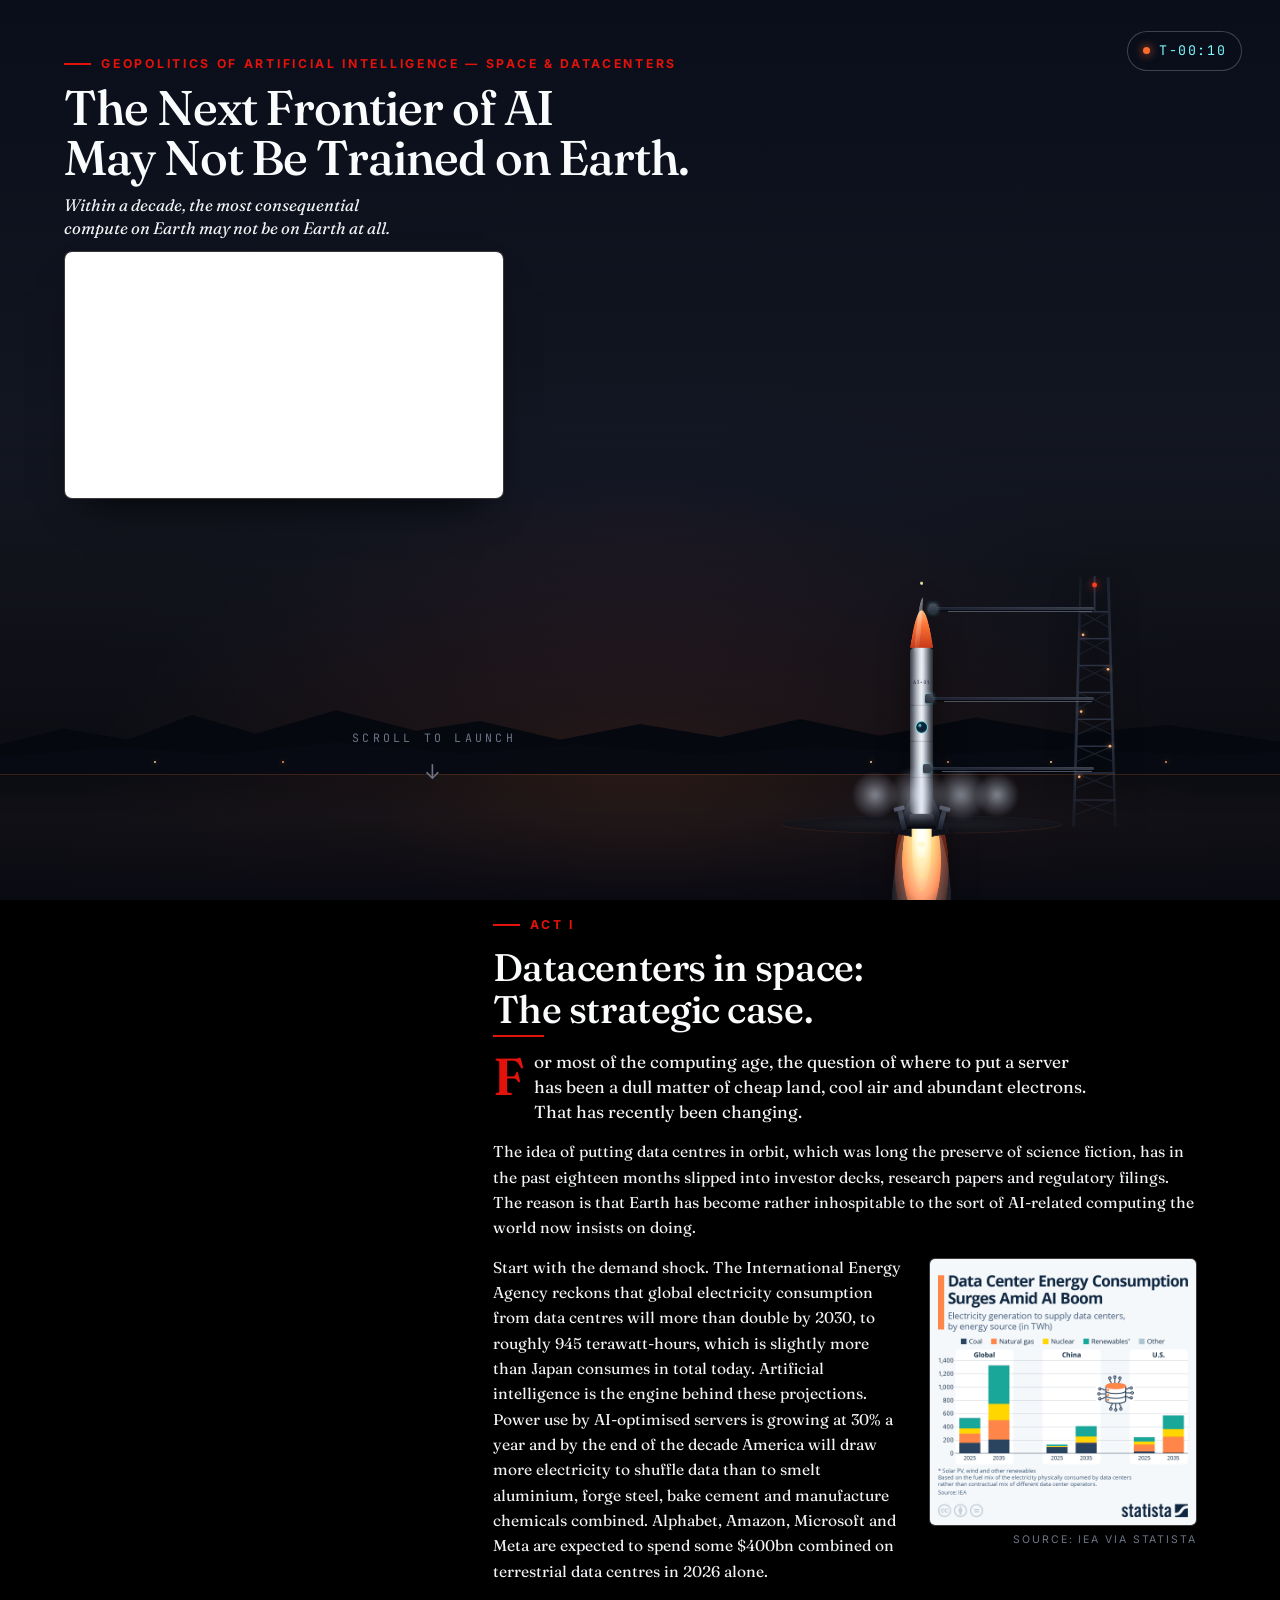
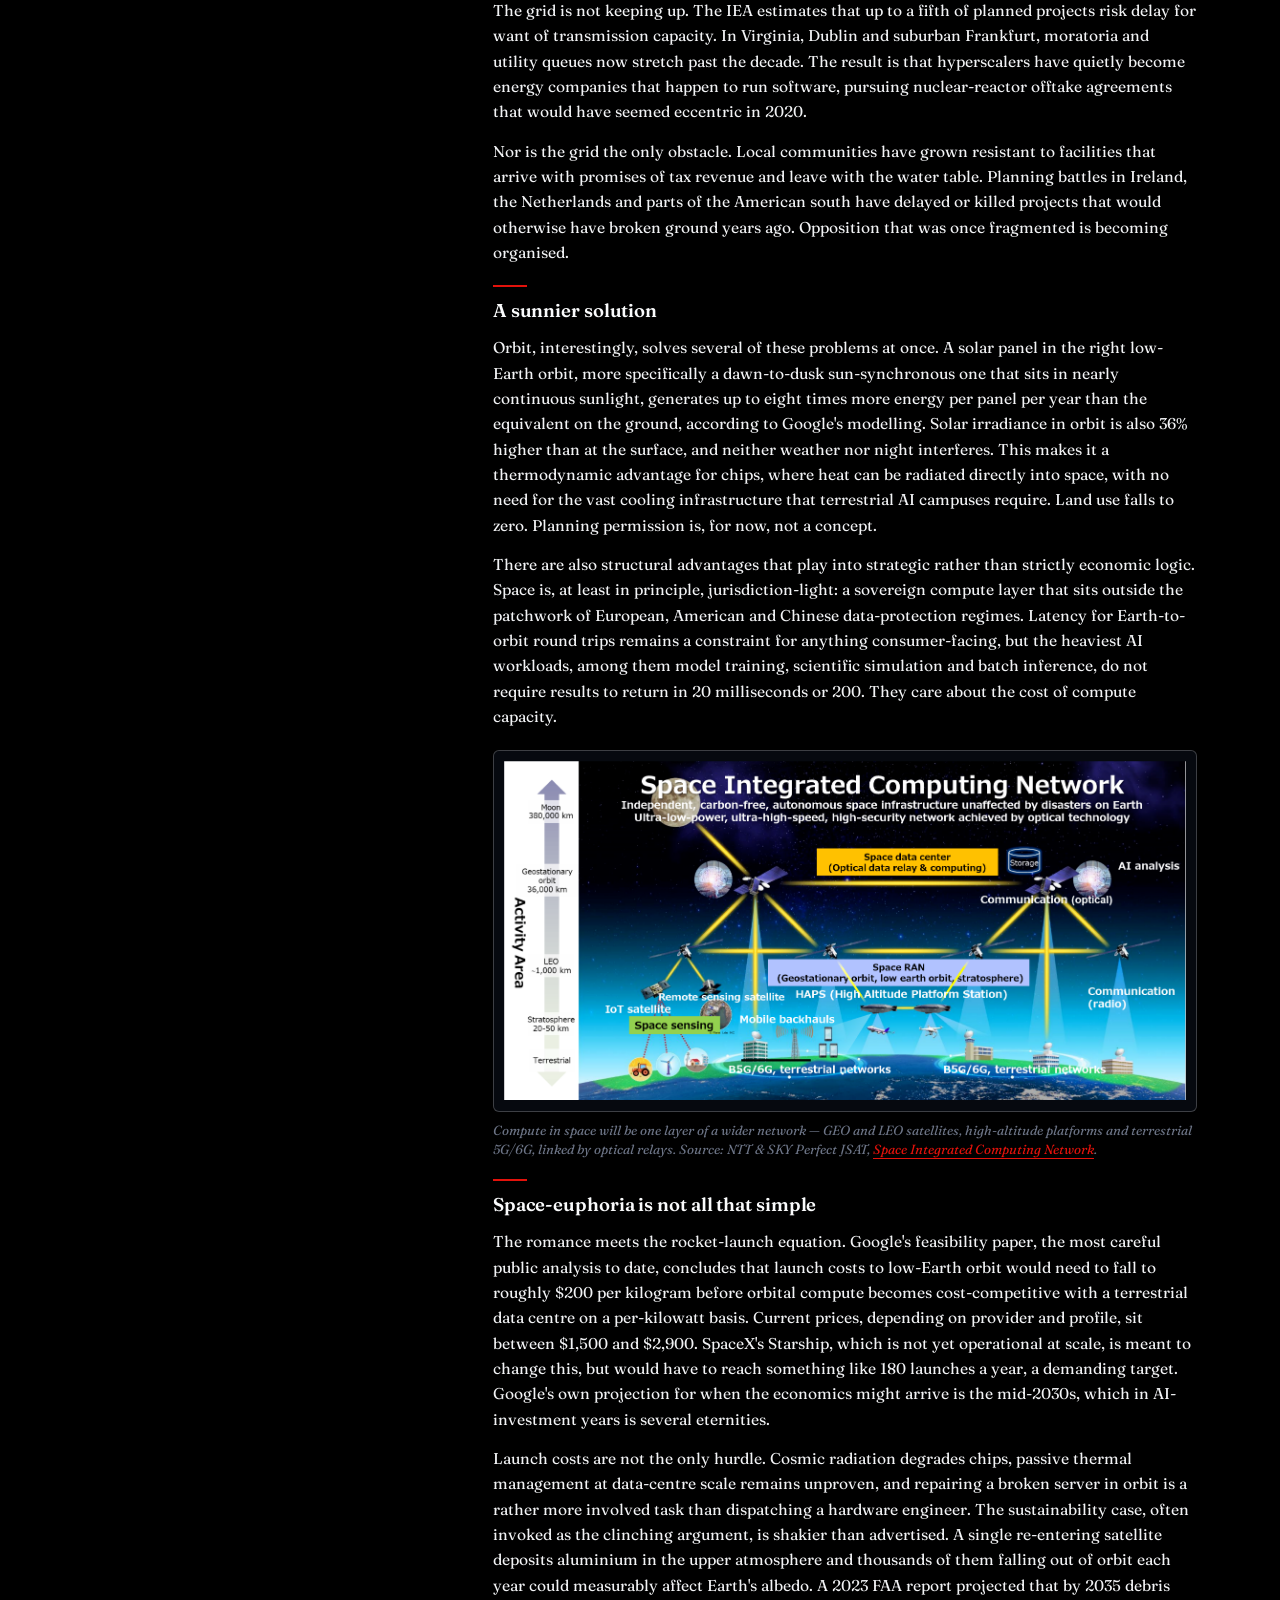
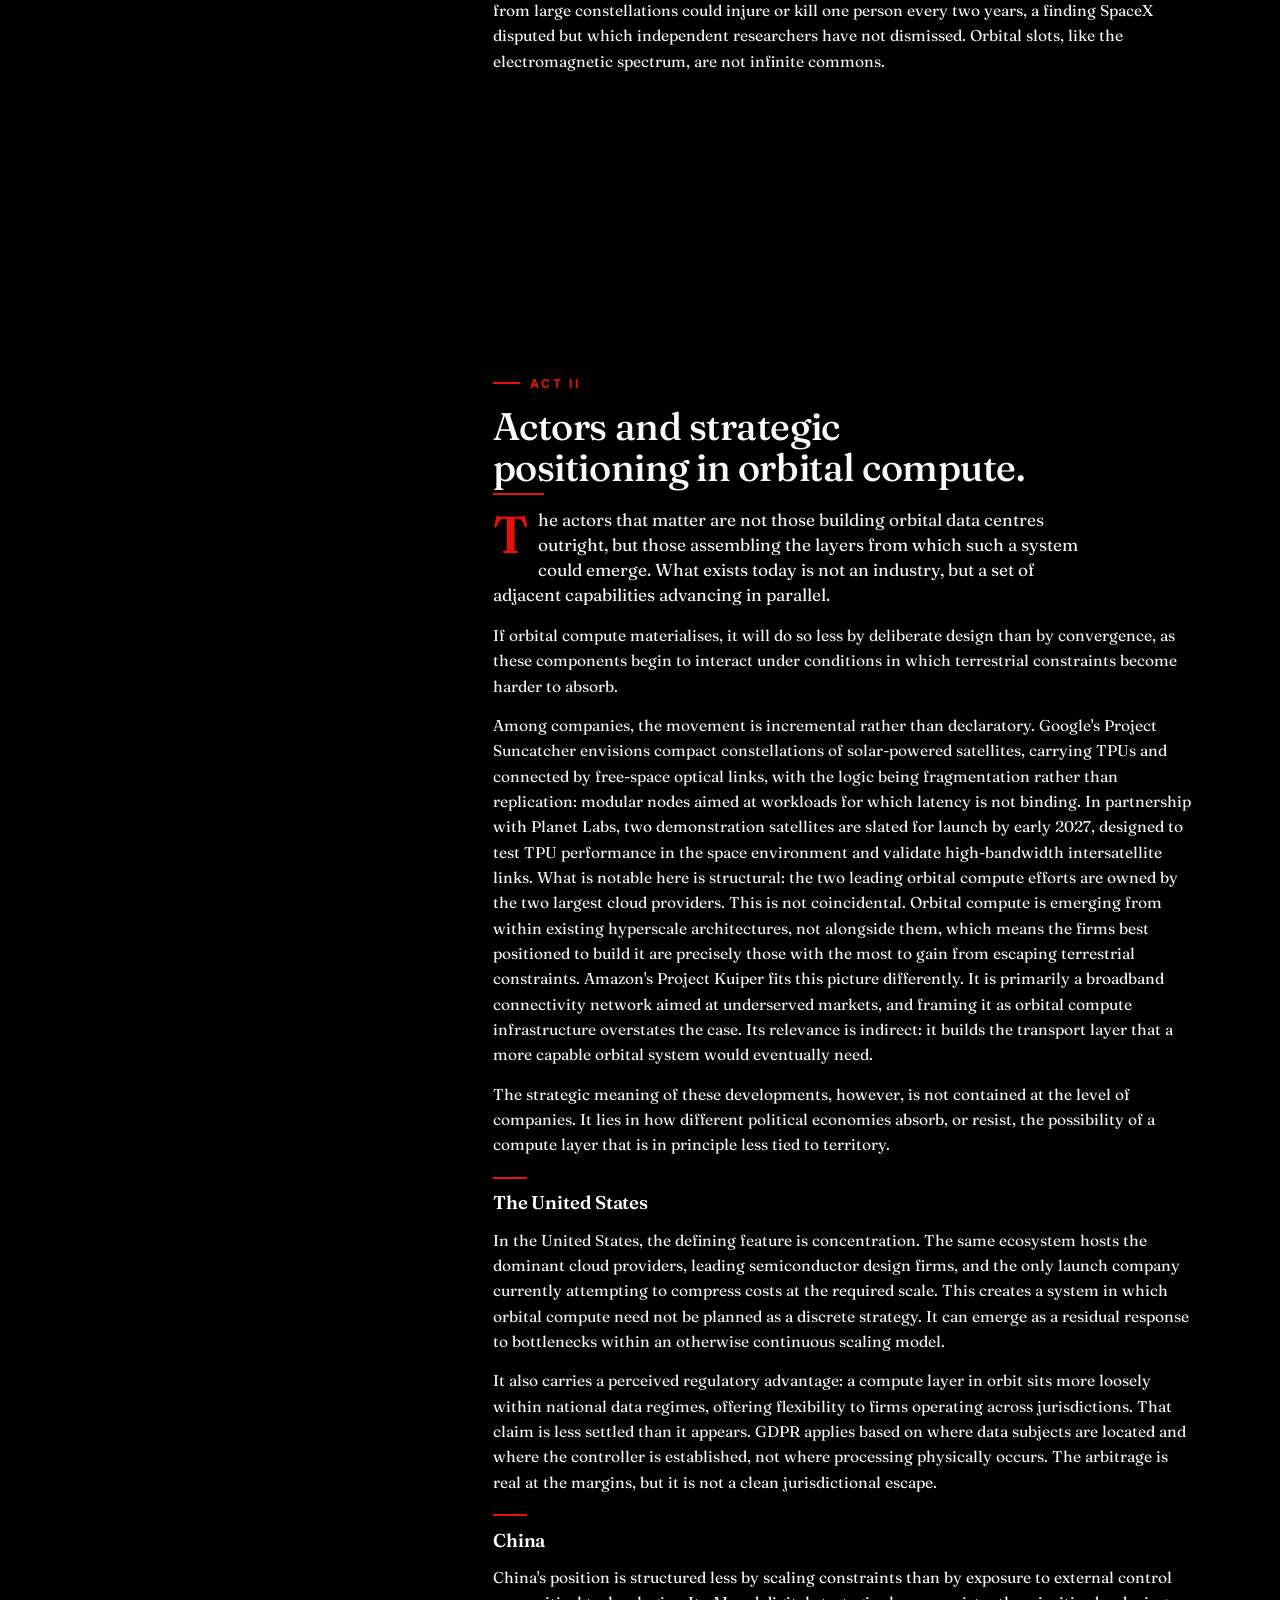
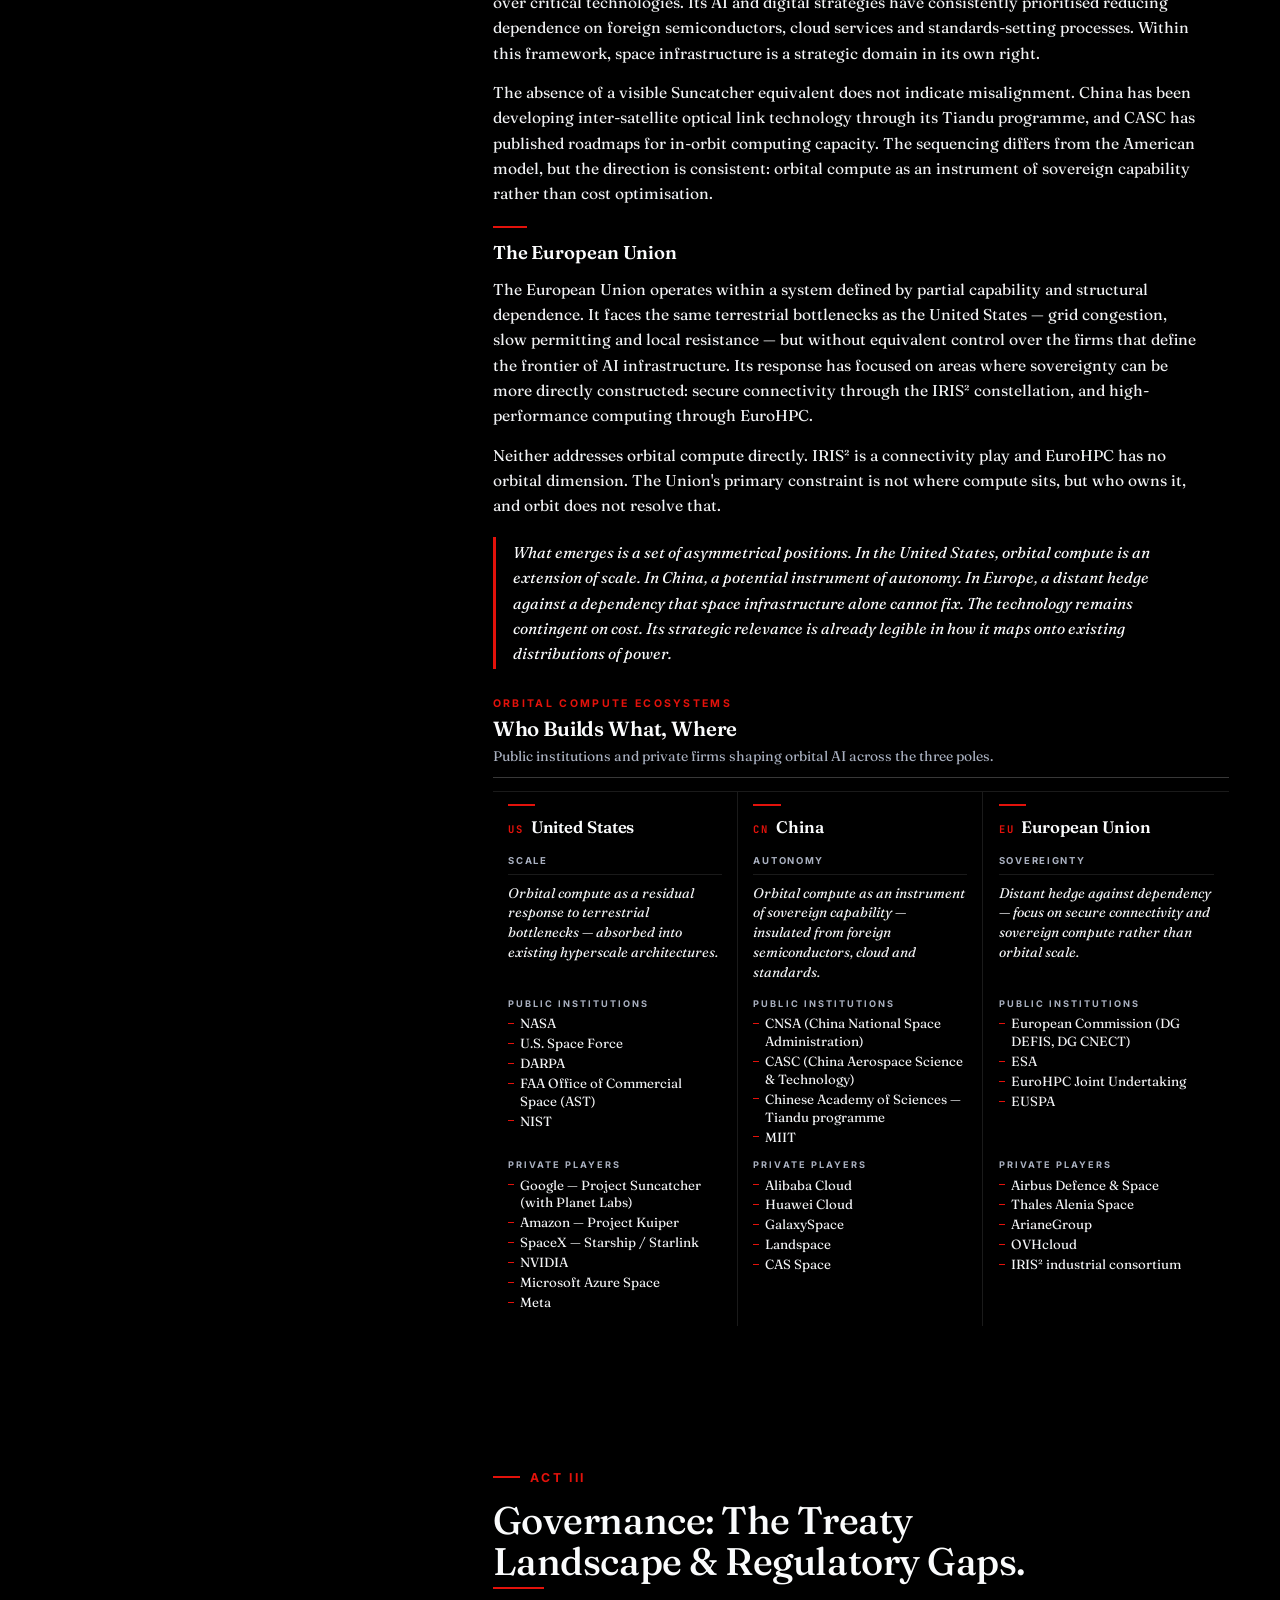
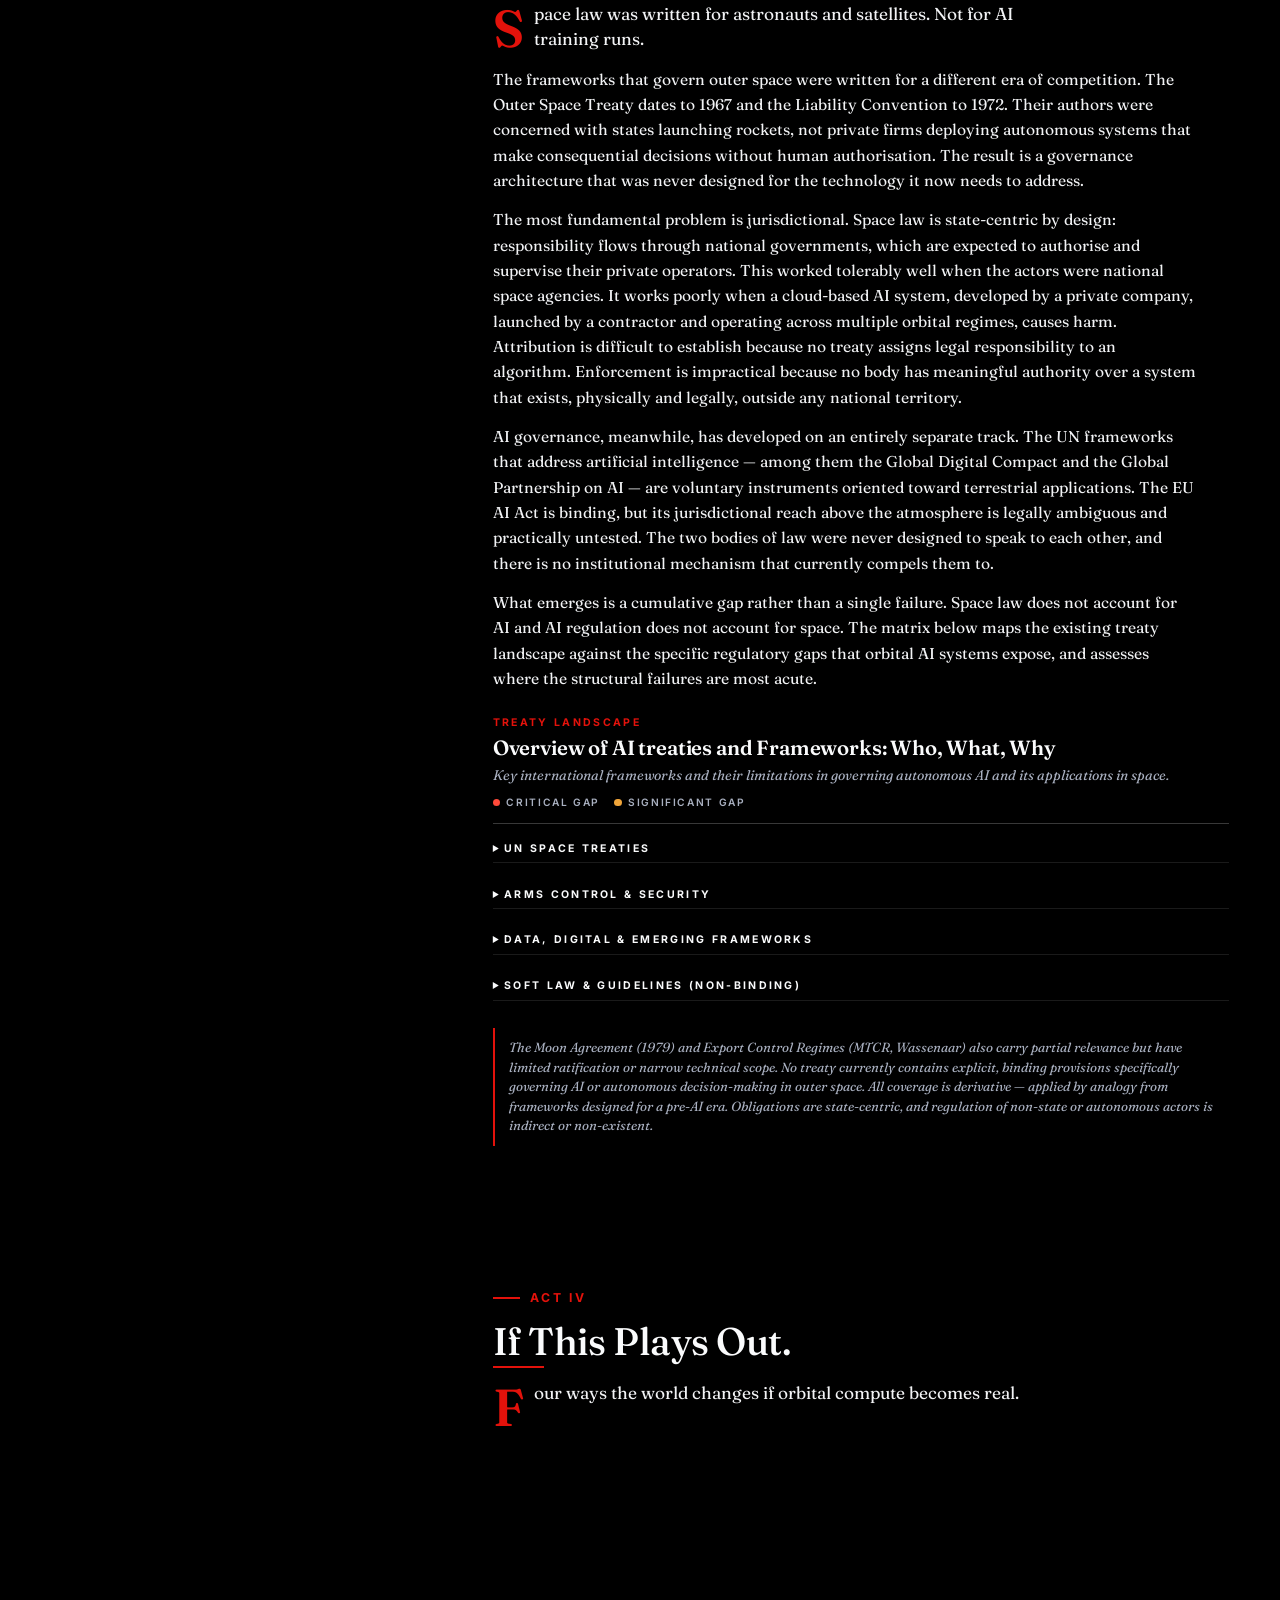
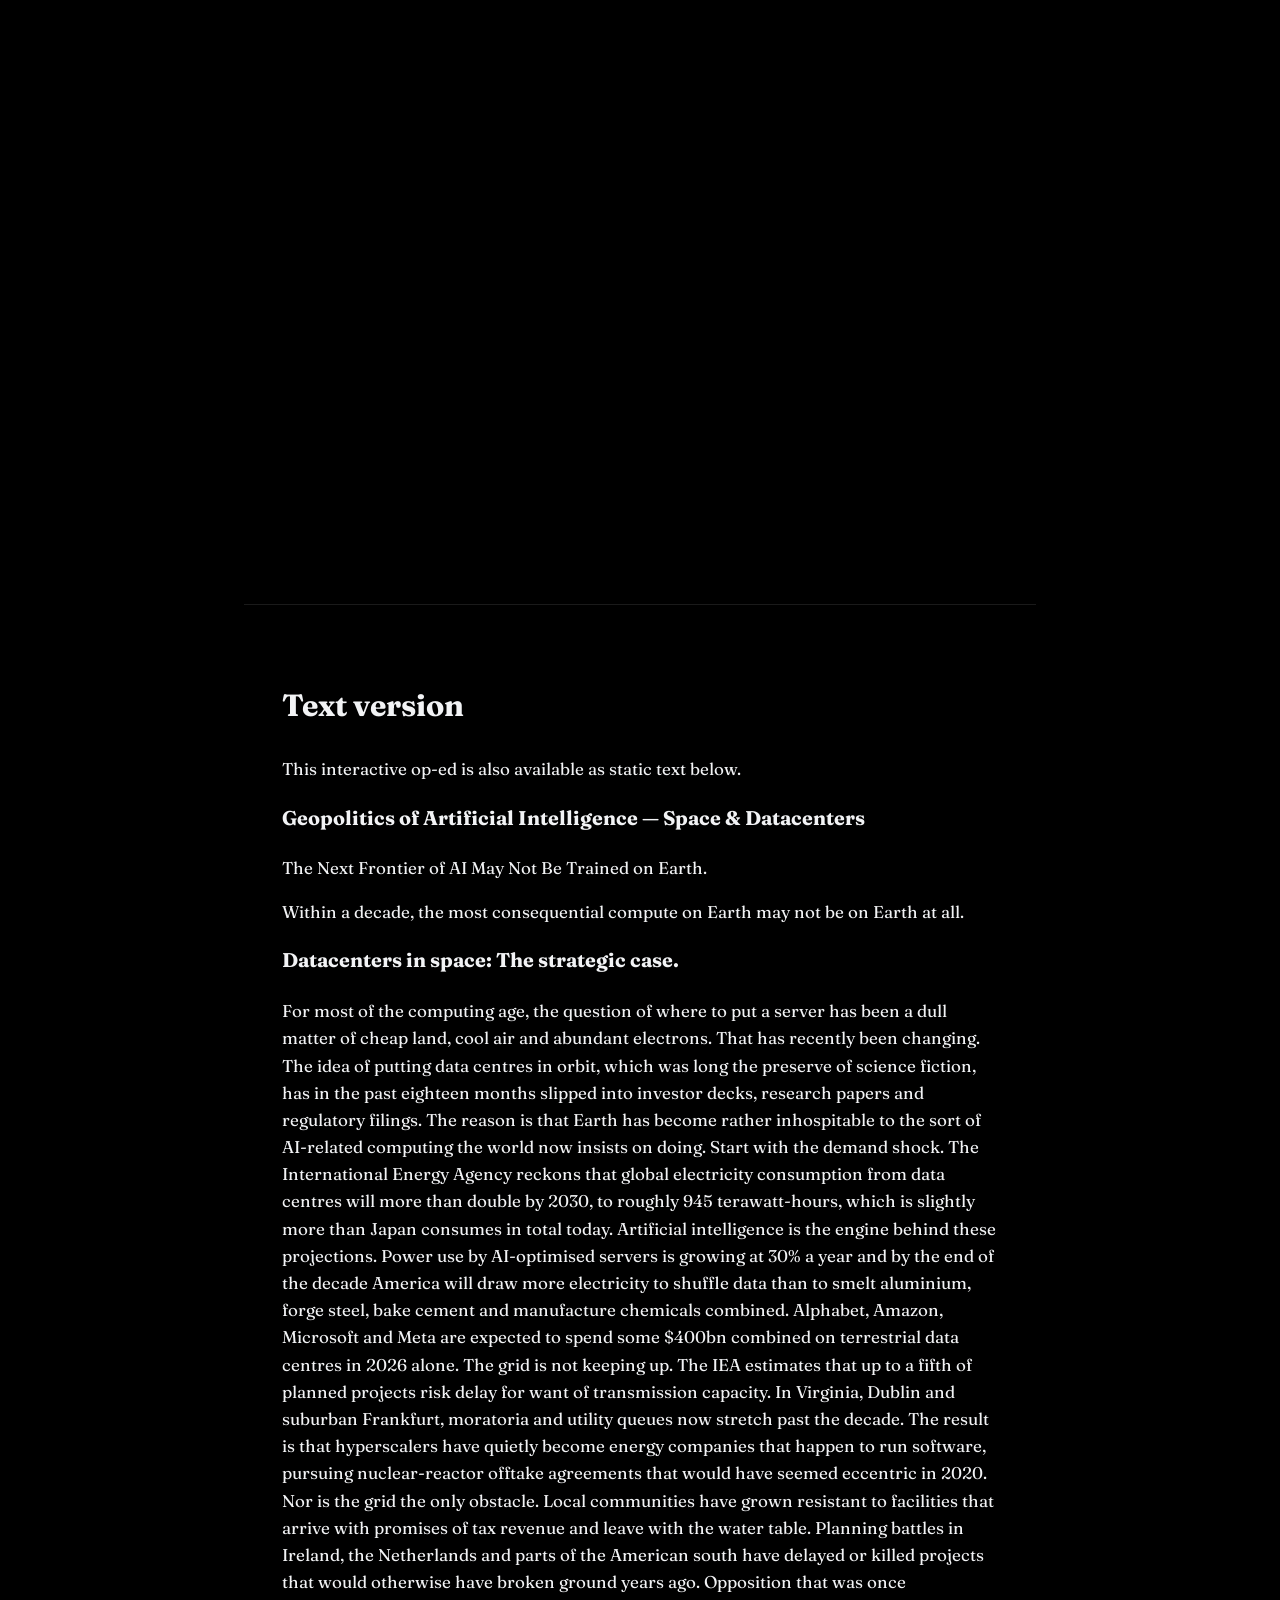
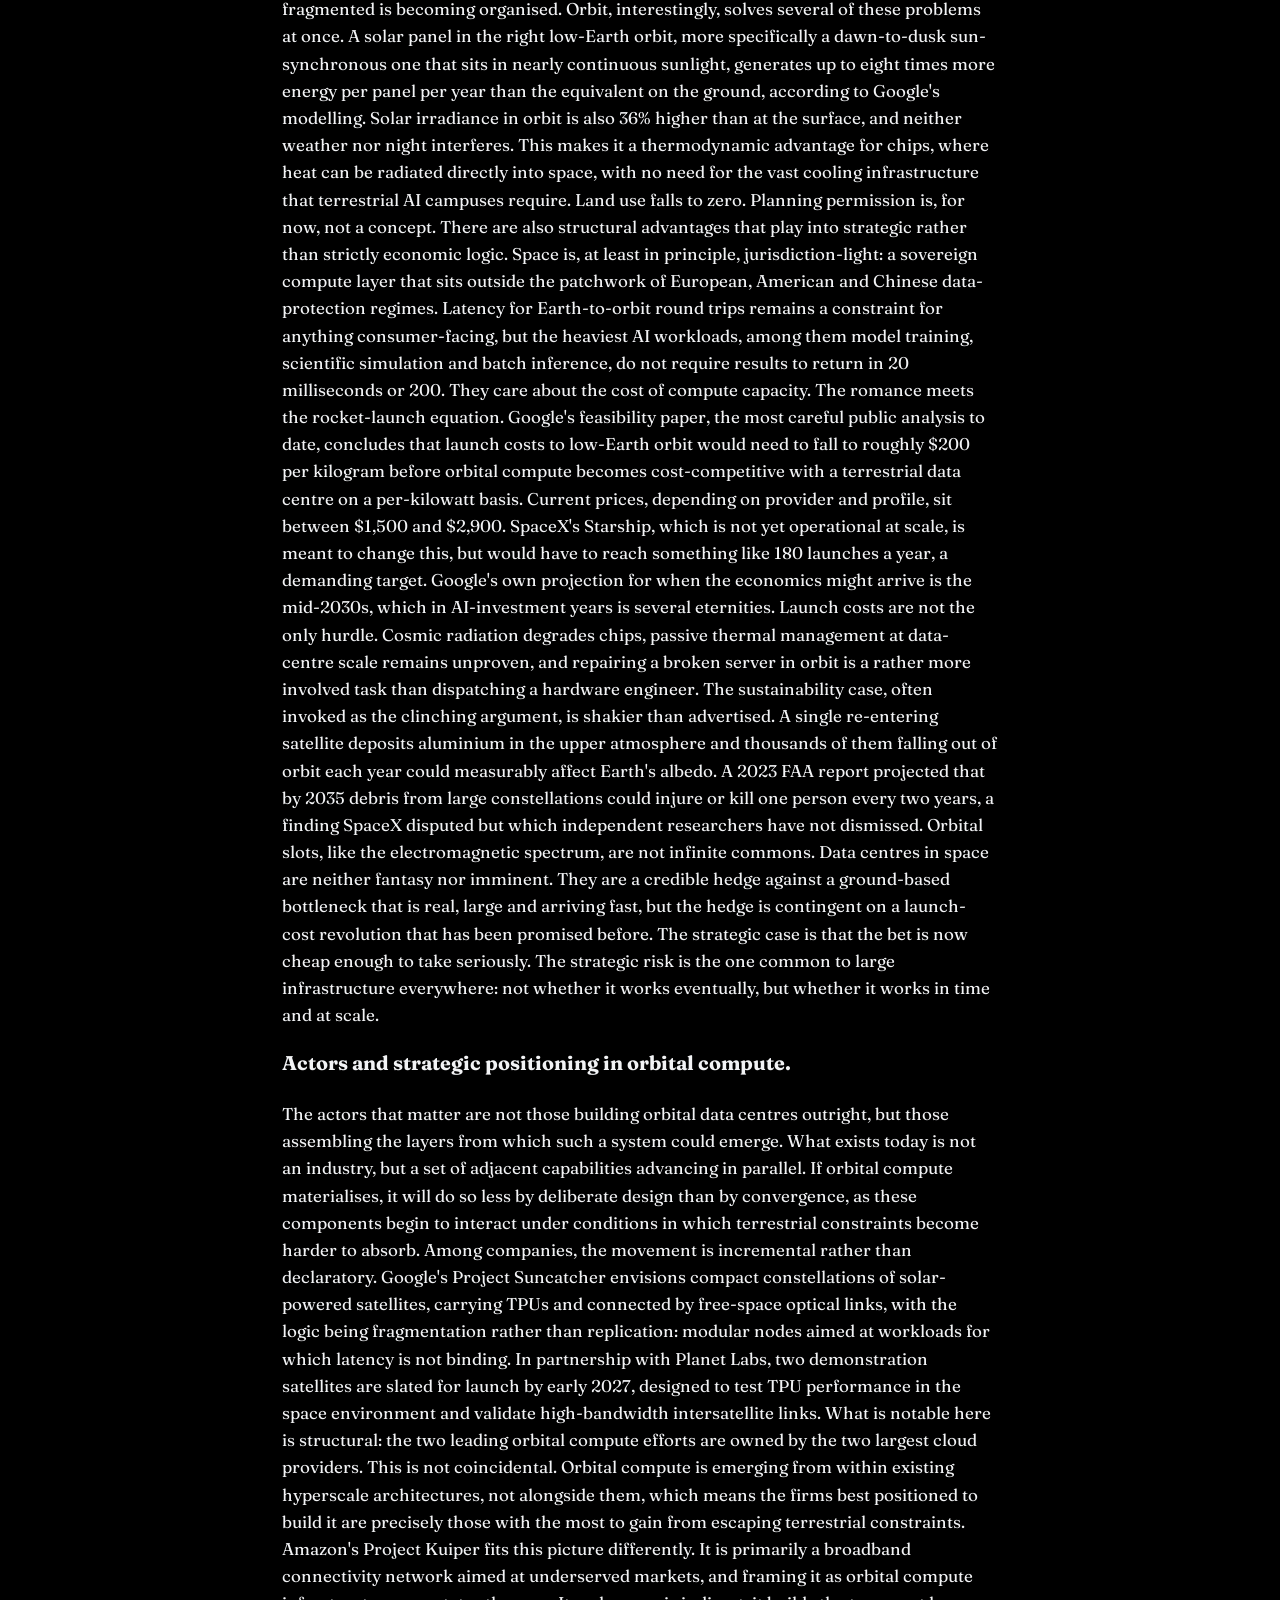
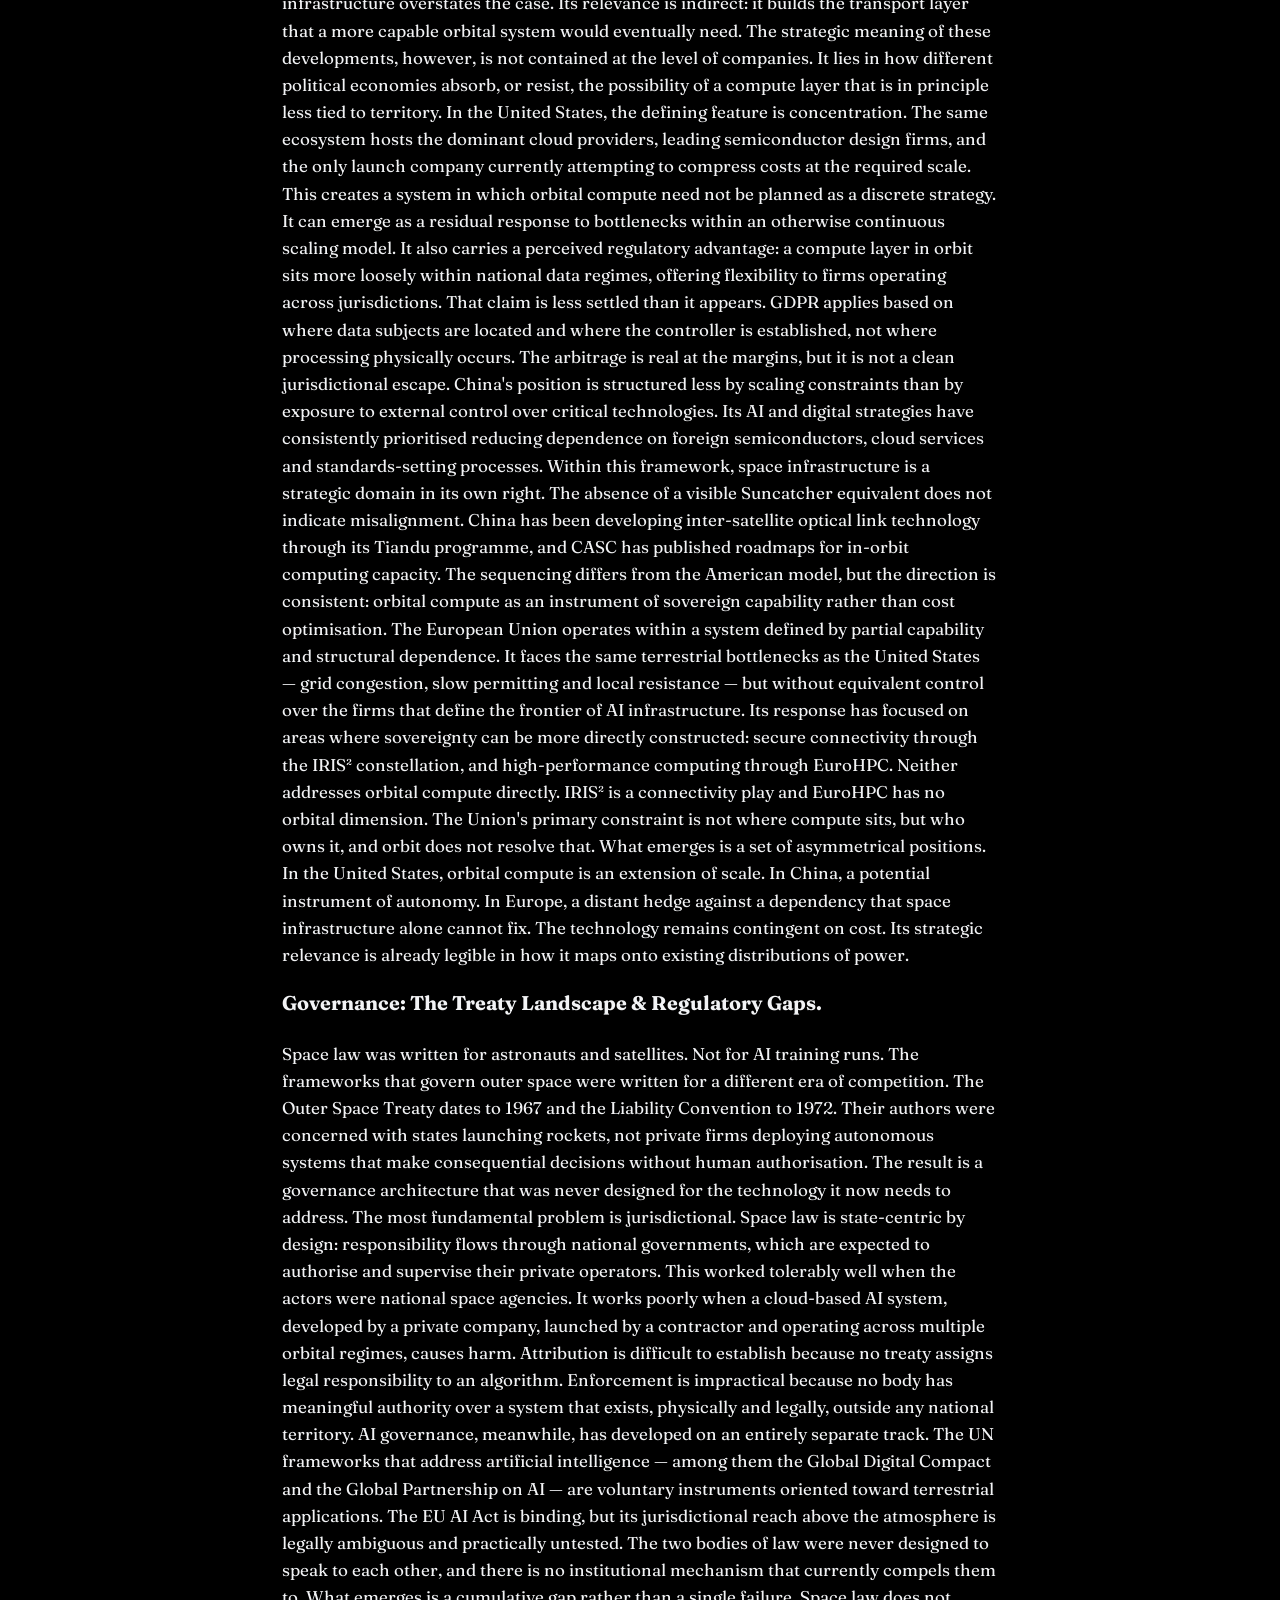
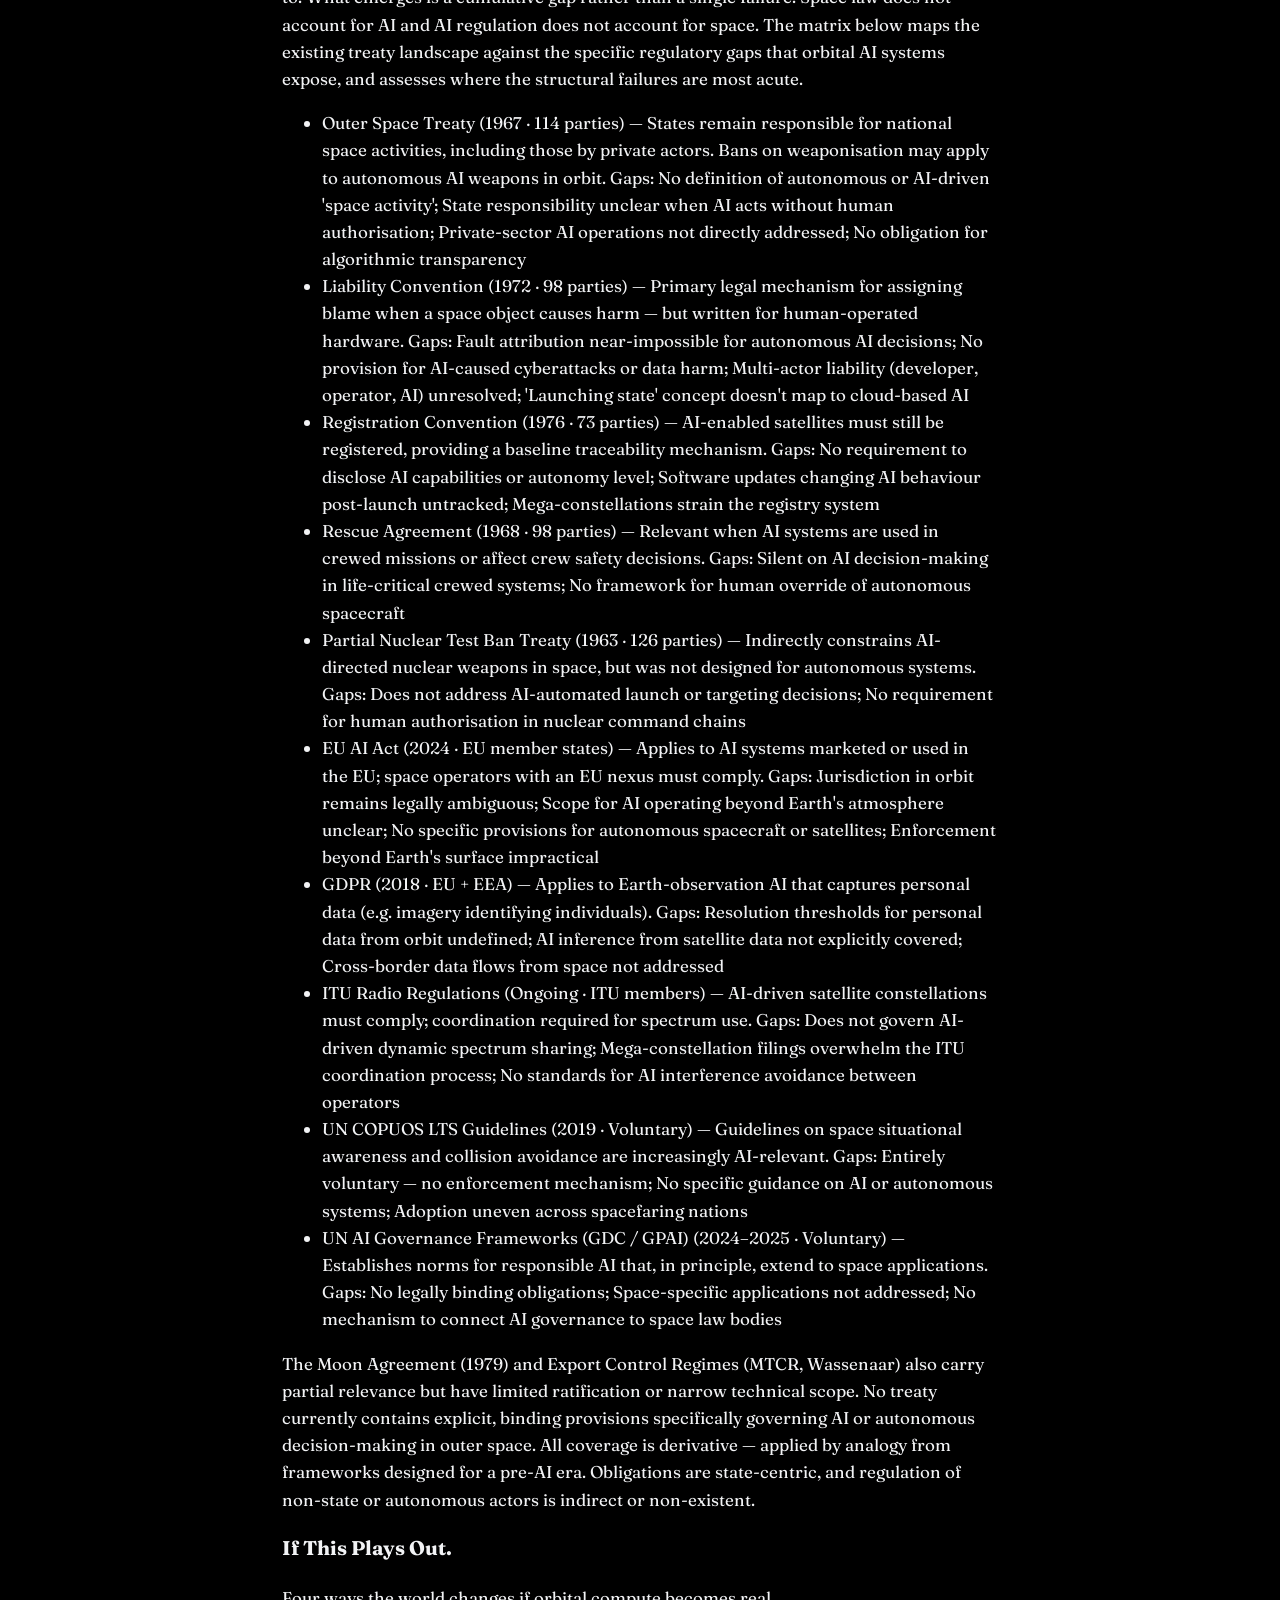
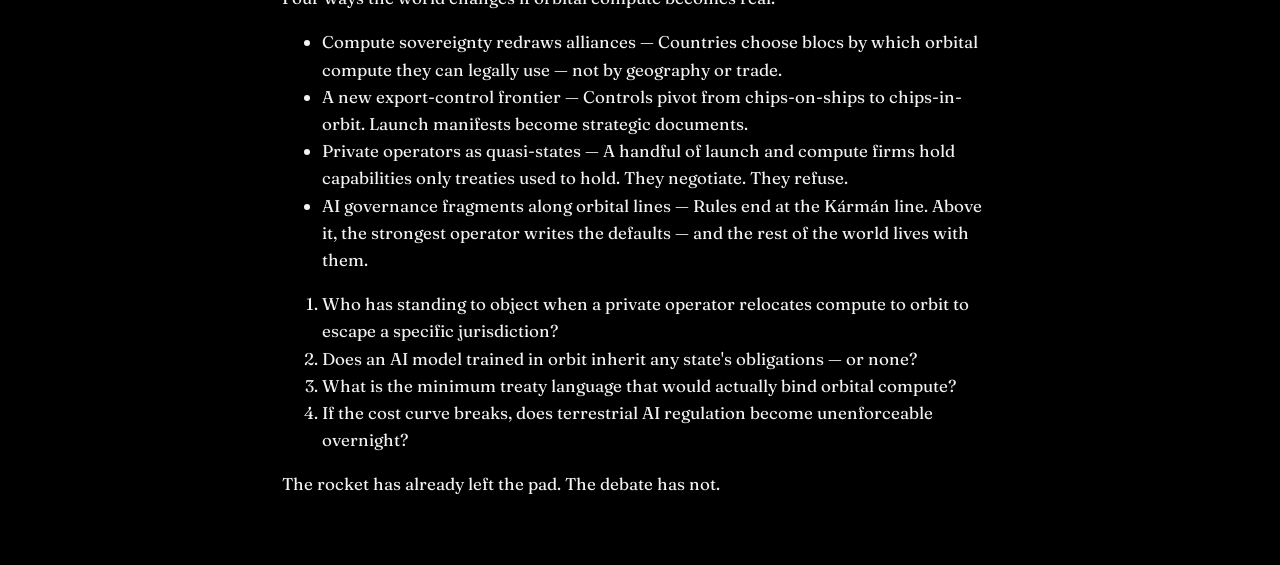
==== space-op-ed/index.html @ 5861773b "Remove obsolete PDF and update op-ed content structure: Deleted the "Act 1" PDF file and added new n" ====
<!doctype html>
<html lang="en">
  <head>
    <meta charset="utf-8" />
    <meta name="viewport" content="width=device-width, initial-scale=1" />
    <title>The Next Frontier of AI Isn't a Model. It's an Orbit.</title>
    <meta
      name="description"
      content="An interactive op-ed on the geopolitics of AI data centers in space."
    />
    <meta name="color-scheme" content="dark" />
    <meta name="theme-color" content="#05070f" />

    <link rel="preconnect" href="https://fonts.googleapis.com" />
    <link rel="preconnect" href="https://fonts.gstatic.com" crossorigin />
    <link
      href="https://fonts.googleapis.com/css2?family=Fraunces:ital,opsz,wght@0,9..144,400;0,9..144,500;0,9..144,600;0,9..144,700;1,9..144,400;1,9..144,500&family=Inter:wght@400;500;600;700&family=JetBrains+Mono:wght@400;500&display=swap"
      rel="stylesheet"
    />

    <link rel="stylesheet" href="styles/main.css" />
    <link rel="stylesheet" href="styles/stage.css" />
    <link rel="stylesheet" href="styles/scenes.css" />
  </head>
  <body>
    <a class="skip-link" href="#text-version">Skip to plain-text version</a>

    <!-- Persistent cosmic stage: pinned to viewport, driven by scroll progress -->
    <div class="stage" aria-hidden="true">
      <div class="sky" data-layer="sky"></div>
      <canvas class="starfield" data-layer="stars"></canvas>

      <svg
        class="earth"
        data-layer="earth"
        viewBox="-1000 -1000 2000 2000"
        preserveAspectRatio="xMidYMid meet"
      >
        <defs>
          <radialGradient id="earthCore" cx="40%" cy="40%" r="70%">
            <stop offset="0%" stop-color="#3c6fb0" />
            <stop offset="55%" stop-color="#17335f" />
            <stop offset="100%" stop-color="#050a1a" />
          </radialGradient>
          <radialGradient id="earthGlow" cx="50%" cy="50%" r="60%">
            <stop offset="70%" stop-color="rgba(125, 249, 255, 0)" />
            <stop offset="92%" stop-color="rgba(125, 249, 255, 0.18)" />
            <stop offset="100%" stop-color="rgba(125, 249, 255, 0)" />
          </radialGradient>
        </defs>
        <circle r="1000" fill="url(#earthGlow)" />
        <circle r="960" fill="url(#earthCore)" />
        <!-- Stylised land masses -->
        <g class="earth-land" opacity="0.55">
          <path
            d="M -500 -200 Q -380 -260 -220 -220 Q -120 -180 -90 -100 Q -150 -40 -280 -30 Q -420 -60 -500 -200 Z"
            fill="#1f4f3a"
          />
          <path
            d="M 80 -340 Q 260 -380 420 -300 Q 520 -200 460 -100 Q 320 -60 180 -140 Q 60 -240 80 -340 Z"
            fill="#204a38"
          />
          <path
            d="M -140 140 Q 20 120 180 200 Q 260 340 160 460 Q 20 520 -80 420 Q -200 300 -140 140 Z"
            fill="#1d4430"
          />
        </g>
      </svg>

      <!-- Orbital rings that fade in at LEO and beyond -->
      <svg class="orbits" data-layer="orbits" viewBox="-1000 -1000 2000 2000">
        <g fill="none" stroke-linecap="round">
          <ellipse class="orbit orbit-1" cx="0" cy="0" rx="1060" ry="1060" />
          <ellipse class="orbit orbit-2" cx="0" cy="0" rx="1180" ry="1180" />
          <ellipse class="orbit orbit-3" cx="0" cy="0" rx="1320" ry="1320" />
          <ellipse class="orbit orbit-4" cx="0" cy="0" rx="1480" ry="1480" />
        </g>
        <g class="sats" data-layer="sats"></g>
      </svg>

      <!-- Launchpad BACKGROUND: horizon + ground + pad + tower (paints behind rocket) -->
      <div class="launchpad launchpad-bg" data-layer="launchpad-bg">

        <svg class="pad-mountains" viewBox="0 0 1600 220" preserveAspectRatio="none" aria-hidden="true">
          <path
            d="M 0 220 L 0 160 L 80 128 L 160 150 L 240 100 L 320 138 L 420 90 L 520 132 L 600 112 L 700 150 L 800 118 L 900 145 L 1000 108 L 1100 142 L 1220 105 L 1340 138 L 1460 120 L 1600 155 L 1600 220 Z"
            fill="#05080f"
          />
          <path
            d="M 0 220 L 0 185 L 140 165 L 280 180 L 420 155 L 580 178 L 720 160 L 880 182 L 1020 164 L 1180 180 L 1340 168 L 1500 182 L 1600 175 L 1600 220 Z"
            fill="#080b14"
            opacity="0.9"
          />
        </svg>

        <div class="pad-horizon-lights" aria-hidden="true">
          <span style="left: 12%"></span>
          <span style="left: 22%"></span>
          <span style="left: 68%"></span>
          <span style="left: 74%"></span>
          <span style="left: 82%"></span>
          <span style="left: 91%"></span>
        </div>

        <!-- Concrete pad disc (slim, sits below the rocket, no longer overlaps its body) -->
        <div class="pad-base" aria-hidden="true"></div>
        <!-- Glowing flame trench -->
        <div class="pad-trench" aria-hidden="true"></div>

        <!-- Service tower / gantry (behind rocket) -->
        <svg
          class="pad-tower"
          viewBox="-60 0 120 260"
          preserveAspectRatio="xMidYEnd meet"
          aria-hidden="true"
        >
          <defs>
            <linearGradient id="steel" x1="0" y1="0" x2="1" y2="0">
              <stop offset="0%"  stop-color="#1c222f" />
              <stop offset="50%" stop-color="#2a3142" />
              <stop offset="100%" stop-color="#12161f" />
            </linearGradient>
          </defs>

          <line x1="-22" y1="260" x2="-14" y2="0" stroke="url(#steel)" stroke-width="3" />
          <line x1="22"  y1="260" x2="14"  y2="0" stroke="url(#steel)" stroke-width="3" />

          <g stroke="#1a1f2b" stroke-width="1.2">
            <line x1="-21" y1="248" x2="21"  y2="232" />
            <line x1="21"  y1="248" x2="-21" y2="232" />
            <line x1="-20" y1="220" x2="20"  y2="204" />
            <line x1="20"  y1="220" x2="-20" y2="204" />
            <line x1="-19" y1="192" x2="19"  y2="176" />
            <line x1="19"  y1="192" x2="-19" y2="176" />
            <line x1="-18" y1="164" x2="18"  y2="148" />
            <line x1="18"  y1="164" x2="-18" y2="148" />
            <line x1="-17" y1="136" x2="17"  y2="120" />
            <line x1="17"  y1="136" x2="-17" y2="120" />
            <line x1="-16" y1="108" x2="16"  y2="92"  />
            <line x1="16"  y1="108" x2="-16" y2="92"  />
            <line x1="-15" y1="80"  x2="15"  y2="64"  />
            <line x1="15"  y1="80"  x2="-15" y2="64"  />
            <line x1="-14.5" y1="52" x2="14.5" y2="36" />
            <line x1="14.5"  y1="52" x2="-14.5" y2="36" />
          </g>

          <g stroke="#2a3142" stroke-width="1.6">
            <line x1="-22" y1="232" x2="22"  y2="232" />
            <line x1="-21" y1="204" x2="21"  y2="204" />
            <line x1="-20" y1="176" x2="20"  y2="176" />
            <line x1="-19" y1="148" x2="19"  y2="148" />
            <line x1="-18" y1="120" x2="18"  y2="120" />
            <line x1="-17" y1="92"  x2="17"  y2="92"  />
            <line x1="-16" y1="64"  x2="16"  y2="64"  />
            <line x1="-15" y1="36"  x2="15"  y2="36"  />
          </g>

          <line x1="0" y1="36" x2="0" y2="-14" stroke="#2a3142" stroke-width="2" />
          <circle cx="0" cy="-16" r="1.8" fill="#9ba2b3" />
          <circle class="tower-beacon" cx="0" cy="8" r="2.6" fill="#ff3b20" />
          <circle class="tower-lamp lamp-a" cx="-16" cy="208" r="1.4" fill="#ffb37a" />
          <circle class="tower-lamp lamp-b" cx="16"  cy="176" r="1.4" fill="#ffb37a" />
          <circle class="tower-lamp lamp-c" cx="-14" cy="140" r="1.4" fill="#ffb37a" />
          <circle class="tower-lamp lamp-d" cx="14"  cy="96"  r="1.4" fill="#ffb37a" />
          <circle class="tower-lamp lamp-e" cx="-12" cy="60"  r="1.4" fill="#ffb37a" />
        </svg>
      </div>

      <!-- Rocket: scales with viewport, rises with scroll progress -->
      <svg
        class="rocket"
        data-layer="rocket"
        viewBox="-80 -220 160 500"
        preserveAspectRatio="xMidYMid meet"
        aria-hidden="true"
      >
        <defs>
          <!-- Brushed-metal hull with a soft specular highlight -->
          <linearGradient id="hull" x1="0" y1="0" x2="1" y2="0">
            <stop offset="0%"   stop-color="#5a6270" />
            <stop offset="25%"  stop-color="#b7bdc9" />
            <stop offset="50%"  stop-color="#eef1f6" />
            <stop offset="72%"  stop-color="#aab0bc" />
            <stop offset="100%" stop-color="#3d424d" />
          </linearGradient>
          <linearGradient id="hullShadow" x1="0" y1="0" x2="1" y2="0">
            <stop offset="0%"   stop-color="rgba(0,0,0,0.45)" />
            <stop offset="40%"  stop-color="rgba(0,0,0,0)" />
            <stop offset="60%"  stop-color="rgba(0,0,0,0)" />
            <stop offset="100%" stop-color="rgba(0,0,0,0.55)" />
          </linearGradient>
          <linearGradient id="nose" x1="0" y1="0" x2="0" y2="1">
            <stop offset="0%"   stop-color="#ffb578" />
            <stop offset="35%"  stop-color="#ff7a3a" />
            <stop offset="100%" stop-color="#c93819" />
          </linearGradient>
          <linearGradient id="noseShine" x1="0.25" y1="0" x2="0.55" y2="1">
            <stop offset="0%" stop-color="rgba(255,255,255,0.55)" />
            <stop offset="100%" stop-color="rgba(255,255,255,0)" />
          </linearGradient>
          <linearGradient id="fin" x1="0" y1="0" x2="0" y2="1">
            <stop offset="0%" stop-color="#2a2f3a" />
            <stop offset="100%" stop-color="#0d1018" />
          </linearGradient>
          <linearGradient id="engineBell" x1="0" y1="0" x2="0" y2="1">
            <stop offset="0%"   stop-color="#3a3f4b" />
            <stop offset="60%"  stop-color="#1b1e26" />
            <stop offset="100%" stop-color="#0a0c12" />
          </linearGradient>

          <!-- Flame gradients: hot core → yellow → orange → smoke -->
          <radialGradient id="flameCore" cx="50%" cy="15%" r="85%">
            <stop offset="0%"   stop-color="#ffffff" />
            <stop offset="30%"  stop-color="#fff4b0" />
            <stop offset="60%"  stop-color="rgba(255,220,120,0.4)" />
            <stop offset="100%" stop-color="rgba(255,180,60,0)" />
          </radialGradient>
          <radialGradient id="flameMid" cx="50%" cy="10%" r="90%">
            <stop offset="0%"   stop-color="#fff1a0" />
            <stop offset="35%"  stop-color="#ffb347" />
            <stop offset="70%"  stop-color="#ff5a1f" />
            <stop offset="100%" stop-color="rgba(255,90,31,0)" />
          </radialGradient>
          <radialGradient id="flameOuter" cx="50%" cy="5%" r="95%">
            <stop offset="0%"   stop-color="rgba(255,140,60,0.55)" />
            <stop offset="50%"  stop-color="rgba(255,80,30,0.35)" />
            <stop offset="100%" stop-color="rgba(200,50,20,0)" />
          </radialGradient>
          <radialGradient id="smoke" cx="50%" cy="30%" r="80%">
            <stop offset="0%"   stop-color="rgba(240,230,220,0.55)" />
            <stop offset="60%"  stop-color="rgba(180,170,170,0.15)" />
            <stop offset="100%" stop-color="rgba(140,135,140,0)" />
          </radialGradient>

          <!-- Bell-mouth heat glow -->
          <radialGradient id="bellGlow" cx="50%" cy="100%" r="60%">
            <stop offset="0%"   stop-color="rgba(255,160,80,0.9)" />
            <stop offset="100%" stop-color="rgba(255,120,40,0)" />
          </radialGradient>
        </defs>

        <!-- Exhaust plume: stacked gradient layers with shock diamonds -->
        <g class="rocket-flame" style="transform-origin: 0 135px;">
          <!-- Diffuse smoke/haze that trails far below -->
          <ellipse class="plume-smoke" cx="0" cy="240" rx="38" ry="120" fill="url(#smoke)" />
          <!-- Outer flame envelope -->
          <path
            class="plume-outer"
            d="M -28 140 Q -44 200 -18 260 Q 0 290 18 260 Q 44 200 28 140 Z"
            fill="url(#flameOuter)"
          />
          <!-- Mid flame -->
          <path
            class="plume-mid"
            d="M -20 138 Q -32 190 -12 240 Q 0 262 12 240 Q 32 190 20 138 Z"
            fill="url(#flameMid)"
          />
          <!-- Hot inner core -->
          <path
            class="plume-core"
            d="M -10 135 Q -16 170 -6 205 Q 0 220 6 205 Q 16 170 10 135 Z"
            fill="url(#flameCore)"
          />
          <!-- Mach/shock diamonds: small bright nodes stacked down the plume -->
          <g class="plume-diamonds" opacity="0.85">
            <ellipse cx="0" cy="158" rx="5" ry="3" fill="#fff7d0" />
            <ellipse cx="0" cy="176" rx="4" ry="2.4" fill="#fff2b0" opacity="0.85" />
            <ellipse cx="0" cy="194" rx="3.2" ry="1.9" fill="#ffe890" opacity="0.75" />
            <ellipse cx="0" cy="210" rx="2.5" ry="1.5" fill="#ffd270" opacity="0.6" />
          </g>
        </g>

        <!-- Engine-bell heat halo (sits just below the nozzle) -->
        <ellipse class="bell-halo" cx="0" cy="138" rx="24" ry="8" fill="url(#bellGlow)" />

        <!-- Fins: swept, sleek -->
        <path class="fin fin-left"  d="M -14 95 L -38 148 L -14 152 Z" fill="url(#fin)" />
        <path class="fin fin-right" d="M  14 95 L  38 148 L  14 152 Z" fill="url(#fin)" />
        <!-- Fin rim highlights -->
        <path d="M -14 95 L -38 148" stroke="rgba(255,255,255,0.08)" stroke-width="0.6" fill="none" />
        <path d="M  14 95 L  38 148" stroke="rgba(255,255,255,0.08)" stroke-width="0.6" fill="none" />

        <!-- Engine bell/nozzle -->
        <path d="M -16 120 L -20 140 L 20 140 L 16 120 Z" fill="url(#engineBell)" />
        <rect x="-20" y="138" width="40" height="3" fill="#050810" />

        <!-- Main body (slim, tall, refined) -->
        <rect x="-16" y="-110" width="32" height="230" rx="5" fill="url(#hull)" />
        <!-- Subtle vertical shadow to give the hull depth -->
        <rect x="-16" y="-110" width="32" height="230" rx="5" fill="url(#hullShadow)" opacity="0.7" />

        <!-- Panel / stage-separation lines -->
        <line x1="-16" y1="-30" x2="16" y2="-30" stroke="rgba(0,0,0,0.35)" stroke-width="0.7" />
        <line x1="-16" y1="20"  x2="16" y2="20"  stroke="rgba(0,0,0,0.35)" stroke-width="0.7" />
        <line x1="-16" y1="70"  x2="16" y2="70"  stroke="rgba(0,0,0,0.35)" stroke-width="0.7" />

        <!-- Subtle rivets (just dots) -->
        <g fill="rgba(0,0,0,0.3)">
          <circle cx="-12" cy="-30" r="0.8" /><circle cx="12" cy="-30" r="0.8" />
          <circle cx="-12" cy="20"  r="0.8" /><circle cx="12" cy="20"  r="0.8" />
          <circle cx="-12" cy="70"  r="0.8" /><circle cx="12" cy="70"  r="0.8" />
        </g>

        <!-- Agency marking -->
        <text x="0" y="-60" text-anchor="middle" font-family="JetBrains Mono, monospace"
              font-size="7" font-weight="700" fill="rgba(20,30,60,0.85)" letter-spacing="0.5">AI-01</text>

        <!-- Window with inner glow -->
        <circle cx="0" cy="0" r="8" fill="#061128" stroke="rgba(125,249,255,0.7)" stroke-width="1.4" />
        <circle cx="0" cy="0" r="7" fill="rgba(125,249,255,0.08)" />
        <circle cx="-2.4" cy="-2.4" r="2.2" fill="#7df9ff" opacity="0.65" />

        <!-- Nose cone -->
        <path d="M -16 -110 Q 0 -215 16 -110 Z" fill="url(#nose)" />
        <!-- Nose highlight -->
        <path d="M -10 -105 Q -4 -180 2 -180 Q 1 -150 -4 -105 Z" fill="url(#noseShine)" />
        <!-- Nose tip glint -->
        <circle cx="0" cy="-200" r="2" fill="#fff4b0" opacity="0.9" />
      </svg>

      <!-- Orbital satellite cluster: fades in above ~1000 km, replacing the rocket -->
      <svg
        class="cluster"
        data-layer="cluster"
        viewBox="-220 -180 440 360"
        preserveAspectRatio="xMidYMid meet"
        aria-hidden="true"
      >
        <defs>
          <linearGradient id="panel" x1="0" y1="0" x2="0" y2="1">
            <stop offset="0%"  stop-color="#1a3a7a" />
            <stop offset="50%" stop-color="#2558b8" />
            <stop offset="100%" stop-color="#0c1f50" />
          </linearGradient>
          <linearGradient id="chassis" x1="0" y1="0" x2="1" y2="0">
            <stop offset="0%"   stop-color="#4a5160" />
            <stop offset="50%"  stop-color="#c9ced8" />
            <stop offset="100%" stop-color="#32363f" />
          </linearGradient>
          <linearGradient id="rackGlow" x1="0" y1="0" x2="1" y2="0">
            <stop offset="0%"   stop-color="rgba(125,249,255,0)" />
            <stop offset="50%"  stop-color="rgba(125,249,255,0.6)" />
            <stop offset="100%" stop-color="rgba(125,249,255,0)" />
          </linearGradient>
          <radialGradient id="linkPulse" cx="50%" cy="50%" r="50%">
            <stop offset="0%"  stop-color="rgba(125,249,255,0.9)" />
            <stop offset="100%" stop-color="rgba(125,249,255,0)" />
          </radialGradient>
        </defs>

        <!-- Data-link lines between hub and satellites -->
        <g class="cluster-links" stroke="rgba(125,249,255,0.35)" stroke-width="0.7" stroke-dasharray="3 4" fill="none">
          <line class="link link-1" x1="0" y1="0" x2="-150" y2="-95" />
          <line class="link link-2" x1="0" y1="0" x2="155" y2="-70" />
          <line class="link link-3" x1="0" y1="0" x2="130" y2="105" />
          <line class="link link-4" x1="0" y1="0" x2="-135" y2="95" />
        </g>

        <!-- Hub: the orbital AI data center -->
        <g class="sat-hub">
          <!-- Solar panel wings -->
          <g class="sat-wings">
            <!-- Left wing -->
            <rect x="-120" y="-26" width="82" height="52" fill="url(#panel)" />
            <g stroke="rgba(255,255,255,0.18)" stroke-width="0.6">
              <line x1="-99"  y1="-26" x2="-99"  y2="26" />
              <line x1="-78"  y1="-26" x2="-78"  y2="26" />
              <line x1="-57"  y1="-26" x2="-57"  y2="26" />
              <line x1="-120" y1="0"   x2="-38"  y2="0" />
            </g>
            <rect x="-120" y="-26" width="82" height="52" fill="none" stroke="rgba(200,210,230,0.4)" stroke-width="0.8" />
            <!-- Boom -->
            <rect x="-38" y="-2" width="10" height="4" fill="#6a7180" />
            <!-- Right wing -->
            <rect x="38" y="-26" width="82" height="52" fill="url(#panel)" />
            <g stroke="rgba(255,255,255,0.18)" stroke-width="0.6">
              <line x1="57"  y1="-26" x2="57"  y2="26" />
              <line x1="78"  y1="-26" x2="78"  y2="26" />
              <line x1="99"  y1="-26" x2="99"  y2="26" />
              <line x1="38"  y1="0"   x2="120" y2="0" />
            </g>
            <rect x="38" y="-26" width="82" height="52" fill="none" stroke="rgba(200,210,230,0.4)" stroke-width="0.8" />
            <rect x="28" y="-2" width="10" height="4" fill="#6a7180" />
          </g>

          <!-- Chassis: GPU rack vibe -->
          <rect x="-28" y="-34" width="56" height="68" rx="3" fill="url(#chassis)" />
          <rect x="-28" y="-34" width="56" height="68" rx="3" fill="none" stroke="rgba(0,0,0,0.4)" stroke-width="0.6" />

          <!-- Rack slots with glowing data bar -->
          <g>
            <rect x="-24" y="-28" width="48" height="6" rx="1" fill="#0f1422" />
            <rect x="-24" y="-28" width="48" height="6" rx="1" fill="url(#rackGlow)" opacity="0.8" />
            <rect x="-24" y="-18" width="48" height="6" rx="1" fill="#0f1422" />
            <rect x="-24" y="-18" width="30" height="6" rx="1" fill="url(#rackGlow)" opacity="0.55" />
            <rect x="-24" y="-8"  width="48" height="6" rx="1" fill="#0f1422" />
            <rect x="-24" y="-8"  width="40" height="6" rx="1" fill="url(#rackGlow)" opacity="0.7" />
            <rect x="-24" y="2"   width="48" height="6" rx="1" fill="#0f1422" />
            <rect x="-24" y="2"   width="22" height="6" rx="1" fill="url(#rackGlow)" opacity="0.5" />
            <rect x="-24" y="12"  width="48" height="6" rx="1" fill="#0f1422" />
            <rect x="-24" y="12"  width="44" height="6" rx="1" fill="url(#rackGlow)" opacity="0.75" />
            <rect x="-24" y="22"  width="48" height="6" rx="1" fill="#0f1422" />
            <rect x="-24" y="22"  width="34" height="6" rx="1" fill="url(#rackGlow)" opacity="0.6" />
          </g>

          <!-- Status lights -->
          <circle class="led led-1" cx="-22" cy="-30" r="1.4" fill="#7df9ff" />
          <circle class="led led-2" cx="22"  cy="-30" r="1.4" fill="#ff6b2b" />

          <!-- Antenna dish on top -->
          <line x1="0" y1="-34" x2="0" y2="-44" stroke="#8a92a3" stroke-width="1.4" />
          <ellipse cx="0" cy="-46" rx="7" ry="3" fill="#cfd5e2" stroke="#5a6070" stroke-width="0.5" />
          <circle cx="0" cy="-46" r="1.3" fill="#ff6b2b" />

          <!-- Thruster nozzles (small) -->
          <rect x="-6" y="34" width="4" height="5" fill="#2a2f3a" />
          <rect x="2"  y="34" width="4" height="5" fill="#2a2f3a" />
        </g>

        <!-- Companion satellite: upper-left -->
        <g class="sat sat-a" transform="translate(-150, -95)">
          <rect x="-28" y="-6" width="24" height="12" fill="url(#panel)" stroke="rgba(200,210,230,0.35)" stroke-width="0.5" />
          <rect x="4"   y="-6" width="24" height="12" fill="url(#panel)" stroke="rgba(200,210,230,0.35)" stroke-width="0.5" />
          <rect x="-4" y="-5" width="8" height="10" fill="#c9ced8" />
          <circle cx="0" cy="0" r="1" fill="#7df9ff" />
        </g>

        <!-- Companion: upper-right -->
        <g class="sat sat-b" transform="translate(155, -70)">
          <rect x="-22" y="-5" width="18" height="10" fill="url(#panel)" stroke="rgba(200,210,230,0.35)" stroke-width="0.5" />
          <rect x="4"   y="-5" width="18" height="10" fill="url(#panel)" stroke="rgba(200,210,230,0.35)" stroke-width="0.5" />
          <rect x="-4" y="-4" width="8" height="8" fill="#c9ced8" />
          <circle cx="0" cy="0" r="1" fill="#ff6b2b" />
        </g>

        <!-- Companion: lower-right -->
        <g class="sat sat-c" transform="translate(130, 105)">
          <rect x="-26" y="-5" width="22" height="10" fill="url(#panel)" stroke="rgba(200,210,230,0.35)" stroke-width="0.5" />
          <rect x="4"   y="-5" width="22" height="10" fill="url(#panel)" stroke="rgba(200,210,230,0.35)" stroke-width="0.5" />
          <rect x="-4" y="-4" width="8" height="8" fill="#c9ced8" />
          <circle cx="0" cy="0" r="1" fill="#7df9ff" />
        </g>

        <!-- Companion: lower-left -->
        <g class="sat sat-d" transform="translate(-135, 95)">
          <rect x="-24" y="-5" width="20" height="10" fill="url(#panel)" stroke="rgba(200,210,230,0.35)" stroke-width="0.5" />
          <rect x="4"   y="-5" width="20" height="10" fill="url(#panel)" stroke="rgba(200,210,230,0.35)" stroke-width="0.5" />
          <rect x="-4" y="-4" width="8" height="8" fill="#c9ced8" />
          <circle cx="0" cy="0" r="1" fill="#ff6b2b" />
        </g>
      </svg>

      <!-- Launchpad FOREGROUND: umbilical arms + clamps + vapour, paints ON TOP
           of the rocket so they visibly latch onto it. -->
      <div class="launchpad launchpad-fg" data-layer="launchpad-fg">
        <!-- Umbilical arms: three steel pipes from the service tower that
             visibly attach to the rocket body and swing up/away at release. -->
        <div class="pad-umbilicals" aria-hidden="true">
          <span class="umbilical umbilical-top">
            <span class="umbilical-head"></span>
          </span>
          <span class="umbilical umbilical-mid">
            <span class="umbilical-head"></span>
          </span>
          <span class="umbilical umbilical-low">
            <span class="umbilical-head"></span>
          </span>
        </div>

        <!-- Hold-down clamps that release at T–0 -->
        <div class="pad-clamps" aria-hidden="true">
          <span class="clamp clamp-l"></span>
          <span class="clamp clamp-r"></span>
        </div>

        <!-- Cryogenic vapour venting -->
        <div class="pad-vapor" aria-hidden="true">
          <span class="vapor v1"></span>
          <span class="vapor v2"></span>
          <span class="vapor v3"></span>
          <span class="vapor v4"></span>
        </div>
      </div>

      <!-- (Old launchpad block moved above the rocket.) -->
      <div class="launchpad-legacy" hidden aria-hidden="true" style="display:none">

        <svg class="pad-mountains-legacy" viewBox="0 0 1600 220" preserveAspectRatio="none" aria-hidden="true">
          <path
            d="M 0 220 L 0 160 L 80 128 L 160 150 L 240 100 L 320 138 L 420 90 L 520 132 L 600 112 L 700 150 L 800 118 L 900 145 L 1000 108 L 1100 142 L 1220 105 L 1340 138 L 1460 120 L 1600 155 L 1600 220 Z"
            fill="#05080f"
          />
          <path
            d="M 0 220 L 0 185 L 140 165 L 280 180 L 420 155 L 580 178 L 720 160 L 880 182 L 1020 164 L 1180 180 L 1340 168 L 1500 182 L 1600 175 L 1600 220 Z"
            fill="#080b14"
            opacity="0.9"
          />
        </svg>

        <!-- Distant landing-pad / infrastructure lights, right horizon -->
        <div class="pad-horizon-lights" aria-hidden="true">
          <span style="left: 12%"></span>
          <span style="left: 22%"></span>
          <span style="left: 68%"></span>
          <span style="left: 74%"></span>
          <span style="left: 82%"></span>
          <span style="left: 91%"></span>
        </div>

        <!-- Concrete pad + flame trench (a wide base ellipse with a dark trench) -->
        <div class="pad-base" aria-hidden="true"></div>
        <div class="pad-trench" aria-hidden="true"></div>

        <!-- Service tower / gantry (SVG lattice) -->
        <svg
          class="pad-tower"
          viewBox="-60 0 120 260"
          preserveAspectRatio="xMidYEnd meet"
          aria-hidden="true"
        >
          <defs>
            <linearGradient id="steel" x1="0" y1="0" x2="1" y2="0">
              <stop offset="0%"  stop-color="#1c222f" />
              <stop offset="50%" stop-color="#2a3142" />
              <stop offset="100%" stop-color="#12161f" />
            </linearGradient>
          </defs>

          <!-- Legs -->
          <line x1="-22" y1="260" x2="-14" y2="0" stroke="url(#steel)" stroke-width="3" />
          <line x1="22"  y1="260" x2="14"  y2="0" stroke="url(#steel)" stroke-width="3" />

          <!-- Cross-bracing (X pattern up the tower) -->
          <g stroke="#1a1f2b" stroke-width="1.2">
            <line x1="-21" y1="248" x2="21"  y2="232" />
            <line x1="21"  y1="248" x2="-21" y2="232" />
            <line x1="-20" y1="220" x2="20"  y2="204" />
            <line x1="20"  y1="220" x2="-20" y2="204" />
            <line x1="-19" y1="192" x2="19"  y2="176" />
            <line x1="19"  y1="192" x2="-19" y2="176" />
            <line x1="-18" y1="164" x2="18"  y2="148" />
            <line x1="18"  y1="164" x2="-18" y2="148" />
            <line x1="-17" y1="136" x2="17"  y2="120" />
            <line x1="17"  y1="136" x2="-17" y2="120" />
            <line x1="-16" y1="108" x2="16"  y2="92"  />
            <line x1="16"  y1="108" x2="-16" y2="92"  />
            <line x1="-15" y1="80"  x2="15"  y2="64"  />
            <line x1="15"  y1="80"  x2="-15" y2="64"  />
            <line x1="-14.5" y1="52" x2="14.5" y2="36" />
            <line x1="14.5"  y1="52" x2="-14.5" y2="36" />
          </g>

          <!-- Horizontal deck platforms -->
          <g stroke="#2a3142" stroke-width="1.6">
            <line x1="-22" y1="232" x2="22"  y2="232" />
            <line x1="-21" y1="204" x2="21"  y2="204" />
            <line x1="-20" y1="176" x2="20"  y2="176" />
            <line x1="-19" y1="148" x2="19"  y2="148" />
            <line x1="-18" y1="120" x2="18"  y2="120" />
            <line x1="-17" y1="92"  x2="17"  y2="92"  />
            <line x1="-16" y1="64"  x2="16"  y2="64"  />
            <line x1="-15" y1="36"  x2="15"  y2="36"  />
          </g>

          <!-- Service / crew access arms reaching toward rocket (to the left) -->
          <g stroke="#2a3142" stroke-width="2" fill="none">
            <path d="M -22 80  L -60 82  L -60 88" />
            <path d="M -21 150 L -58 152 L -58 158" />
            <path d="M -20 210 L -56 212 L -56 220" />
          </g>
          <!-- Umbilical fuel lines (thin, white-ish) -->
          <g stroke="#4a5060" stroke-width="0.8" fill="none" opacity="0.85">
            <path d="M -22 82  L -56 82" />
            <path d="M -21 152 L -54 152" />
          </g>

          <!-- Top mast + antenna -->
          <line x1="0" y1="36" x2="0" y2="-14" stroke="#2a3142" stroke-width="2" />
          <circle cx="0" cy="-16" r="1.8" fill="#9ba2b3" />
          <!-- Red aviation warning light on top (blinks) -->
          <circle class="tower-beacon" cx="0" cy="8" r="2.6" fill="#ff3b20" />
          <!-- Orange work lights along the gantry -->
          <circle class="tower-lamp lamp-a" cx="-16" cy="208" r="1.4" fill="#ffb37a" />
          <circle class="tower-lamp lamp-b" cx="16"  cy="176" r="1.4" fill="#ffb37a" />
          <circle class="tower-lamp lamp-c" cx="-14" cy="140" r="1.4" fill="#ffb37a" />
          <circle class="tower-lamp lamp-d" cx="14"  cy="96"  r="1.4" fill="#ffb37a" />
          <circle class="tower-lamp lamp-e" cx="-12" cy="60"  r="1.4" fill="#ffb37a" />
        </svg>

        <!-- Hold-down clamps around rocket base (just below it) -->
        <div class="pad-clamps" aria-hidden="true">
          <span class="clamp clamp-l"></span>
          <span class="clamp clamp-r"></span>
        </div>

        <!-- Pre-launch cryogenic vapor venting from the rocket base -->
        <div class="pad-vapor" aria-hidden="true">
          <span class="vapor v1"></span>
          <span class="vapor v2"></span>
          <span class="vapor v3"></span>
          <span class="vapor v4"></span>
        </div>
      </div>

    </div>

    <!-- Altitude HUD (top-level so it always floats above scene content) -->
    <div class="hud" data-layer="hud">
      <span class="hud-dot" aria-hidden="true"></span>
      <span class="hud-altitude">T-00:00</span>
    </div>

    <!-- Scroll hint is now embedded in the liftoff scene below -->

    <!-- The scroll track: its height drives the journey -->
    <main class="track" id="track">
      <!-- Scene 0: Liftoff -->
      <section
        class="scene scene-liftoff"
        data-scene="liftoff"
        data-range="0,0.10"
        aria-labelledby="sc-liftoff-h"
      >
        <div class="scene-inner scene-inner--centered">
          <p class="kicker" data-bind="liftoff.kicker"></p>
          <h1 class="display" id="sc-liftoff-h" data-bind="liftoff.title"></h1>
          <p class="subtitle" data-bind="liftoff.subtitle"></p>
          <figure class="hero-video" aria-label="Intro video">
            <div class="hero-video-frame">
              <iframe
                src="https://www.youtube-nocookie.com/embed/ichlfqHF6XM?rel=0&amp;modestbranding=1"
                title="The Next Frontier of AI Isn't a Model. It's an Orbit."
                loading="lazy"
                referrerpolicy="strict-origin-when-cross-origin"
                allow="accelerometer; autoplay; clipboard-write; encrypted-media; gyroscope; picture-in-picture; web-share"
                allowfullscreen
              ></iframe>
            </div>
          </figure>
          <div class="scroll-hint" data-layer="hint" aria-hidden="true">
            <span class="scroll-hint-label">Scroll to launch</span>
            <span class="scroll-hint-arrow">↓</span>
          </div>
        </div>
      </section>

      <!-- Scene 1: The strategic case for datacenters in space -->
      <section
        class="scene scene-whyNow"
        data-scene="whyNow"
        data-range="0.10,0.50"
        aria-labelledby="sc-whyNow-h"
      >
        <div class="scene-inner">
          <header class="scene-head">
            <p class="kicker" data-bind="whyNow.kicker"></p>
            <h2 class="scene-heading" id="sc-whyNow-h" data-bind="whyNow.heading"></h2>
            <hr class="scene-rule" aria-hidden="true" />
            <p class="scene-lede has-dropcap" data-bind="whyNow.lede"></p>
          </header>

          <article class="act-article">
            <!-- Section 1: the demand shock — chart floats inline here so the
                 second paragraph (IEA figures) wraps around it, as in the PDF. -->
            <p class="act-para" data-bind="whyNow.sections.0.body.0"></p>

            <figure class="act-figure">
              <img
                src="assets/energy-chart.jpeg"
                alt="Bar chart showing data centre electricity generation by energy source — Global, China, U.S. — 2025 vs 2035. Source: IEA / Statista."
                loading="lazy"
              />
              <figcaption data-bind="whyNow.figure.caption"></figcaption>
            </figure>

            <p class="act-para" data-bind="whyNow.sections.0.body.1"></p>
            <p class="act-para" data-bind="whyNow.sections.0.body.2"></p>
            <p class="act-para" data-bind="whyNow.sections.0.body.3"></p>

            <!-- Section 2: A sunnier solution -->
            <h3 class="act-subhead" data-bind="whyNow.sections.1.subhead"></h3>
            <p class="act-para" data-bind="whyNow.sections.1.body.0"></p>
            <p class="act-para" data-bind="whyNow.sections.1.body.1"></p>

            <!-- Wide diagram that caps the "sunnier solution" section. It's
                 full-width (not floated) because it is essentially a chart
                 panel; floating it would squeeze the labels. -->
            <figure class="act-figure act-figure--wide">
              <img
                src="assets/space-network.png"
                alt="Diagram of NTT and SKY Perfect JSAT's Space Integrated Computing Network — GEO and LEO satellites, high-altitude platforms, and terrestrial 5G/6G networks connected by optical links."
                loading="lazy"
              />
              <figcaption>
                Compute in space will be one layer of a wider network —
                GEO and LEO satellites, high-altitude platforms and
                terrestrial 5G/6G, linked by optical relays.
                Source: NTT &amp; SKY Perfect JSAT,
                <a
                  href="https://group.ntt/en/newsrelease/2022/04/26/220426a.html"
                  target="_blank"
                  rel="noopener"
                  >Space Integrated Computing Network</a
                >.
              </figcaption>
            </figure>

            <!-- Section 3: Space-euphoria is not all that simple -->
            <h3 class="act-subhead" data-bind="whyNow.sections.2.subhead"></h3>
            <p class="act-para" data-bind="whyNow.sections.2.body.0"></p>
            <p class="act-para" data-bind="whyNow.sections.2.body.1"></p>
            <p class="act-para act-para--closer" data-bind="whyNow.sections.2.body.2"></p>
          </article>
        </div>
      </section>

      <!-- Scene 2: Actors -->
      <section
        class="scene scene-actors"
        data-scene="actors"
        data-range="0.50,0.66"
        aria-labelledby="sc-actors-h"
      >
        <div class="scene-inner">
          <header class="scene-head">
            <p class="kicker" data-bind="actors.kicker"></p>
            <h2 class="scene-heading" id="sc-actors-h" data-bind="actors.heading"></h2>
            <hr class="scene-rule" aria-hidden="true" />
            <p class="scene-lede has-dropcap" data-bind="actors.lede"></p>
          </header>

          <article class="act-article">
            <p class="act-para" data-bind="actors.sections.0.body.0"></p>
            <p class="act-para" data-bind="actors.sections.0.body.1"></p>
            <p class="act-para" data-bind="actors.sections.0.body.2"></p>

            <h3 class="act-subhead" data-bind="actors.sections.1.subhead"></h3>
            <p class="act-para" data-bind="actors.sections.1.body.0"></p>
            <p class="act-para" data-bind="actors.sections.1.body.1"></p>

            <h3 class="act-subhead" data-bind="actors.sections.2.subhead"></h3>
            <p class="act-para" data-bind="actors.sections.2.body.0"></p>
            <p class="act-para" data-bind="actors.sections.2.body.1"></p>

            <h3 class="act-subhead" data-bind="actors.sections.3.subhead"></h3>
            <p class="act-para" data-bind="actors.sections.3.body.0"></p>
            <p class="act-para" data-bind="actors.sections.3.body.1"></p>
            <p class="act-para act-para--closer" data-bind="actors.sections.3.body.2"></p>
          </article>

          <!-- Regional infomedia: US / China / EU ecosystems -->
          <section class="orbital-map" aria-label="Regional orbital-compute ecosystems">
            <header class="map-head">
              <p class="map-kicker" data-bind="actors.map.kicker"></p>
              <h3 class="map-heading" data-bind="actors.map.heading"></h3>
              <p class="map-sub" data-bind="actors.map.sub"></p>
            </header>
            <div class="map-grid" data-bind-list="actors.regions" data-template="region">
              <template data-template-id="region">
                <article class="region-card">
                  <header class="region-head">
                    <span class="region-code" data-field="code"></span>
                    <h4 class="region-name" data-field="name"></h4>
                  </header>
                  <p class="region-stance" data-field="stance"></p>
                  <p class="region-approach" data-field="approach"></p>
                  <div class="region-block">
                    <h5 class="region-label">Public institutions</h5>
                    <ul class="region-list" data-field-list="publicPlayers"></ul>
                  </div>
                  <div class="region-block">
                    <h5 class="region-label">Private players</h5>
                    <ul class="region-list" data-field-list="privatePlayers"></ul>
                  </div>
                </article>
              </template>
            </div>
          </section>
        </div>
      </section>

      <!-- Scene 3: Governance -->
      <section
        class="scene scene-governance"
        data-scene="governance"
        data-range="0.66,0.82"
        aria-labelledby="sc-gov-h"
      >
        <div class="scene-inner">
          <header class="scene-head">
            <p class="kicker" data-bind="governance.kicker"></p>
            <h2 class="scene-heading" id="sc-gov-h" data-bind="governance.heading"></h2>
            <hr class="scene-rule" aria-hidden="true" />
            <p class="scene-lede has-dropcap" data-bind="governance.lede"></p>
          </header>

          <article class="act-article">
            <p class="act-para" data-bind="governance.intro.0"></p>
            <p class="act-para" data-bind="governance.intro.1"></p>
            <p class="act-para" data-bind="governance.intro.2"></p>
            <p class="act-para" data-bind="governance.intro.3"></p>
          </article>

          <!-- Treaty matrix: grouped cards, each with severity badge -->
          <section class="gov-matrix" aria-label="Treaty and framework matrix">
            <header class="matrix-head">
              <p class="matrix-kicker">Treaty landscape</p>
              <h3 class="matrix-heading" data-bind="governance.tableHeading"></h3>
              <p class="matrix-sub" data-bind="governance.tableSubhead"></p>
              <ul class="matrix-legend" aria-label="Severity legend">
                <li><span class="sev-dot sev-dot--critical" aria-hidden="true"></span>Critical gap</li>
                <li><span class="sev-dot sev-dot--significant" aria-hidden="true"></span>Significant gap</li>
              </ul>
            </header>

            <details class="gov-group">
              <summary class="gov-group-label">
                <span class="gg-chevron" aria-hidden="true"></span>
                <span class="gg-label" data-bind="governance.groups.0.label"></span>
                <span class="gg-count" data-bind="governance.groups.0.count"></span>
              </summary>
              <div class="gov-grid" data-bind-list="governance.groups.0.treaties" data-template="tcard">
                <template data-template-id="tcard">
                  <article class="treaty-card" data-field-attr="severity|data-severity">
                    <header class="tc-head">
                      <h5 class="tc-name" data-field="name"></h5>
                      <span class="tc-meta" data-field="meta"></span>
                      <span class="tc-severity"></span>
                    </header>
                    <dl class="tc-body">
                      <dt>Original scope</dt>
                      <dd data-field="scope"></dd>
                      <dt>Relevance to AI in space</dt>
                      <dd data-field="relevance"></dd>
                    </dl>
                    <div class="tc-gaps">
                      <h6 class="tc-gaps-label">Regulatory gaps</h6>
                      <ul class="tc-gaps-list" data-field-list="gaps"></ul>
                    </div>
                  </article>
                </template>
              </div>
            </details>

            <details class="gov-group">
              <summary class="gov-group-label">
                <span class="gg-chevron" aria-hidden="true"></span>
                <span class="gg-label" data-bind="governance.groups.1.label"></span>
                <span class="gg-count" data-bind="governance.groups.1.count"></span>
              </summary>
              <div class="gov-grid" data-bind-list="governance.groups.1.treaties" data-template="tcard2">
                <template data-template-id="tcard2">
                  <article class="treaty-card" data-field-attr="severity|data-severity">
                    <header class="tc-head">
                      <h5 class="tc-name" data-field="name"></h5>
                      <span class="tc-meta" data-field="meta"></span>
                      <span class="tc-severity"></span>
                    </header>
                    <dl class="tc-body">
                      <dt>Original scope</dt>
                      <dd data-field="scope"></dd>
                      <dt>Relevance to AI in space</dt>
                      <dd data-field="relevance"></dd>
                    </dl>
                    <div class="tc-gaps">
                      <h6 class="tc-gaps-label">Regulatory gaps</h6>
                      <ul class="tc-gaps-list" data-field-list="gaps"></ul>
                    </div>
                  </article>
                </template>
              </div>
            </details>

            <details class="gov-group">
              <summary class="gov-group-label">
                <span class="gg-chevron" aria-hidden="true"></span>
                <span class="gg-label" data-bind="governance.groups.2.label"></span>
                <span class="gg-count" data-bind="governance.groups.2.count"></span>
              </summary>
              <div class="gov-grid" data-bind-list="governance.groups.2.treaties" data-template="tcard3">
                <template data-template-id="tcard3">
                  <article class="treaty-card" data-field-attr="severity|data-severity">
                    <header class="tc-head">
                      <h5 class="tc-name" data-field="name"></h5>
                      <span class="tc-meta" data-field="meta"></span>
                      <span class="tc-severity"></span>
                    </header>
                    <dl class="tc-body">
                      <dt>Original scope</dt>
                      <dd data-field="scope"></dd>
                      <dt>Relevance to AI in space</dt>
                      <dd data-field="relevance"></dd>
                    </dl>
                    <div class="tc-gaps">
                      <h6 class="tc-gaps-label">Regulatory gaps</h6>
                      <ul class="tc-gaps-list" data-field-list="gaps"></ul>
                    </div>
                  </article>
                </template>
              </div>
            </details>

            <details class="gov-group">
              <summary class="gov-group-label">
                <span class="gg-chevron" aria-hidden="true"></span>
                <span class="gg-label" data-bind="governance.groups.3.label"></span>
                <span class="gg-count" data-bind="governance.groups.3.count"></span>
              </summary>
              <div class="gov-grid" data-bind-list="governance.groups.3.treaties" data-template="tcard4">
                <template data-template-id="tcard4">
                  <article class="treaty-card" data-field-attr="severity|data-severity">
                    <header class="tc-head">
                      <h5 class="tc-name" data-field="name"></h5>
                      <span class="tc-meta" data-field="meta"></span>
                      <span class="tc-severity"></span>
                    </header>
                    <dl class="tc-body">
                      <dt>Original scope</dt>
                      <dd data-field="scope"></dd>
                      <dt>Relevance to AI in space</dt>
                      <dd data-field="relevance"></dd>
                    </dl>
                    <div class="tc-gaps">
                      <h6 class="tc-gaps-label">Regulatory gaps</h6>
                      <ul class="tc-gaps-list" data-field-list="gaps"></ul>
                    </div>
                  </article>
                </template>
              </div>
            </details>

            <p class="matrix-note" data-bind="governance.note"></p>
          </section>
        </div>
      </section>

      <!-- Scene 4: Futures -->
      <section
        class="scene scene-futures"
        data-scene="futures"
        data-range="0.82,1.0"
        aria-labelledby="sc-futures-h"
      >
        <div class="scene-inner">
          <header class="scene-head">
            <p class="kicker" data-bind="futures.kicker"></p>
            <h2 class="scene-heading" id="sc-futures-h" data-bind="futures.heading"></h2>
            <hr class="scene-rule" aria-hidden="true" />
            <p class="scene-lede has-dropcap" data-bind="futures.lede"></p>
          </header>

          <div class="scenarios" data-bind-list="futures.scenarios" data-template="scenario">
            <template data-template-id="scenario">
              <article class="scenario">
                <span class="scenario-n" data-field="n"></span>
                <h3 class="scenario-title" data-field="title"></h3>
                <p class="scenario-body" data-field="body"></p>
              </article>
            </template>
          </div>

          <section class="open-questions">
            <h3 class="oq-heading" data-bind="futures.openQuestions.heading"></h3>
            <ol class="oq-list" data-bind-list="futures.openQuestions.items" data-template="oq">
              <template data-template-id="oq">
                <li class="oq-item" data-field="self"></li>
              </template>
            </ol>
          </section>

          <footer class="closer">
            <p class="closer-line" data-bind="futures.closer.line"></p>
            <p class="closer-cta" data-bind="futures.closer.cta"></p>
            <p class="colophon">
              <span data-bind="meta.author"></span> ·
              <span data-bind="meta.dateline"></span>
            </p>
          </footer>
        </div>
      </section>
    </main>

    <!-- Plain-text fallback for reduced-motion users and screen readers -->
    <section id="text-version" class="text-fallback" hidden>
      <h2>Text version</h2>
      <p>This interactive op-ed is also available as static text below.</p>
      <div data-text-fallback></div>
    </section>

    <script type="module" src="scripts/main.js"></script>
  </body>
</html>
---- space-op-ed/styles/main.css ----
/* ============================================================
   Design tokens, reset, typography, shared UI
   ============================================================ */

:root {
  /* Colour tokens */
  --ink: #f2f3f5;
  --ink-muted: #a9b0c0;
  --ink-dim: #6c7486;
  /* Signature red — a nod to the masthead red of weekly newspapers */
  --economist-red: #e3120b;
  --ignition: #ff6b2b;
  --ignition-hot: #ff9a4d;
  --cyan: #7df9ff;
  --bg-0: #000000;
  --bg-1: #05070f;
  --rule: rgba(255, 255, 255, 0.1);
  --rule-strong: rgba(255, 255, 255, 0.22);
  --panel: rgba(10, 14, 26, 0.58);
  --panel-strong: rgba(8, 12, 22, 0.82);

  /* Type scale — primarily serif (editorial).
     Fraunces is a modern transitional serif close in feel to the paper's
     own book-weight serif. System stack as fallback. */
  --serif: "Fraunces", "Iowan Old Style", "Georgia", "Times New Roman", serif;
  --sans: "Inter", system-ui, -apple-system, "Segoe UI", Helvetica, Arial,
    sans-serif;
  --mono: "JetBrains Mono", ui-monospace, SFMono-Regular, Menlo, Consolas,
    monospace;

  /* Layout — a narrow stage-illustration column on the left and a wider
     reading column on the right. Values echo newspaper column grids. */
  --content-max: 1240px;
  --gutter: clamp(1.25rem, 3vw, 2.5rem);
  --lane: 36vw;

  /* Motion */
  --ease-out: cubic-bezier(0.16, 1, 0.3, 1);
  --ease-in-out: cubic-bezier(0.37, 0, 0.63, 1);
  --ease-spring: cubic-bezier(0.34, 1.38, 0.64, 1);

  /* Track geometry (consumed by JS). Total scroll length in vh.
     Each scene's height = (its range width) × this value.
     Must be high enough that the shortest scene (liftoff, 0.12) is ≥ 100vh. */
  --track-vh: 900;

  /* Live values written by the scroll engine */
  --progress: 0;
  --rocket-y: 0;
  --rocket-x: 0;
  --rocket-scale: 1;
  --rocket-rot: 0deg;
  --rocket-shake: 0;
  --stars-opacity: 0;
  --earth-y: 80vh;
  --earth-scale: 1.9;
  --orbits-opacity: 0;
  --launchpad-opacity: 1;
  --hint-opacity: 1;
}

* {
  box-sizing: border-box;
}

html,
body {
  margin: 0;
  padding: 0;
  background: var(--bg-0);
  color: var(--ink);
  /* Body copy is serif by default — newspaper feel. Sans is reserved for
     technical readouts (altitude HUD, data labels). */
  font-family: var(--serif);
  font-weight: 400;
  font-size: 17px;
  line-height: 1.6;
  -webkit-font-smoothing: antialiased;
  -moz-osx-font-smoothing: grayscale;
  text-rendering: optimizeLegibility;
  font-feature-settings: "kern", "liga", "onum", "ss01";
}

html {
  scroll-behavior: auto;
  background: var(--bg-0);
}

body {
  overflow-x: hidden;
  min-height: 100vh;
}

::selection {
  background: var(--ignition);
  color: #0a0a0a;
}

a {
  color: var(--cyan);
  text-decoration: none;
  border-bottom: 1px solid rgba(125, 249, 255, 0.4);
  transition: color 160ms var(--ease-out), border-color 160ms var(--ease-out);
}
a:hover,
a:focus-visible {
  color: #fff;
  border-bottom-color: #fff;
}

:focus-visible {
  outline: 2px solid var(--cyan);
  outline-offset: 3px;
  border-radius: 2px;
}

.skip-link {
  position: fixed;
  top: 0.5rem;
  left: 0.5rem;
  padding: 0.6rem 0.9rem;
  background: var(--ink);
  color: var(--bg-1);
  border: 0;
  border-radius: 4px;
  font: 500 0.85rem/1 var(--sans);
  transform: translateY(-200%);
  transition: transform 200ms var(--ease-out);
  z-index: 100;
}
.skip-link:focus {
  transform: translateY(0);
}

/* ============================================================
   Typography — editorial / broadsheet treatment
   ============================================================ */

/* Hero display — op-ed front-page headline. Tight tracking, generous size,
   lowercase-friendly (no balance for long lines; allow pre-line line
   breaks provided in copy). */
.display {
  font-family: var(--serif);
  font-weight: 500;
  font-size: clamp(2.4rem, 6.4vw, 5.6rem);
  line-height: 1.02;
  letter-spacing: -0.018em;
  margin: 0;
  white-space: pre-line;
  text-wrap: balance;
  font-feature-settings: "kern", "liga", "lnum";
  color: #fafbfc;
}

/* Section / scene headline — like an article head inside a feature spread. */
.scene-heading {
  font-family: var(--serif);
  font-weight: 500;
  font-size: clamp(1.7rem, 3vw, 2.6rem);
  line-height: 1.08;
  letter-spacing: -0.012em;
  margin: 0.4rem 0 0.25rem;
  text-wrap: balance;
  color: #fafbfc;
}

/* Deck / standfirst under the main headline — italic lead line. */
.subtitle {
  font-family: var(--serif);
  font-style: italic;
  font-weight: 400;
  font-size: clamp(1.15rem, 1.9vw, 1.55rem);
  line-height: 1.35;
  color: var(--ink);
  margin: 1rem 0 0;
  text-wrap: balance;
  max-width: 40ch;
}

/* Lede — first paragraph under a section heading. Upright serif, slightly
   larger than body, measured column width. NOT italic — italic is reserved
   for standfirsts and pull quotes, per classic editorial practice. */
.scene-lede {
  font-family: var(--serif);
  font-weight: 400;
  font-style: normal;
  font-size: clamp(1.02rem, 1.35vw, 1.2rem);
  line-height: 1.45;
  color: var(--ink);
  margin: 0.4rem 0 0;
  max-width: 54ch;
  text-wrap: pretty;
}

/* Drop cap on the lede paragraph — a classic newspaper flourish. The first
   letter drops three lines and picks up the signature red accent. */
.scene-lede.has-dropcap::first-letter {
  font-family: var(--serif);
  font-weight: 600;
  font-size: 3em;
  line-height: 0.88;
  float: left;
  padding: 0.08em 0.12em 0 0;
  margin: 0.02em 0.08em 0 0;
  color: var(--economist-red);
  font-feature-settings: "lnum";
}

/* Kicker / section label (ACT I, ACT II …). Small-cap sans, subtle red
   leading rule to the left — feels like a newspaper rubric. */
.kicker {
  font-family: var(--sans);
  font-weight: 700;
  font-size: 0.72rem;
  letter-spacing: 0.22em;
  text-transform: uppercase;
  color: var(--economist-red);
  margin: 0 0 0.35rem;
  display: inline-flex;
  align-items: center;
  gap: 0.6rem;
}
.kicker::before {
  content: "";
  width: 1.6rem;
  height: 2px;
  background: var(--economist-red);
  flex: 0 0 auto;
}

/* Byline — "By AUTHOR · LOCATION" in small-cap sans, restrained. */
.byline {
  font-family: var(--sans);
  font-weight: 600;
  font-size: 0.72rem;
  letter-spacing: 0.18em;
  color: var(--ink-muted);
  margin: 1.6rem 0 0;
  text-transform: uppercase;
}

/* Altitude chip — kept technical (mono) since it represents an instrument
   readout rather than editorial copy. */
.altitude-chip {
  display: inline-block;
  padding: 0.25rem 0.6rem;
  border: 1px solid var(--rule-strong);
  border-radius: 999px;
  font-family: var(--mono);
  font-size: 0.68rem;
  letter-spacing: 0.14em;
  color: var(--cyan);
  text-transform: uppercase;
  margin: 0 0 0.4rem;
  background: rgba(125, 249, 255, 0.04);
}

/* Thin section rule under the scene heading — echoes the hairline dividers
   in broadsheet layouts. */
.scene-rule {
  width: 3rem;
  height: 2px;
  background: var(--economist-red);
  margin: 0.1rem 0 0.7rem;
  border: 0;
}

/* --- Reduced motion: deliver a readable static version --- */

.reduced-motion .stage {
  position: relative;
  height: 62vh;
  min-height: 420px;
}
.reduced-motion .track {
  --track-vh: 0;
}
.reduced-motion .scene {
  height: auto !important;
  min-height: unset !important;
  padding-block: 4rem;
}
.reduced-motion .scene-inner {
  position: static !important;
  transform: none !important;
  opacity: 1 !important;
}
.reduced-motion .rocket,
.reduced-motion .launchpad,
.reduced-motion .hud,
.reduced-motion .scroll-hint {
  display: none;
}

/* --- Text fallback (always available via skip link) --- */

.text-fallback {
  padding: 3rem var(--gutter);
  max-width: 72ch;
  margin: 0 auto;
  border-top: 1px solid var(--rule);
}
.text-fallback h2 {
  font-family: var(--serif);
  font-size: 1.8rem;
}
---- space-op-ed/styles/stage.css ----
/* ============================================================
   Cosmic stage: sticky, pinned, driven by --progress
   ============================================================ */

.stage {
  position: sticky;
  top: 0;
  width: 100vw;
  height: 100vh;
  overflow: hidden;
  z-index: 1;
  isolation: isolate;
  pointer-events: none;
  background: #000;
}

/* Sky: full-bleed gradient, colour set live via JS */
.sky {
  position: absolute;
  inset: 0;
  background: linear-gradient(
    to bottom,
    var(--sky-top, #05070f) 0%,
    var(--sky-mid, #0a0f1f) 55%,
    var(--sky-bottom, #1a1a24) 100%
  );
  transition: background 200ms linear;
  will-change: background;
}

/* Warm horizon glow — strongest at launchpad, fades as we climb.
   Two stacked layers:
     1) A hot orange/magenta rim right at ground level (pre-dawn ignition glow)
     2) A cool violet/indigo atmospheric-scattering band just above it */
.sky::after {
  content: "";
  position: absolute;
  inset: auto 0 -10% 0;
  height: 70%;
  background:
    radial-gradient(
      ellipse at 50% 100%,
      rgba(255, 110, 35, calc(0.55 * var(--launchpad-opacity, 1))) 0%,
      rgba(235, 60, 30, calc(0.22 * var(--launchpad-opacity, 1))) 18%,
      rgba(150, 40, 60, calc(0.10 * var(--launchpad-opacity, 1))) 34%,
      transparent 58%
    ),
    radial-gradient(
      ellipse at 50% 92%,
      rgba(85, 80, 180, calc(0.18 * var(--launchpad-opacity, 1))) 20%,
      rgba(40, 50, 120, calc(0.10 * var(--launchpad-opacity, 1))) 40%,
      transparent 70%
    );
  pointer-events: none;
}

/* Starfield canvas (stars drawn by stage.js) */
.starfield {
  position: absolute;
  inset: 0;
  width: 100%;
  height: 100%;
  opacity: var(--stars-opacity, 0);
  transition: opacity 260ms linear;
  mix-blend-mode: screen;
}

/* Earth: a giant circle placed below the viewport. As progress increases, it
   rises (the reader climbs) and then recedes (the reader leaves orbit). */
.earth {
  position: absolute;
  left: 50%;
  top: 50%;
  width: 240vh;
  height: 240vh;
  transform: translate(-50%, -50%) translateY(var(--earth-y, 280vh))
    scale(var(--earth-scale, 1.2));
  transform-origin: 50% 50%;
  will-change: transform;
  filter: drop-shadow(0 -30px 80px rgba(58, 140, 255, 0.12));
}

.earth-land {
  transform-origin: 0 0;
  animation: earthSpin 420s linear infinite;
}
@keyframes earthSpin {
  to {
    transform: rotate(360deg);
  }
}

/* Orbital rings — share Earth's transform so they always hug the planet */
.orbits {
  position: absolute;
  left: 50%;
  top: 50%;
  width: 240vh;
  height: 240vh;
  transform: translate(-50%, -50%) translateY(var(--earth-y, 280vh))
    scale(var(--earth-scale, 1.2));
  transform-origin: 50% 50%;
  opacity: var(--orbits-opacity, 0);
  transition: opacity 300ms linear;
  pointer-events: none;
}
.orbit {
  stroke: rgba(125, 249, 255, 0.32);
  stroke-width: 2.2;
  stroke-dasharray: 6 10;
  fill: none;
}
.orbit-1 {
  stroke-dasharray: 4 8;
  stroke: rgba(125, 249, 255, 0.45);
}
.orbit-2 {
  stroke-dasharray: 6 10;
}
.orbit-3 {
  stroke-dasharray: 2 14;
  stroke: rgba(255, 255, 255, 0.22);
}
.orbit-4 {
  stroke-dasharray: 1 16;
  stroke: rgba(255, 107, 43, 0.32);
}

/* Satellites injected by the actors scene */
.sats circle {
  transition: opacity 200ms linear;
}

/* Rocket: scales up, translates up, sways subtly */
.rocket {
  /* Size the rocket and anchor it by its *engine nozzle* so it never floats.
     viewBox is `-80 -220 160 500`; the nozzle exit sits at y=140. That
     puts the nozzle 140 units from the viewBox bottom (y=280), i.e. 28%
     up from the SVG element's bottom edge (140/500 = 0.28) and 72% down
     from its top (360/500 = 0.72). The SVG's intrinsic aspect ratio is
     500/160 = 3.125, so the nozzle-to-SVG-bottom distance in pixels is
     0.28 × 3.125 × width ≈ 0.875 × width. To park the nozzle exactly on
     the pad (`bottom: 8vh`), the SVG element's bottom must sit at
     `bottom: 8vh − 0.875 × width`. The flame then naturally hangs just
     below pad level — straight into the flame trench. */
  --rocket-width: clamp(170px, 20vw, 290px);
  position: absolute;
  left: 50%;
  bottom: calc(8vh - 0.875 * var(--rocket-width));
  width: var(--rocket-width);
  height: auto;
  transform: translate3d(
      calc(-50% + var(--rocket-x, 0px)),
      var(--rocket-y, 0px),
      0
    )
    scale(var(--rocket-scale, 1)) rotate(var(--rocket-rot, 0deg));
  /* Scale around the nozzle (72% down from the top of the SVG element)
     so shrinking/growing the rocket doesn't lift it off the pad. */
  transform-origin: 50% 72%;
  filter:
    drop-shadow(0 0 60px rgba(255, 107, 43, calc(0.8 * var(--thrust, 0))))
    drop-shadow(0 0 16px rgba(255, 180, 80, calc(0.4 * var(--thrust, 0))))
    drop-shadow(0 14px 36px rgba(0, 0, 0, 0.45));
  will-change: transform;
  opacity: calc(var(--rocket-opacity, 1) * (1 - var(--cluster-mix, 0)));
  transition: opacity 320ms var(--ease-out);
}

/* Subtle hull shake tied to --rocket-shake (0..1) */
.rocket {
  animation: rocketShake 100ms linear infinite;
  animation-play-state: paused;
}
.rocket[data-shaking="1"] {
  animation-play-state: running;
}
@keyframes rocketShake {
  0% {
    filter: drop-shadow(0 12px 30px rgba(255, 107, 43, 0.35))
      translate3d(0, 0, 0);
  }
  50% {
    filter: drop-shadow(0 12px 34px rgba(255, 107, 43, 0.5))
      translate3d(0.6px, -0.6px, 0);
  }
  100% {
    filter: drop-shadow(0 12px 30px rgba(255, 107, 43, 0.35))
      translate3d(-0.6px, 0.6px, 0);
  }
}

/* -------------------- Rocket exhaust plume -------------------- */
/* The flame is a multi-layered SVG group. Each layer flickers on its own
   rhythm; the whole group scales with --thrust so it surges on ignition. */
.rocket-flame {
  transform-origin: 0px 135px;
  transform: scaleY(calc(var(--thrust, 0) * 1.2)) scaleX(calc(0.6 + 0.5 * var(--thrust, 0)));
  opacity: var(--thrust, 0);
  transition: opacity 120ms linear;
}
.plume-smoke {
  animation: plumeDrift 2.2s ease-in-out infinite;
  transform-origin: 0 140px;
}
.plume-outer {
  animation: flicker 140ms steps(2) infinite, plumePulse 900ms ease-in-out infinite;
  transform-origin: 0 135px;
  mix-blend-mode: screen;
}
.plume-mid {
  animation: flicker 110ms steps(2) infinite reverse, plumePulse 700ms ease-in-out infinite;
  transform-origin: 0 135px;
  mix-blend-mode: screen;
}
.plume-core {
  animation: flickerFast 90ms steps(2) infinite, plumePulse 500ms ease-in-out infinite;
  transform-origin: 0 135px;
  mix-blend-mode: screen;
}
.plume-diamonds {
  animation: diamondsPulse 260ms ease-in-out infinite;
  transform-origin: 0 135px;
}
.bell-halo {
  opacity: calc(var(--thrust, 0) * 0.9);
  animation: bellPulse 380ms ease-in-out infinite;
  transform-origin: 0 138px;
}
@keyframes flicker {
  0%, 100% { transform: scaleX(1) scaleY(1); }
  50%      { transform: scaleX(1.06) scaleY(0.97); }
}
@keyframes flickerFast {
  0%, 100% { transform: scaleX(1) scaleY(1); }
  50%      { transform: scaleX(0.94) scaleY(1.05); }
}
@keyframes plumePulse {
  0%, 100% { opacity: 0.92; }
  50%      { opacity: 1; }
}
@keyframes diamondsPulse {
  0%, 100% { opacity: 0.7; transform: translateY(0); }
  50%      { opacity: 1;   transform: translateY(-2px); }
}
@keyframes plumeDrift {
  0%, 100% { transform: translateY(0) scaleY(1);   opacity: 0.85; }
  50%      { transform: translateY(6px) scaleY(1.08); opacity: 0.55; }
}
@keyframes bellPulse {
  0%, 100% { transform: scale(1); }
  50%      { transform: scale(1.15); }
}

/* -------------------- Satellite cluster (> 1000 km) -------------------- */
.cluster {
  position: absolute;
  left: 50%;
  top: 50%;
  width: clamp(260px, 34vw, 520px);
  height: auto;
  transform: translate3d(
      calc(-50% + var(--rocket-x, 0px)),
      calc(-50% + var(--cluster-y, 0px)),
      0
    )
    scale(var(--cluster-scale, 1)) rotate(var(--cluster-rot, 0deg));
  transform-origin: 50% 50%;
  opacity: var(--cluster-mix, 0);
  filter:
    drop-shadow(0 0 40px rgba(125, 249, 255, calc(0.25 * var(--cluster-mix, 0))))
    drop-shadow(0 10px 40px rgba(0, 0, 0, 0.5));
  pointer-events: none;
  transition: opacity 600ms var(--ease-out);
  will-change: transform, opacity;
}
/* Slow hub breathing rotation so the cluster feels alive */
.sat-hub {
  animation: hubSpin 60s linear infinite;
  transform-origin: 0 0;
}
.sat-wings {
  animation: wingsFlex 8s ease-in-out infinite;
  transform-origin: 0 0;
}
@keyframes hubSpin {
  from { transform: rotate(0deg); }
  to   { transform: rotate(360deg); }
}
@keyframes wingsFlex {
  0%, 100% { transform: scaleX(1); }
  50%      { transform: scaleX(0.995); }
}

/* Companion satellites drift gently on their own orbits */
.sat-a { animation: satDriftA 14s ease-in-out infinite; }
.sat-b { animation: satDriftB 17s ease-in-out infinite; }
.sat-c { animation: satDriftC 15s ease-in-out infinite; }
.sat-d { animation: satDriftD 18s ease-in-out infinite; }
@keyframes satDriftA {
  0%, 100% { transform: translate(-150px, -95px) rotate(0deg); }
  50%      { transform: translate(-160px, -105px) rotate(4deg); }
}
@keyframes satDriftB {
  0%, 100% { transform: translate(155px, -70px) rotate(0deg); }
  50%      { transform: translate(165px, -60px) rotate(-3deg); }
}
@keyframes satDriftC {
  0%, 100% { transform: translate(130px, 105px) rotate(0deg); }
  50%      { transform: translate(120px, 115px) rotate(3deg); }
}
@keyframes satDriftD {
  0%, 100% { transform: translate(-135px, 95px) rotate(0deg); }
  50%      { transform: translate(-145px, 85px) rotate(-4deg); }
}

/* Data-link pulses: dashes flow along each link */
.cluster-links line {
  stroke-dashoffset: 0;
  animation: linkFlow 2s linear infinite;
}
.cluster-links .link-2 { animation-duration: 2.6s; }
.cluster-links .link-3 { animation-duration: 2.3s; }
.cluster-links .link-4 { animation-duration: 3.1s; }
@keyframes linkFlow {
  to { stroke-dashoffset: -14; }
}

/* Rack data bars shimmer */
.sat-hub rect[fill="url(#rackGlow)"] {
  animation: rackShimmer 3s ease-in-out infinite;
}
.sat-hub rect[fill="url(#rackGlow)"]:nth-of-type(2n) { animation-delay: 0.4s; }
.sat-hub rect[fill="url(#rackGlow)"]:nth-of-type(3n) { animation-delay: 0.9s; }
@keyframes rackShimmer {
  0%, 100% { opacity: 0.5; }
  50%      { opacity: 0.95; }
}

/* LED blinks */
.led-1 { animation: ledBlink 1.8s ease-in-out infinite; }
.led-2 { animation: ledBlink 1.4s ease-in-out infinite 0.6s; }
@keyframes ledBlink {
  0%, 40%, 100% { opacity: 0.4; }
  45%, 60%      { opacity: 1; }
}

/* -------------------- Launchpad scene -------------------- */
/* The pad is split in two layers that both fade together via --launchpad-opacity:
     .launchpad-bg  – horizon, mountains, ground, pad disc, service tower.
                      Painted BEFORE the rocket so the body shows cleanly.
     .launchpad-fg  – umbilical arms, hold-down clamps, vapour.
                      Painted AFTER the rocket so the arms visibly latch onto it
                      and swing away at release (--pad-release drives retraction).
*/
.launchpad {
  position: absolute;
  inset: auto 0 0 0;
  height: 52vh;
  opacity: var(--launchpad-opacity, 1);
  transition: opacity 500ms var(--ease-out);
  pointer-events: none;
  will-change: opacity, transform;
}
.launchpad-bg {
  /* Subtle sink as it fades so the ground feels like it's falling behind */
  transform: translateY(calc((1 - var(--launchpad-opacity, 1)) * 22px));
}
.launchpad-fg {
  /* The foreground does NOT sink — it stays with the rocket until release */
  transform: none;
}

/* Warm pre-dawn glow layered over the pad (adds atmosphere) */
.launchpad-bg::before {
  content: "";
  position: absolute;
  inset: auto 0 0 0;
  height: 100%;
  background:
    radial-gradient(
      ellipse at 50% 100%,
      rgba(255, 120, 40, 0.18) 0%,
      rgba(180, 80, 30, 0.08) 30%,
      transparent 65%
    ),
    linear-gradient(
      to bottom,
      rgba(8, 10, 18, 0) 0%,
      rgba(12, 14, 22, 0.55) 35%,
      rgba(10, 12, 18, 0.92) 70%,
      #05070c 100%
    );
  pointer-events: none;
}

/* Ground plane: subtle concrete texture + horizon rim light */
.launchpad-bg::after {
  content: "";
  position: absolute;
  left: 0; right: 0;
  bottom: 0;
  height: 14vh;
  background:
    linear-gradient(
      to bottom,
      rgba(22, 20, 24, 0) 0%,
      rgba(24, 22, 28, 0.55) 35%,
      #0a0a12 100%
    );
  box-shadow: inset 0 1px 0 rgba(255, 120, 40, 0.18);
}

/* Distant mountain silhouettes along the horizon */
.pad-mountains {
  position: absolute;
  left: 0;
  right: 0;
  bottom: 14vh;
  width: 100%;
  height: 12vh;
  opacity: 0.95;
  pointer-events: none;
}

/* Tiny distant lights on the horizon (beacons / airfields / other infrastructure) */
.pad-horizon-lights {
  position: absolute;
  left: 0; right: 0;
  bottom: 15vh;
  height: 4px;
  pointer-events: none;
}
.pad-horizon-lights span {
  position: absolute;
  top: 0;
  width: 2px;
  height: 2px;
  border-radius: 50%;
  background: #ffc89a;
  box-shadow: 0 0 6px rgba(255, 180, 100, 0.8);
  animation: horizonBlink 3.2s ease-in-out infinite;
}
.pad-horizon-lights span:nth-child(2n) { animation-delay: 1s; background: #ff9058; }
.pad-horizon-lights span:nth-child(3n) { animation-delay: 2s; }
@keyframes horizonBlink {
  0%, 100% { opacity: 0.45; }
  50%      { opacity: 1; }
}

/* Concrete pad disc under the rocket.
   Intentionally short and thin so it never covers the rocket body — think
   "the rocket is STANDING on this disc" rather than "the disc is wrapped
   around the rocket". Sits at pad level (8vh) with a thin rim light. */
.pad-base {
  position: absolute;
  left: calc(50% + var(--pad-tower-x, 0px));
  bottom: calc(8vh - 6px);
  width: clamp(180px, 22vw, 340px);
  height: clamp(12px, 1.5vw, 22px);
  transform: translateX(-50%);
  background:
    radial-gradient(
      ellipse at 50% 50%,
      #2a2d36 0%,
      #15171e 50%,
      #0a0c12 80%,
      transparent 100%
    );
  border-radius: 50%;
  box-shadow:
    inset 0 1px 0 rgba(255, 255, 255, 0.05),
    inset 0 -1px 0 rgba(255, 120, 40, 0.25),
    0 0 40px rgba(255, 120, 40, calc(0.3 * var(--thrust, 0)));
}

/* Flame trench: a dark glowing slot in the pad disc that lights up on ignition */
.pad-trench {
  position: absolute;
  left: calc(50% + var(--pad-tower-x, 0px));
  bottom: calc(8vh - 10px);
  width: clamp(40px, 5vw, 70px);
  height: 10px;
  transform: translateX(-50%);
  background:
    radial-gradient(
      ellipse at 50% 50%,
      rgba(255, 200, 120, calc(0.95 * var(--thrust, 0))) 0%,
      rgba(255, 110, 40, calc(0.7 * var(--thrust, 0))) 40%,
      rgba(12, 10, 16, 0.9) 80%
    );
  border-radius: 50%;
  filter: blur(0.5px);
  box-shadow: 0 0 30px rgba(255, 120, 40, calc(0.8 * var(--thrust, 0)));
}

/* Service tower / gantry (SVG) */
.pad-tower {
  position: absolute;
  left: calc(50% + var(--pad-tower-x, 0px) + clamp(80px, 9vw, 140px));
  bottom: 8vh;
  width: clamp(80px, 9vw, 140px);
  height: clamp(180px, 28vh, 320px);
  filter: drop-shadow(0 6px 12px rgba(0, 0, 0, 0.55));
}

/* Red aviation warning beacon on top of the tower */
.tower-beacon {
  animation: beacon 1.8s ease-in-out infinite;
  filter: drop-shadow(0 0 4px #ff3b20);
}
@keyframes beacon {
  0%, 30%, 100% { opacity: 0.25; }
  40%, 55%      { opacity: 1; }
}

/* Amber work lights along the gantry — slow pulse, staggered */
.tower-lamp {
  filter: drop-shadow(0 0 3px #ffb37a);
  animation: lampPulse 4s ease-in-out infinite;
}
.lamp-a { animation-delay: 0s; }
.lamp-b { animation-delay: 0.6s; }
.lamp-c { animation-delay: 1.2s; }
.lamp-d { animation-delay: 1.8s; }
.lamp-e { animation-delay: 2.4s; }
@keyframes lampPulse {
  0%, 100% { opacity: 0.65; }
  50%      { opacity: 1; }
}

/* -------------------- Umbilical service arms -------------------- */
/* Three steel pipes reach from the service tower and visibly latch onto the
   rocket body. At release (--pad-release 0 → 1) they swing upward around
   their tower-side pivot and detach — a cinematic "T‑0" moment.

   Geometry: the tower's inner edge sits at approximately
     `50% + pad-tower-x + clamp(70px, 8vw, 105px)`
   (inner edge = tower center − half its width). The arms' anchor lives at
   that x, and each arm extends leftward to reach the rocket body. */
.pad-umbilicals {
  position: absolute;
  /* Anchor at the tower CENTER (= tower-left + half tower-width). Because
     the tower's internal SVG uses preserveAspectRatio and may have padding
     on the sides, anchoring at the centre guarantees each arm *passes
     through* the lattice and visually emerges from it. */
  left: calc(
    50% + var(--pad-tower-x, 0px)
      + clamp(80px, 9vw, 140px)           /* tower left edge offset from rocket */
      + clamp(40px, 4.5vw, 70px)          /* half the tower width → centre */
  );
  bottom: 0;
  width: 0;
  height: 0;
  pointer-events: none;
}

/* Each arm is a thin horizontal bar. It grows leftward from its
   right-edge pivot, so transform: rotate() swings the free (rocket) end
   upward on release. */
.umbilical {
  position: absolute;
  right: 0;
  display: block;
  height: 3px;
  background: linear-gradient(
    to left,
    #353b48 0%,
    #2a3040 40%,
    #1b2030 100%
  );
  border-radius: 2px;
  box-shadow:
    0 1px 2px rgba(0, 0, 0, 0.6),
    inset 0 0.5px 0 rgba(255, 255, 255, 0.08);
  transform-origin: 100% 50%;
  transform: rotate(calc(var(--pad-release, 0) * -62deg));
  transition: transform 700ms var(--ease-spring);
  /* Arms live at heights where they can convincingly touch the hull */
  width: calc(var(--arm-reach, 100px));
}
.umbilical::before {
  /* a faint second line below each pipe = bundled fuel/fluid lines */
  content: "";
  position: absolute;
  right: 2px;
  left: 10%;
  top: 4px;
  height: 1px;
  background: rgba(130, 140, 160, 0.55);
}
.umbilical-head {
  /* The "latch plate" that actually touches the rocket hull */
  position: absolute;
  left: -3px;
  top: -3px;
  width: 8px;
  height: 9px;
  background: linear-gradient(to bottom, #4a5060, #2a2f3a);
  border-radius: 1.5px;
  box-shadow:
    0 0 4px rgba(125, 249, 255, calc(0.55 * (1 - var(--pad-release, 0)))),
    0 1px 2px rgba(0, 0, 0, 0.5);
}

/* Three arms at varying heights and reaches. Heights are chosen so
   each arm intersects the rocket HULL (not the nose or engine bell)
   when the rocket is at its initial scaled size. */
/* Arm length spans from the tower centre all the way to the rocket hull.
   Rocket-to-tower-centre distance = clamp(80,9vw,140) + clamp(40,4.5vw,70)
   ≈ 1.5× the tower-offset clamp. Subtract a few px so the latch head lands
   just ON the hull (fg layer draws it on top of the rocket). */
.umbilical-top {
  bottom: calc(8vh + clamp(140px, 17vw, 230px));
  --arm-reach: calc(
    clamp(80px, 9vw, 140px) + clamp(40px, 4.5vw, 70px) - 10px
  );
}
.umbilical-mid {
  bottom: calc(8vh + clamp(85px, 10vw, 145px));
  --arm-reach: calc(
    clamp(80px, 9vw, 140px) + clamp(40px, 4.5vw, 70px) - 6px
  );
}
.umbilical-low {
  bottom: calc(8vh + clamp(38px, 4.5vw, 70px));
  --arm-reach: calc(
    clamp(80px, 9vw, 140px) + clamp(40px, 4.5vw, 70px) - 4px
  );
}

/* Slightly different retract angles per arm for a staggered, organic feel */
.umbilical-top { transition-delay: 60ms; transform: rotate(calc(var(--pad-release, 0) * -72deg)); }
.umbilical-mid { transition-delay: 0ms;  transform: rotate(calc(var(--pad-release, 0) * -58deg)); }
.umbilical-low { transition-delay: 120ms;transform: rotate(calc(var(--pad-release, 0) * -82deg)); }

/* -------------------- Hold-down clamps -------------------- */
/* Two heavier struts gripping the lower hull. They retract (drop) on release. */
.pad-clamps {
  position: absolute;
  left: calc(50% + var(--rocket-x, 0px));
  bottom: calc(8vh - 2px);
  width: 52px;
  height: 26px;
  transform: translateX(-50%);
  pointer-events: none;
}
.clamp {
  position: absolute;
  bottom: 0;
  width: 5px;
  height: 22px;
  background:
    linear-gradient(to top, #1a1e28 0%, #3a4050 60%, #2a2f3a 100%);
  border-radius: 1px;
  box-shadow:
    0 1px 2px rgba(0, 0, 0, 0.7),
    inset 0 1px 0 rgba(255, 255, 255, 0.08);
  transform-origin: 50% 100%;
  transition: transform 500ms var(--ease-spring);
}
.clamp::after {
  /* a small "pad" at the top where the clamp meets the rocket */
  content: "";
  position: absolute;
  top: -2px;
  left: -3px;
  width: 11px;
  height: 4px;
  background: #4a5060;
  border-radius: 1px;
}
.clamp-l {
  left: 6px;
  transform:
    rotate(calc(-14deg + var(--pad-release, 0) * -32deg))
    translateY(calc(var(--pad-release, 0) * 6px));
}
.clamp-r {
  right: 6px;
  transform:
    rotate(calc(14deg + var(--pad-release, 0) * 32deg))
    translateY(calc(var(--pad-release, 0) * 6px));
}

/* -------------------- Cryogenic vapour -------------------- */
/* Pre-ignition venting from the rocket flanks. Fades out once
   engines light up (thrust > 0) AND once release begins. */
.pad-vapor {
  position: absolute;
  left: calc(50% + var(--rocket-x, 0px));
  bottom: calc(8vh + 8px);
  width: 180px;
  height: 80px;
  transform: translateX(-50%);
  pointer-events: none;
  opacity: calc(max(0, 1 - var(--thrust, 0) - var(--pad-release, 0) * 0.6));
  transition: opacity 400ms linear;
}
.vapor {
  position: absolute;
  bottom: 0;
  width: 50px;
  height: 50px;
  border-radius: 50%;
  background: radial-gradient(
    circle,
    rgba(220, 230, 245, 0.55) 0%,
    rgba(200, 210, 230, 0.25) 40%,
    rgba(180, 195, 220, 0) 75%
  );
  filter: blur(2px);
  animation: vaporRise 4.5s ease-out infinite;
}
.vapor.v1 { left: 10%;  animation-delay: 0s;    transform: scale(0.9); }
.vapor.v2 { left: 34%;  animation-delay: 1.1s;  transform: scale(1.1); }
.vapor.v3 { left: 58%;  animation-delay: 2.2s;  transform: scale(1);   }
.vapor.v4 { left: 78%;  animation-delay: 3.3s;  transform: scale(0.85);}
@keyframes vaporRise {
  0%   { transform: translateY(0)     scale(0.8); opacity: 0; }
  20%  { opacity: 0.7; }
  100% { transform: translateY(-60px) scale(1.6); opacity: 0; }
}

/* Altitude HUD — top-right, floats above all scene content */
.hud {
  position: fixed;
  z-index: 20;
  top: clamp(1rem, 2.4vw, 2rem);
  right: clamp(1rem, 3vw, 2.4rem);
  display: flex;
  align-items: center;
  gap: 0.55rem;
  padding: 0.5rem 0.85rem;
  border: 1px solid var(--rule-strong);
  border-radius: 999px;
  background: var(--panel);
  backdrop-filter: blur(8px);
  -webkit-backdrop-filter: blur(8px);
  font-family: var(--mono);
  font-size: 0.78rem;
  letter-spacing: 0.12em;
  color: var(--cyan);
  text-transform: uppercase;
  pointer-events: auto;
}
.hud-dot {
  width: 7px;
  height: 7px;
  border-radius: 999px;
  background: var(--ignition);
  box-shadow: 0 0 10px var(--ignition);
  animation: pulse 1.4s ease-in-out infinite;
}
@keyframes pulse {
  0%, 100% { opacity: 1; transform: scale(1); }
  50% { opacity: 0.55; transform: scale(0.75); }
}

/* Scroll hint (visible only during liftoff) */
.scroll-hint {
  position: relative;
  z-index: 10;
  display: flex;
  flex-direction: column;
  align-items: center;
  gap: 0.5rem;
  margin-top: clamp(7rem, 23vh, 16rem);
  padding-top: 1.4rem;
  font-family: var(--mono);
  font-size: 0.68rem;
  letter-spacing: 0.28em;
  text-transform: uppercase;
  color: var(--ink-dim);
  opacity: var(--hint-opacity, 1);
  transition: opacity 600ms var(--ease-out);
  pointer-events: none;
  align-self: center; /* center in the flex column even on left-aligned wide layout */
}
.scroll-hint-arrow {
  font-family: var(--sans);
  font-size: 1.2rem;
  animation: bob 1.6s ease-in-out infinite;
}
@keyframes bob {
  0%, 100% { transform: translateY(0); opacity: 0.6; }
  50% { transform: translateY(4px); opacity: 1; }
}

@media (max-width: 720px) {
  .rocket {
    --rocket-width: 90px;
  }
  .hud {
    font-size: 0.7rem;
    padding: 0.4rem 0.7rem;
  }
}
---- space-op-ed/styles/scenes.css ----
/* ============================================================
   Scenes: layered over the sticky stage via the scroll track
   Each scene gets its computed height from JS (based on data-range).
   ============================================================ */

.track {
  position: relative;
  width: 100%;
  z-index: 2;
  margin-top: -100vh;
  pointer-events: none;
}

.scene {
  position: relative;
  width: 100%;
  padding: 0;
}

/* Scene inner is the pinned reading column that follows the viewport
   while the scroll range of the scene is active. Headline anchors near
   the top (flex-start) so it stays visually rock-steady while the body
   content reveals beneath it. */
.scene-inner {
  position: static;
  min-height: 0;
  display: block;
  padding: clamp(1.2rem, 3vw, 2.2rem) var(--gutter);
  pointer-events: auto;
}

.scene-inner--centered {
  align-items: center;
  text-align: center;
}

.scene-head {
  max-width: 58ch;
  /* Tight margin below the head block — the scene rule and lede are part
     of the header and sit close to the body. */
  margin-bottom: clamp(0.8rem, 1.6vh, 1.4rem);
  flex: 0 0 auto;
}

/* Lane offset — reserve the left third for the stage illustration and
   give the right-hand reading column a proper newspaper measure.
   Reading column width lands around 45–55ch on typical desktops. */
@media (min-width: 520px) {
  .scene:not(.scene-liftoff) .scene-inner {
    padding-left: calc(var(--lane) + 2.5vw);
    padding-right: clamp(2rem, 4vw, 5rem);
    padding-top: clamp(3rem, 9vh, 6rem);
    padding-bottom: clamp(2rem, 5vh, 4rem);
    max-width: none;
  }
  .scene:not(.scene-liftoff) .scene-inner > * {
    max-width: 58ch;
  }
  /* Cards/grids can go a bit wider than running text */
  .scene:not(.scene-liftoff) .scene-inner > .pillars,
  .scene:not(.scene-liftoff) .scene-inner > .actors,
  .scene:not(.scene-liftoff) .scene-inner > .gaps,
  .scene:not(.scene-liftoff) .scene-inner > .scenarios,
  .scene:not(.scene-liftoff) .scene-inner > .open-questions,
  .scene:not(.scene-liftoff) .scene-inner > .treaties,
  .scene:not(.scene-liftoff) .scene-inner > .act-article,
  .scene:not(.scene-liftoff) .scene-inner > .counter-panel {
    max-width: 64ch;
  }
  /* Infomedia + governance matrix break slightly past the reading column
     but stay anchored to it — they should feel like sidebars of the same
     article, not a different layout. */
  .scene:not(.scene-liftoff) .scene-inner > .orbital-map,
  .scene:not(.scene-liftoff) .scene-inner > .gov-matrix {
    max-width: 78ch;
  }
}

/* Scene fade mechanics: only opacity, driven directly by JS via
   --scene-active (0..1). No transform, no CSS transition — JS writes
   the value every scroll frame, and fighting it with a transition just
   creates lag and jitter. */
.scene-inner {
  opacity: var(--scene-active, 1);
  will-change: opacity;
}

.scene-whyNow .scene-inner {
  padding-top: clamp(3rem, 7vh, 5rem);
  padding-bottom: clamp(6rem, 12vh, 10rem);
}

/* ---------- Scene 0: Liftoff (masthead / front-page treatment) ---------- */

.scene-liftoff .scene-inner {
  justify-content: flex-start;
  align-items: center;
  text-align: center;
  padding-top: clamp(1.5rem, 4vh, 3rem);
  padding-bottom: clamp(2rem, 5vh, 4rem);
  gap: 0.8rem;
}
.scene-liftoff .display {
  max-width: 22ch;
  font-size: clamp(1.7rem, 5vw, 3.2rem);
  letter-spacing: -0.022em;
  margin: 0.2rem 0 0;
}
.scene-liftoff .subtitle {
  margin-top: 0.7rem;
  max-width: 36ch;
  font-size: clamp(0.98rem, 1.7vw, 1.15rem);
  color: var(--ink);
  line-height: 1.35;
}
.scene-liftoff .byline {
  margin-top: 1rem;
  max-width: 50ch;
  font-size: 0.7rem;
  letter-spacing: 0.22em;
}
.scene-liftoff .kicker {
  justify-content: center;
}

/* Video embed right under the headline — hero-style preview of the op-ed.
   Max height is capped so the frame never reaches the mountain/horizon layer. */
.hero-video {
  margin: 0.7rem 0 0;
  padding: 0;
  width: 100%;
  /* Horizontal cap so it doesn't crowd the right-side rocket */
  max-width: clamp(260px, 44vw, 440px);
}
.hero-video-frame {
  position: relative;
  width: 100%;
  aspect-ratio: 16 / 9;
  border-radius: 8px;
  overflow: hidden;
  background: #000;
  border: 1px solid var(--rule-strong);
  box-shadow: 0 20px 40px -20px rgba(0, 0, 0, 0.9),
    0 0 0 1px rgba(255, 255, 255, 0.04) inset;
}
.hero-video-frame iframe {
  position: absolute;
  inset: 0;
  width: 100%;
  height: 100%;
  border: 0;
  display: block;
}

/* Two-column layout: masthead text on the left, rocket claiming the right */
@media (min-width: 520px) {
  .scene-liftoff .scene-inner {
    align-items: flex-start;
    text-align: left;
    padding-left: clamp(1.5rem, 5vw, 4rem);
    padding-right: clamp(10rem, 40vw, 28rem);
    padding-bottom: clamp(2rem, 4vh, 3.5rem);
    justify-content: flex-start;
    padding-top: clamp(2rem, 5vh, 4rem);
  }
  .scene-liftoff .display {
    max-width: none;
    font-size: clamp(1.9rem, 3.8vw, 3.2rem);
    line-height: 1.02;
  }
  .scene-liftoff .subtitle {
    max-width: 40ch;
    font-size: clamp(0.95rem, 1.3vw, 1.1rem);
  }
  .scene-liftoff .byline {
    max-width: 44ch;
    font-size: 0.68rem;
  }
  .hero-video {
    max-width: clamp(260px, 44vw, 440px);
  }
  /* Thin red rule under the byline — front-page masthead accent */
  .scene-liftoff .byline::before {
    content: "";
    display: block;
    width: 2.4rem;
    height: 2px;
    background: var(--economist-red);
    margin-bottom: 0.7rem;
  }
}

/* ---------- Scene 1: Why Now (pillars) ---------- */

.pillars {
  list-style: none;
  margin: 0.8rem 0 0;
  padding: 0;
  display: grid;
  grid-template-columns: repeat(2, minmax(0, 1fr));
  column-gap: 1.8rem;
  row-gap: 1rem;
  counter-reset: pillar;
}
/* Each pillar reads like a miniature sub-article divided by a hairline. */
.pillar {
  position: relative;
  padding: 0.7rem 0 0.2rem;
  border-top: 1px solid var(--rule-strong);
  background: transparent;
  opacity: 0;
  transform: translateY(14px);
  transition:
    opacity 520ms var(--ease-out),
    transform 580ms var(--ease-out);
  transition-delay: calc(var(--pillar-delay, 0) * 70ms);
}
.pillar.is-visible {
  opacity: 1;
  transform: translateY(0);
}
.pillar-big {
  display: block;
  font-family: var(--serif);
  font-weight: 500;
  font-size: clamp(2rem, 3.2vw, 2.8rem);
  line-height: 1;
  color: var(--economist-red);
  margin: 0 0 0.25rem;
  letter-spacing: -0.02em;
  font-feature-settings: "lnum";
}
.pillar-title {
  font-family: var(--serif);
  font-weight: 600;
  font-size: 1.08rem;
  letter-spacing: -0.005em;
  color: #fafbfc;
  margin: 0 0 0.35rem;
}
.pillar-body {
  margin: 0;
  font-family: var(--serif);
  font-size: 0.95rem;
  line-height: 1.45;
  color: var(--ink);
}

/* Counter / pull-quote treatment for the "None of this is free" aside.
   A classic indented pull quote with italic serif and a red rule. */
.counter-panel {
  position: relative;
  margin-top: 1.1rem;
  padding: 0.9rem 0 0.6rem 1.4rem;
  border-left: 3px solid var(--economist-red);
  background: transparent;
  max-width: 60ch;
}
.counter-label {
  margin: 0 0 0.35rem;
  font-family: var(--sans);
  font-weight: 700;
  font-size: 0.66rem;
  letter-spacing: 0.22em;
  text-transform: uppercase;
  color: var(--economist-red);
}
.counter-body {
  margin: 0;
  font-family: var(--serif);
  font-style: italic;
  font-weight: 400;
  font-size: 1.05rem;
  line-height: 1.45;
  color: #fafbfc;
}

@media (max-width: 520px) {
  .pillars { grid-template-columns: 1fr; }
}

/* ---------- Act I editorial article ----------
   Long-form prose with an inline figure that the text wraps around,
   mirroring the PDF / newspaper layout. Stable — nothing animates
   per-paragraph. The whole block fades in/out at scene boundaries via
   --scene-active. */

.act-article {
  margin-top: 0.9rem;
  /* NOT flex: we need block-level children so the floated figure can
     interact with sibling paragraphs (float only wraps inline/block
     content, not flex items). */
}

.act-para {
  margin: 0 0 0.9em;
  font-family: var(--serif);
  font-size: clamp(0.92rem, 1.1vw, 1.02rem);
  line-height: 1.62;
  color: var(--ink);
}

.act-subhead {
  margin: 1.15rem 0 0.55rem;
  font-family: var(--serif);
  font-weight: 600;
  font-size: clamp(1.05rem, 1.45vw, 1.22rem);
  letter-spacing: -0.005em;
  color: #fafbfc;
}
.act-subhead::before {
  content: "";
  display: block;
  width: 2rem;
  height: 2px;
  background: var(--economist-red);
  margin-bottom: 0.55rem;
}

/* The closer paragraph — Act I's kicker sentence. A red left-rule gives
   it a final beat without changing the PDF's wording or structure. */
.act-para--closer {
  margin-top: 1.1rem;
  padding: 0.15rem 0 0.15rem 1rem;
  border-left: 3px solid var(--economist-red);
  font-style: italic;
  color: #fafbfc;
}

/* Figure floats right within the prose so text wraps around it,
   as it would in a newspaper column. On narrow screens it collapses
   back to a full-width block. */
.act-figure {
  float: right;
  width: clamp(220px, 38%, 340px);
  margin: 0.2rem 0 0.9rem 1.4rem;
  padding: 0;
  shape-outside: inset(0 round 6px);
}
.act-figure img {
  display: block;
  width: 100%;
  height: auto;
  border-radius: 6px;
  border: 1px solid var(--rule-strong);
  box-shadow: 0 18px 40px -20px rgba(0, 0, 0, 0.8);
}
.act-figure figcaption {
  margin-top: 0.4rem;
  font-family: var(--sans);
  font-size: 0.62rem;
  letter-spacing: 0.18em;
  text-transform: uppercase;
  color: var(--ink-dim);
  text-align: right;
}

/* Clear the float before a new section begins so subheads start on
   a fresh baseline if the figure is still floating. */
.act-subhead {
  clear: right;
}

/* Wide variant: a panel-width diagram that caps a section rather than
   floating alongside prose. It clears any prior floats and spans the
   full column width with its caption beneath. */
.act-figure--wide {
  float: none;
  clear: both;
  width: 100%;
  max-width: none;
  margin: 1.2rem 0 0.4rem;
  padding: 0;
  shape-outside: none;
}
.act-figure--wide img {
  width: 100%;
  max-height: 60vh;
  object-fit: contain;
  background: #06090f;
  padding: 0.6rem;
}
.act-figure--wide figcaption {
  text-align: left;
  margin-top: 0.55rem;
  font-family: var(--serif);
  font-size: 0.78rem;
  font-style: italic;
  line-height: 1.45;
  letter-spacing: 0;
  text-transform: none;
  color: var(--ink-dim);
}
.act-figure--wide figcaption a {
  color: var(--economist-red);
  border-bottom: 1px solid currentColor;
  padding-bottom: 1px;
}
.act-figure--wide figcaption a:hover {
  color: #ff7a5c;
}

@media (max-width: 640px) {
  .act-figure {
    float: none;
    width: 100%;
    margin: 0.9rem 0;
  }
  .act-figure figcaption {
    text-align: left;
  }
}

/* ---------- Scene 2: Actors (briefing-card format) ---------- */

.actors {
  margin-top: 0.8rem;
  display: grid;
  grid-template-columns: repeat(2, minmax(0, 1fr));
  column-gap: 1.8rem;
  row-gap: 1rem;
}
.actor-card {
  position: relative;
  padding: 0.7rem 0 0.3rem;
  border-top: 1px solid var(--rule-strong);
  background: transparent;
  opacity: 0;
  transform: translateY(14px);
  transition:
    opacity 520ms var(--ease-out),
    transform 580ms var(--ease-out);
  transition-delay: calc(var(--actor-delay, 0) * 80ms);
}
.actor-card.is-visible {
  opacity: 1;
  transform: translateY(0);
}
.actor-card-head {
  display: flex;
  align-items: baseline;
  gap: 0.7rem;
  margin-bottom: 0.25rem;
}
/* Actor code becomes a small-caps byline-style country tag */
.actor-code {
  font-family: var(--sans);
  font-weight: 700;
  font-size: 0.7rem;
  letter-spacing: 0.2em;
  text-transform: uppercase;
  color: var(--economist-red);
  padding: 0;
  border: 0;
  background: none;
}
.actor-name {
  font-family: var(--serif);
  font-weight: 500;
  font-size: 1.2rem;
  margin: 0;
  letter-spacing: -0.008em;
  color: #fafbfc;
}
.actor-stance {
  font-family: var(--serif);
  font-style: italic;
  font-weight: 400;
  font-size: 0.96rem;
  color: var(--ink);
  margin: 0.15rem 0 0.55rem;
  line-height: 1.3;
}
.actor-projects {
  list-style: none;
  margin: 0.35rem 0 0.55rem;
  padding: 0;
  display: flex;
  flex-direction: column;
  gap: 0.2rem;
}
.actor-projects li {
  font-family: var(--serif);
  font-size: 0.9rem;
  line-height: 1.35;
  color: var(--ink);
  padding-left: 1rem;
  position: relative;
}
.actor-projects li::before {
  content: "";
  position: absolute;
  left: 0;
  top: 0.7em;
  width: 0.55rem;
  height: 1px;
  background: var(--economist-red);
}
.actor-wants-label {
  margin: 0.45rem 0 0.2rem;
  font-family: var(--sans);
  font-weight: 700;
  font-size: 0.62rem;
  letter-spacing: 0.22em;
  text-transform: uppercase;
  color: var(--ink-muted);
}
.actor-wants {
  margin: 0;
  font-family: var(--serif);
  font-size: 0.92rem;
  line-height: 1.4;
  color: var(--ink);
}

@media (max-width: 720px) {
  .actors { grid-template-columns: 1fr; }
}

/* ---------- Scene 3: Governance ---------- */

/* Treaties form a timeline-like inline list with year in red. */
.treaties {
  list-style: none;
  margin: 0.8rem 0 1rem;
  padding: 0.7rem 0;
  display: flex;
  flex-wrap: wrap;
  gap: 0.3rem 1.4rem;
  border-top: 1px solid var(--rule-strong);
  border-bottom: 1px solid var(--rule-strong);
}
.treaty {
  display: inline-flex;
  align-items: baseline;
  gap: 0.45rem;
  font-family: var(--serif);
  font-size: 0.98rem;
  color: var(--ink);
}
.treaty-year {
  font-family: var(--sans);
  font-weight: 700;
  font-size: 0.72rem;
  letter-spacing: 0.12em;
  color: var(--economist-red);
}
.treaty-name {
  color: var(--ink);
}

.gaps {
  margin-top: 0.4rem;
  display: grid;
  grid-template-columns: repeat(2, minmax(0, 1fr));
  column-gap: 1.8rem;
  row-gap: 0.8rem;
}
.gap-card {
  position: relative;
  padding: 0.7rem 0 0.15rem;
  border-top: 1px solid var(--rule-strong);
  background: transparent;
  opacity: 0;
  transform: translateY(14px);
  transition: opacity 480ms var(--ease-out), transform 520ms var(--ease-out);
  transition-delay: calc(var(--gap-delay, 0) * 80ms);
}
.gap-card.is-visible {
  opacity: 1;
  transform: translateY(0);
}
.gap-crack { display: none; }
.gap-title {
  font-family: var(--serif);
  font-weight: 600;
  font-size: 1.05rem;
  letter-spacing: -0.005em;
  color: #fafbfc;
  margin: 0 0 0.3rem;
}
.gap-body {
  margin: 0;
  font-family: var(--serif);
  font-size: 0.92rem;
  line-height: 1.4;
  color: var(--ink);
}
/* Governance closer — the "kicker paragraph" of the section. Ranged right
   with a thin rule above, set italic. */
.governance-closer {
  margin: 1.1rem 0 0;
  font-family: var(--serif);
  font-style: italic;
  font-weight: 400;
  font-size: clamp(1.1rem, 1.6vw, 1.4rem);
  line-height: 1.35;
  color: #fafbfc;
  max-width: 52ch;
  text-wrap: balance;
  border-top: 1px solid var(--rule-strong);
  padding-top: 0.9rem;
  position: relative;
}
.governance-closer::before {
  content: "";
  position: absolute;
  left: 0;
  top: -1px;
  width: 3rem;
  height: 2px;
  background: var(--economist-red);
}

@media (max-width: 720px) {
  .gaps { grid-template-columns: 1fr; }
}

/* ---------- Scene 4: Futures ---------- */

.scenarios {
  margin-top: 0.8rem;
  display: grid;
  grid-template-columns: repeat(2, minmax(0, 1fr));
  column-gap: 1.8rem;
  row-gap: 1rem;
  background: transparent;
  border: 0;
  border-radius: 0;
}
.scenario {
  position: relative;
  padding: 0.7rem 0 0.15rem;
  border-top: 1px solid var(--rule-strong);
  background: transparent;
  opacity: 0;
  transform: translateY(14px);
  transition:
    opacity 520ms var(--ease-out),
    transform 580ms var(--ease-out);
  transition-delay: calc(var(--scenario-delay, 0) * 85ms);
}
.scenario.is-visible {
  opacity: 1;
  transform: translateY(0);
}
.scenario-n {
  font-family: var(--serif);
  font-weight: 500;
  font-size: 1.2rem;
  letter-spacing: -0.01em;
  color: var(--economist-red);
  font-feature-settings: "lnum";
}
.scenario-title {
  font-family: var(--serif);
  font-weight: 600;
  font-size: 1.08rem;
  margin: 0.15rem 0 0.35rem;
  line-height: 1.2;
  text-wrap: balance;
  letter-spacing: -0.005em;
  color: #fafbfc;
}
.scenario-body {
  margin: 0;
  font-family: var(--serif);
  font-size: 0.92rem;
  line-height: 1.4;
  color: var(--ink);
}

.open-questions {
  margin-top: 1.1rem;
  padding: 0.9rem 0 0;
  border-top: 2px solid var(--economist-red);
  background: transparent;
}
.oq-heading {
  font-family: var(--serif);
  font-weight: 600;
  font-size: 1.15rem;
  letter-spacing: -0.008em;
  color: #fafbfc;
  margin: 0 0 0.5rem;
}
.oq-list {
  margin: 0;
  padding: 0;
  list-style: none;
  counter-reset: oq;
}
.oq-item {
  counter-increment: oq;
  position: relative;
  padding: 0.4rem 0 0.5rem 2.4rem;
  border-top: 1px solid var(--rule);
  font-family: var(--serif);
  font-size: 0.94rem;
  line-height: 1.4;
  color: var(--ink);
}
.oq-item:first-child {
  border-top: 0;
}
.oq-item::before {
  content: counter(oq, decimal-leading-zero);
  position: absolute;
  left: 0;
  top: 0.5rem;
  font-family: var(--serif);
  font-weight: 500;
  font-size: 0.95rem;
  color: var(--economist-red);
  font-feature-settings: "lnum";
}

.closer {
  margin-top: 1.2rem;
  padding-top: 0.9rem;
  border-top: 1px solid var(--rule-strong);
  position: relative;
}
.closer::before {
  content: "";
  position: absolute;
  left: 0;
  top: -1px;
  width: 3rem;
  height: 2px;
  background: var(--economist-red);
}
.closer-line {
  font-family: var(--serif);
  font-weight: 500;
  font-size: clamp(1.3rem, 2.2vw, 1.9rem);
  line-height: 1.15;
  letter-spacing: -0.012em;
  margin: 0;
  text-wrap: balance;
  color: #fafbfc;
}
.closer-cta {
  font-family: var(--serif);
  font-style: italic;
  font-weight: 400;
  font-size: clamp(1rem, 1.5vw, 1.3rem);
  color: var(--economist-red);
  margin: 0.25rem 0 0.8rem;
}
.colophon {
  font-family: var(--sans);
  font-weight: 600;
  font-size: 0.7rem;
  letter-spacing: 0.22em;
  text-transform: uppercase;
  color: var(--ink-muted);
  margin: 0;
}

@media (max-width: 720px) {
  .scenarios { grid-template-columns: 1fr; }
}

/* ============================================================
   Act II — Orbital-compute ecosystems infomedia
   Lean 3-column briefing. No heavy backgrounds; hairline rules
   and compact type keep it reading as part of the article.
   ============================================================ */

.orbital-map {
  margin: 1.6rem 0 0.4rem;
  padding: 0;
  background: transparent;
}
.map-head {
  margin: 0 0 0.8rem;
  padding-bottom: 0.6rem;
  border-bottom: 1px solid var(--rule-strong);
}
.map-kicker {
  margin: 0 0 0.25rem;
  font-family: var(--sans);
  font-weight: 700;
  font-size: 0.62rem;
  letter-spacing: 0.22em;
  text-transform: uppercase;
  color: var(--economist-red);
}
.map-heading {
  margin: 0 0 0.3rem;
  font-family: var(--serif);
  font-weight: 600;
  font-size: clamp(1.1rem, 1.6vw, 1.35rem);
  letter-spacing: -0.008em;
  color: #fafbfc;
  line-height: 1.15;
}
.map-sub {
  margin: 0;
  font-family: var(--serif);
  font-size: 0.82rem;
  line-height: 1.45;
  color: var(--ink-muted);
}
.map-grid {
  margin-top: 0.2rem;
  display: grid;
  grid-template-columns: repeat(3, minmax(0, 1fr));
  /* 5 rows per card: accent bar · header · approach · public block · private block.
     row-gap is inherited by the subgrid children so all columns stay in sync. */
  grid-auto-rows: auto;
  row-gap: 0.5rem;
  column-gap: 0;
  border-top: 1px solid var(--rule);
}
.region-card {
  /* Span all 6 implicit rows: accent · header · stance · approach · public · private */
  grid-row: span 6;
  display: grid;
  grid-template-rows: subgrid;
  align-content: start;
  padding: 0.7rem 0.9rem 0.8rem;
  border-right: 1px solid var(--rule);
  background: transparent;
}
.region-card:last-child {
  border-right: 0;
}
.region-card::before {
  content: "";
  display: block;
  width: 1.6rem;
  height: 2px;
  background: var(--economist-red);
  align-self: end;
  margin-bottom: 0;
}
.region-head {
  display: flex;
  flex-wrap: nowrap;
  align-items: baseline;
  gap: 0.4rem;
  padding-bottom: 0.2rem;
  /* no border here — the stance row carries the separator */
  align-self: end;
}
.region-code {
  font-family: var(--mono);
  font-weight: 700;
  font-size: 0.62rem;
  letter-spacing: 0.18em;
  color: var(--economist-red);
}
.region-name {
  margin: 0;
  font-family: var(--serif);
  font-weight: 600;
  font-size: 0.98rem;
  letter-spacing: -0.006em;
  color: #fafbfc;
  flex: 1 0 auto;
}
.region-stance {
  margin: 0;
  padding-bottom: 0.35rem;
  border-bottom: 1px solid var(--rule);
  font-family: var(--sans);
  font-weight: 700;
  font-size: 0.56rem;
  letter-spacing: 0.18em;
  text-transform: uppercase;
  color: var(--ink-muted);
  align-self: start;
}
.region-approach {
  margin: 0 0 0.15rem;
  font-family: var(--serif);
  font-style: italic;
  font-size: 0.82rem;
  line-height: 1.42;
  color: var(--ink);
}
.region-block {
  padding-top: 0.2rem;
}
.region-label {
  margin: 0 0 0.2rem;
  font-family: var(--sans);
  font-weight: 700;
  font-size: 0.54rem;
  letter-spacing: 0.22em;
  text-transform: uppercase;
  color: var(--ink-muted);
}
.region-list {
  margin: 0;
  padding: 0;
  list-style: none;
  display: flex;
  flex-direction: column;
  gap: 0.12rem;
}
.region-list li {
  position: relative;
  padding-left: 0.7rem;
  font-family: var(--serif);
  font-size: 0.78rem;
  line-height: 1.35;
  color: var(--ink);
}
.region-list li::before {
  content: "";
  position: absolute;
  left: 0;
  top: 0.58em;
  width: 0.35rem;
  height: 1px;
  background: var(--economist-red);
}

@media (max-width: 720px) {
  .map-grid {
    grid-template-columns: 1fr;
    /* On mobile each card stacks vertically; drop the shared row tracks */
    grid-auto-rows: auto;
    row-gap: 0;
    border-top: 0;
  }
  .region-card {
    grid-row: auto;
    display: flex;
    flex-direction: column;
    gap: 0.4rem;
    border-right: 0;
    border-top: 1px solid var(--rule);
    padding-left: 0;
    padding-right: 0;
  }
  .region-card:first-child { border-top: 0; }
  .region-head { align-self: auto; }
}

/* ============================================================
   Act III — Governance matrix
   Flat briefing rows with a severity left-rule. No heavy cards.
   Reads as a structured table, not a grid of tiles.
   ============================================================ */

.gov-matrix {
  margin: 1.4rem 0 0.4rem;
}
.matrix-head {
  margin-bottom: 0.9rem;
  padding-bottom: 0.7rem;
  border-bottom: 1px solid var(--rule-strong);
}
.matrix-kicker {
  margin: 0 0 0.25rem;
  font-family: var(--sans);
  font-weight: 700;
  font-size: 0.62rem;
  letter-spacing: 0.22em;
  text-transform: uppercase;
  color: var(--economist-red);
}
.matrix-heading {
  margin: 0 0 0.3rem;
  font-family: var(--serif);
  font-weight: 600;
  font-size: clamp(1.1rem, 1.6vw, 1.35rem);
  letter-spacing: -0.008em;
  color: #fafbfc;
  line-height: 1.15;
  text-wrap: balance;
}
.matrix-sub {
  margin: 0 0 0.55rem;
  font-family: var(--serif);
  font-style: italic;
  font-size: 0.82rem;
  line-height: 1.45;
  color: var(--ink-muted);
}
.matrix-legend {
  margin: 0;
  padding: 0;
  list-style: none;
  display: flex;
  flex-wrap: wrap;
  gap: 0.85rem;
  font-family: var(--sans);
  font-weight: 600;
  font-size: 0.6rem;
  letter-spacing: 0.16em;
  text-transform: uppercase;
  color: var(--ink-muted);
}
.matrix-legend li {
  display: inline-flex;
  align-items: center;
  gap: 0.35rem;
}
.sev-dot {
  display: inline-block;
  width: 0.45rem;
  height: 0.45rem;
  border-radius: 50%;
}
.sev-dot--critical { background: #ff4a3a; }
.sev-dot--significant { background: #f0a53a; }

.gov-group {
  margin-top: 1rem;
}
.gov-group-label {
  margin: 0 0 0.4rem;
  padding-bottom: 0.25rem;
  font-family: var(--sans);
  font-weight: 700;
  font-size: 0.62rem;
  letter-spacing: 0.22em;
  text-transform: uppercase;
  color: #fafbfc;
  border-bottom: 1px solid var(--rule);
}
.gov-grid {
  display: flex;
  flex-direction: column;
  gap: 0;
}

.treaty-card {
  position: relative;
  padding: 0.65rem 0.8rem 0.7rem 0.9rem;
  border-top: 1px solid var(--rule);
  border-left: 3px solid var(--rule-strong);
  display: grid;
  grid-template-columns: minmax(0, 1fr) minmax(0, 1.3fr);
  column-gap: 1.2rem;
  row-gap: 0.35rem;
  background: transparent;
}
.treaty-card:first-child { border-top: 0; }
.treaty-card[data-severity="critical"] { border-left-color: #ff4a3a; }
.treaty-card[data-severity="significant"] { border-left-color: #f0a53a; }

.tc-head {
  grid-column: 1;
  grid-row: 1 / span 2;
  display: flex;
  flex-direction: column;
  align-items: flex-start;
  gap: 0.15rem;
  padding-right: 0.4rem;
  border-right: 1px solid var(--rule);
}
.tc-name {
  margin: 0;
  font-family: var(--serif);
  font-weight: 600;
  font-size: 0.92rem;
  letter-spacing: -0.004em;
  color: #fafbfc;
  line-height: 1.2;
}
.tc-meta {
  font-family: var(--sans);
  font-size: 0.6rem;
  letter-spacing: 0.14em;
  text-transform: uppercase;
  color: var(--ink-muted);
}
.tc-severity {
  margin-top: 0.15rem;
  font-family: var(--sans);
  font-weight: 700;
  font-size: 0.54rem;
  letter-spacing: 0.18em;
  text-transform: uppercase;
  padding: 0.12rem 0.4rem;
  border-radius: 2px;
  white-space: nowrap;
}
.treaty-card[data-severity="critical"] .tc-severity {
  background: rgba(255, 74, 58, 0.12);
  color: #ff6f61;
}
.treaty-card[data-severity="critical"] .tc-severity::before {
  content: "● Critical";
}
.treaty-card[data-severity="significant"] .tc-severity {
  background: rgba(240, 165, 58, 0.1);
  color: #f2b66a;
}
.treaty-card[data-severity="significant"] .tc-severity::before {
  content: "▲ Significant";
}

.tc-body {
  grid-column: 2;
  grid-row: 1;
  margin: 0;
  display: grid;
  grid-template-columns: max-content 1fr;
  column-gap: 0.6rem;
  row-gap: 0.2rem;
}
.tc-body dt {
  font-family: var(--sans);
  font-weight: 700;
  font-size: 0.5rem;
  letter-spacing: 0.2em;
  text-transform: uppercase;
  color: var(--ink-muted);
  padding-top: 0.15rem;
}
.tc-body dd {
  margin: 0;
  font-family: var(--serif);
  font-size: 0.8rem;
  line-height: 1.4;
  color: var(--ink);
}

.tc-gaps {
  grid-column: 2;
  grid-row: 2;
  padding-top: 0.35rem;
  border-top: 1px dashed var(--rule);
}
.tc-gaps-label {
  margin: 0 0 0.2rem;
  font-family: var(--sans);
  font-weight: 700;
  font-size: 0.5rem;
  letter-spacing: 0.2em;
  text-transform: uppercase;
  color: var(--economist-red);
}
.tc-gaps-list {
  margin: 0;
  padding: 0;
  list-style: none;
  display: flex;
  flex-direction: column;
  gap: 0.15rem;
}
.tc-gaps-list li {
  position: relative;
  padding-left: 0.85rem;
  font-family: var(--serif);
  font-size: 0.78rem;
  line-height: 1.38;
  color: var(--ink);
}
.tc-gaps-list li::before {
  content: "→";
  position: absolute;
  left: 0;
  top: -0.04em;
  color: var(--economist-red);
  font-weight: 700;
  font-size: 0.78rem;
}

.matrix-note {
  margin: 1.2rem 0 0.2rem;
  padding: 0.6rem 0.85rem;
  border-left: 2px solid var(--economist-red);
  font-family: var(--serif);
  font-size: 0.78rem;
  font-style: italic;
  line-height: 1.48;
  color: var(--ink-muted);
}

@media (max-width: 720px) {
  .treaty-card {
    grid-template-columns: 1fr;
  }
  .tc-head {
    grid-row: auto;
    border-right: 0;
    padding-right: 0;
    padding-bottom: 0.3rem;
    border-bottom: 1px solid var(--rule);
    flex-direction: row;
    flex-wrap: wrap;
    align-items: baseline;
    gap: 0.5rem;
  }
  .tc-body, .tc-gaps { grid-column: 1; }
  .tc-body { grid-template-columns: 1fr; }
  .tc-body dt { padding-top: 0.35rem; }
}
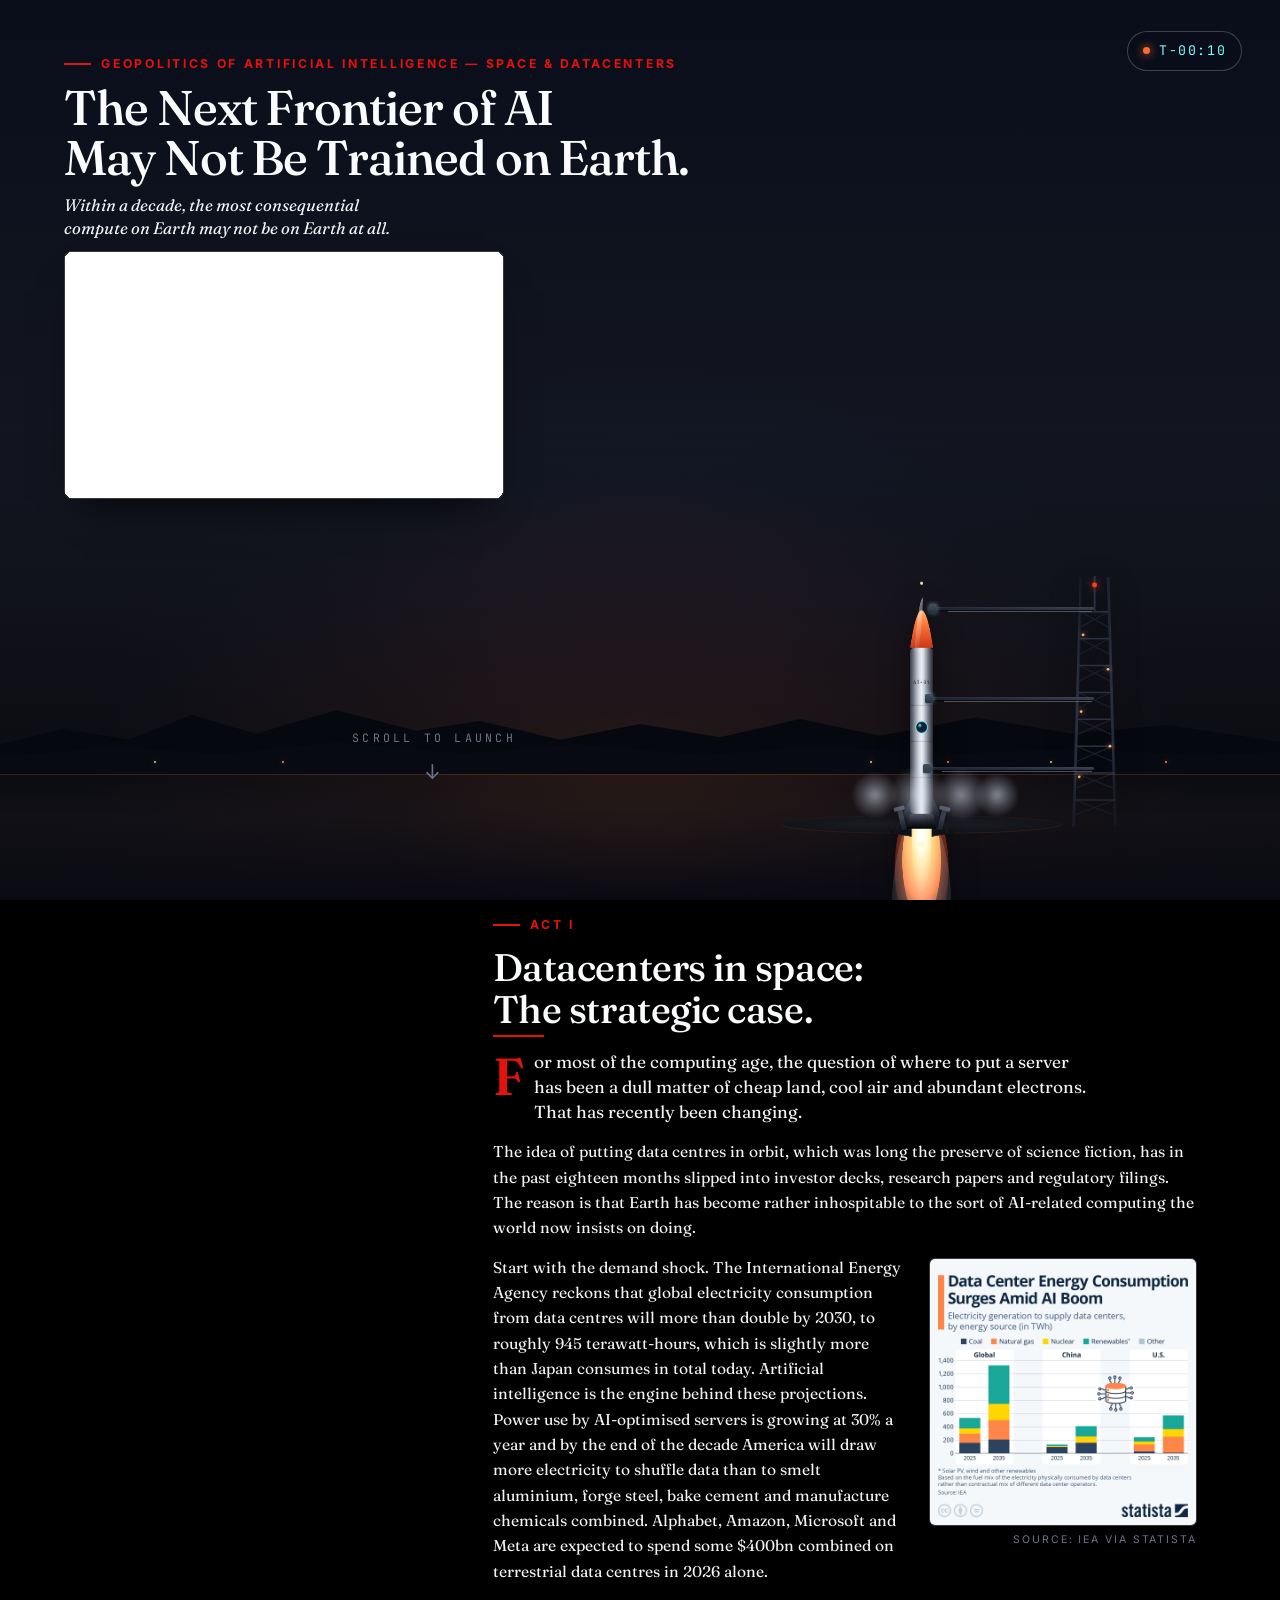
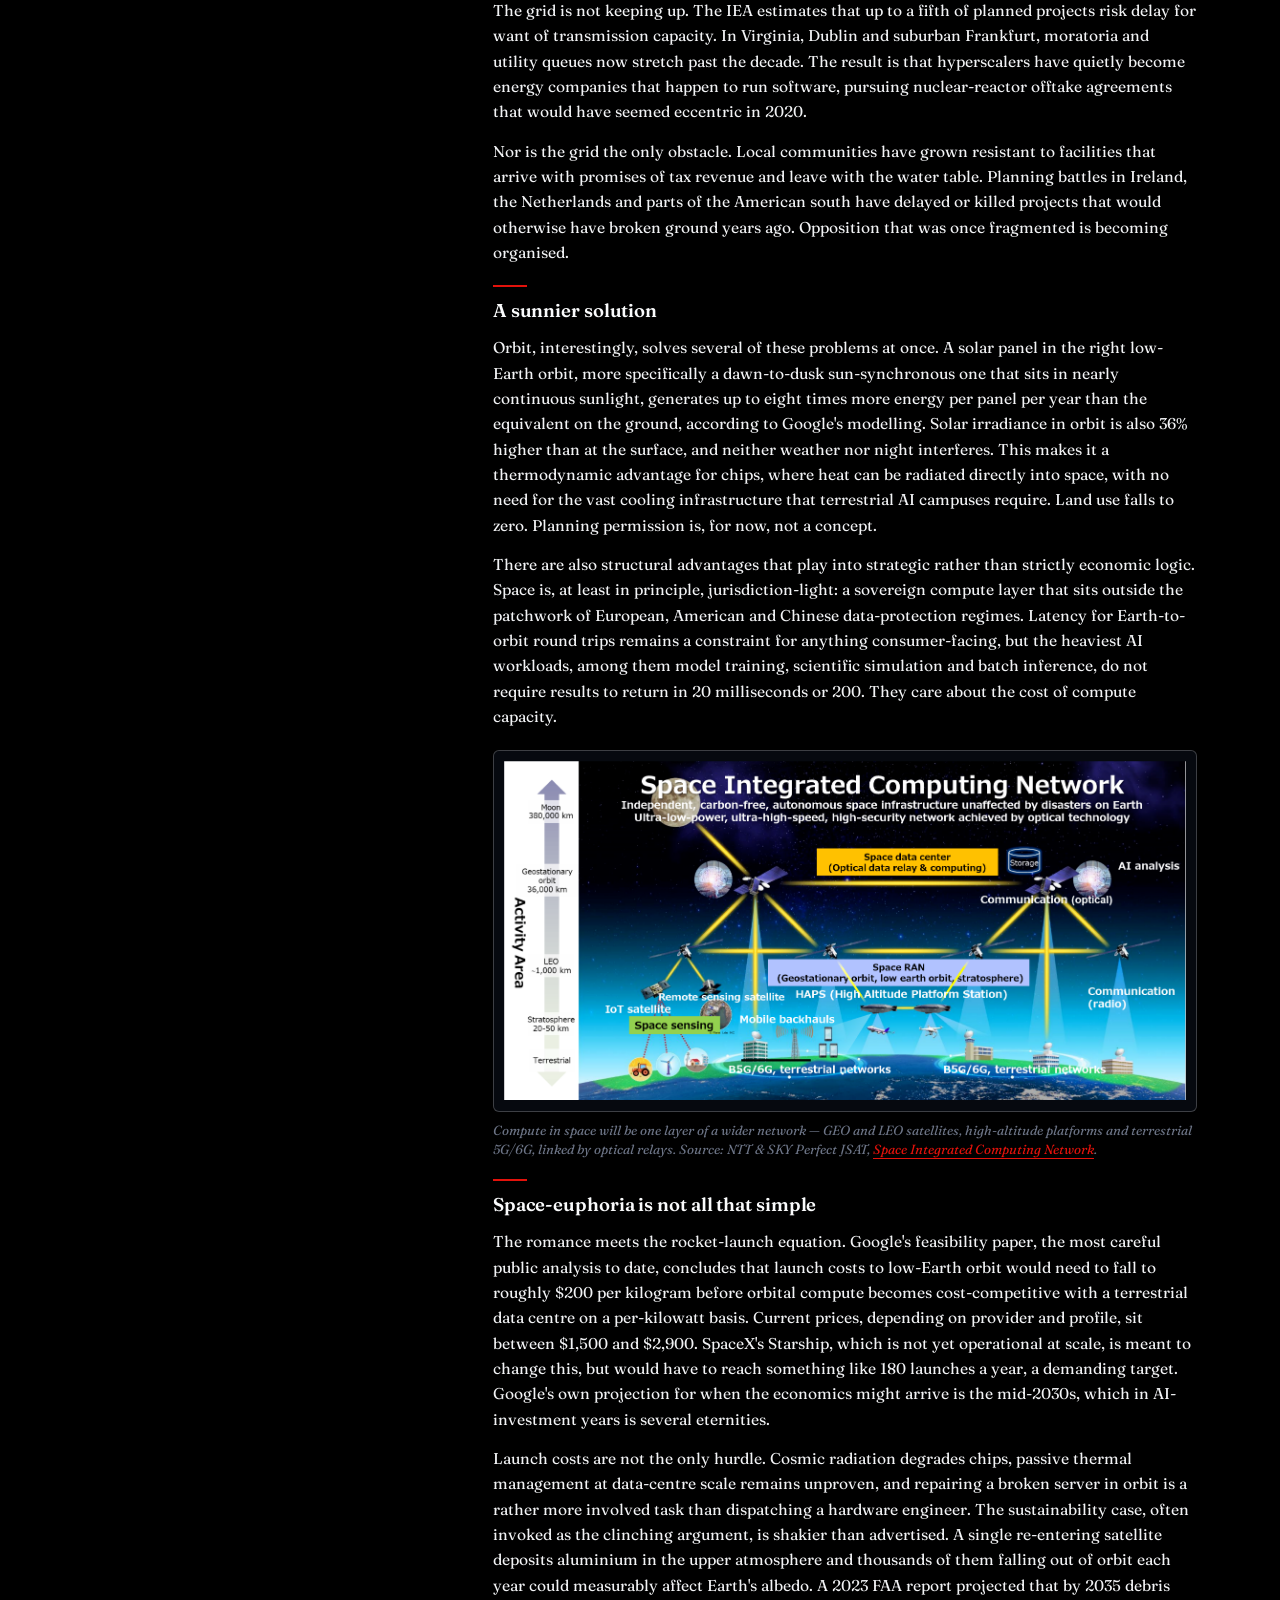
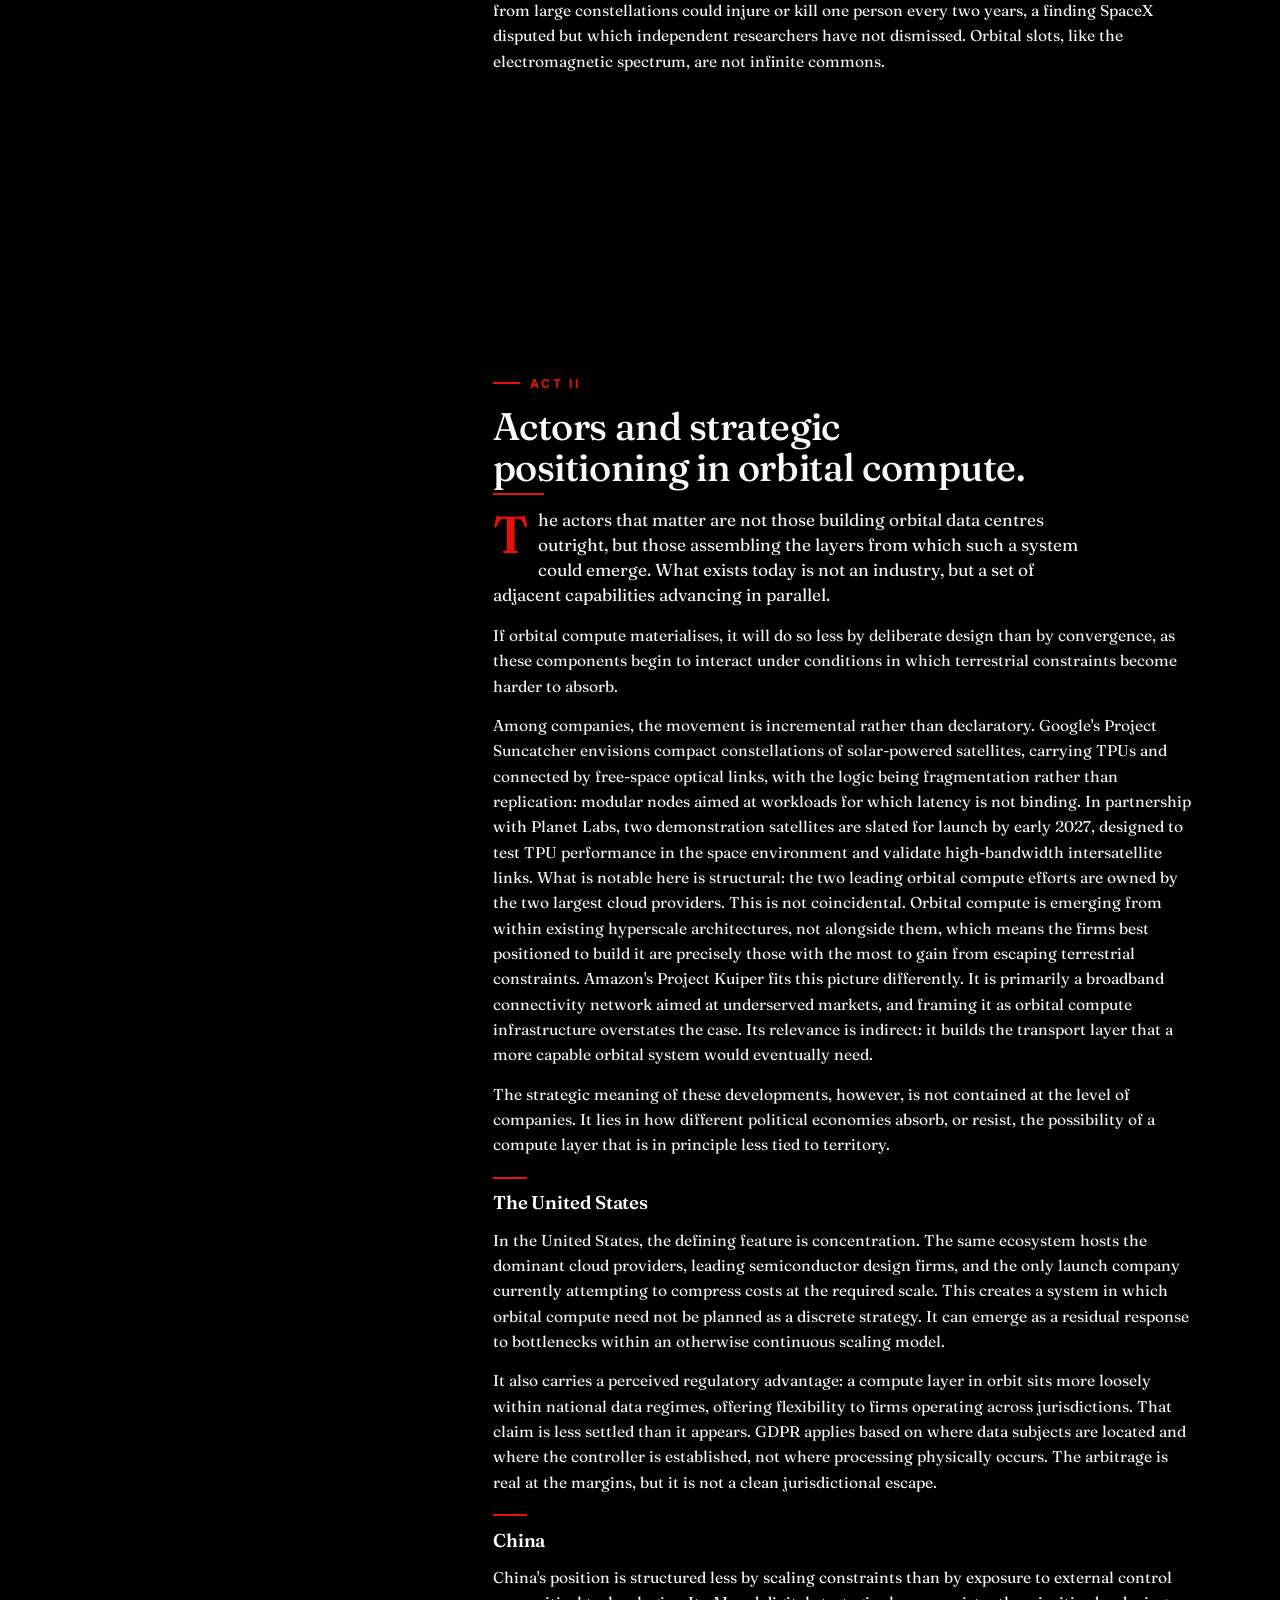
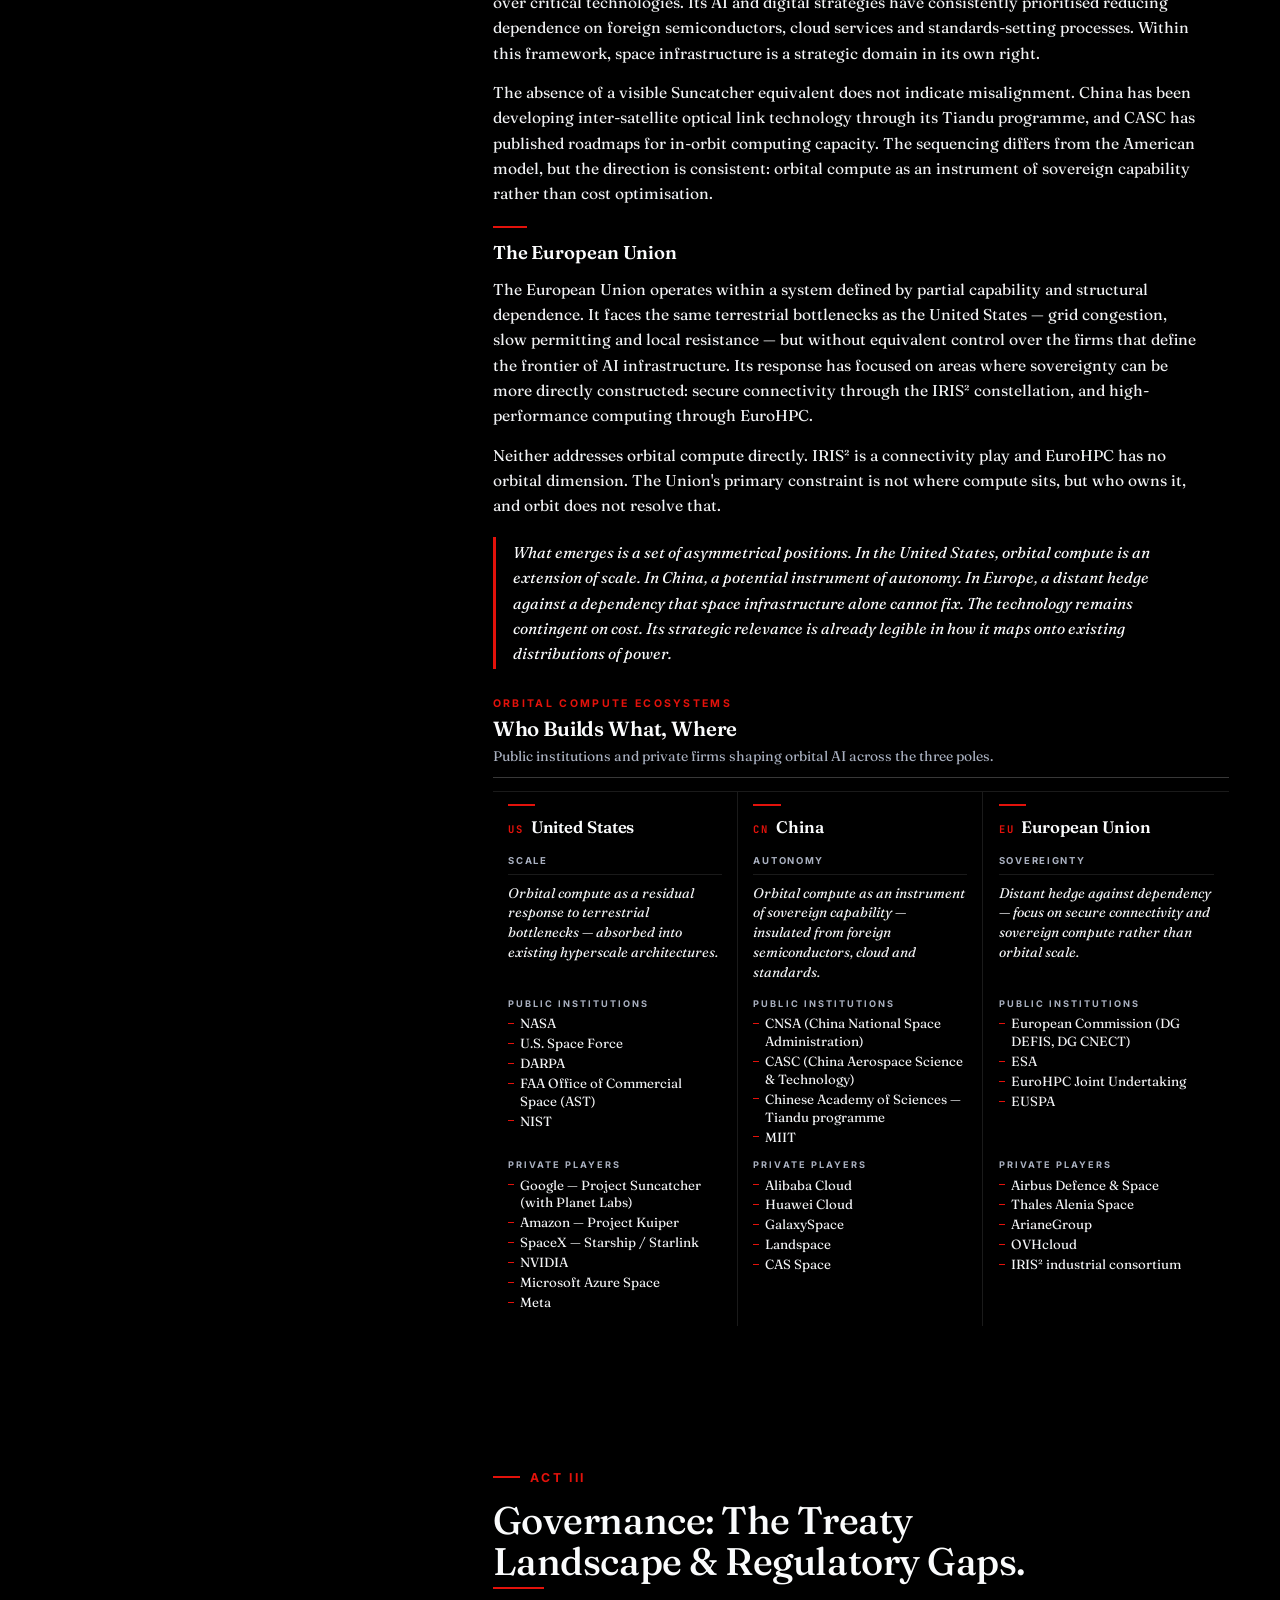
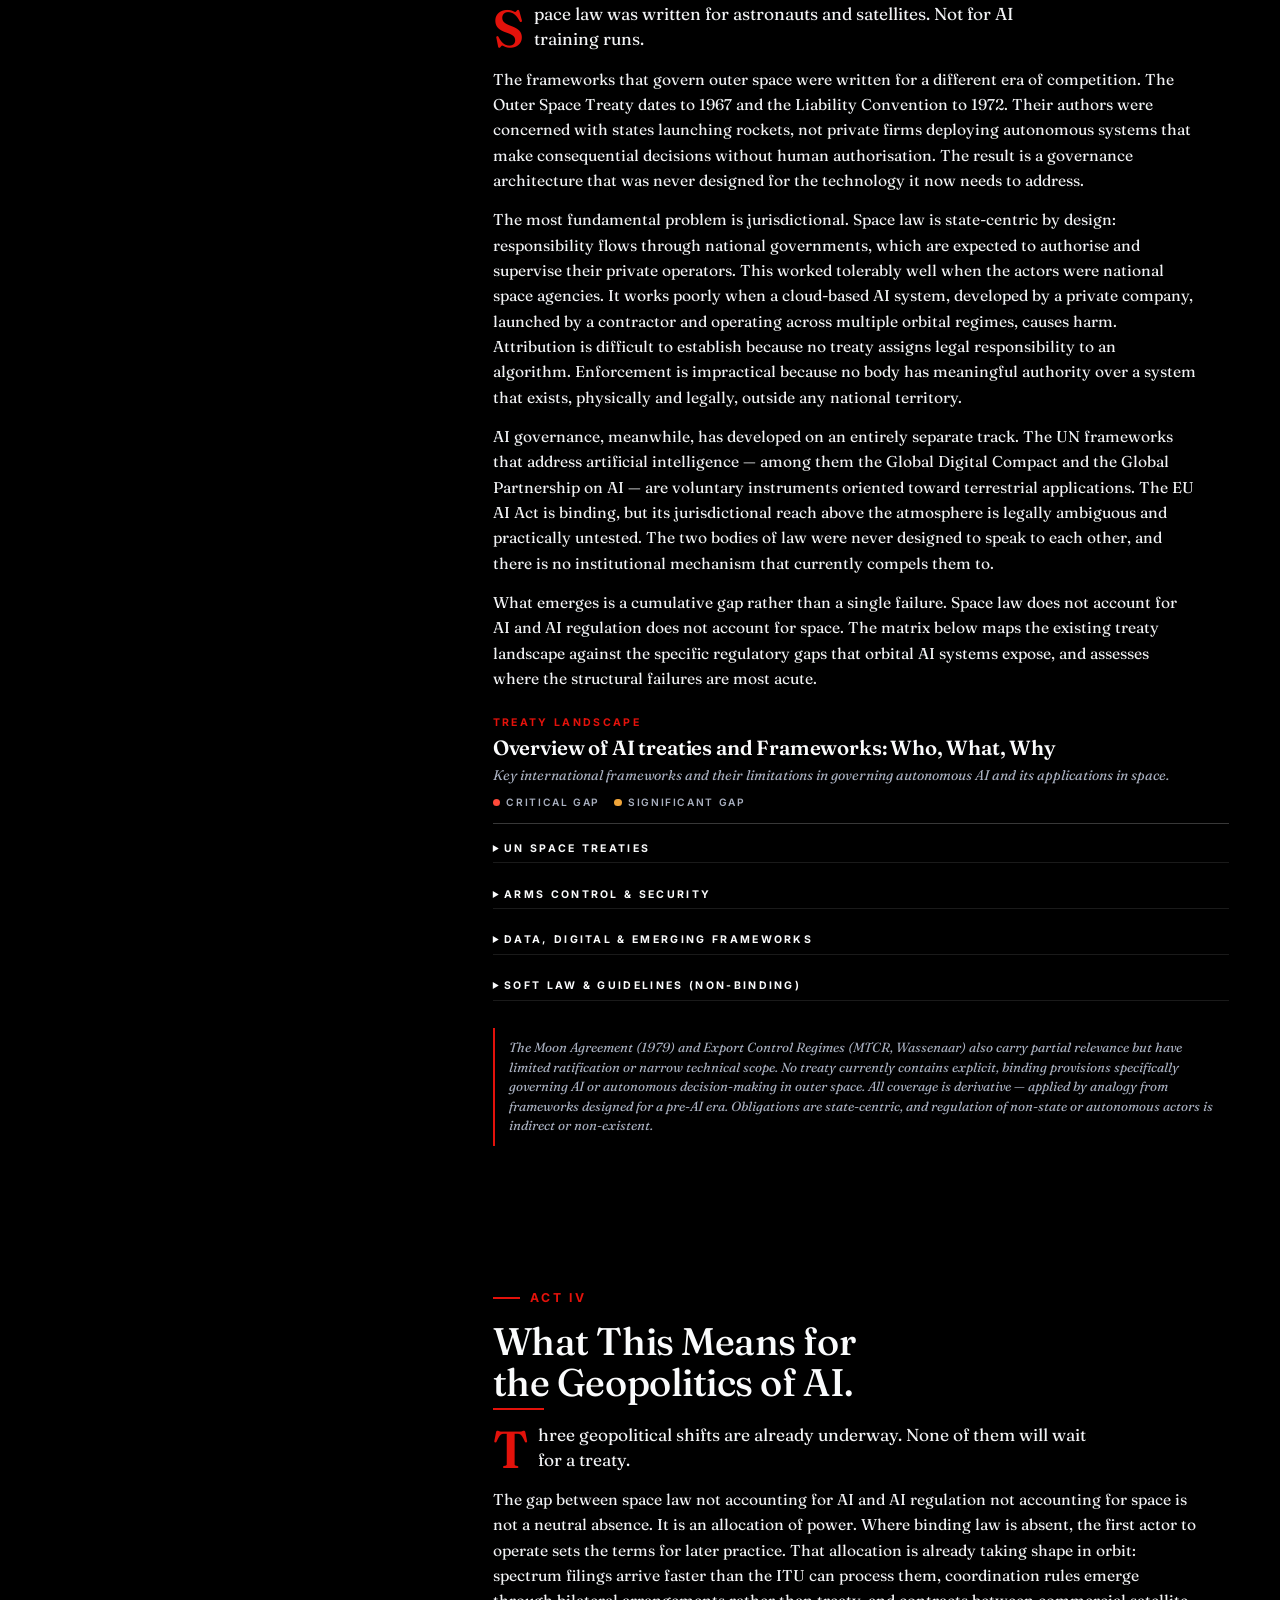
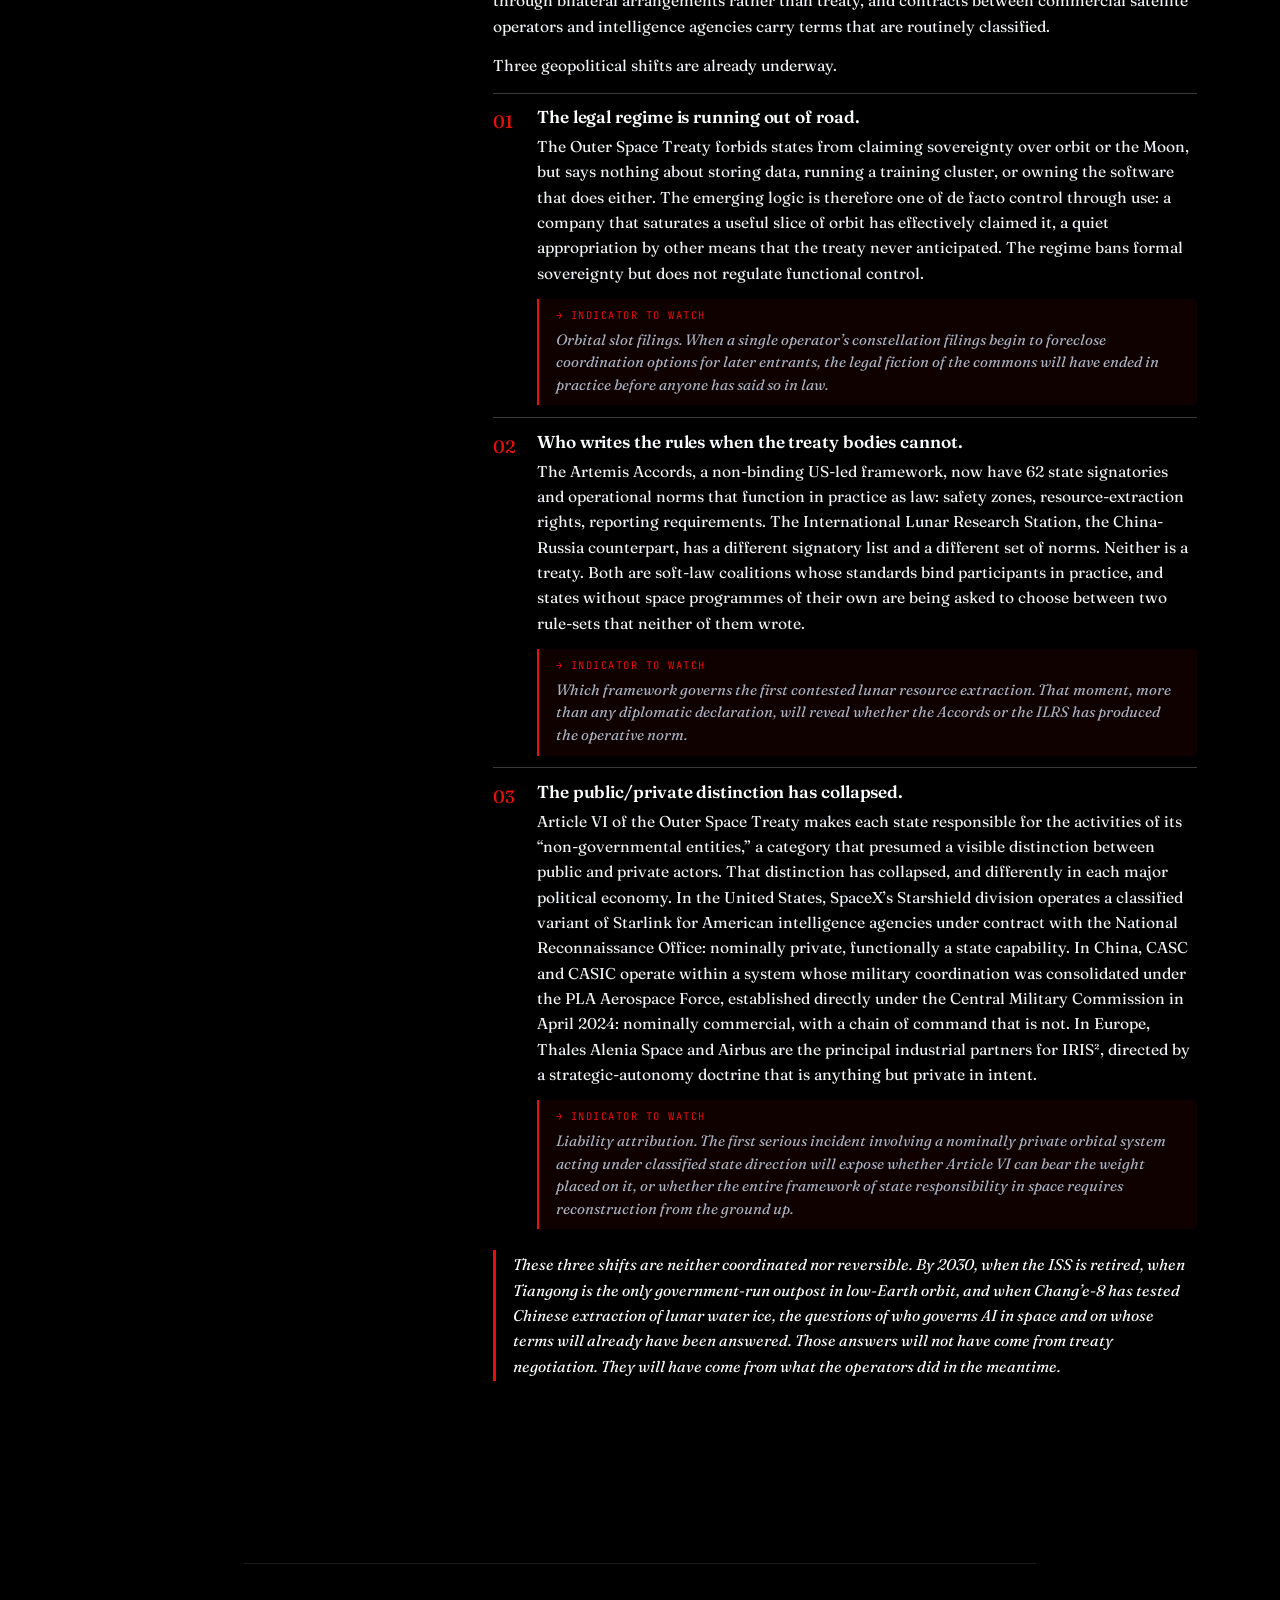
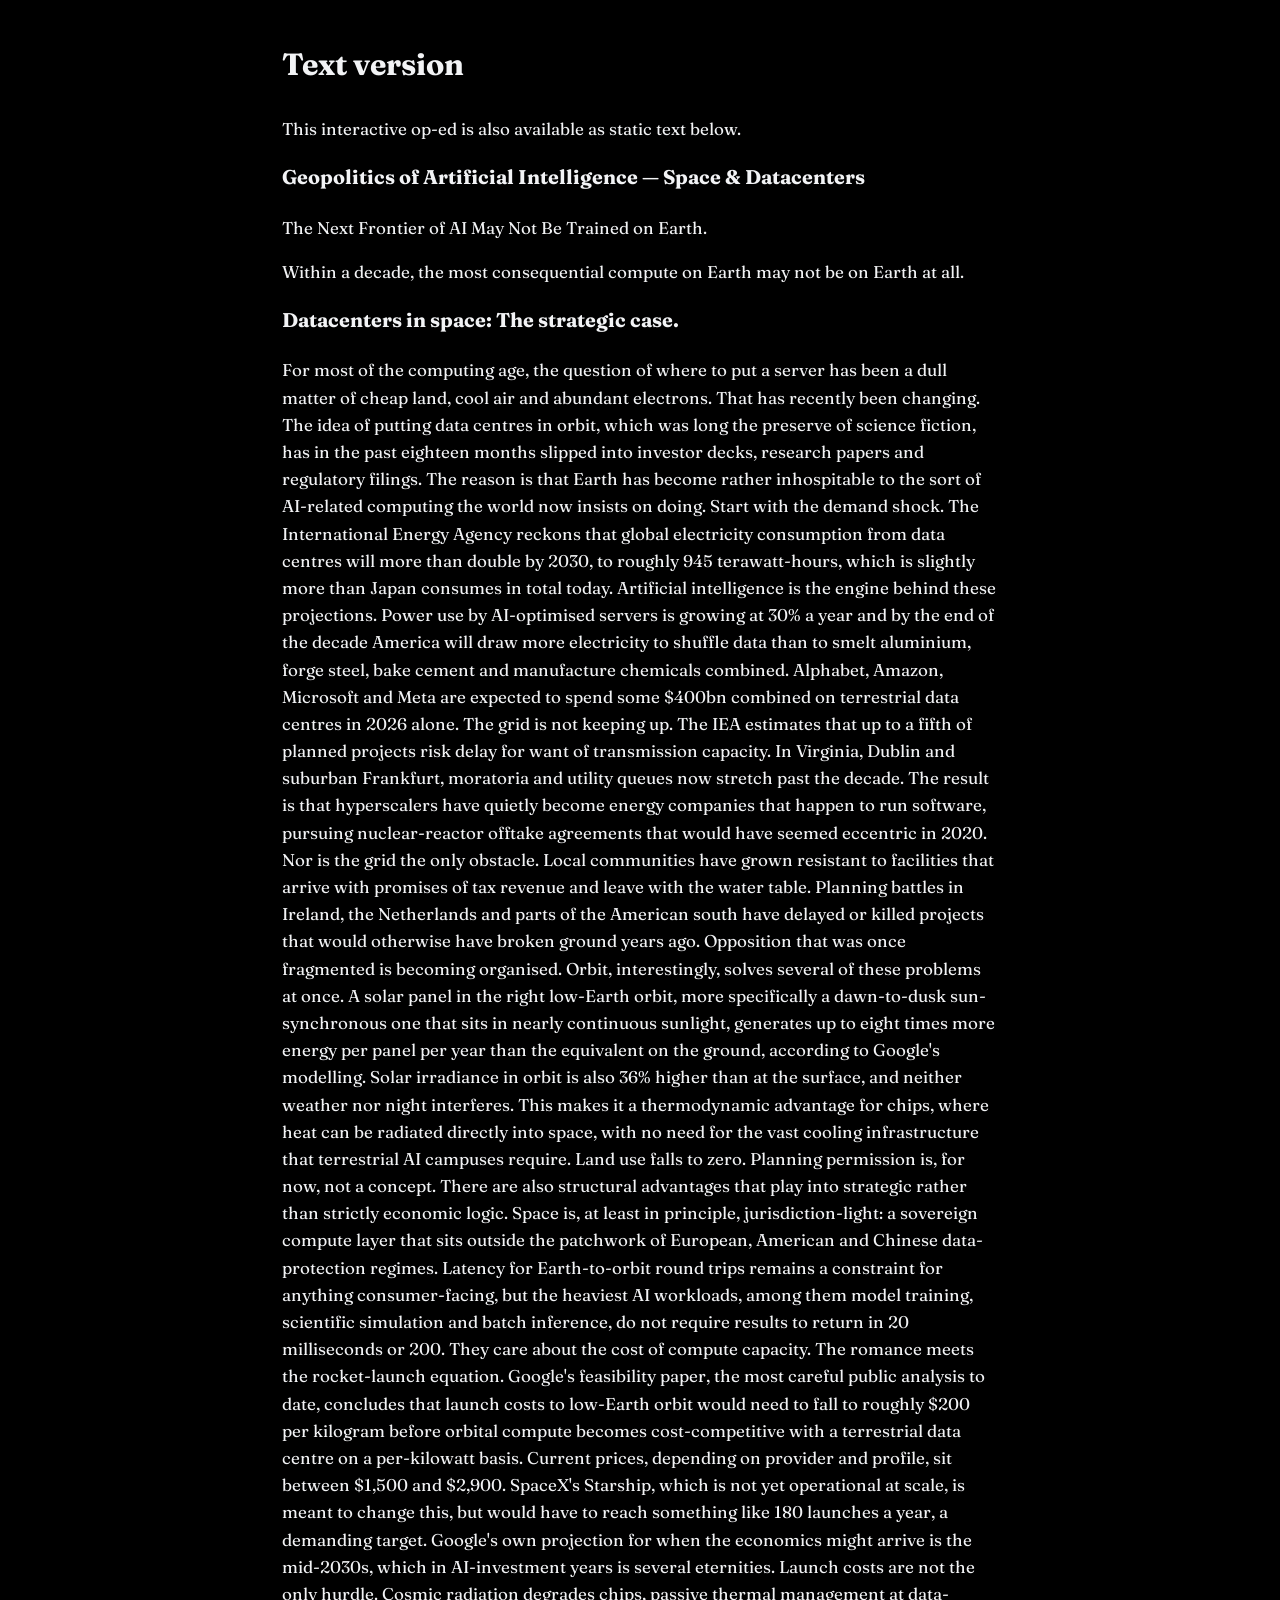
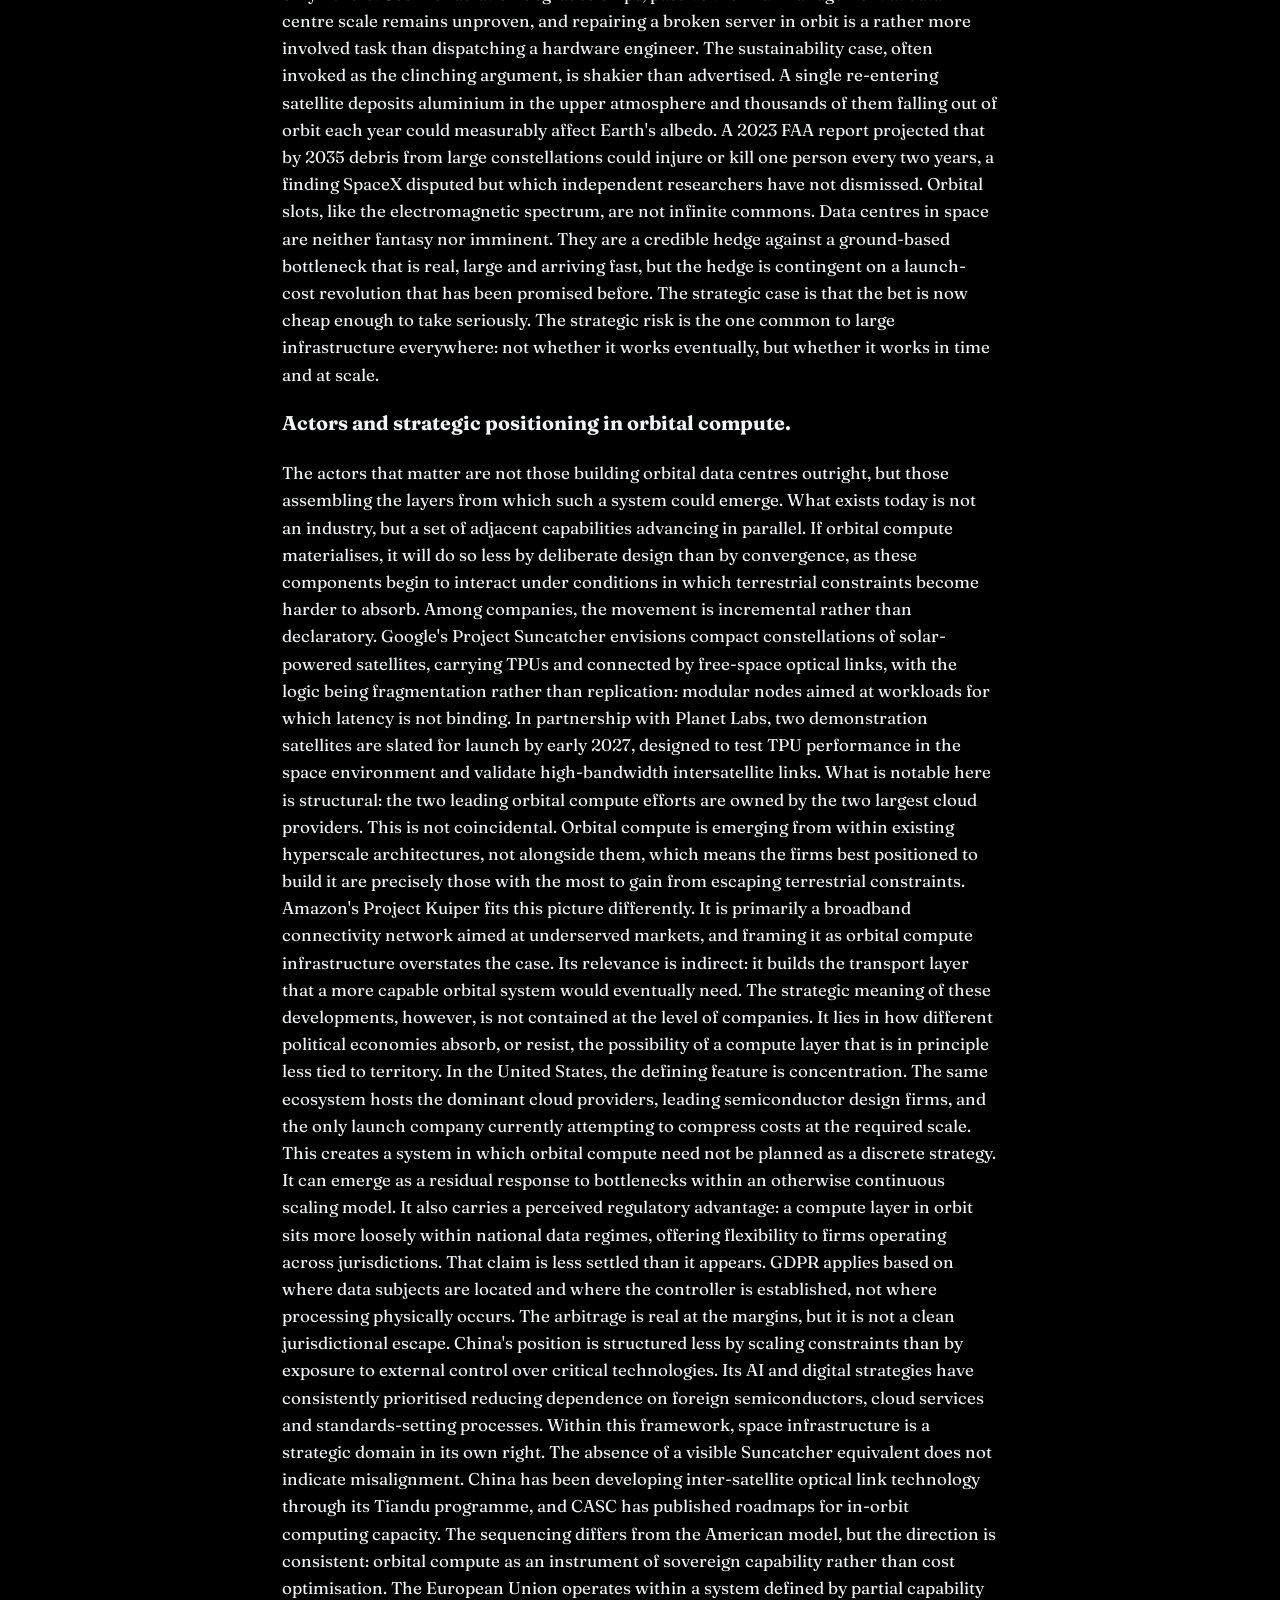
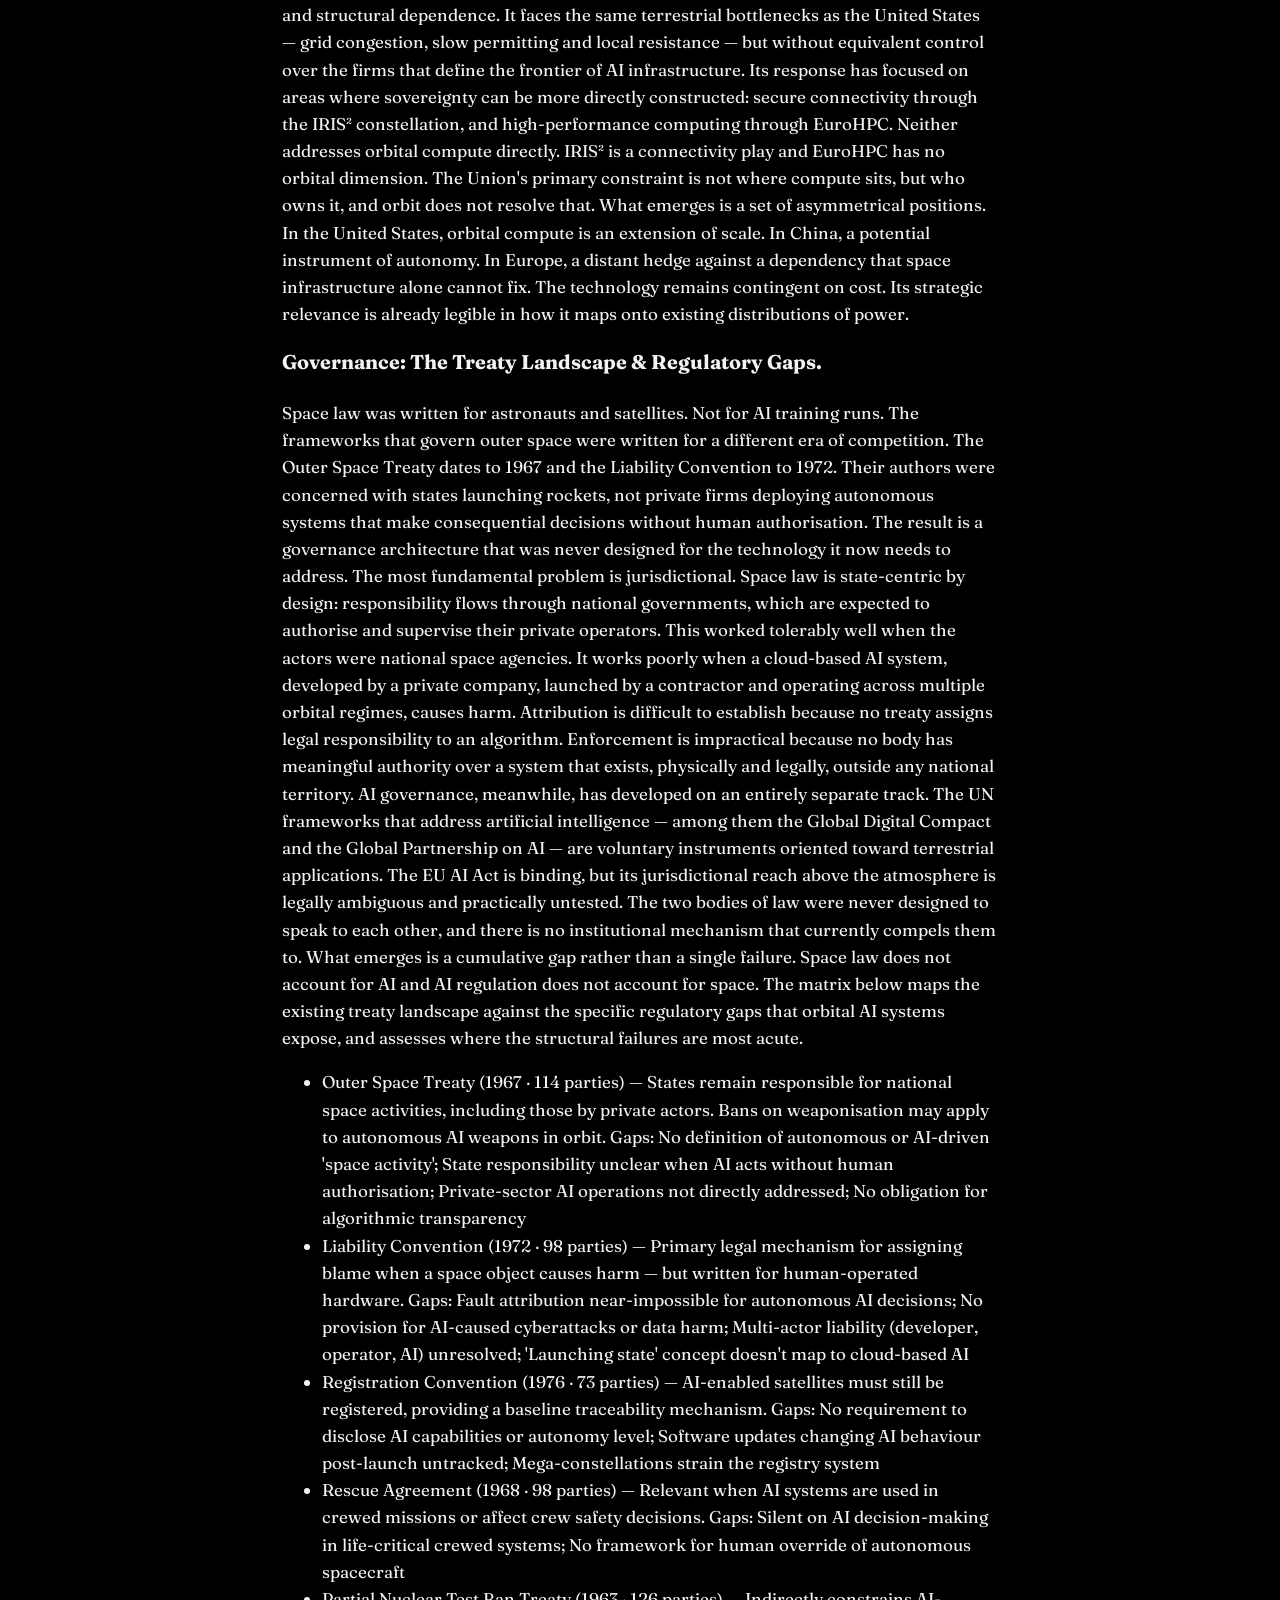
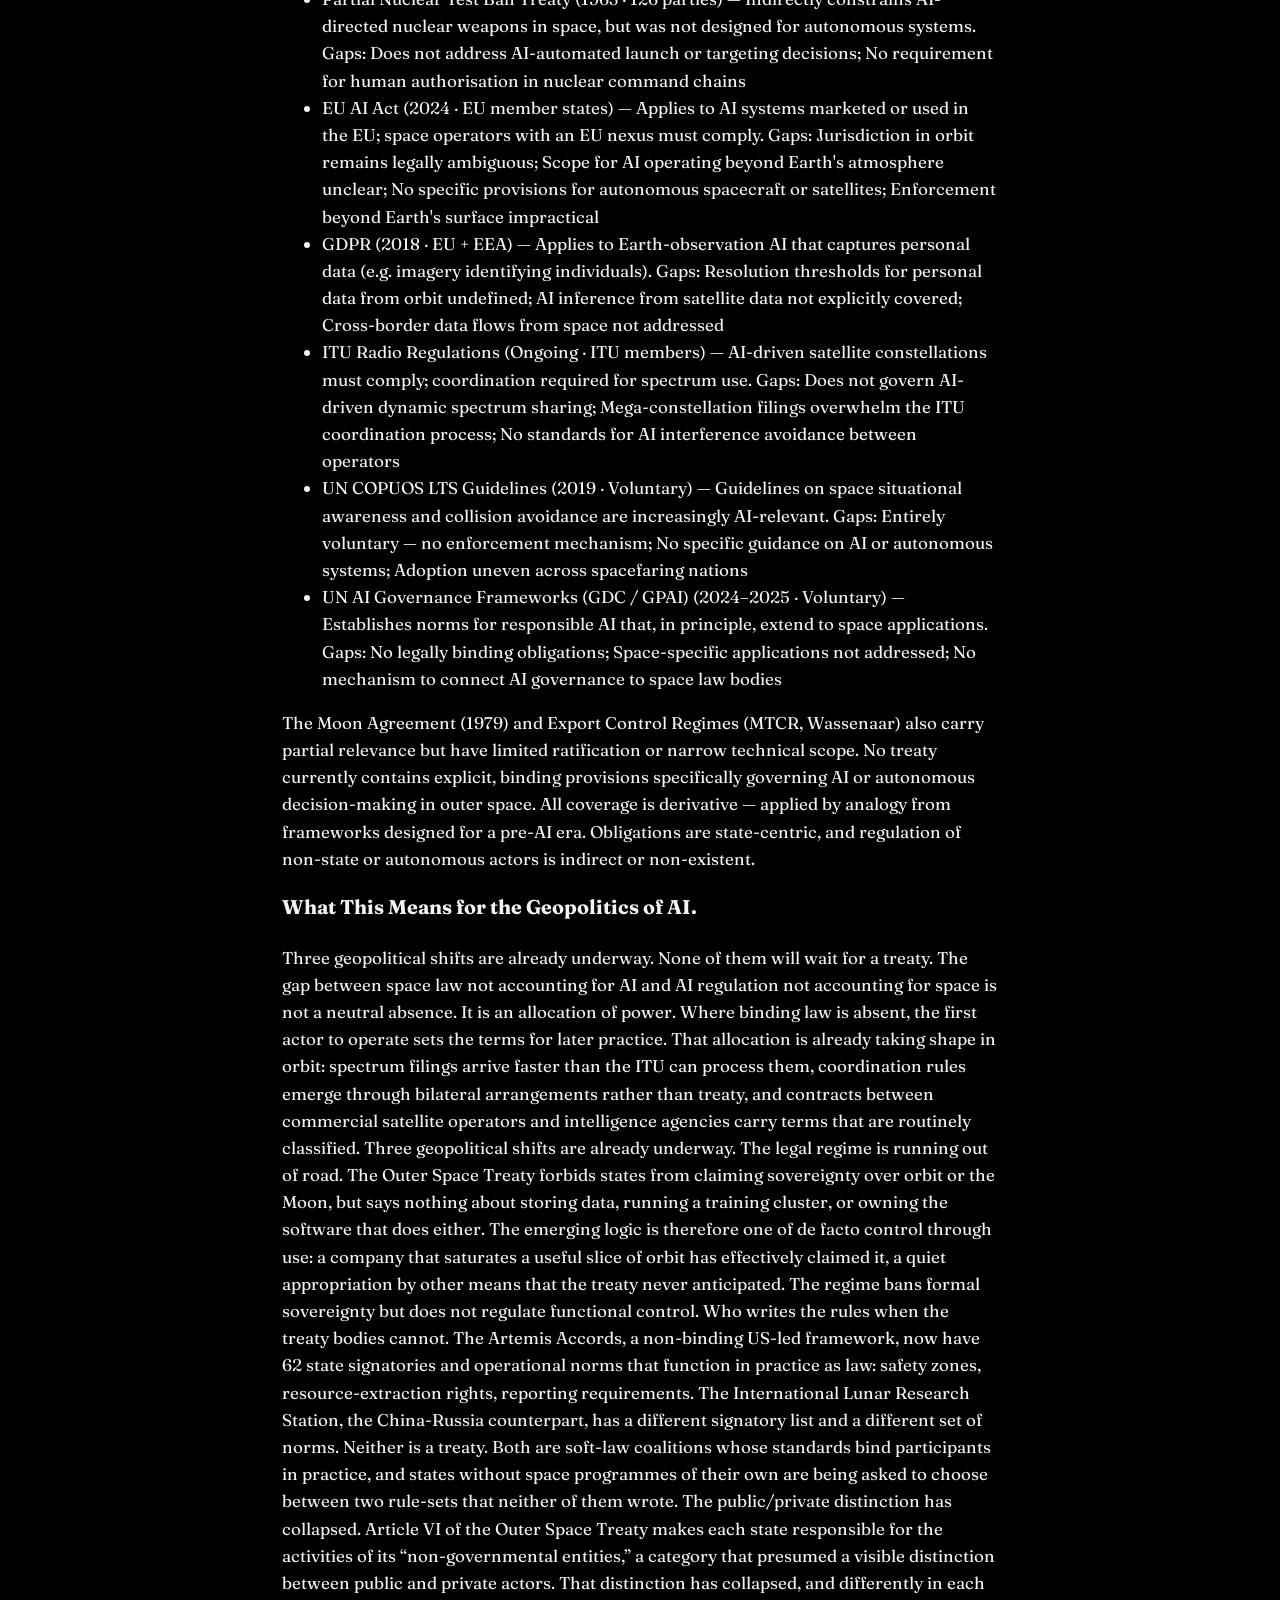
==== commit 8423adfb: "Revise op-ed content and structure to focus on the geopolitics of AI: Updated the HTML and JavaScrip" ====
--- a/space-op-ed/index.html
+++ b/space-op-ed/index.html
@@ -949,32 +949,27 @@
             <p class="scene-lede has-dropcap" data-bind="futures.lede"></p>
           </header>
 
-          <div class="scenarios" data-bind-list="futures.scenarios" data-template="scenario">
-            <template data-template-id="scenario">
-              <article class="scenario">
-                <span class="scenario-n" data-field="n"></span>
-                <h3 class="scenario-title" data-field="title"></h3>
-                <p class="scenario-body" data-field="body"></p>
-              </article>
-            </template>
-          </div>
-
-          <section class="open-questions">
-            <h3 class="oq-heading" data-bind="futures.openQuestions.heading"></h3>
-            <ol class="oq-list" data-bind-list="futures.openQuestions.items" data-template="oq">
-              <template data-template-id="oq">
-                <li class="oq-item" data-field="self"></li>
+          <article class="act-article">
+            <p class="act-para" data-bind="futures.geopolitics.intro.0"></p>
+            <p class="act-para" data-bind="futures.geopolitics.intro.1"></p>
+
+            <ol class="geo-shifts" data-bind-list="futures.geopolitics.shifts" data-template="geoshift">
+              <template data-template-id="geoshift">
+                <li class="geo-shift">
+                  <h4 class="geo-shift-title" data-field="title"></h4>
+                  <p class="geo-shift-body" data-field="body"></p>
+                  <p class="geo-shift-indicator" data-field="indicator"></p>
+                </li>
               </template>
             </ol>
-          </section>
+
+            <p class="act-para act-para--closer" data-bind="futures.geopolitics.closer"></p>
+          </article>
 
           <footer class="closer">
             <p class="closer-line" data-bind="futures.closer.line"></p>
             <p class="closer-cta" data-bind="futures.closer.cta"></p>
-            <p class="colophon">
-              <span data-bind="meta.author"></span> ·
-              <span data-bind="meta.dateline"></span>
-            </p>
+            <p class="colophon">Last edited: 22/04/2026</p>
           </footer>
         </div>
       </section>
--- a/space-op-ed/styles/scenes.css
+++ b/space-op-ed/styles/scenes.css
@@ -618,6 +618,77 @@
 
 /* ---------- Scene 4: Futures ---------- */
 
+/* Numbered prose shifts that sit inside .act-article — shares the
+   editorial voice of the act paragraphs but gets a counter rule so
+   each shift reads as a distinct beat. */
+.geo-shifts {
+  counter-reset: shift;
+  list-style: none;
+  margin: 0.6rem 0 0.3rem;
+  padding: 0;
+}
+.geo-shift {
+  counter-increment: shift;
+  position: relative;
+  padding: 0.75rem 0 0.1rem 2.6rem;
+  border-top: 1px solid var(--rule-strong);
+  margin-top: 0.6rem;
+}
+.geo-shift:first-child {
+  border-top: 0;
+  margin-top: 0;
+}
+.geo-shift::before {
+  content: counter(shift, decimal-leading-zero);
+  position: absolute;
+  left: 0;
+  top: 0.85rem;
+  font-family: var(--serif);
+  font-weight: 500;
+  font-size: 1.05rem;
+  color: var(--economist-red);
+  font-feature-settings: "lnum";
+}
+.geo-shift-title {
+  margin: 0 0 0.35rem;
+  font-family: var(--serif);
+  font-weight: 600;
+  font-size: clamp(1rem, 1.35vw, 1.14rem);
+  line-height: 1.25;
+  letter-spacing: -0.005em;
+  color: #fafbfc;
+}
+.geo-shift-body {
+  margin: 0;
+  font-family: var(--serif);
+  font-size: clamp(0.92rem, 1.1vw, 1.02rem);
+  line-height: 1.62;
+  color: var(--ink);
+}
+.geo-shift-indicator {
+  margin: 0.75rem 0 0;
+  padding: 0.55rem 0.9rem 0.55rem 1rem;
+  border-left: 2px solid var(--economist-red);
+  background: rgba(227, 18, 11, 0.06);
+  border-radius: 0 4px 4px 0;
+  font-family: var(--serif);
+  font-size: clamp(0.88rem, 1.05vw, 0.98rem);
+  line-height: 1.5;
+  font-style: italic;
+  color: var(--ink-muted);
+}
+.geo-shift-indicator::before {
+  content: "\2192\00A0 Indicator to watch";
+  display: block;
+  font-family: var(--mono);
+  font-style: normal;
+  font-size: 0.62rem;
+  letter-spacing: 0.14em;
+  text-transform: uppercase;
+  color: var(--economist-red);
+  margin-bottom: 0.3rem;
+}
+
 .scenarios {
   margin-top: 0.8rem;
   display: grid;
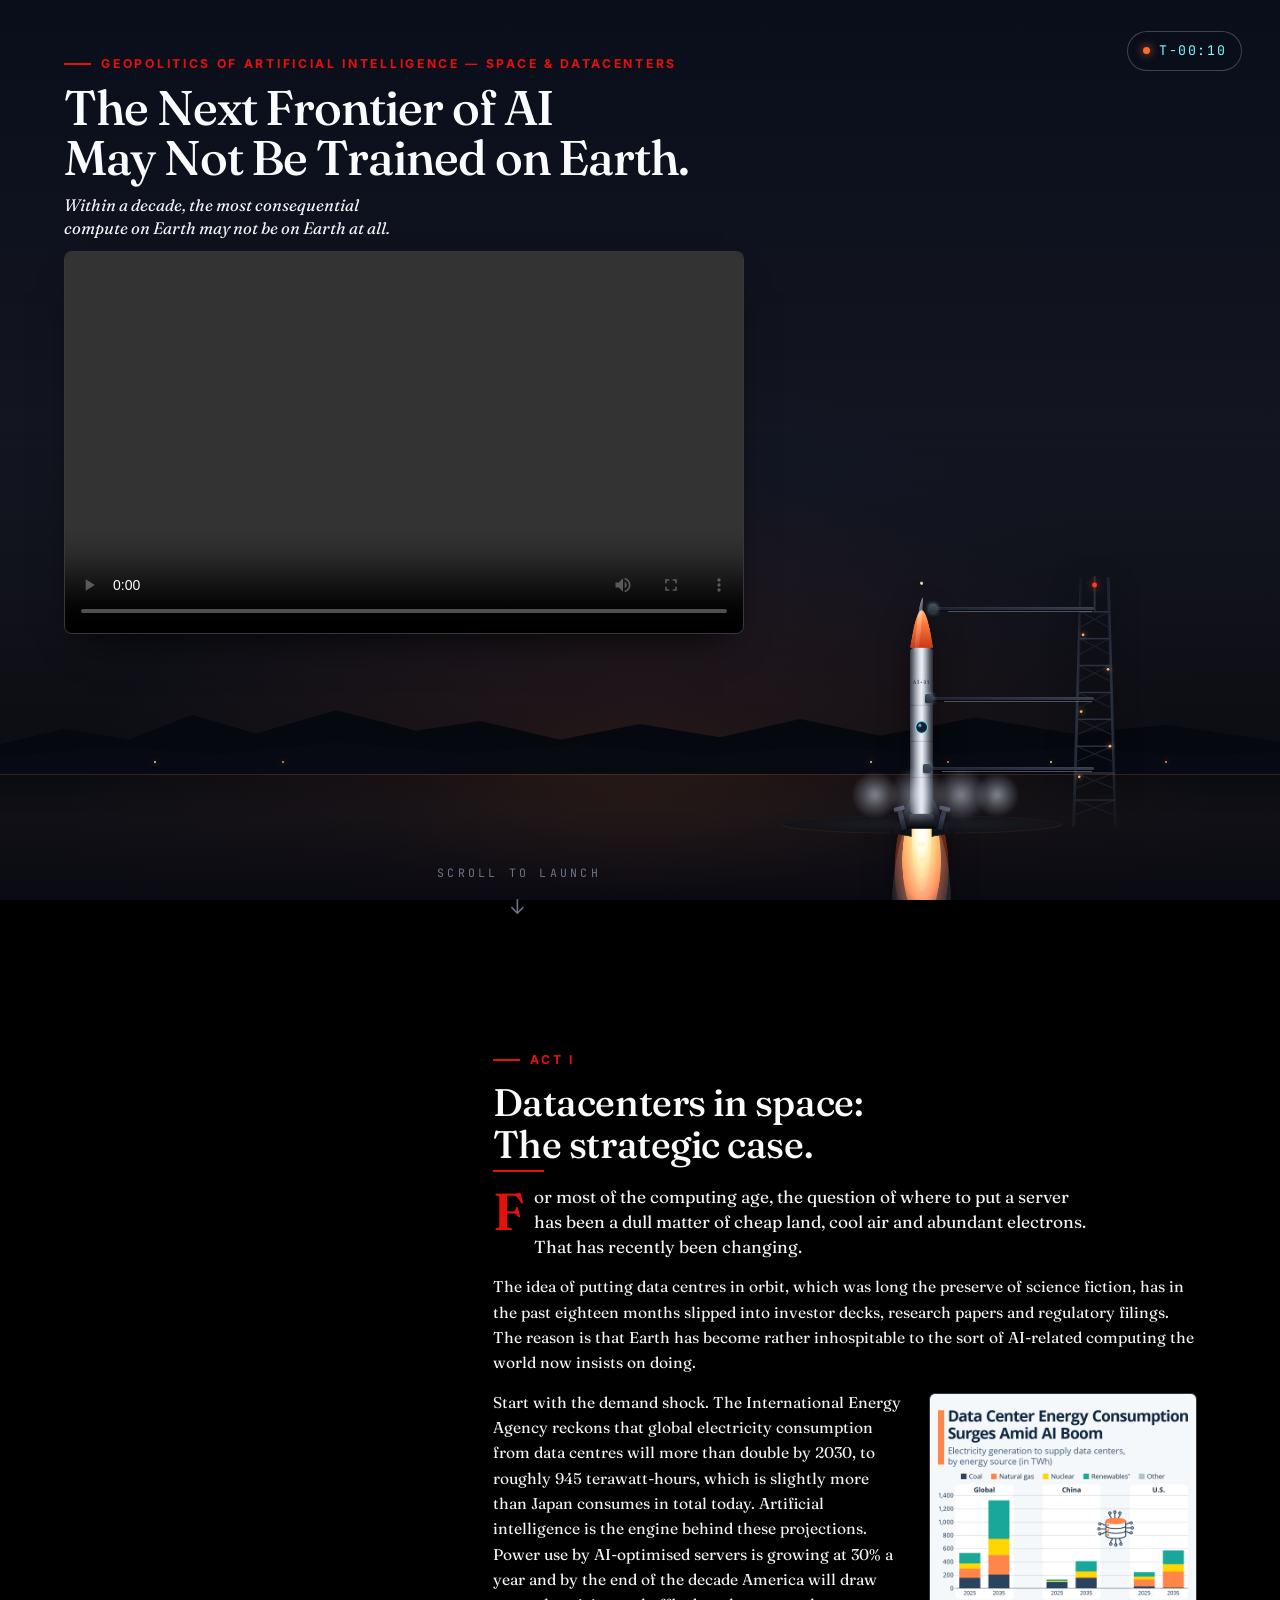
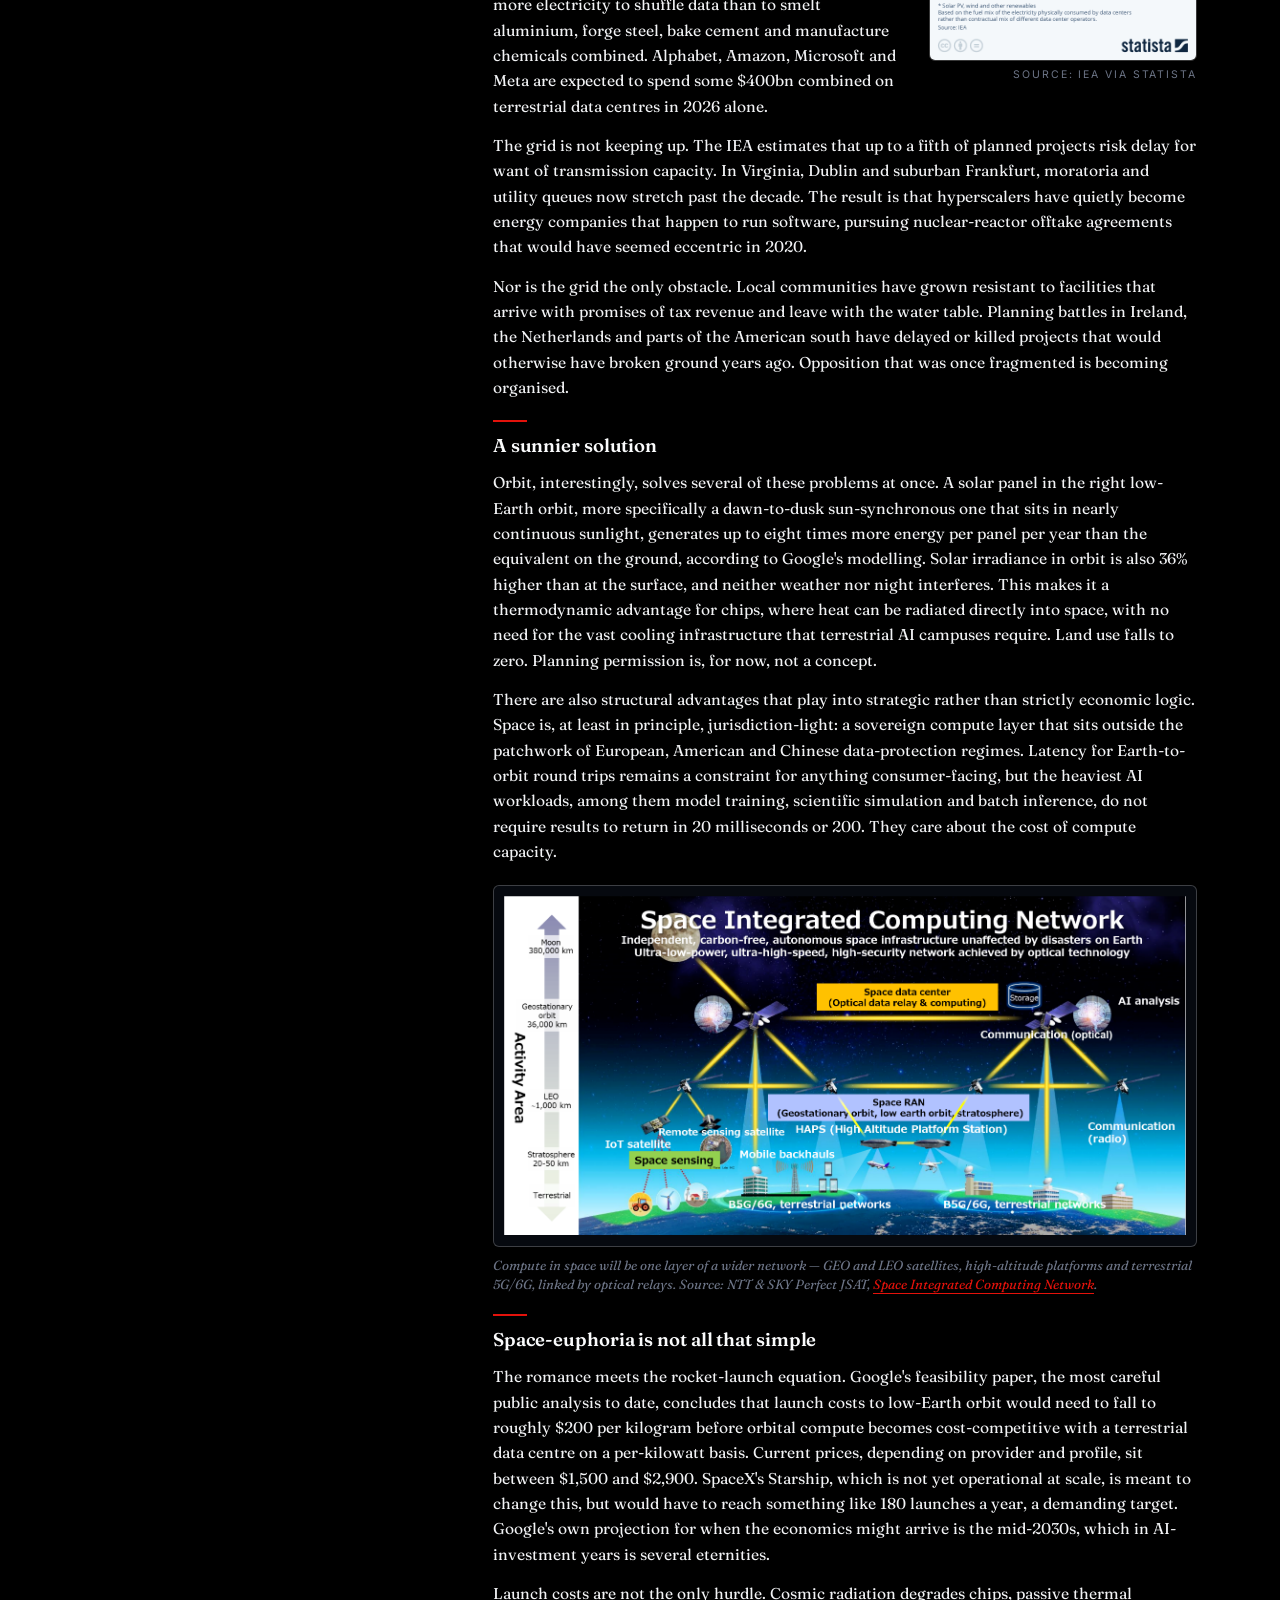
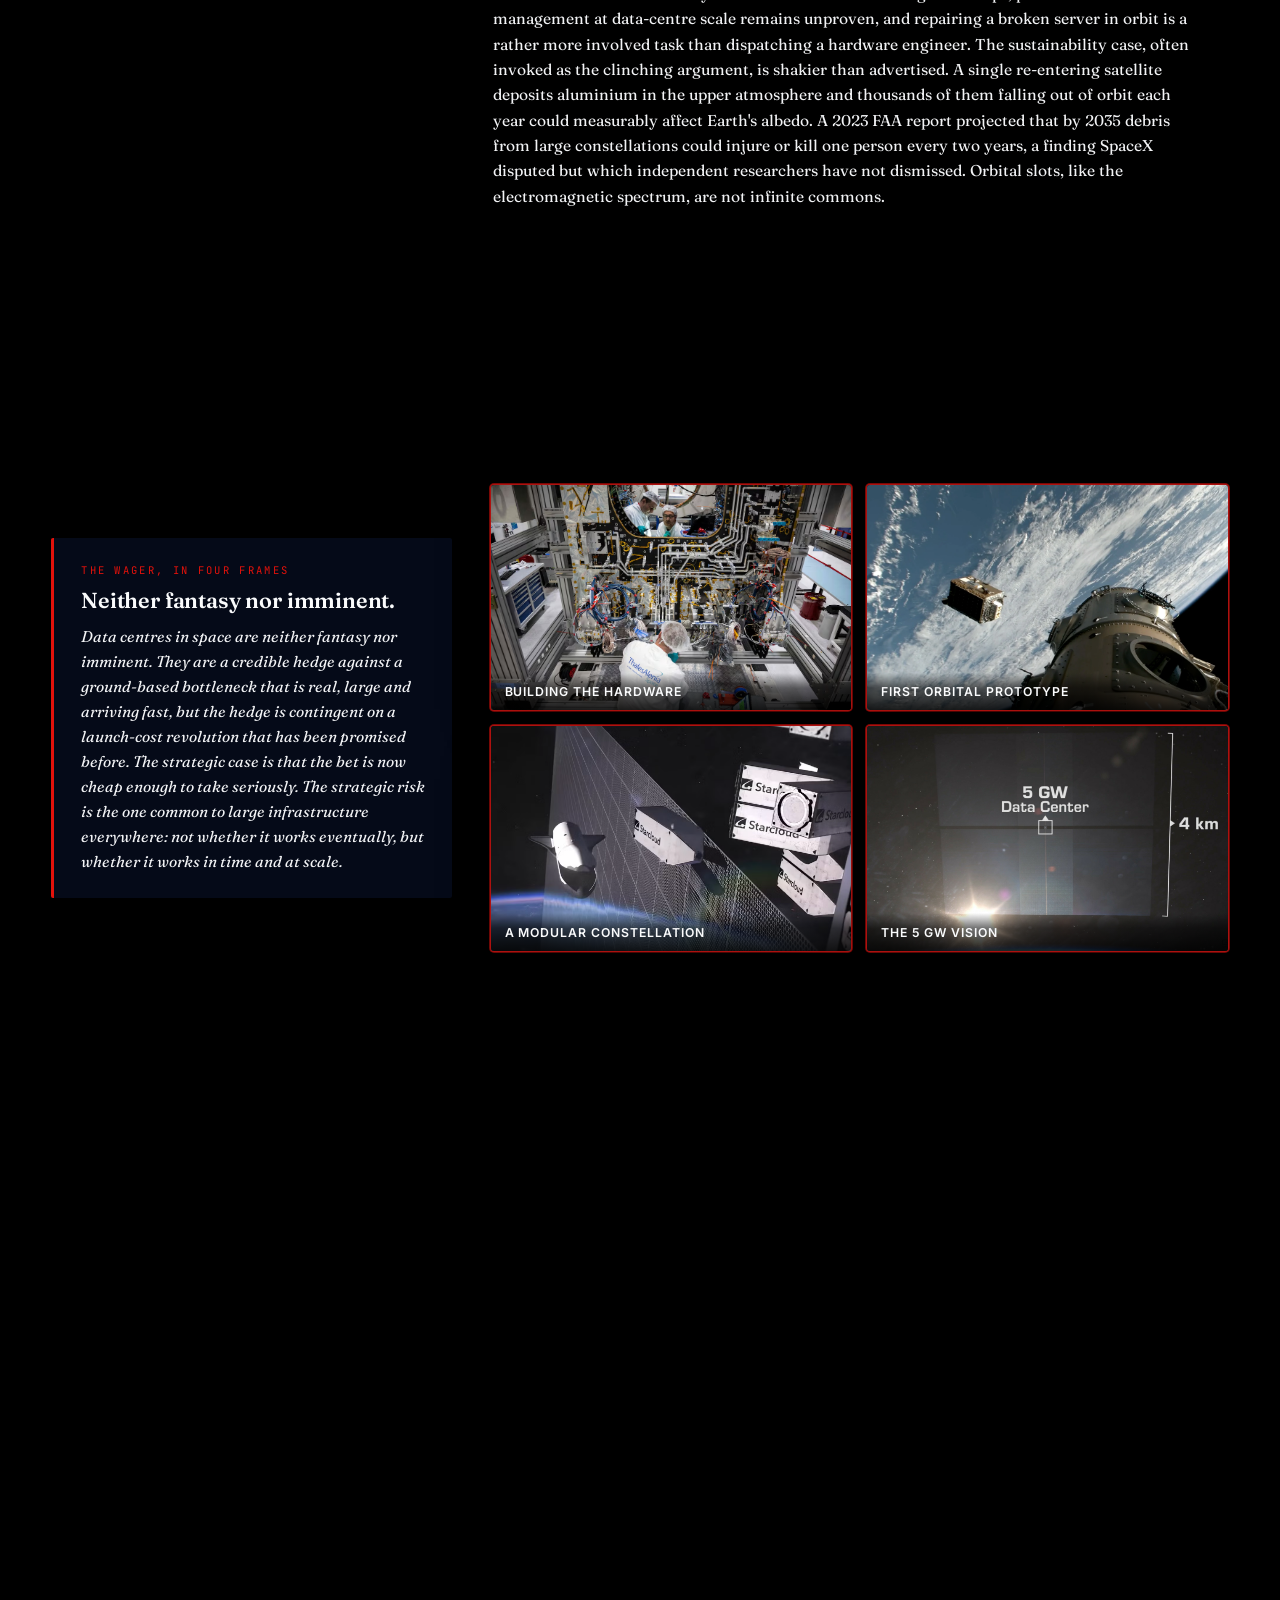
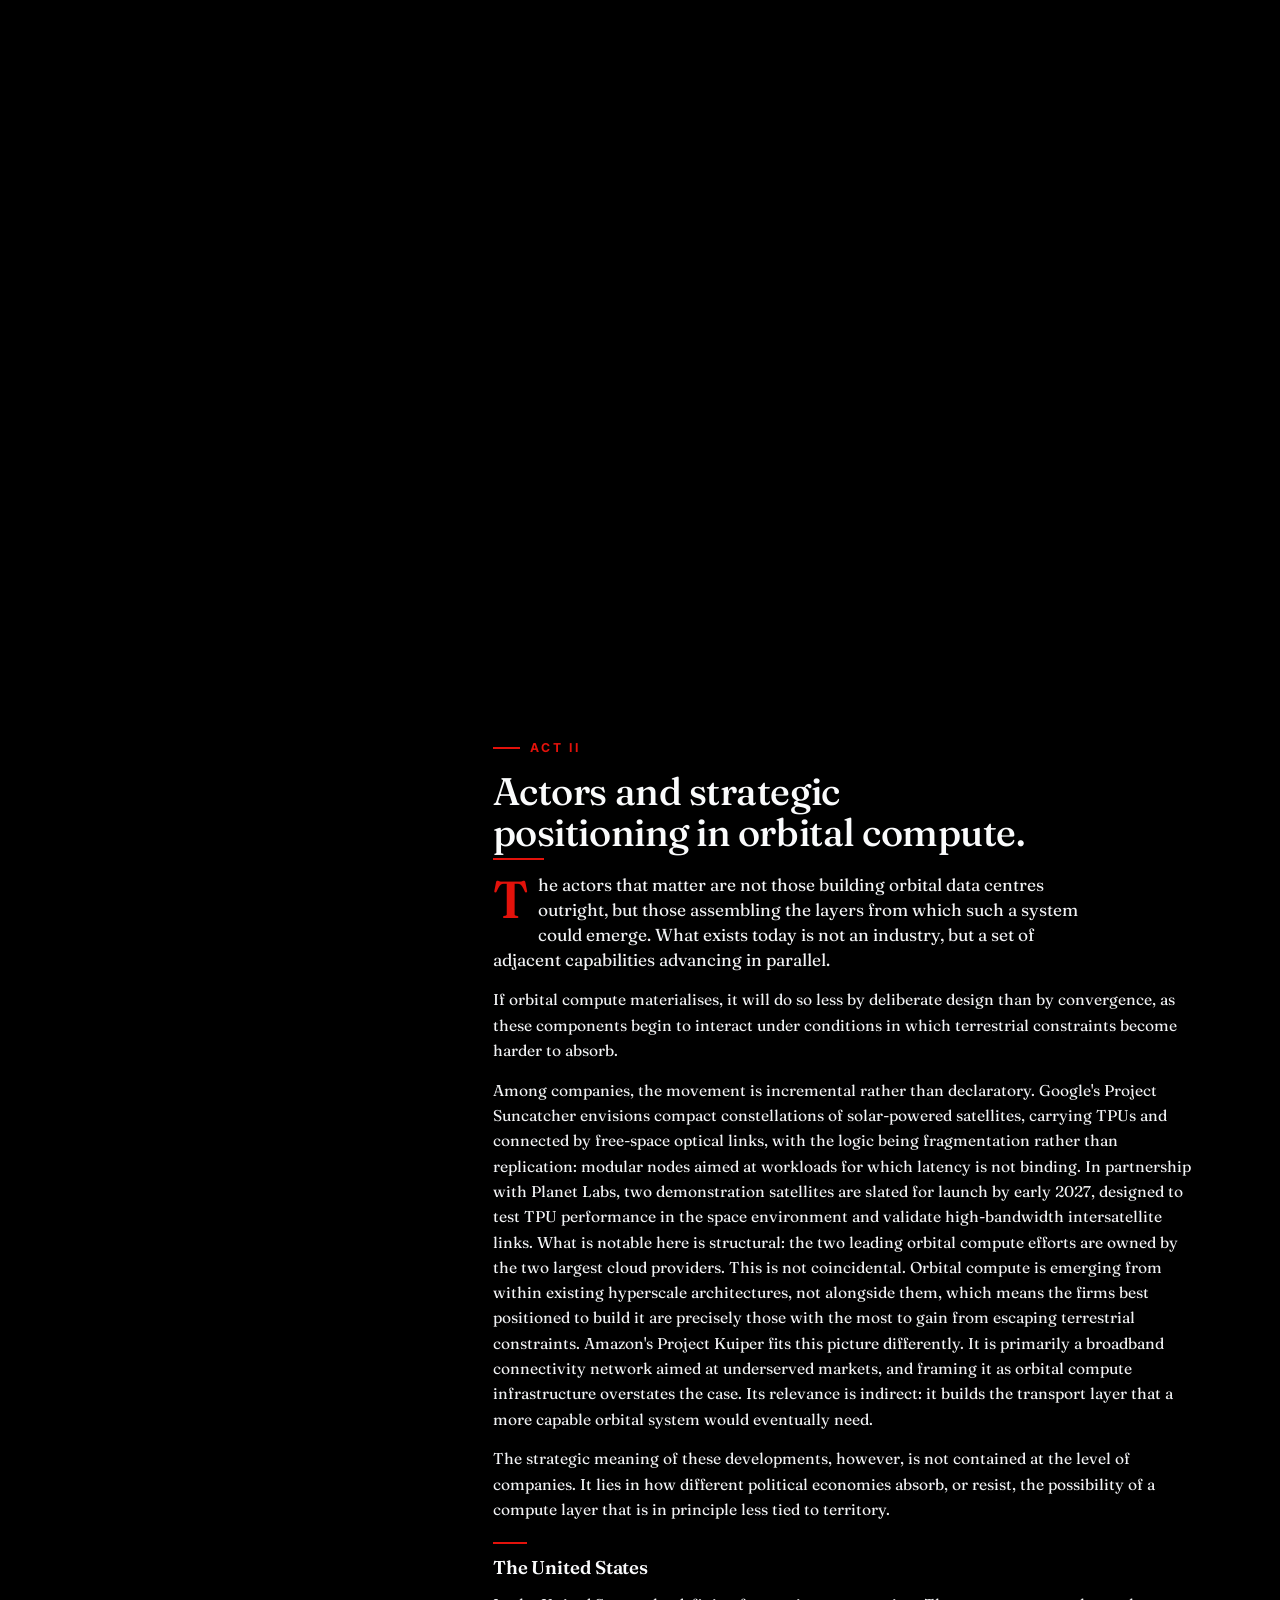
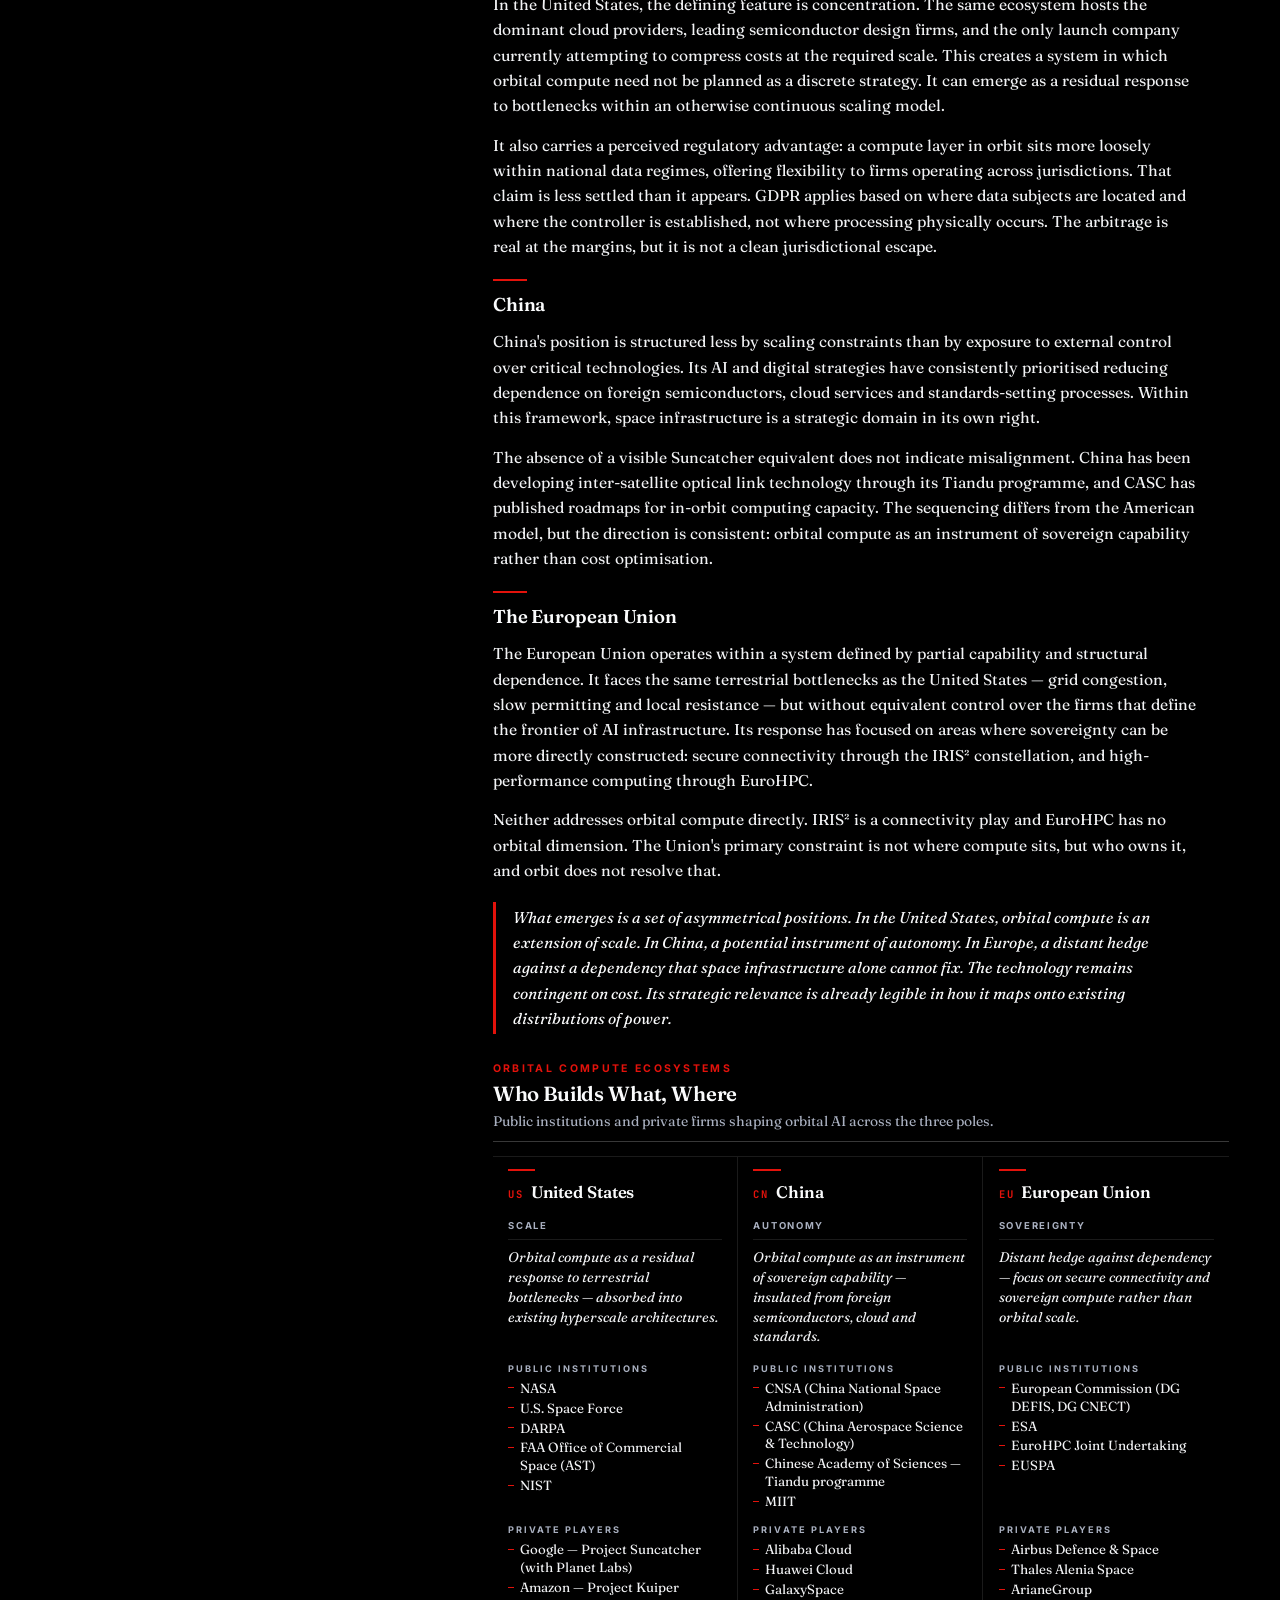
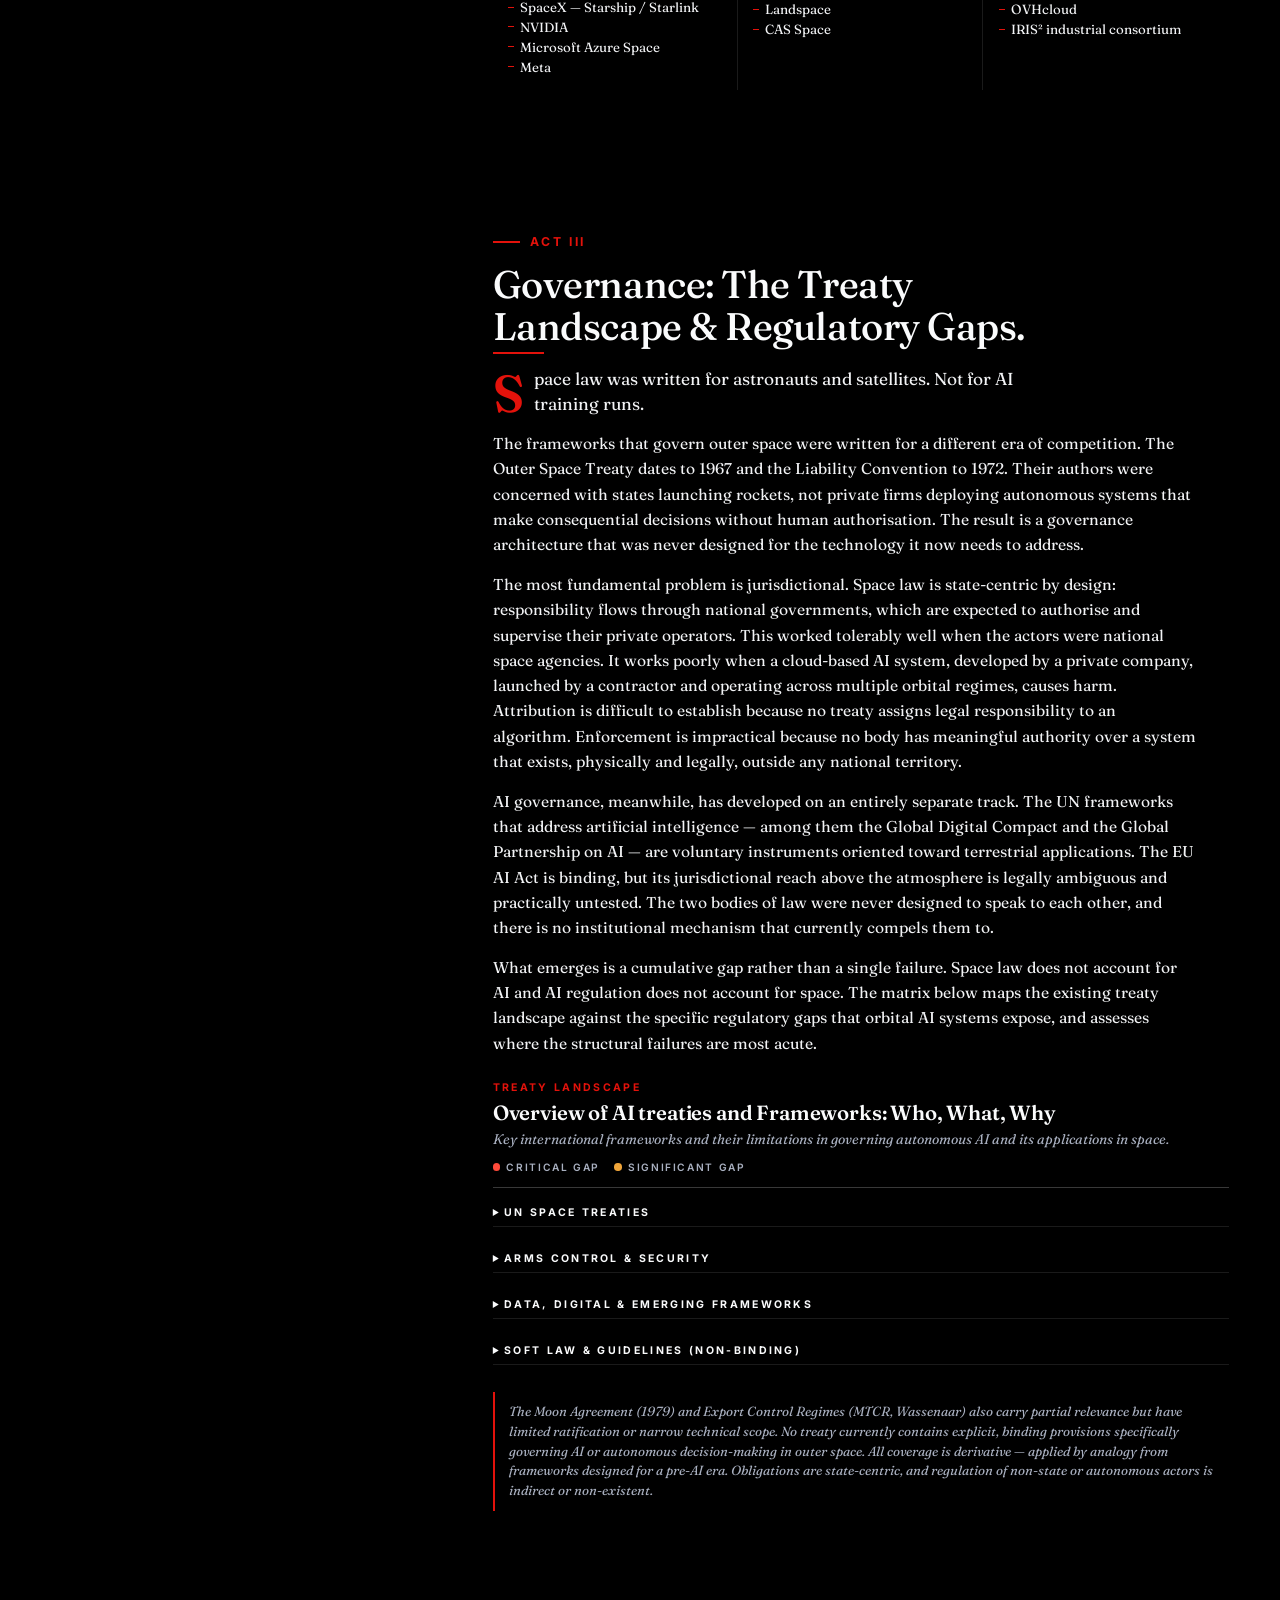
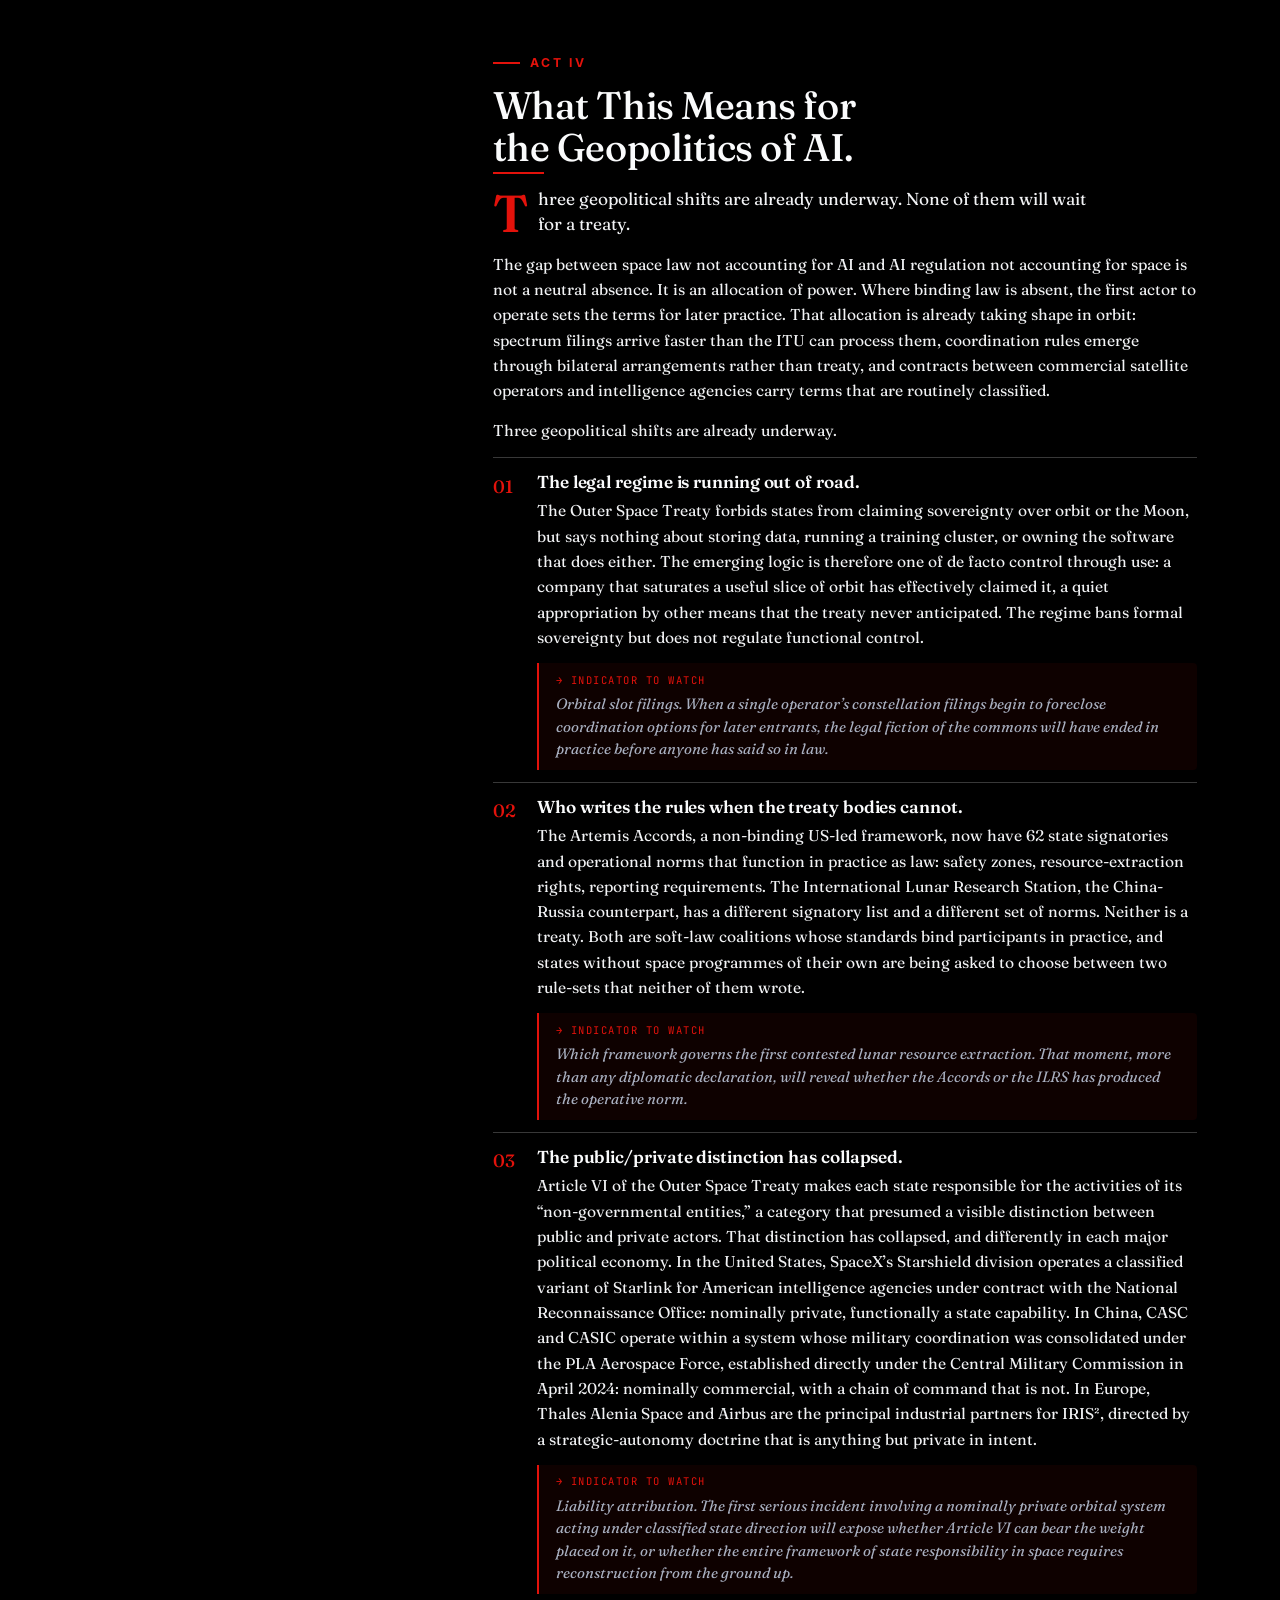
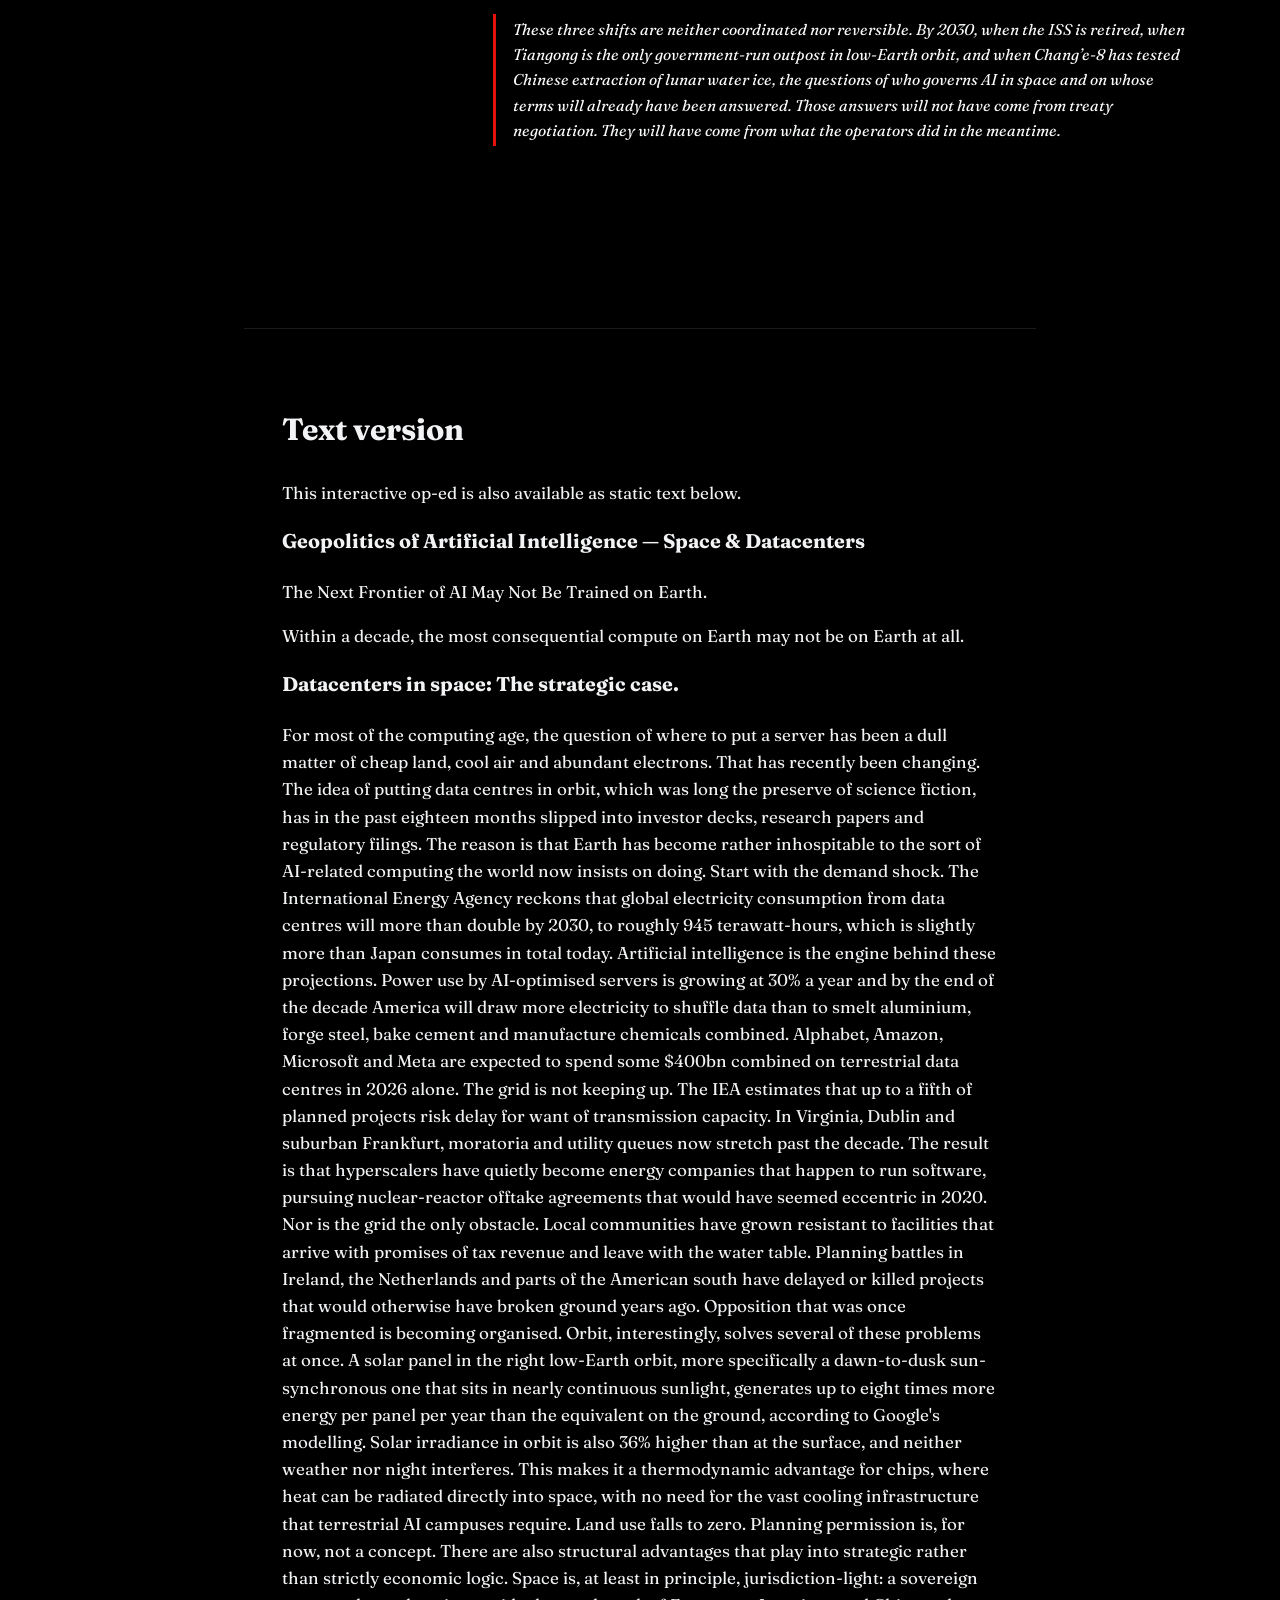
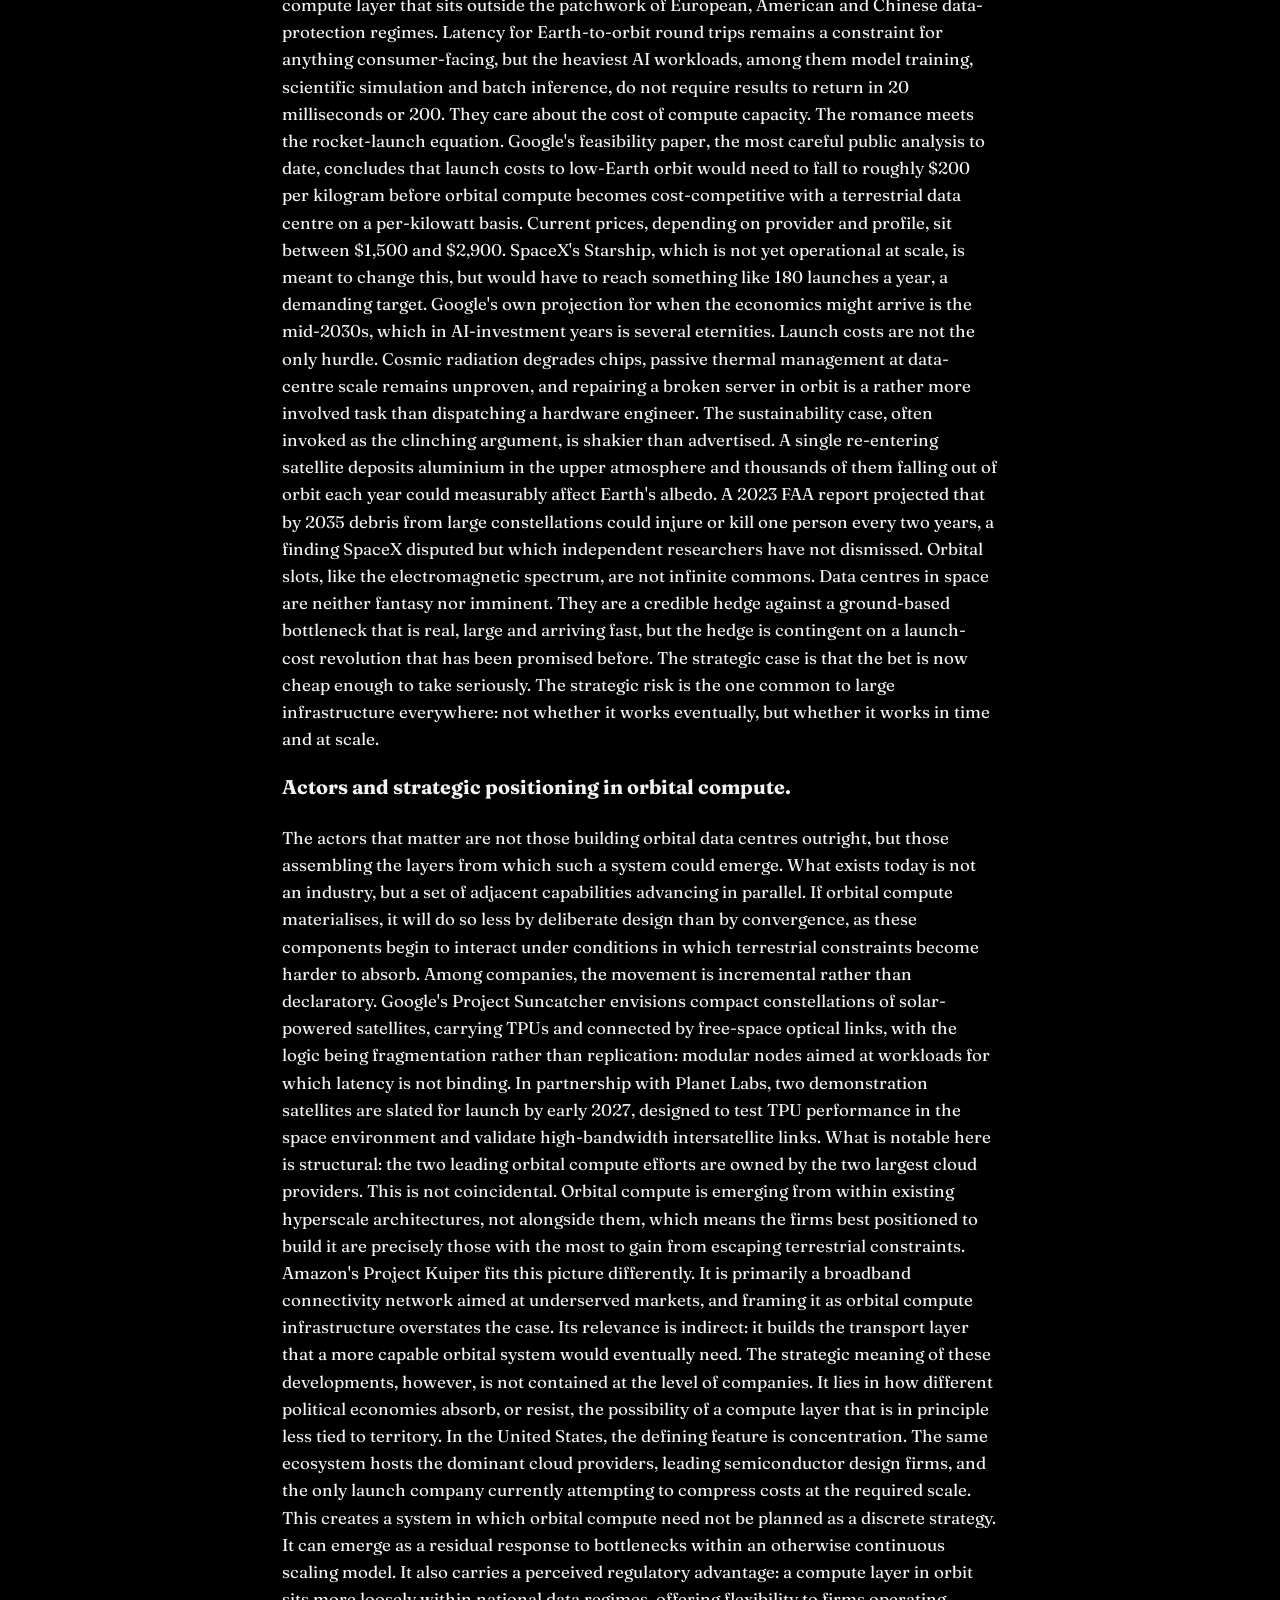
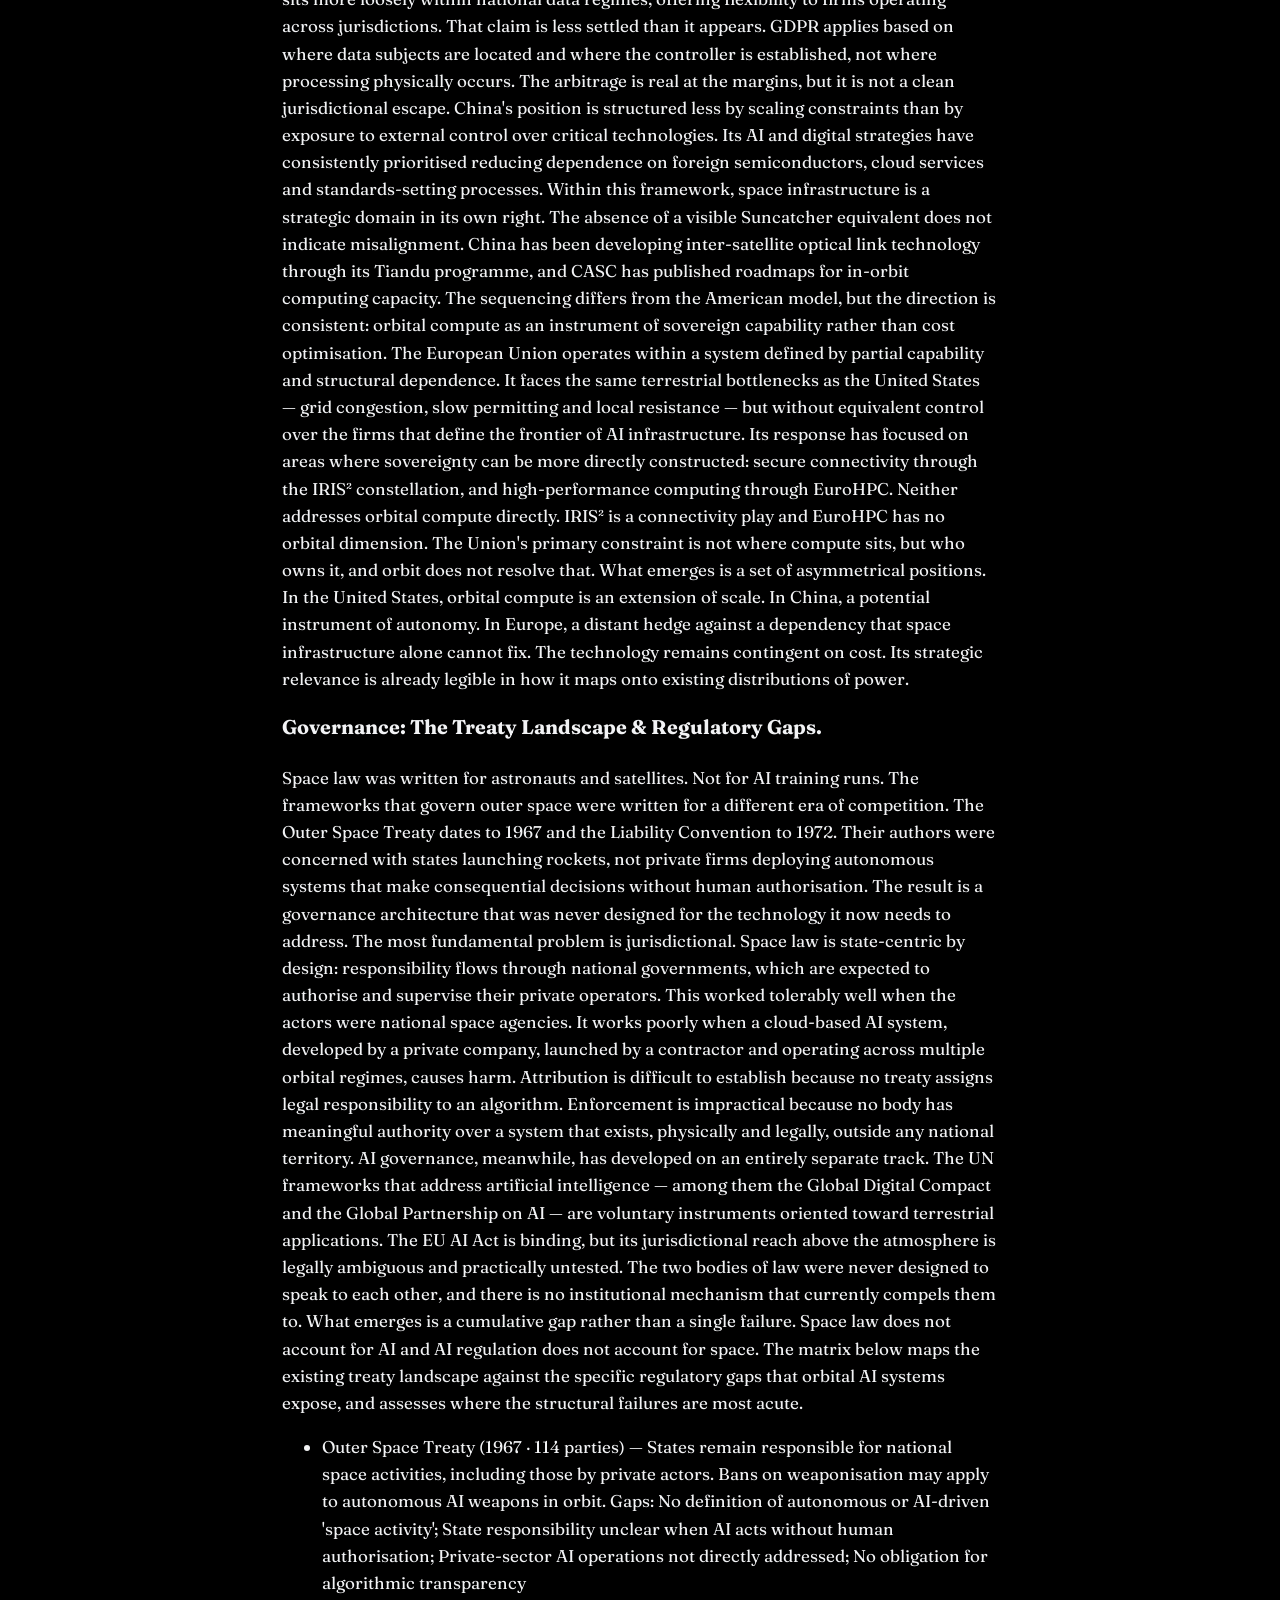
==== commit aa8a0a81: "Add gallery section and multimedia assets to op-ed: Introduced a new pinned gallery scene between Ac" ====
--- a/space-op-ed/index.html
+++ b/space-op-ed/index.html
@@ -627,14 +627,12 @@
           <p class="subtitle" data-bind="liftoff.subtitle"></p>
           <figure class="hero-video" aria-label="Intro video">
             <div class="hero-video-frame">
-              <iframe
-                src="https://www.youtube-nocookie.com/embed/ichlfqHF6XM?rel=0&amp;modestbranding=1"
-                title="The Next Frontier of AI Isn't a Model. It's an Orbit."
-                loading="lazy"
-                referrerpolicy="strict-origin-when-cross-origin"
-                allow="accelerometer; autoplay; clipboard-write; encrypted-media; gyroscope; picture-in-picture; web-share"
-                allowfullscreen
-              ></iframe>
+              <video
+                src="assets/intro.mp4"
+                controls
+                playsinline
+                preload="metadata"
+              ></video>
             </div>
           </figure>
           <div class="scroll-hint" data-layer="hint" aria-hidden="true">
@@ -648,7 +646,7 @@
       <section
         class="scene scene-whyNow"
         data-scene="whyNow"
-        data-range="0.10,0.50"
+        data-range="0.10,0.42"
         aria-labelledby="sc-whyNow-h"
       >
         <div class="scene-inner">
@@ -709,8 +707,36 @@
             <h3 class="act-subhead" data-bind="whyNow.sections.2.subhead"></h3>
             <p class="act-para" data-bind="whyNow.sections.2.body.0"></p>
             <p class="act-para" data-bind="whyNow.sections.2.body.1"></p>
-            <p class="act-para act-para--closer" data-bind="whyNow.sections.2.body.2"></p>
           </article>
+        </div>
+      </section>
+
+      <!-- Scene 1.5: Gallery — pinned split layout. The stage (rocket/cluster)
+           is muted during this moment so the images carry the frame. -->
+      <section
+        class="scene scene-gallery"
+        data-scene="gallery"
+        data-range="0.42,0.58"
+        aria-labelledby="sc-gallery-h"
+      >
+        <div class="gallery-sticky">
+          <div class="gallery-split">
+            <aside class="gallery-text">
+              <p class="gallery-kicker" data-bind="whyNow.gallery.kicker"></p>
+              <h2 class="gallery-heading" id="sc-gallery-h" data-bind="whyNow.gallery.heading"></h2>
+              <p class="gallery-body" data-bind="whyNow.gallery.text"></p>
+            </aside>
+            <ol class="gallery-grid" data-bind-list="whyNow.gallery.images" data-template="gimg">
+              <template data-template-id="gimg">
+                <li class="gallery-cell">
+                  <figure class="gallery-figure">
+                    <img data-field-attr="src|src" alt="" />
+                    <figcaption class="gallery-caption" data-field="title"></figcaption>
+                  </figure>
+                </li>
+              </template>
+            </ol>
+          </div>
         </div>
       </section>
 
@@ -718,7 +744,7 @@
       <section
         class="scene scene-actors"
         data-scene="actors"
-        data-range="0.50,0.66"
+        data-range="0.58,0.72"
         aria-labelledby="sc-actors-h"
       >
         <div class="scene-inner">
@@ -783,7 +809,7 @@
       <section
         class="scene scene-governance"
         data-scene="governance"
-        data-range="0.66,0.82"
+        data-range="0.72,0.86"
         aria-labelledby="sc-gov-h"
       >
         <div class="scene-inner">
@@ -938,7 +964,7 @@
       <section
         class="scene scene-futures"
         data-scene="futures"
-        data-range="0.82,1.0"
+        data-range="0.86,1.0"
         aria-labelledby="sc-futures-h"
       >
         <div class="scene-inner">
--- a/space-op-ed/styles/scenes.css
+++ b/space-op-ed/styles/scenes.css
@@ -129,13 +129,15 @@
   margin: 0.7rem 0 0;
   padding: 0;
   width: 100%;
-  /* Horizontal cap so it doesn't crowd the right-side rocket */
-  max-width: clamp(260px, 44vw, 440px);
+  /* Wide enough to feel prominent but must stay above the mountain silhouettes */
+  max-width: clamp(340px, 68vw, 680px);
 }
 .hero-video-frame {
   position: relative;
   width: 100%;
   aspect-ratio: 16 / 9;
+  /* Hard ceiling so the bottom of the frame never reaches the mountains (~15vh from bottom) */
+  max-height: calc(75vh - 7rem);
   border-radius: 8px;
   overflow: hidden;
   background: #000;
@@ -143,13 +145,15 @@
   box-shadow: 0 20px 40px -20px rgba(0, 0, 0, 0.9),
     0 0 0 1px rgba(255, 255, 255, 0.04) inset;
 }
-.hero-video-frame iframe {
+.hero-video-frame iframe,
+.hero-video-frame video {
   position: absolute;
   inset: 0;
   width: 100%;
   height: 100%;
   border: 0;
   display: block;
+  object-fit: cover;
 }
 
 /* Two-column layout: masthead text on the left, rocket claiming the right */
@@ -158,7 +162,7 @@
     align-items: flex-start;
     text-align: left;
     padding-left: clamp(1.5rem, 5vw, 4rem);
-    padding-right: clamp(10rem, 40vw, 28rem);
+    padding-right: clamp(6rem, 28vw, 18rem);
     padding-bottom: clamp(2rem, 4vh, 3.5rem);
     justify-content: flex-start;
     padding-top: clamp(2rem, 5vh, 4rem);
@@ -177,7 +181,7 @@
     font-size: 0.68rem;
   }
   .hero-video {
-    max-width: clamp(260px, 44vw, 440px);
+    max-width: clamp(340px, 68vw, 680px);
   }
   /* Thin red rule under the byline — front-page masthead accent */
   .scene-liftoff .byline::before {
@@ -411,6 +415,180 @@
   }
 }
 
+/* ---------- Scene 1.5: Pinned gallery ----------
+   Split layout parked against the viewport while the reader scrolls
+   through the scene's range. The stage (rocket/cluster) is muted during
+   this moment via `body.stage-muted`, set by the scene controller. */
+
+.scene-gallery {
+  /* Tall enough that the sticky inner pins for roughly one extra viewport
+     of scroll beyond its own 100vh — enough dwell for the four images to
+     cycle without dragging. Shrinks on narrow screens where the sticky
+     releases and the grid flows normally. */
+  min-height: 220vh;
+  pointer-events: auto;
+  padding: 0;
+}
+.gallery-sticky {
+  position: sticky;
+  top: 0;
+  height: 100vh;
+  display: flex;
+  align-items: center;
+  justify-content: center;
+  padding: clamp(2rem, 6vh, 5rem) clamp(1.2rem, 4vw, 3rem);
+  box-sizing: border-box;
+  pointer-events: auto;
+}
+.gallery-split {
+  width: 100%;
+  max-width: 1280px;
+  display: grid;
+  grid-template-columns: minmax(260px, 34%) 1fr;
+  gap: clamp(1.5rem, 3vw, 3rem);
+  align-items: center;
+}
+.gallery-text {
+  position: relative;
+  padding: 1.4rem 1.3rem 1.4rem 1.6rem;
+  background: rgba(7, 14, 34, 0.72);
+  border-left: 3px solid var(--economist-red);
+  border-radius: 2px;
+  backdrop-filter: blur(10px);
+  -webkit-backdrop-filter: blur(10px);
+  box-shadow: 0 28px 70px -30px rgba(0, 0, 0, 0.8);
+}
+.gallery-kicker {
+  margin: 0 0 0.5rem;
+  font-family: var(--mono);
+  font-size: 0.62rem;
+  letter-spacing: 0.22em;
+  text-transform: uppercase;
+  color: var(--economist-red);
+}
+.gallery-heading {
+  margin: 0 0 0.65rem;
+  font-family: var(--serif);
+  font-weight: 600;
+  font-size: clamp(1.15rem, 1.7vw, 1.5rem);
+  line-height: 1.15;
+  letter-spacing: -0.008em;
+  color: #fafbfc;
+  text-wrap: balance;
+}
+.gallery-body {
+  margin: 0;
+  font-family: var(--serif);
+  font-style: italic;
+  font-size: clamp(0.92rem, 1.1vw, 1.02rem);
+  line-height: 1.6;
+  color: var(--ink);
+}
+.gallery-grid {
+  list-style: none;
+  margin: 0;
+  padding: 0;
+  display: grid;
+  grid-template-columns: repeat(2, 1fr);
+  gap: clamp(0.6rem, 1.1vw, 1rem);
+}
+.gallery-cell {
+  margin: 0;
+}
+.gallery-figure {
+  position: relative;
+  margin: 0;
+  aspect-ratio: 16 / 10;
+  overflow: hidden;
+  border-radius: 4px;
+  border: 1px solid var(--rule-strong);
+  background: #0a0e1a;
+  opacity: 0.48;
+  transform: translateY(10px) scale(0.985);
+  transition:
+    opacity 520ms var(--ease-out),
+    transform 520ms var(--ease-out),
+    box-shadow 520ms var(--ease-out),
+    border-color 520ms var(--ease-out);
+}
+.gallery-cell.is-active .gallery-figure {
+  opacity: 1;
+  transform: translateY(0) scale(1);
+  border-color: rgba(227, 18, 11, 0.75);
+  box-shadow:
+    0 26px 70px -28px rgba(0, 0, 0, 0.85),
+    0 0 0 1px rgba(227, 18, 11, 0.55);
+}
+.gallery-figure img {
+  display: block;
+  width: 100%;
+  height: 100%;
+  object-fit: cover;
+  transition: transform 700ms var(--ease-out);
+}
+.gallery-cell.is-active .gallery-figure img {
+  transform: scale(1.03);
+}
+.gallery-caption {
+  position: absolute;
+  left: 0;
+  right: 0;
+  bottom: 0;
+  padding: 0.55rem 0.8rem 0.5rem;
+  background: linear-gradient(
+    to top,
+    rgba(0, 0, 0, 0.85) 0%,
+    rgba(0, 0, 0, 0.55) 60%,
+    rgba(0, 0, 0, 0) 100%
+  );
+  font-family: var(--sans);
+  font-weight: 600;
+  font-size: 0.72rem;
+  letter-spacing: 0.08em;
+  text-transform: uppercase;
+  color: #fafbfc;
+}
+
+@media (max-width: 860px) {
+  .scene-gallery {
+    min-height: auto;
+  }
+  .gallery-sticky {
+    position: relative;
+    height: auto;
+    padding: clamp(1.5rem, 6vh, 3rem) clamp(1rem, 4vw, 2rem);
+  }
+  .gallery-split {
+    grid-template-columns: 1fr;
+    gap: 1.2rem;
+  }
+  .gallery-grid {
+    grid-template-columns: repeat(2, 1fr);
+  }
+}
+
+/* Reduced-motion users read linearly — release the sticky pin, show all
+   images at full opacity, and let the gallery flow as a normal block. */
+.reduced-motion .gallery-sticky {
+  position: relative;
+  height: auto;
+}
+.reduced-motion .gallery-figure {
+  opacity: 1;
+  transform: none;
+}
+
+/* Stage mute: while the gallery's sticky panel is pinned in the viewport,
+   fade the cluster out so the image grid carries the frame. Stars and sky
+   stay on — they're the cosmos backdrop the images sit in front of. The
+   rocket is already gone by this point (faded permanently in stage.js),
+   so only the cluster needs muting here — and only the cluster comes
+   back when the pin releases. */
+body.stage-muted .cluster {
+  opacity: 0 !important;
+  transition: opacity 360ms var(--ease-out);
+}
+
 /* ---------- Scene 2: Actors (briefing-card format) ---------- */
 
 .actors {
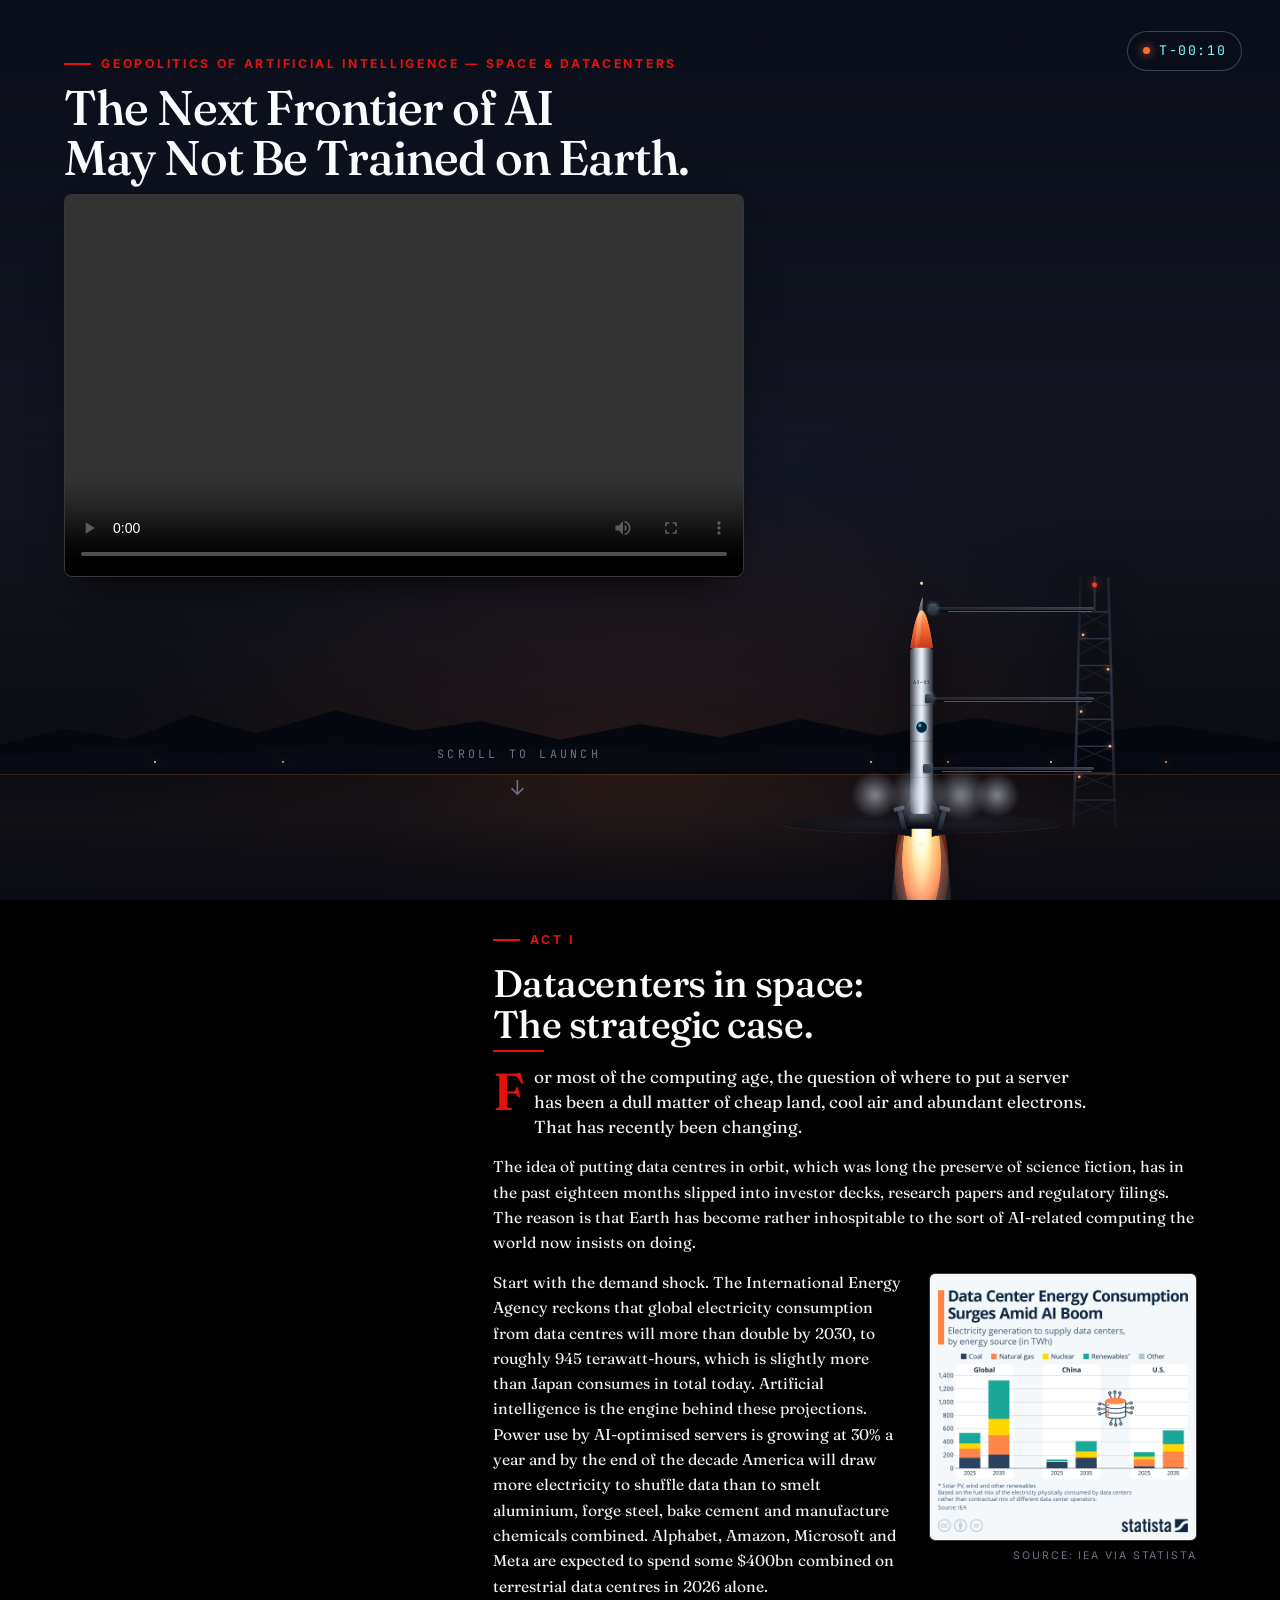
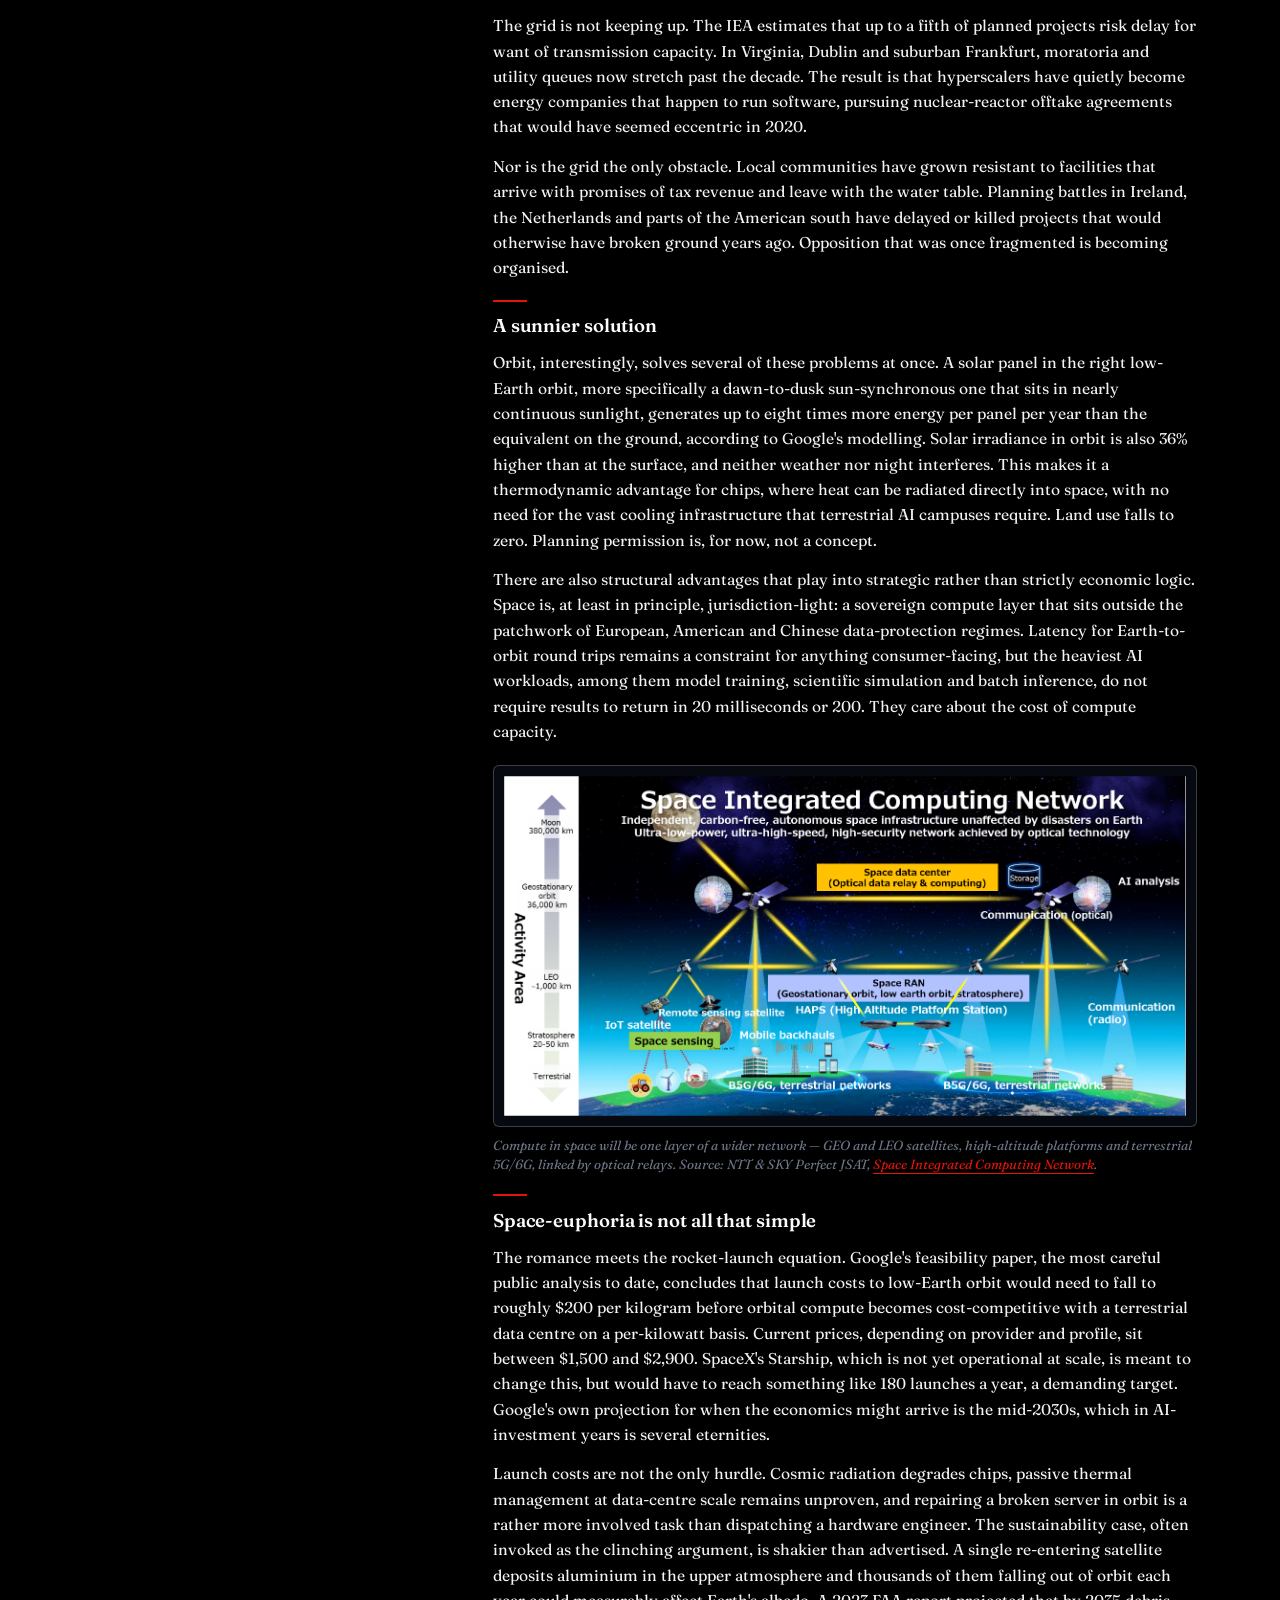
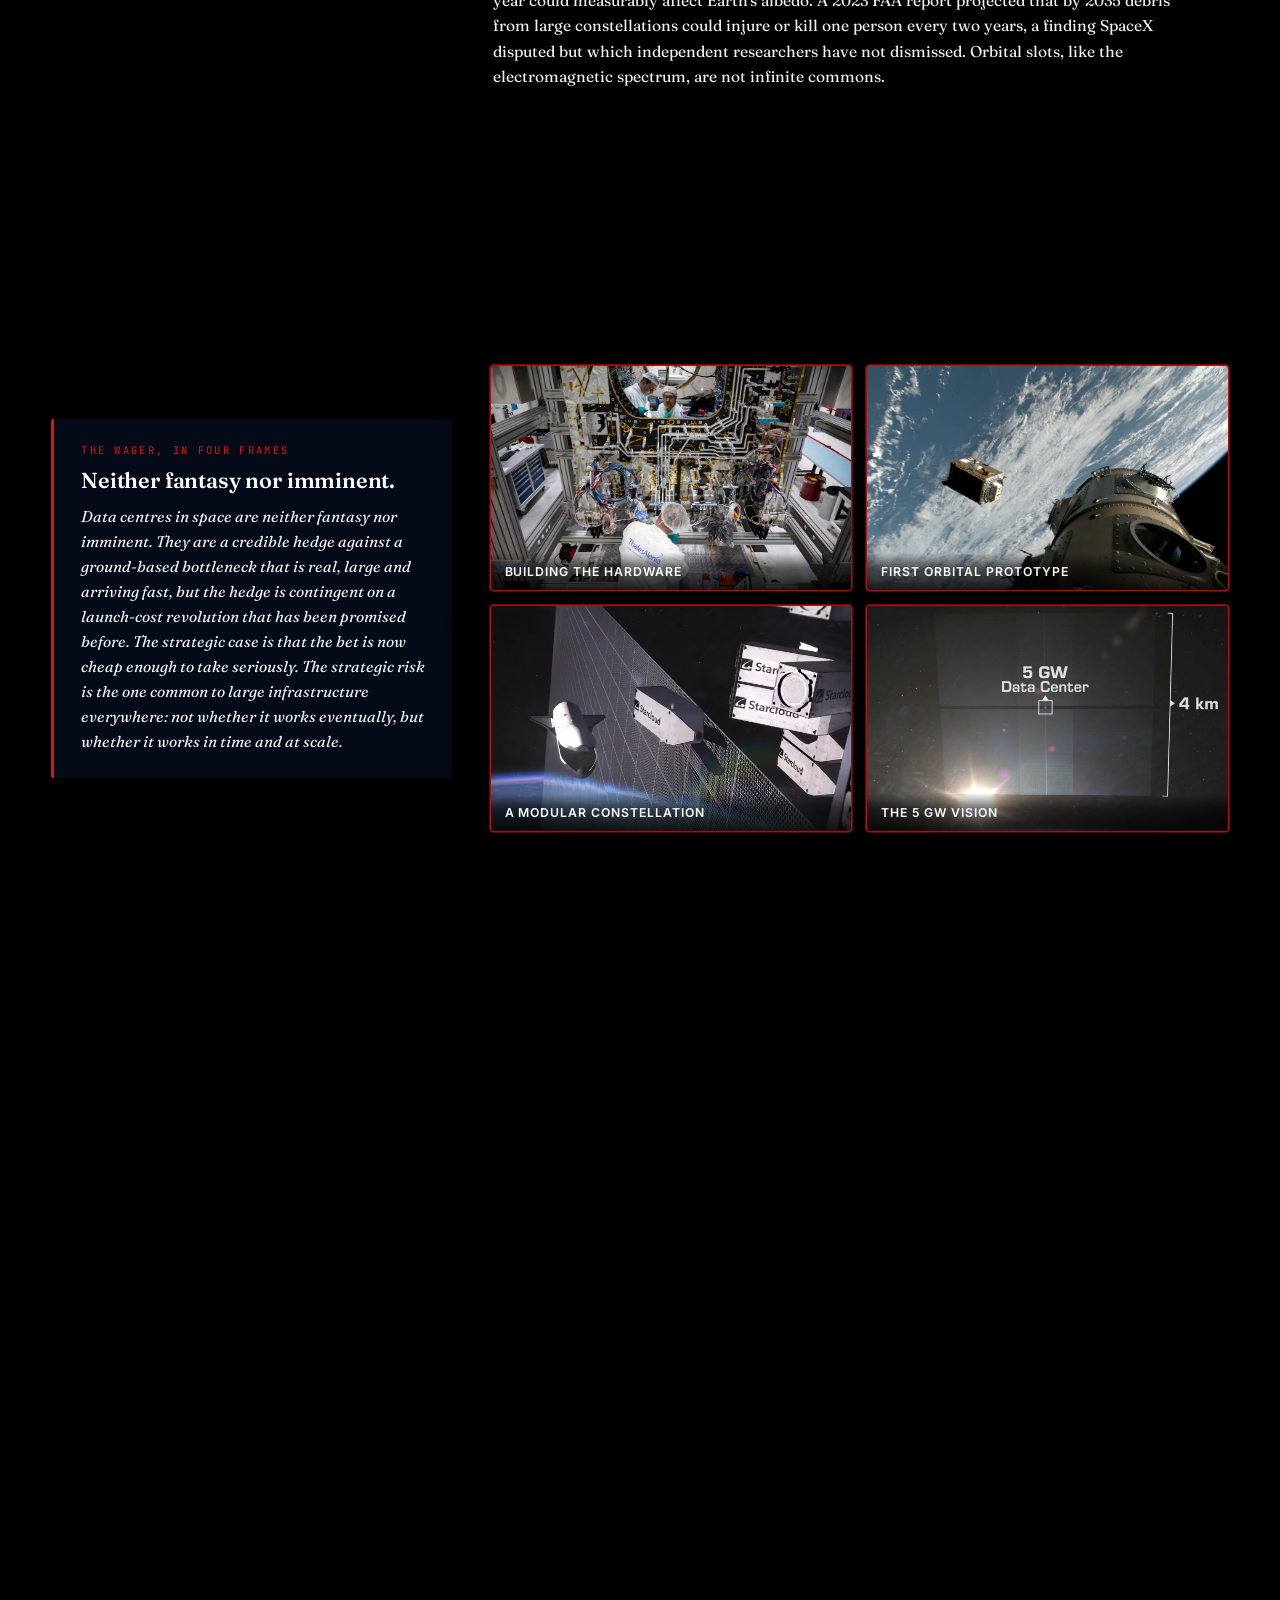
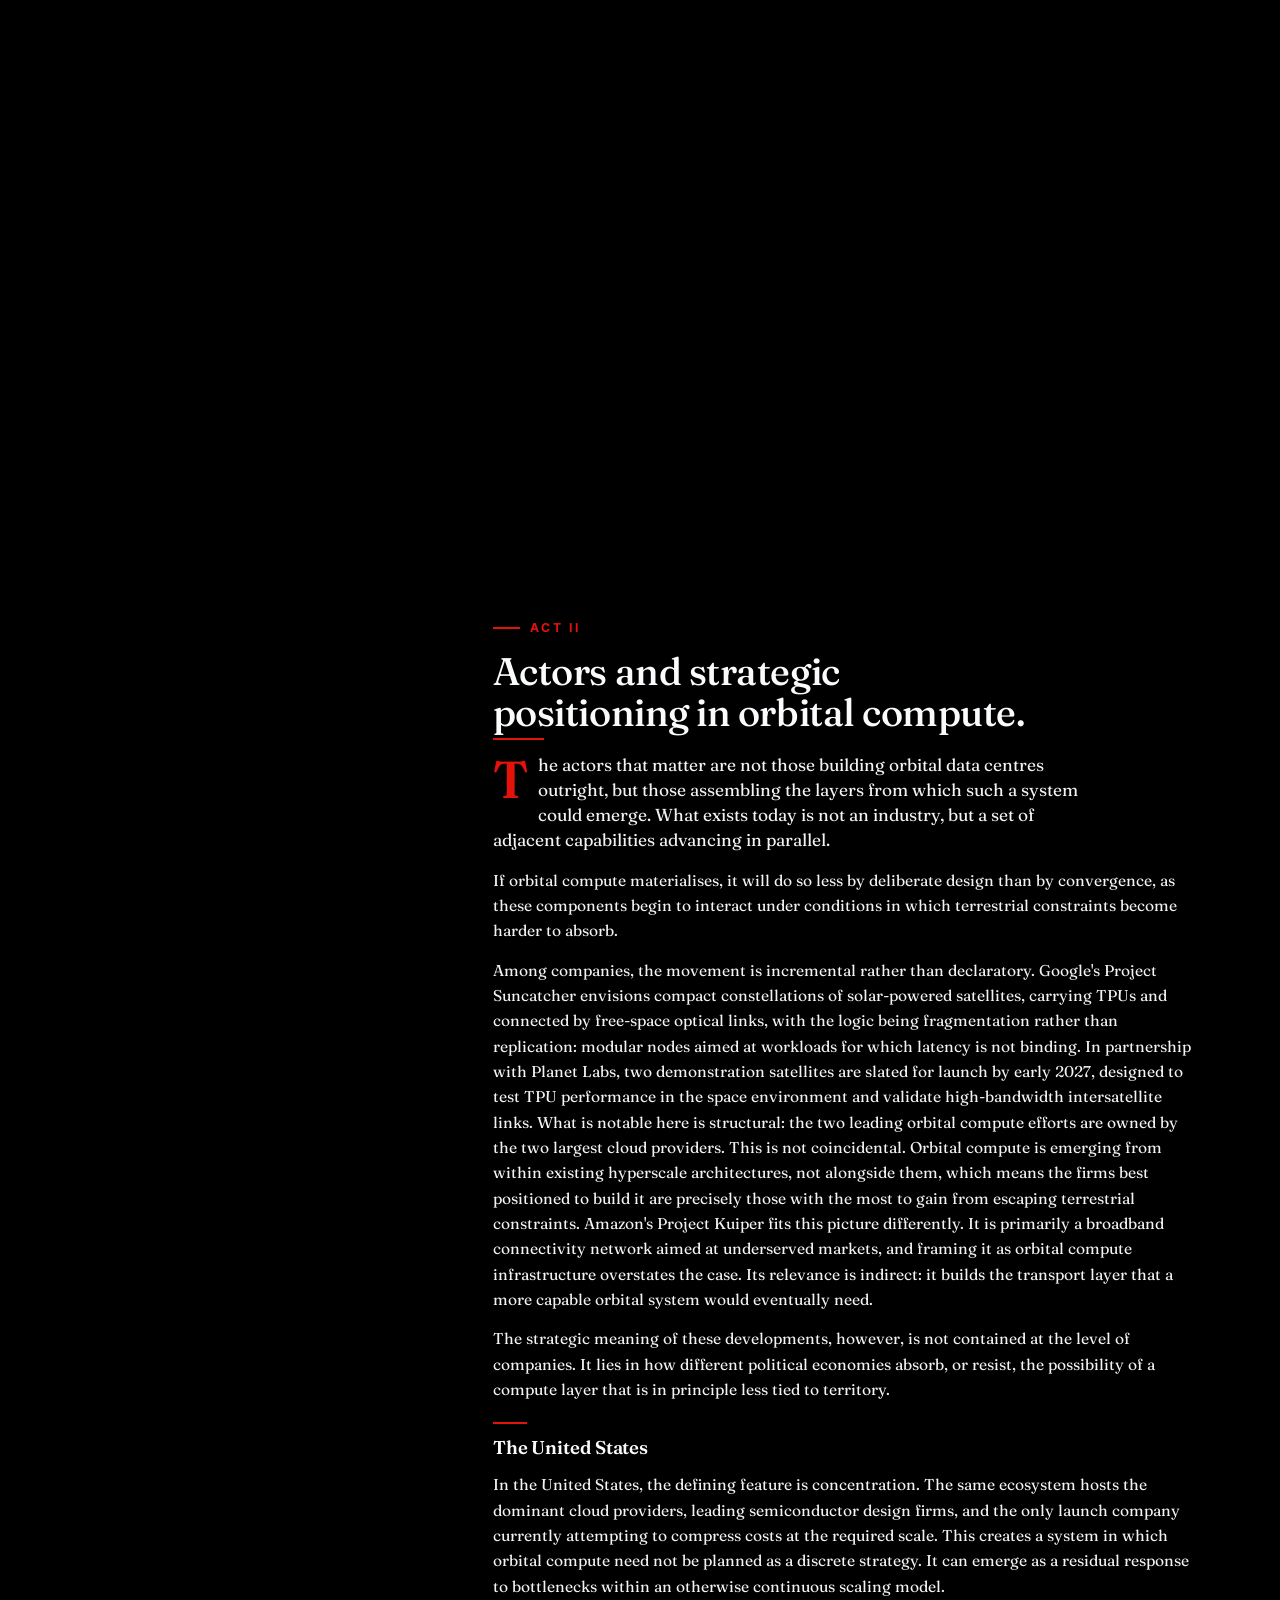
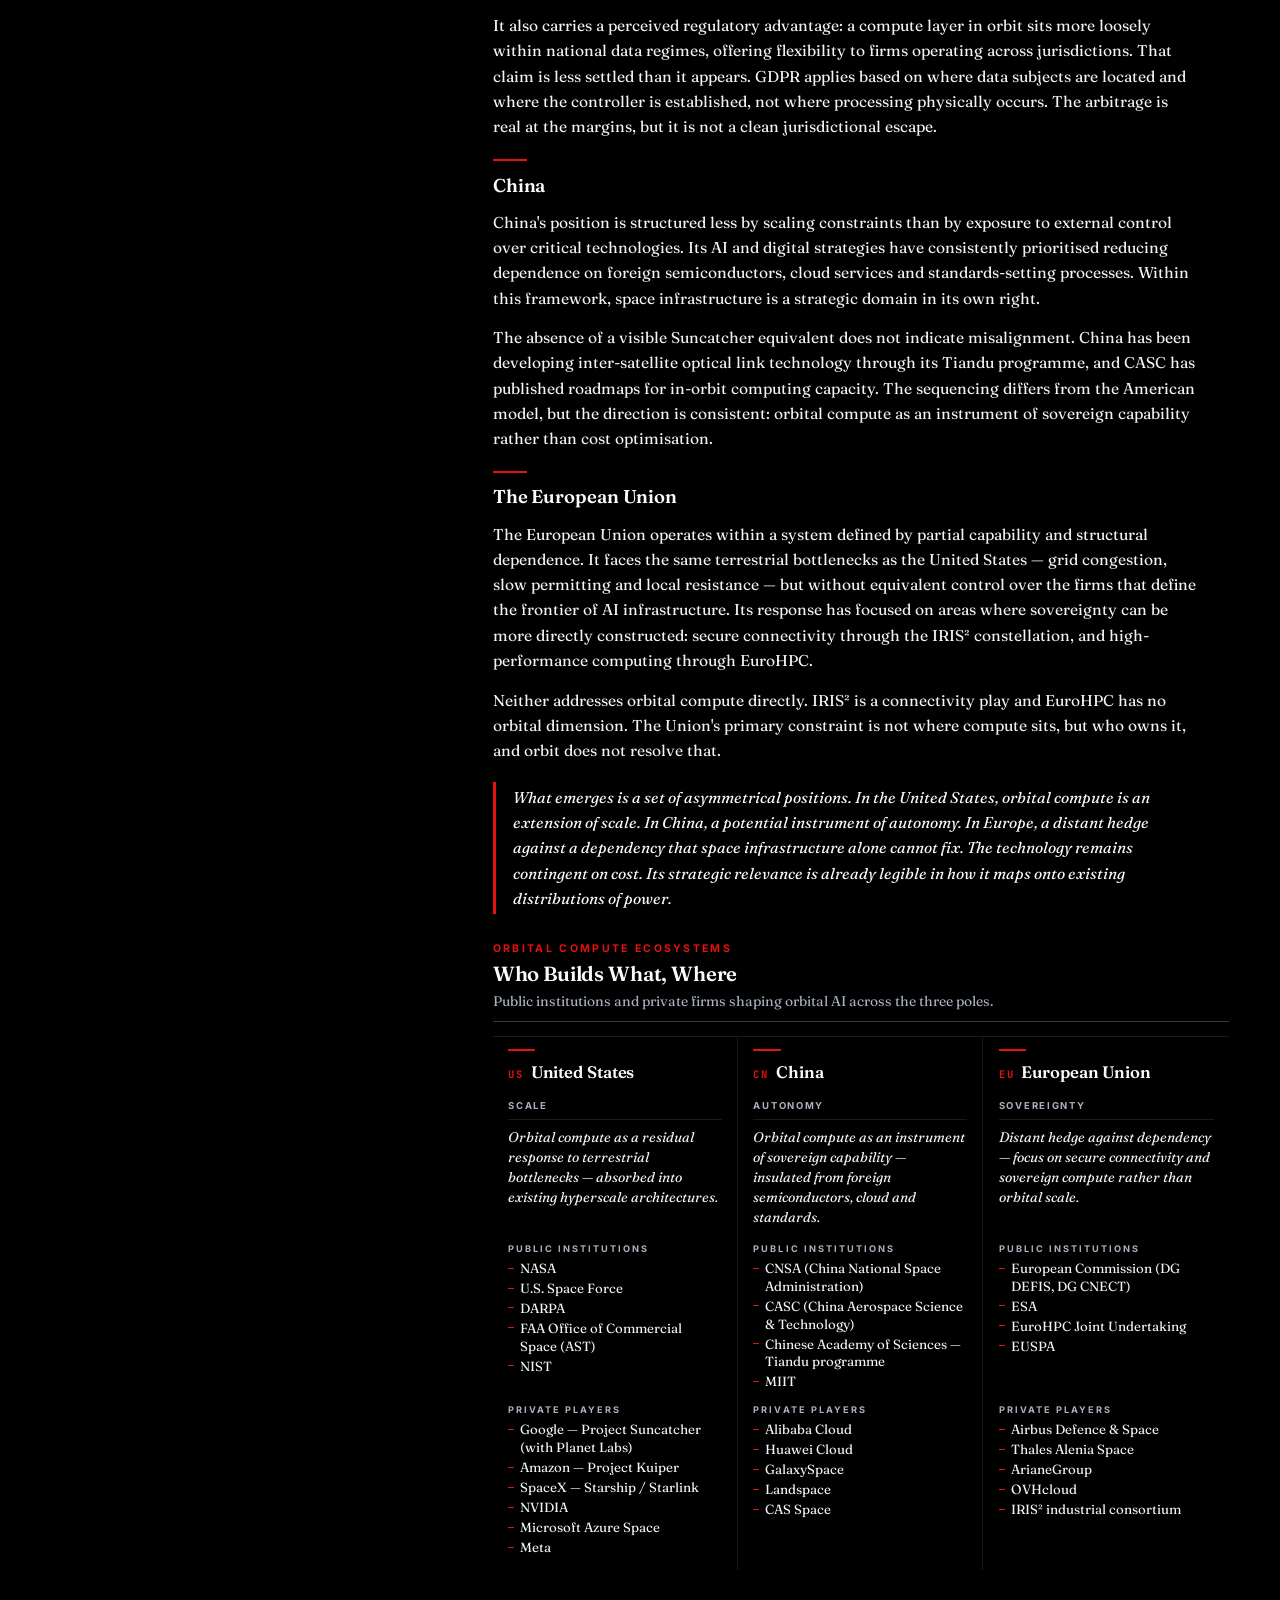
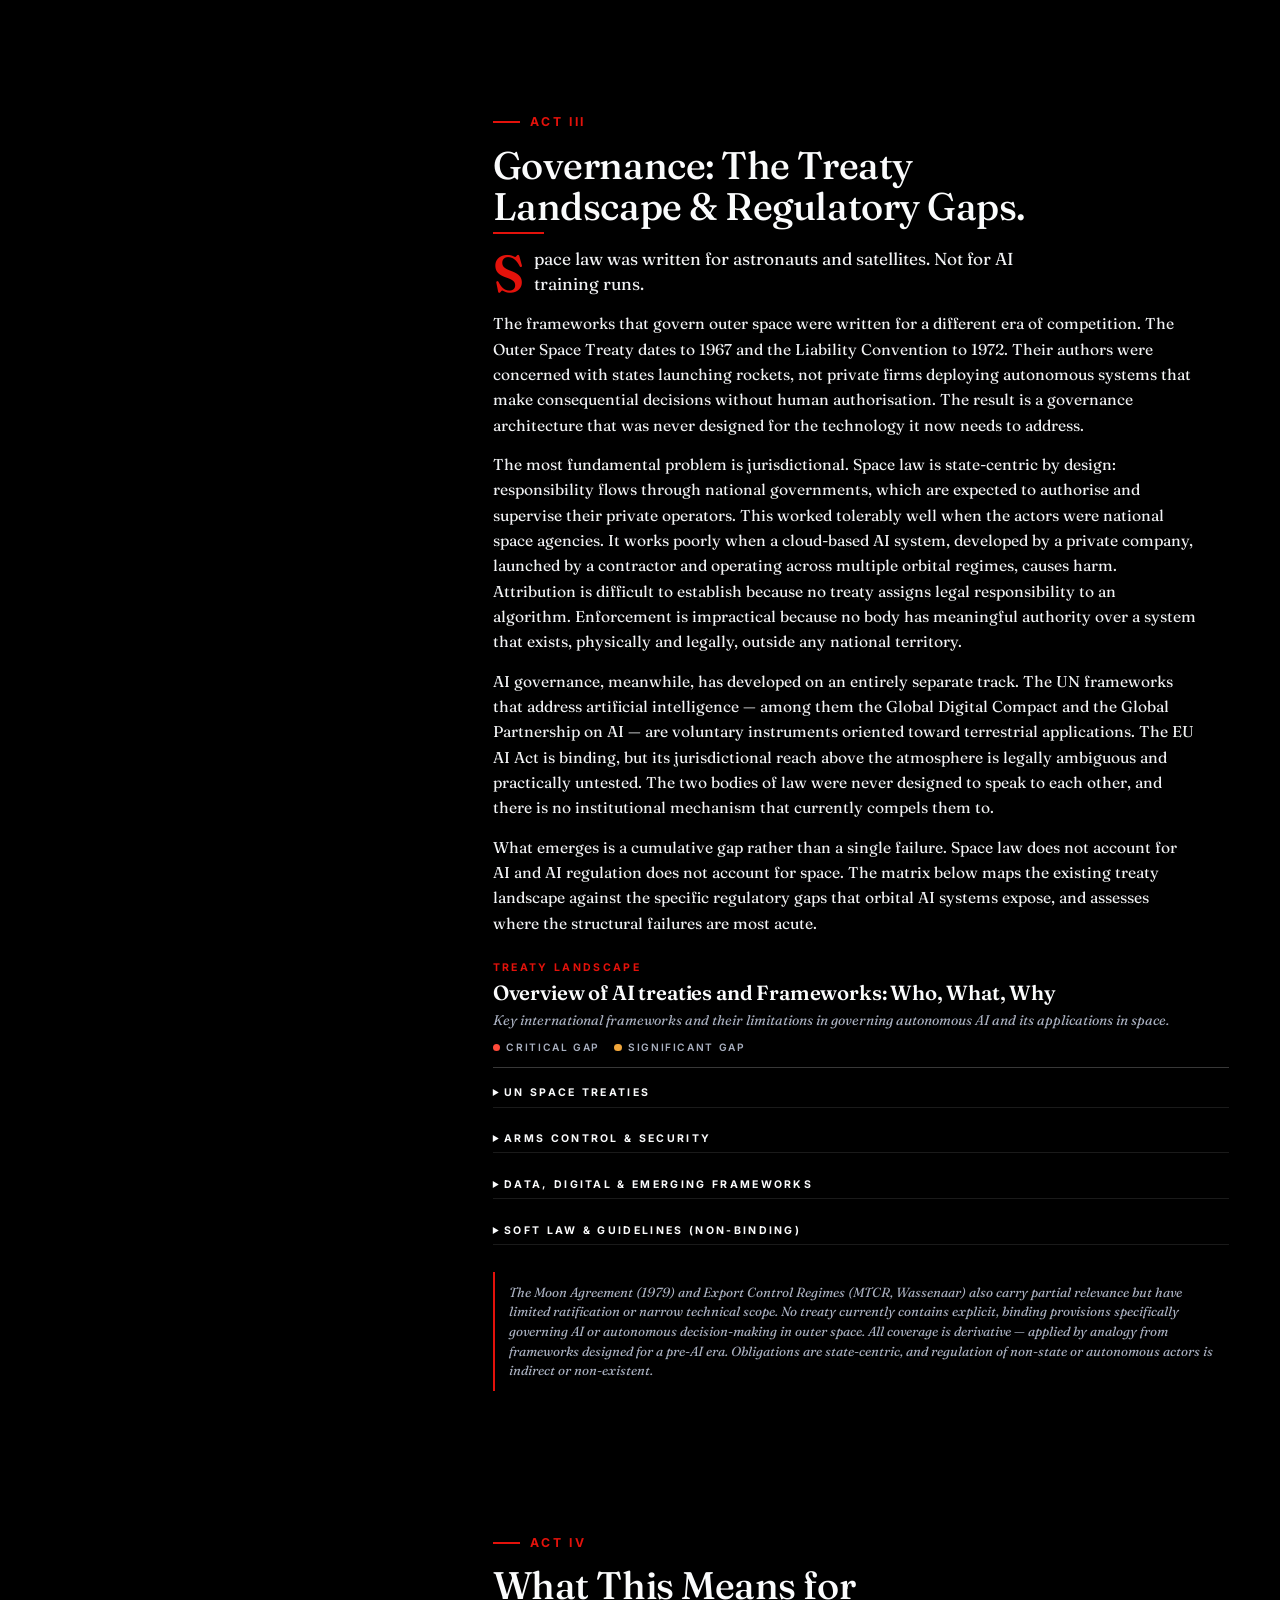
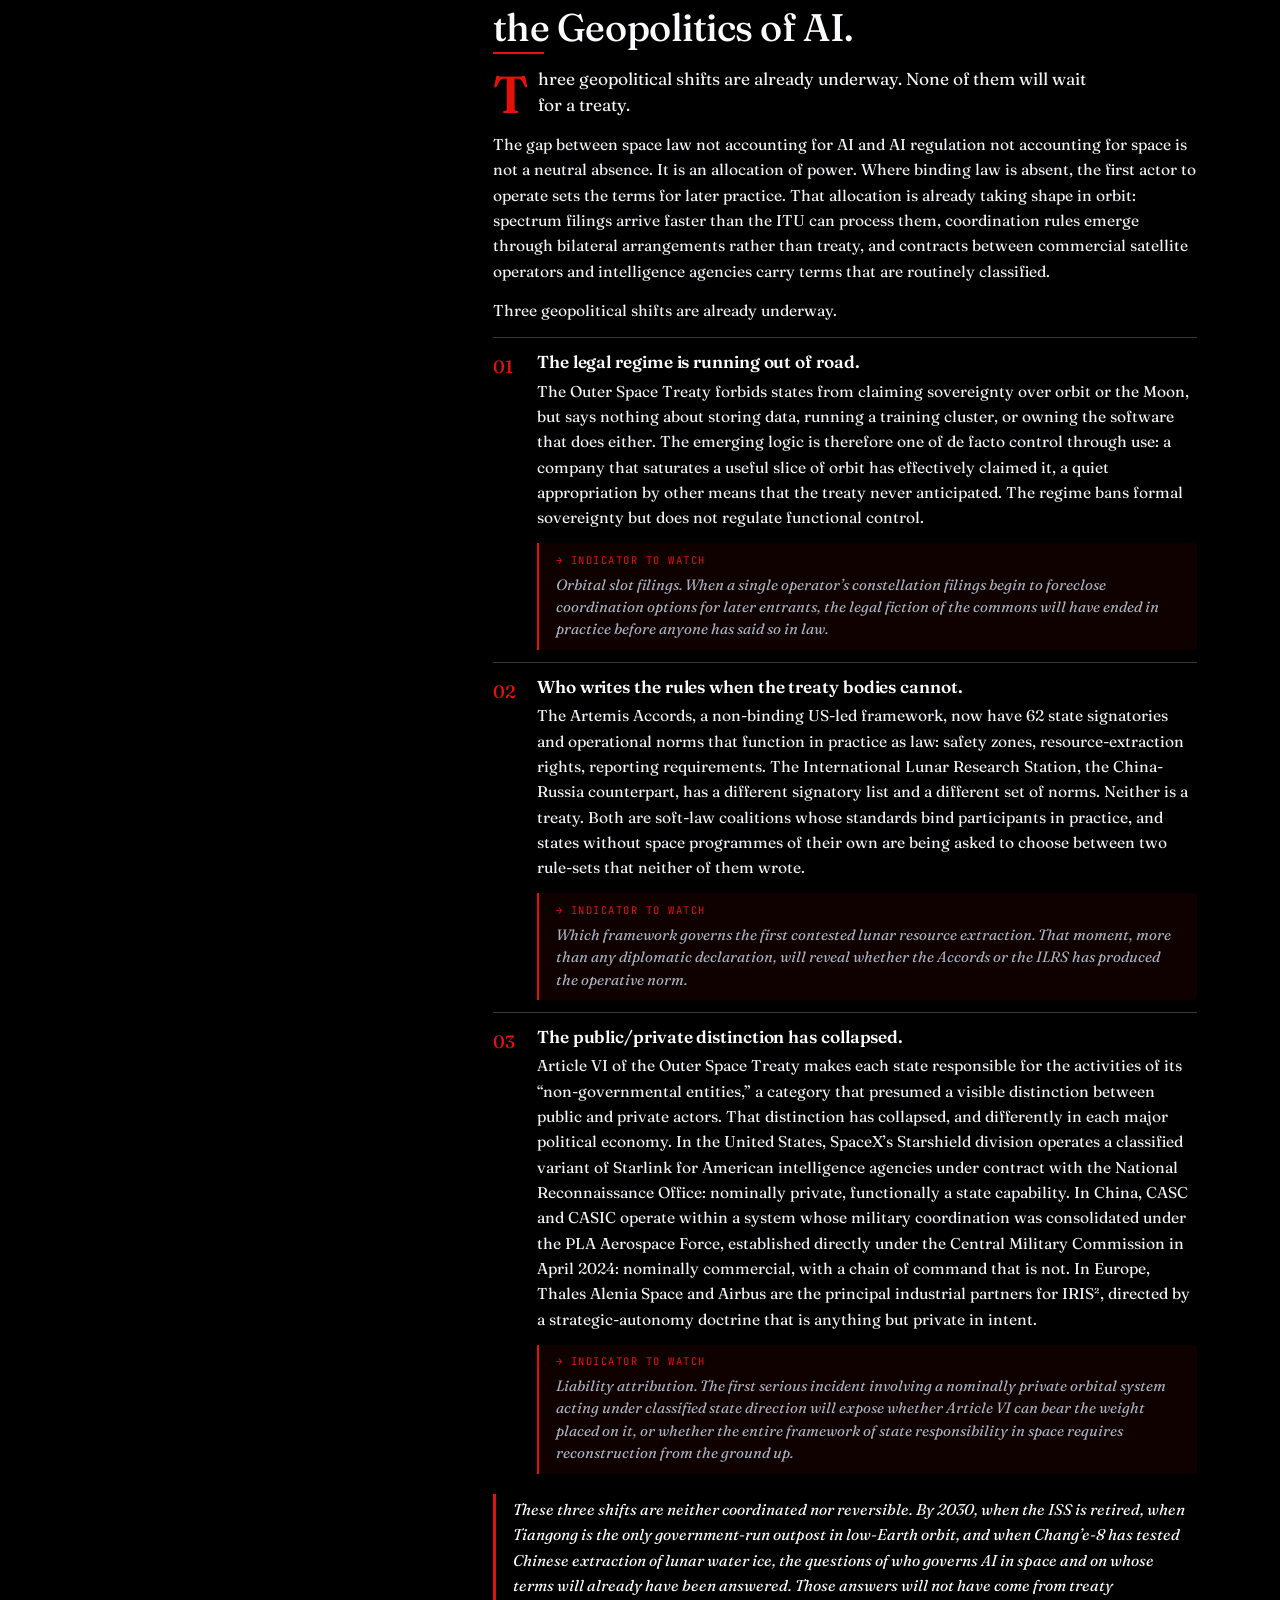
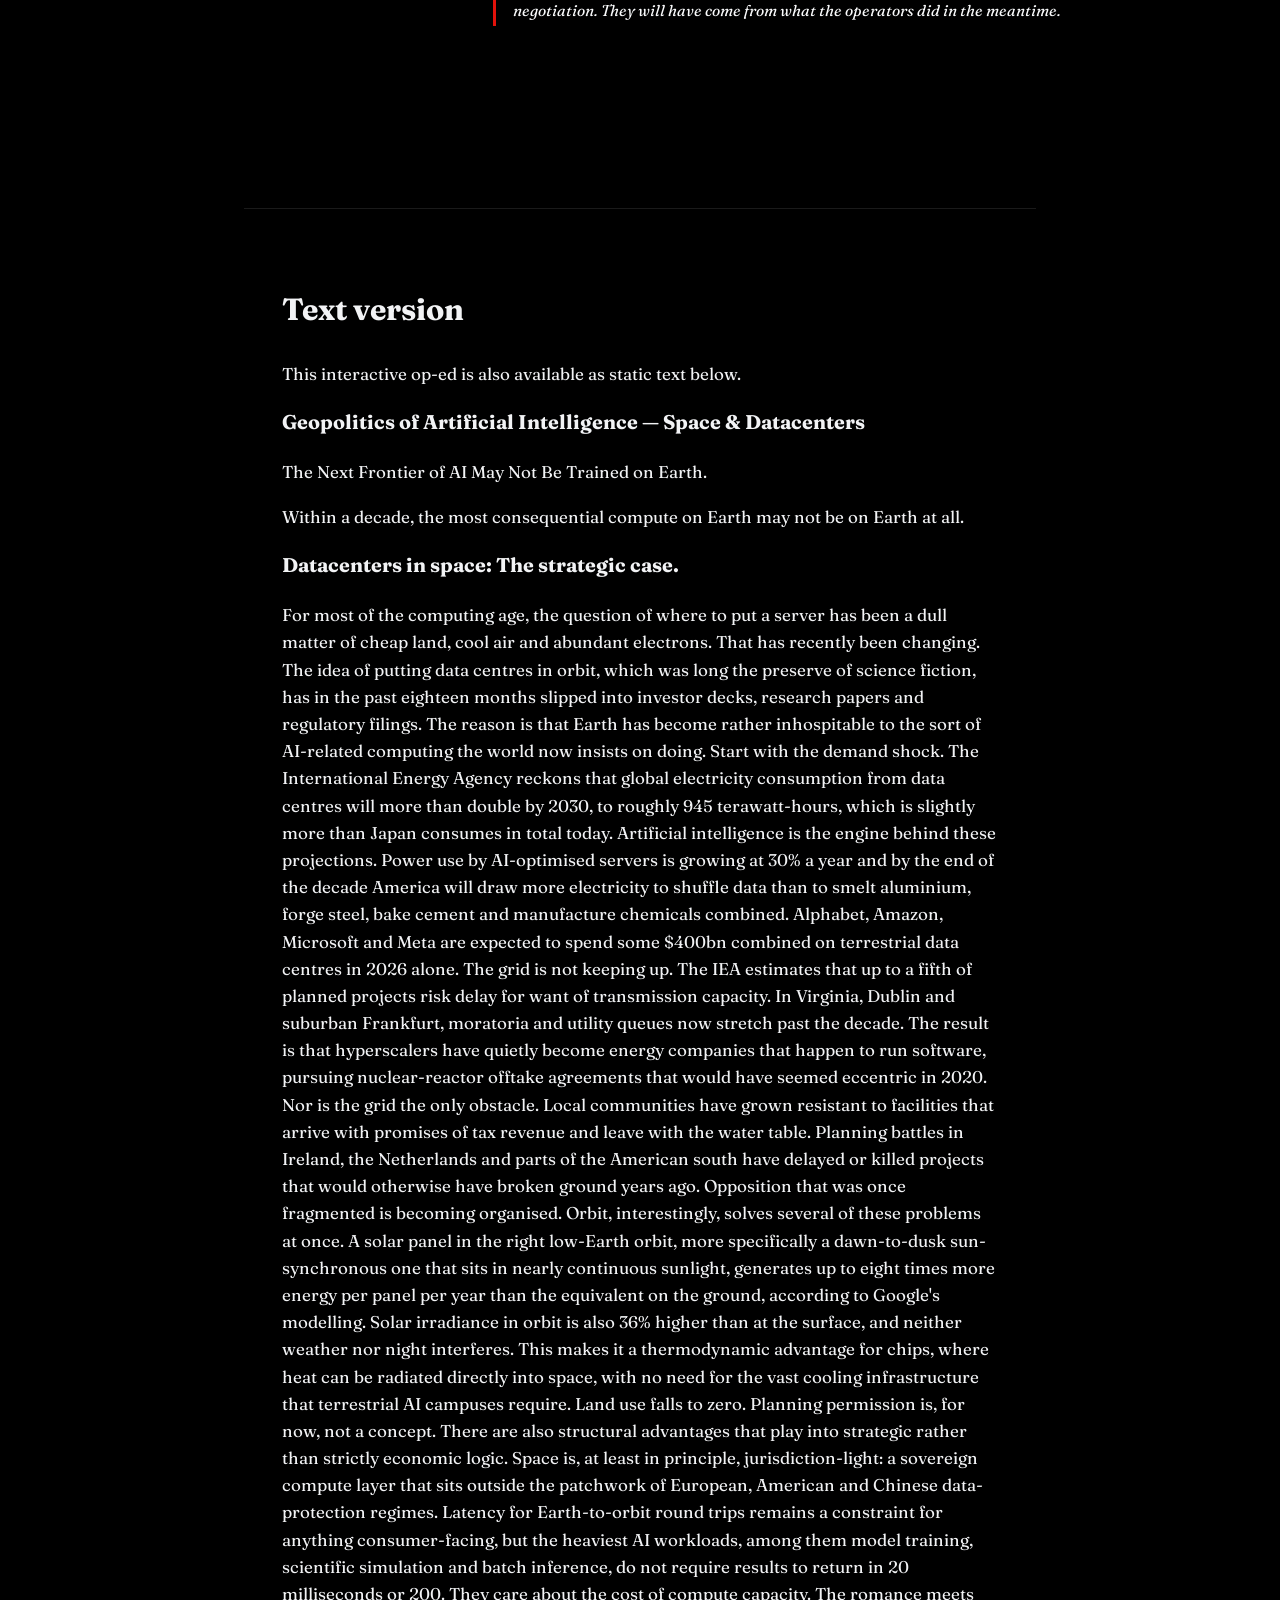
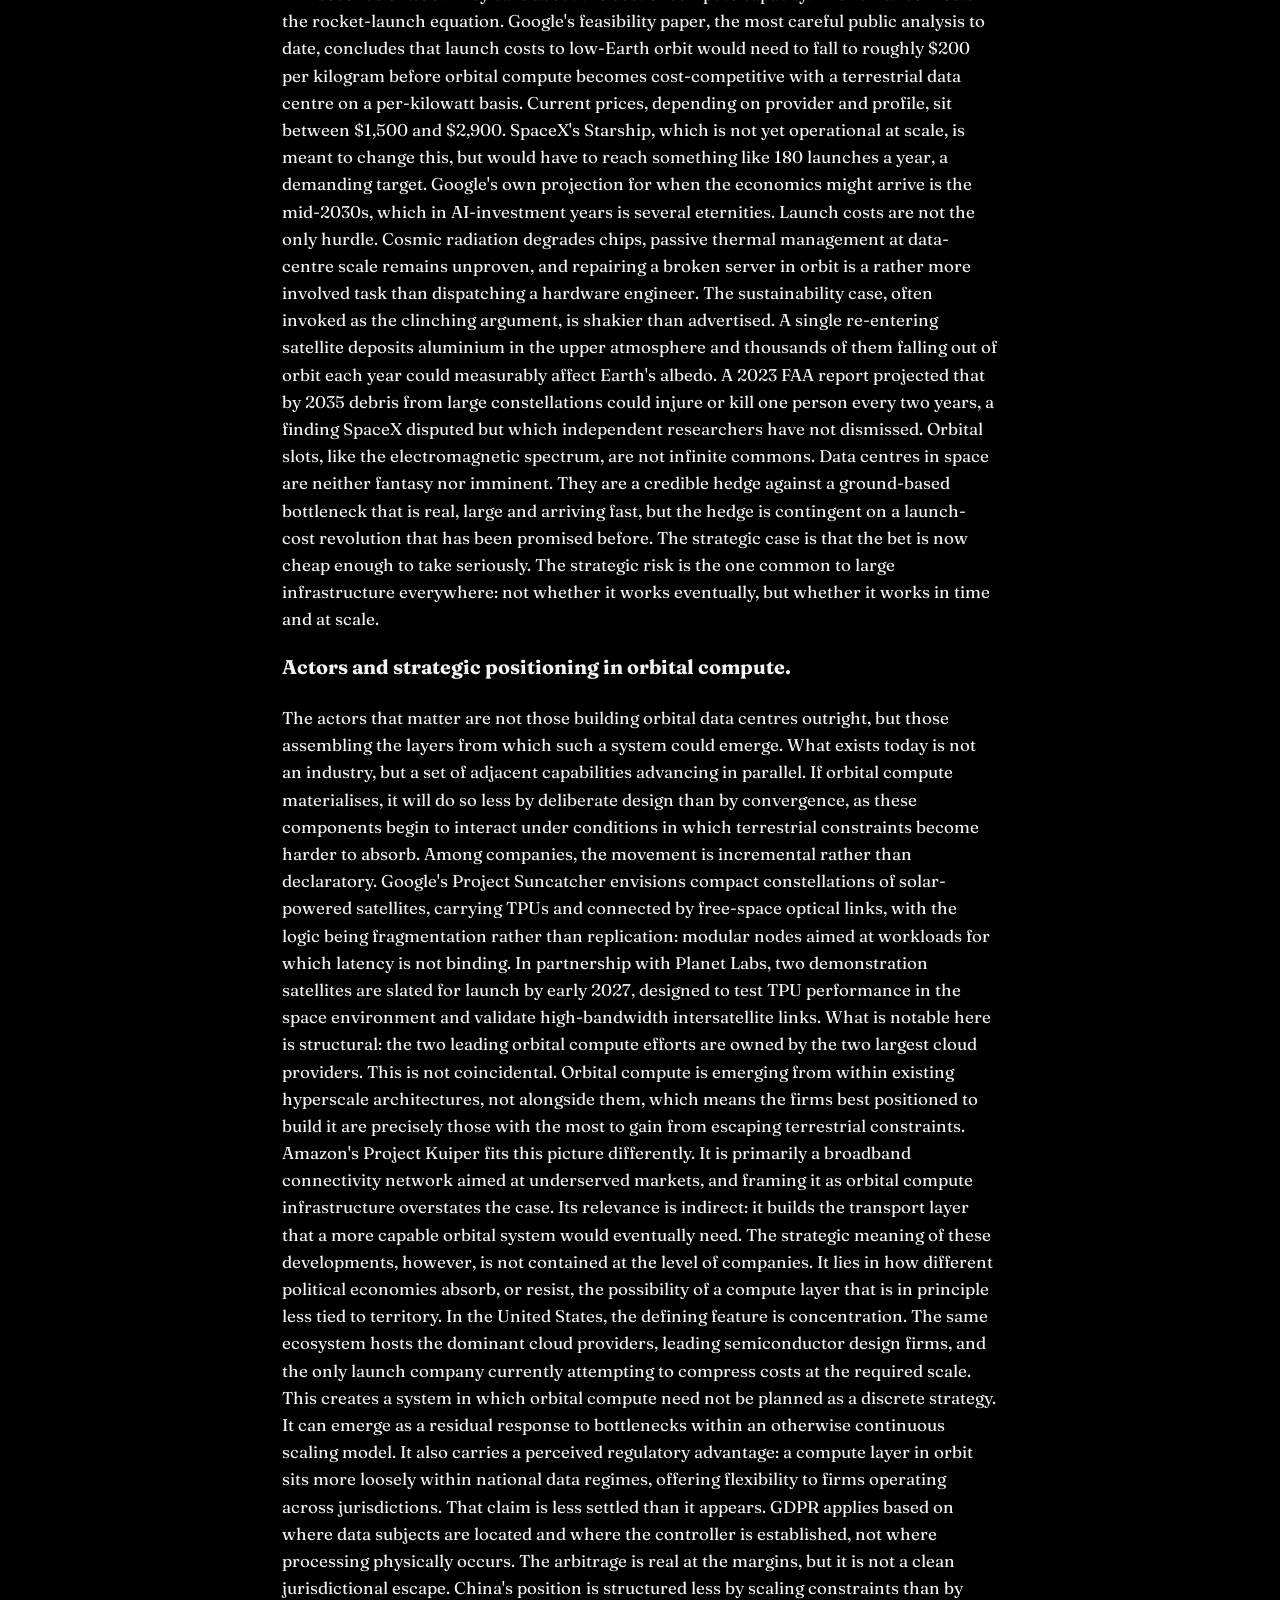
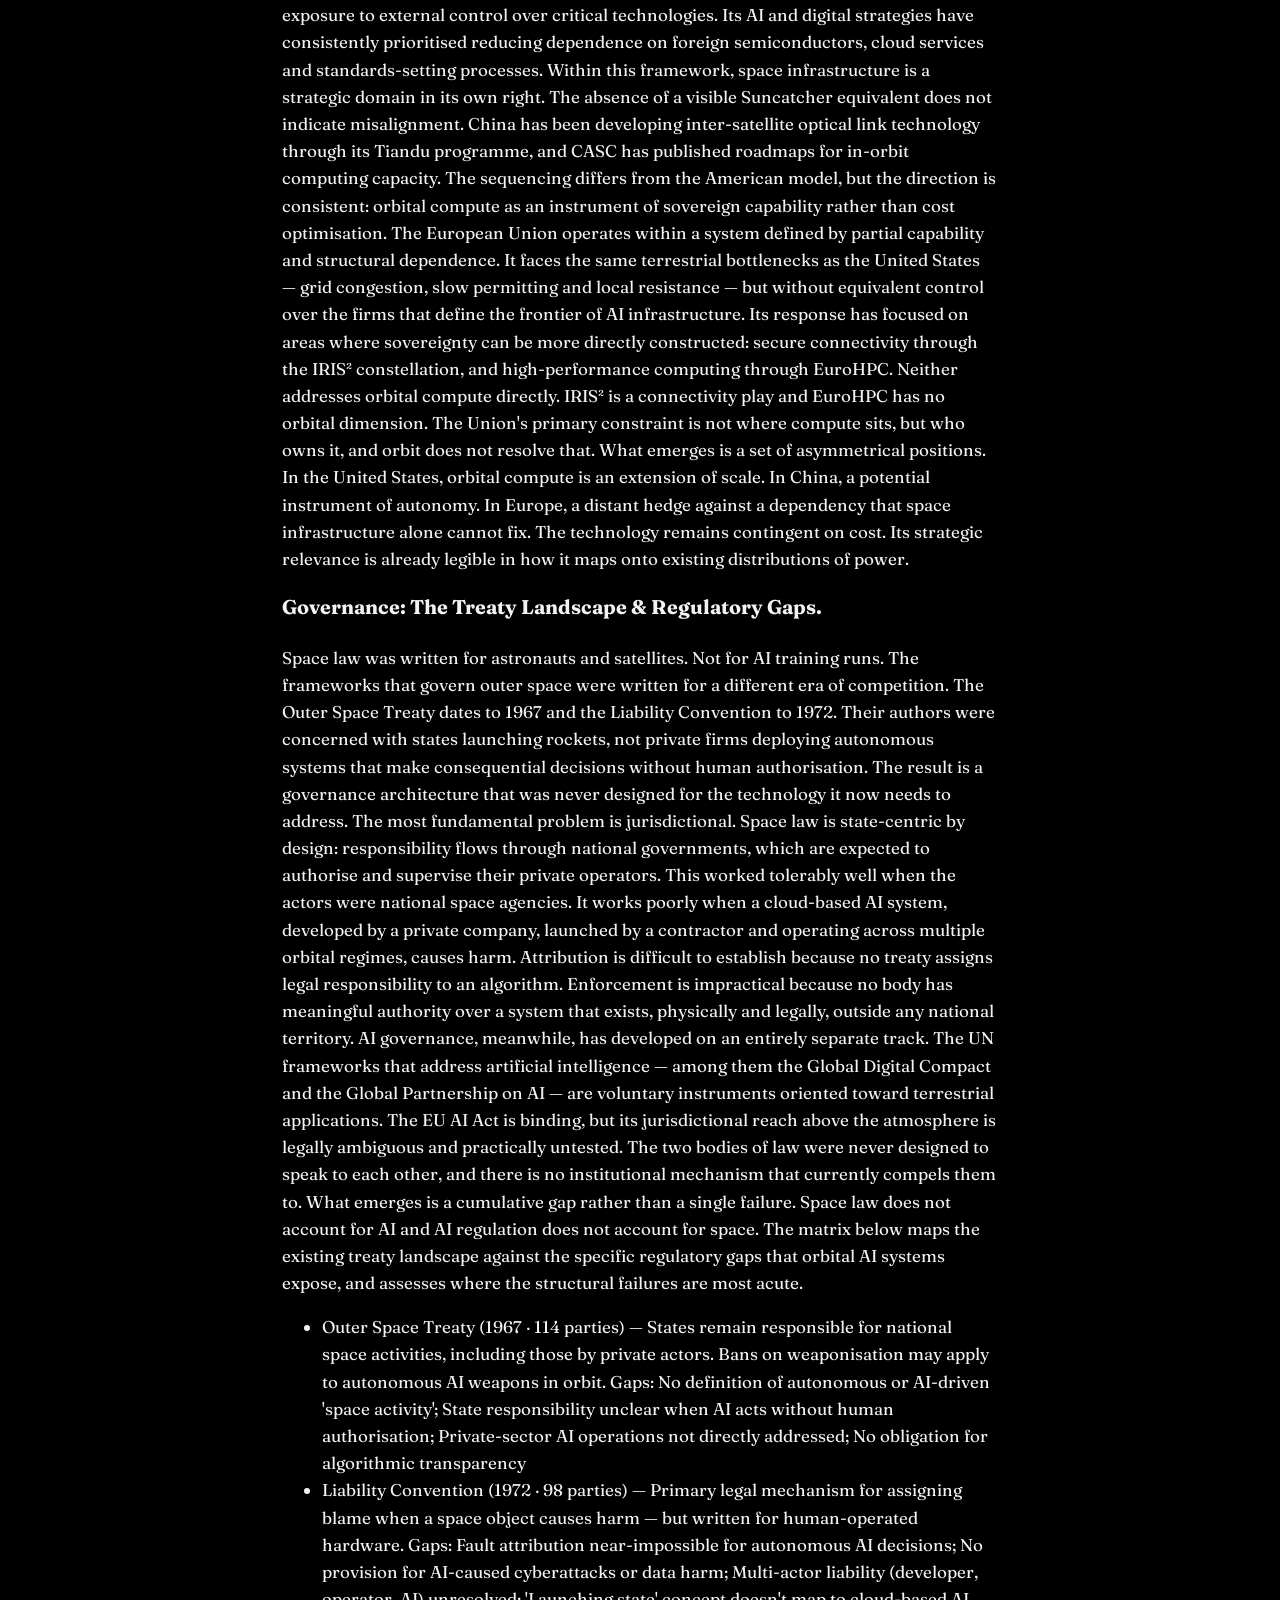
==== commit e5cb0fa8: "Update op-ed layout: Removed subtitle from the HTML structure and adjusted CSS margin-top from clamp" ====
--- a/space-op-ed/index.html
+++ b/space-op-ed/index.html
@@ -624,7 +624,7 @@
         <div class="scene-inner scene-inner--centered">
           <p class="kicker" data-bind="liftoff.kicker"></p>
           <h1 class="display" id="sc-liftoff-h" data-bind="liftoff.title"></h1>
-          <p class="subtitle" data-bind="liftoff.subtitle"></p>
+
           <figure class="hero-video" aria-label="Intro video">
             <div class="hero-video-frame">
               <video
--- a/space-op-ed/styles/stage.css
+++ b/space-op-ed/styles/stage.css
@@ -765,7 +765,7 @@
   flex-direction: column;
   align-items: center;
   gap: 0.5rem;
-  margin-top: clamp(7rem, 23vh, 16rem);
+  margin-top: clamp(5rem, 16vh, 12rem);
   padding-top: 1.4rem;
   font-family: var(--mono);
   font-size: 0.68rem;
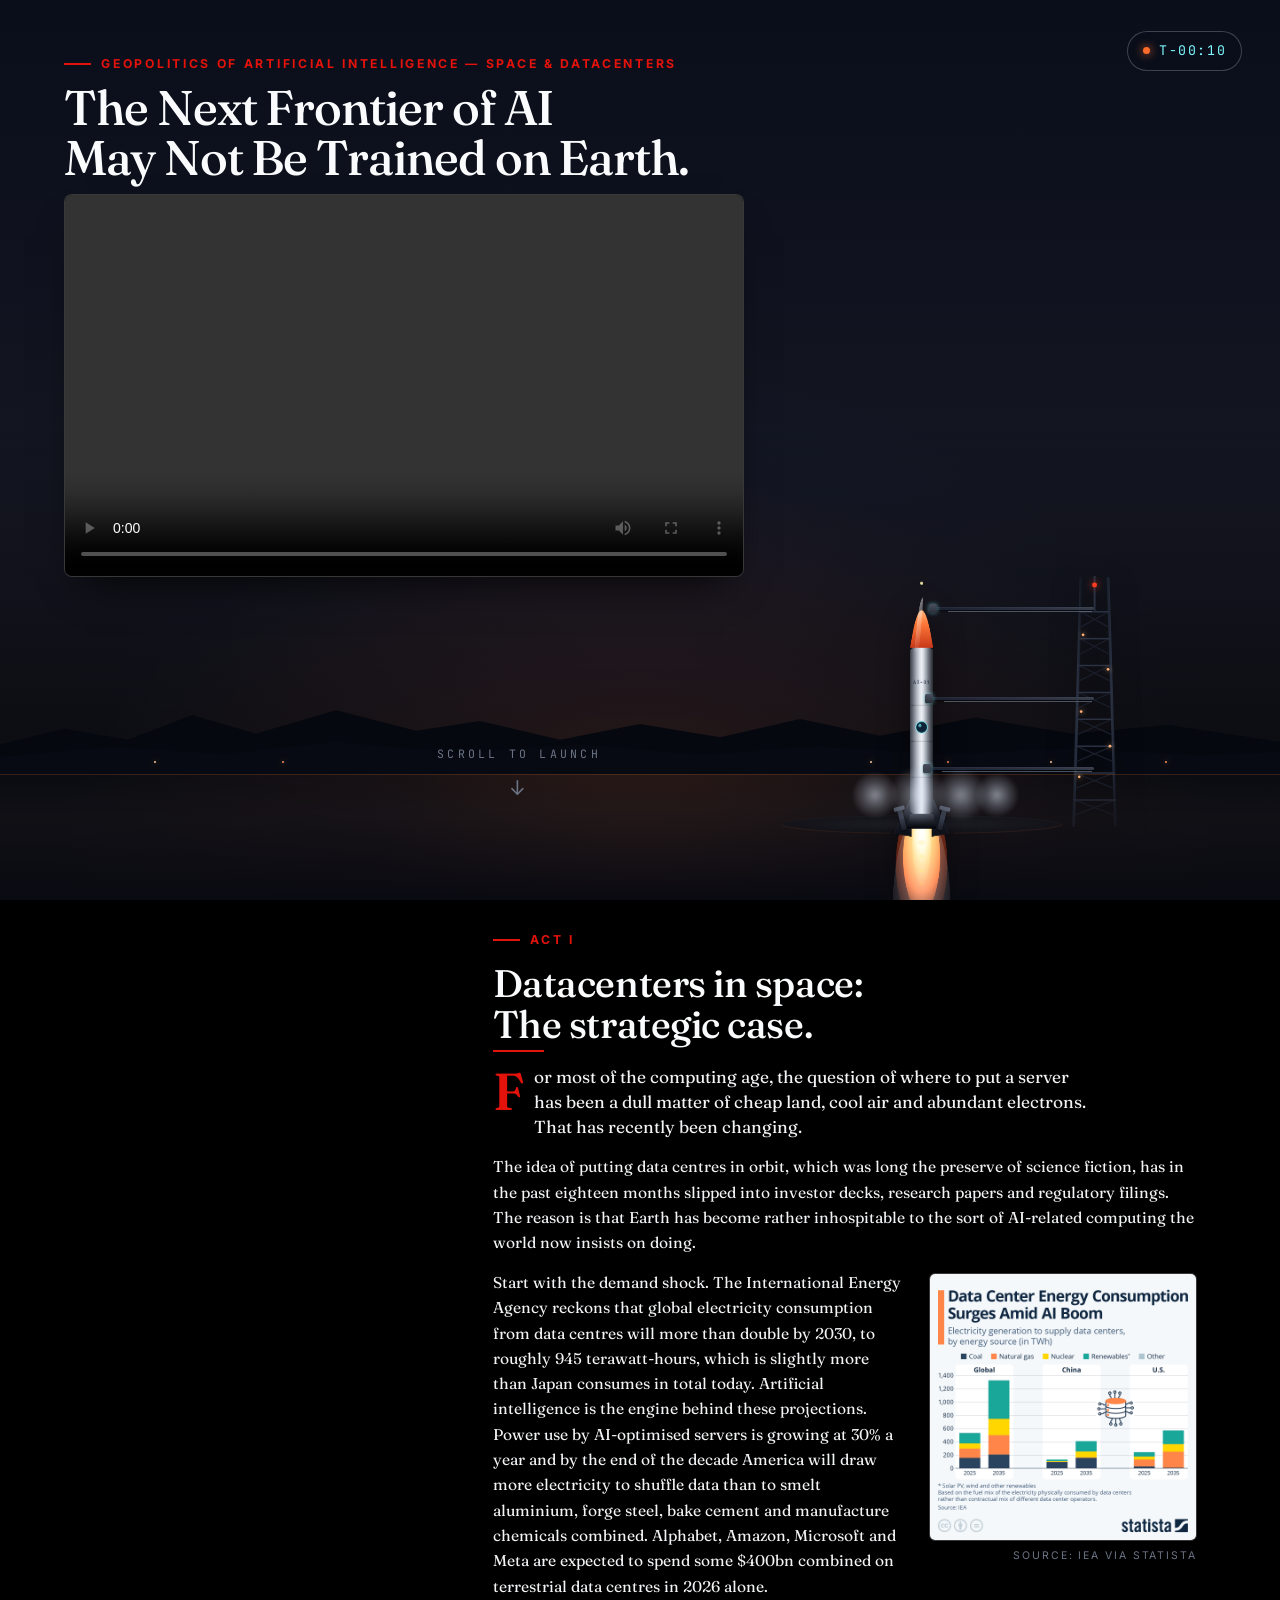
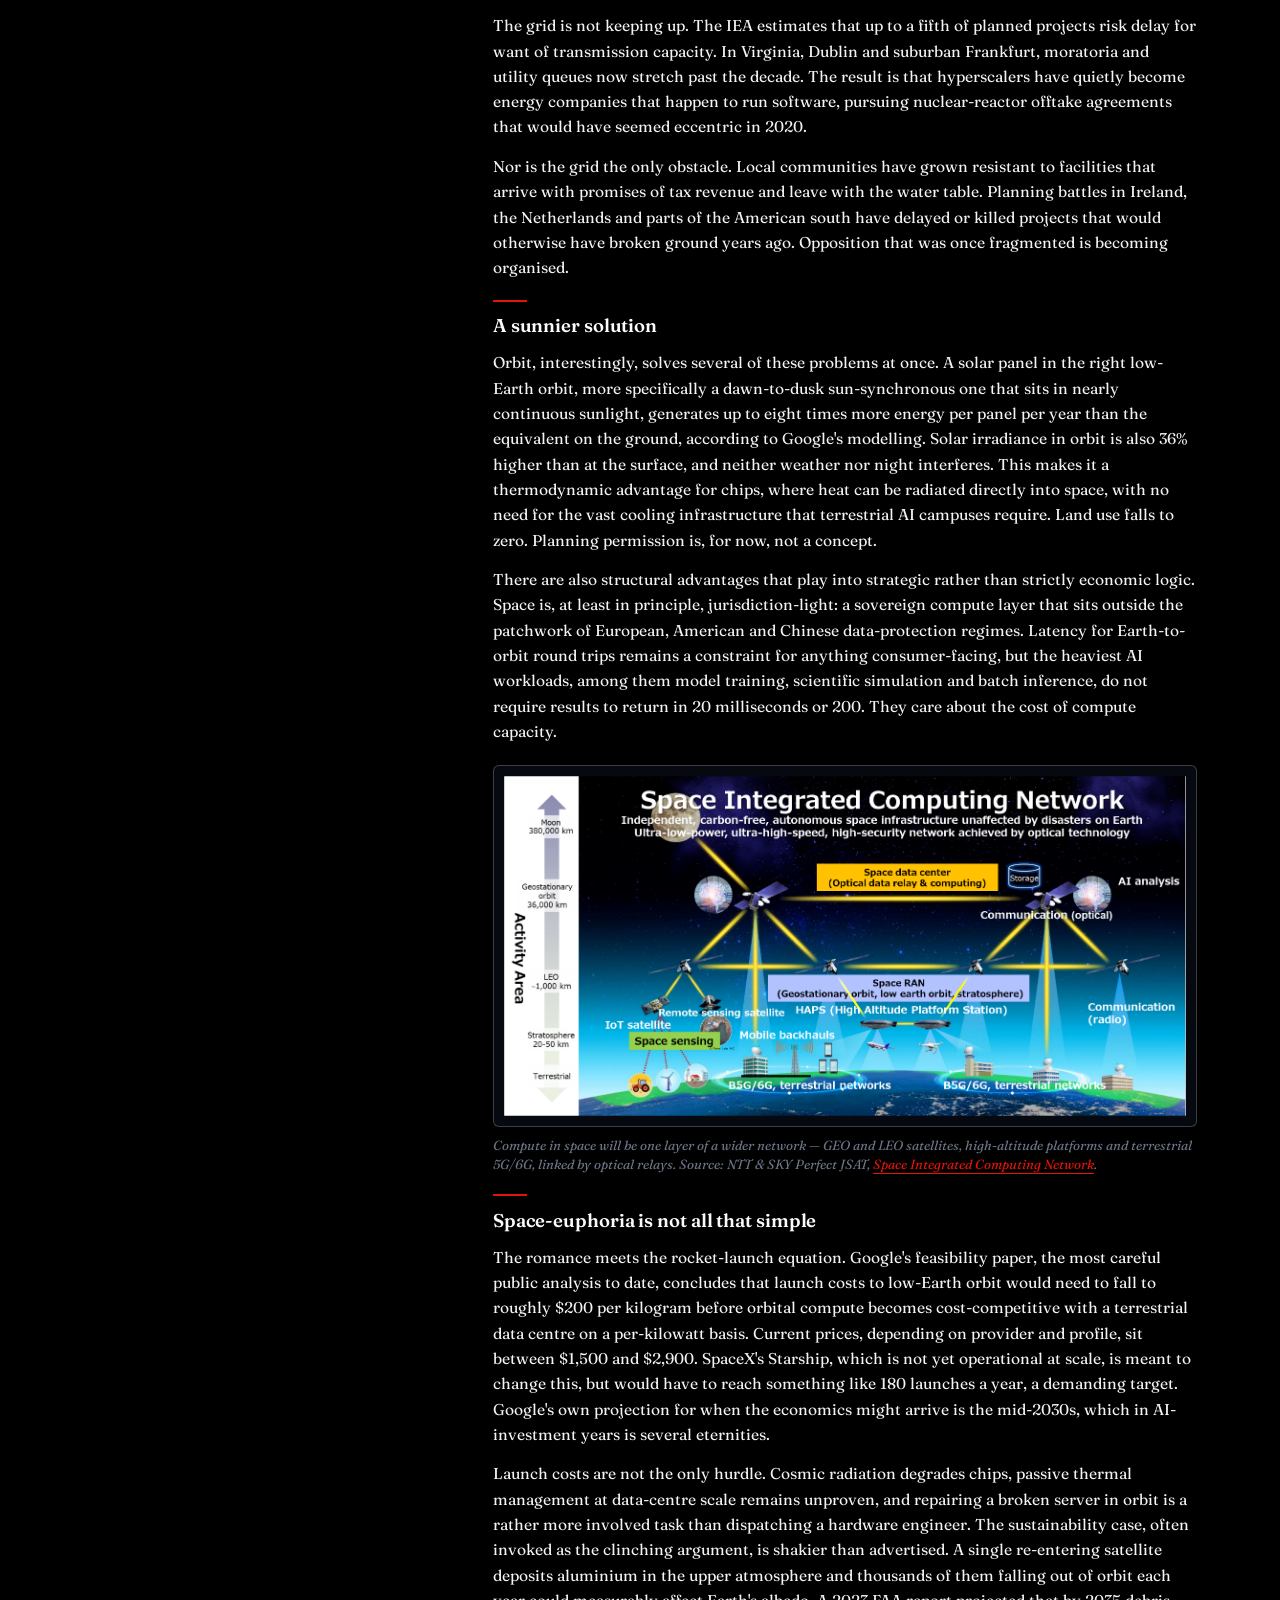
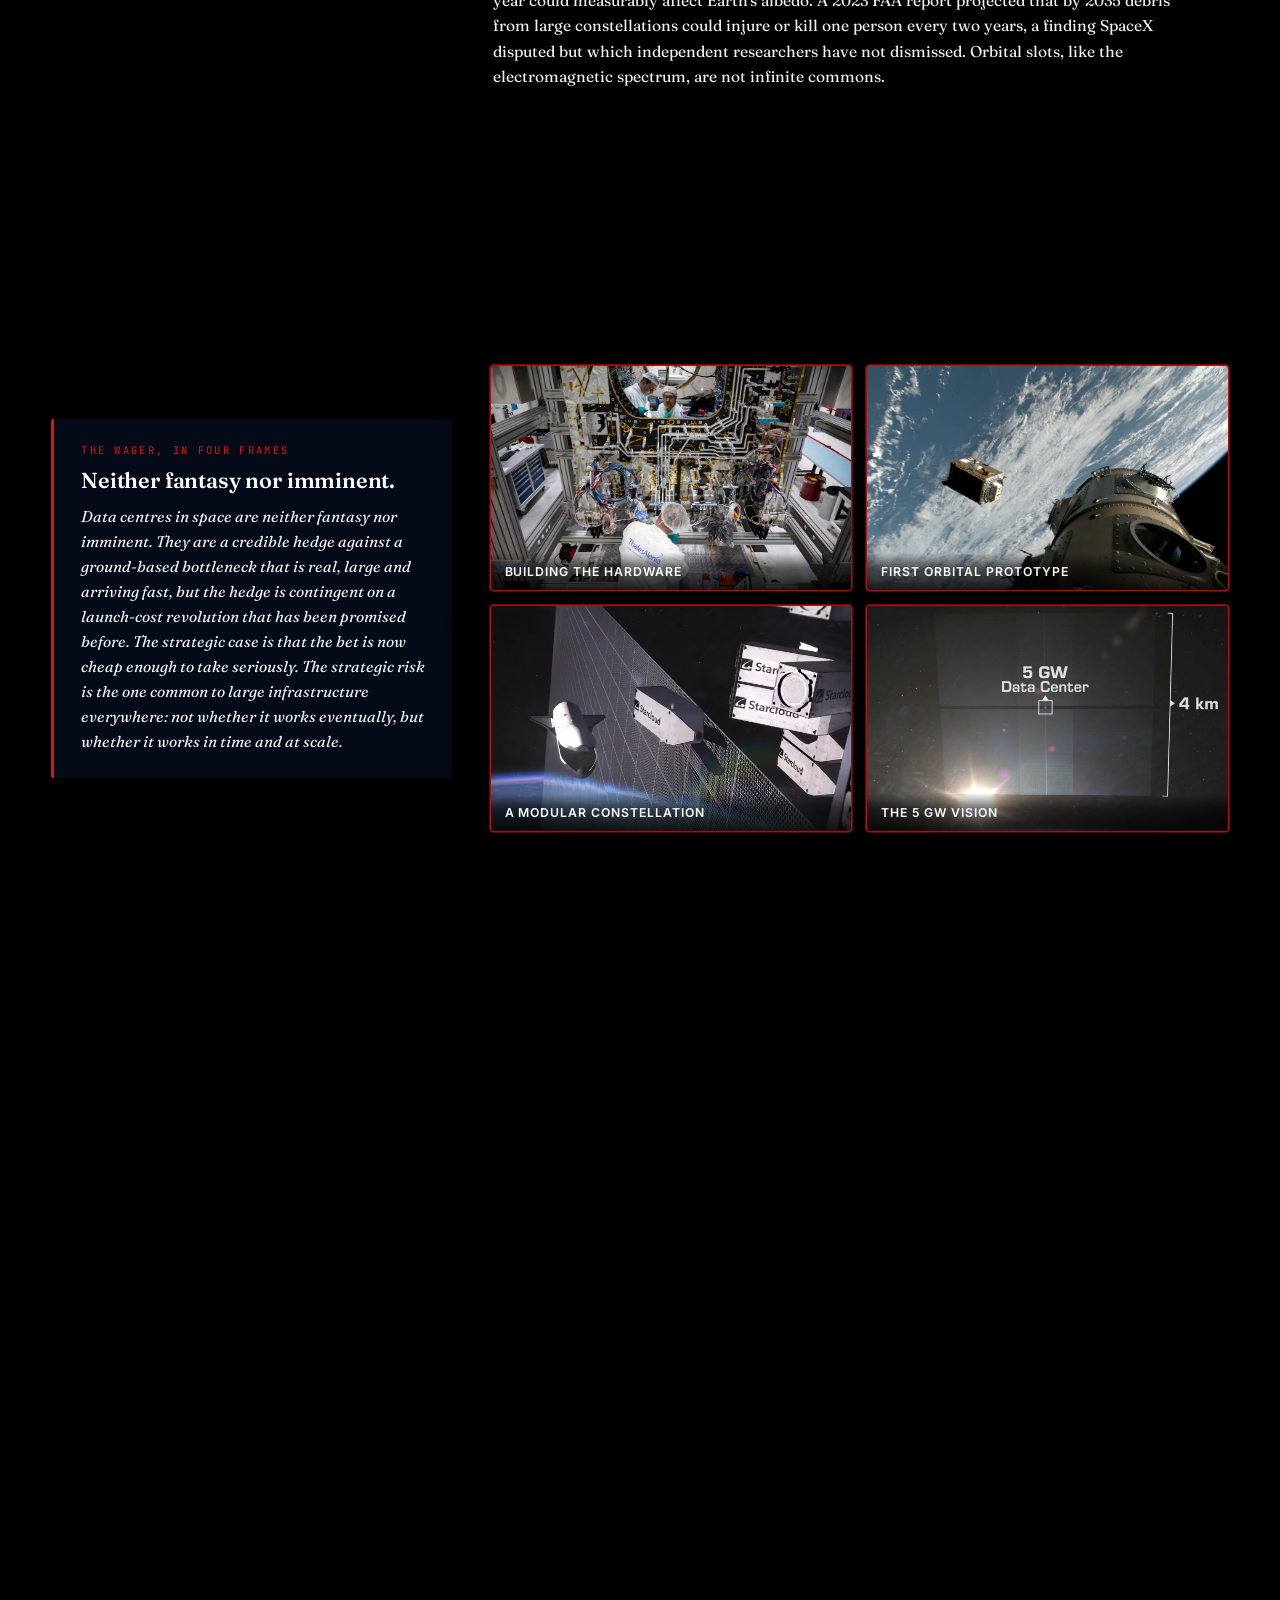
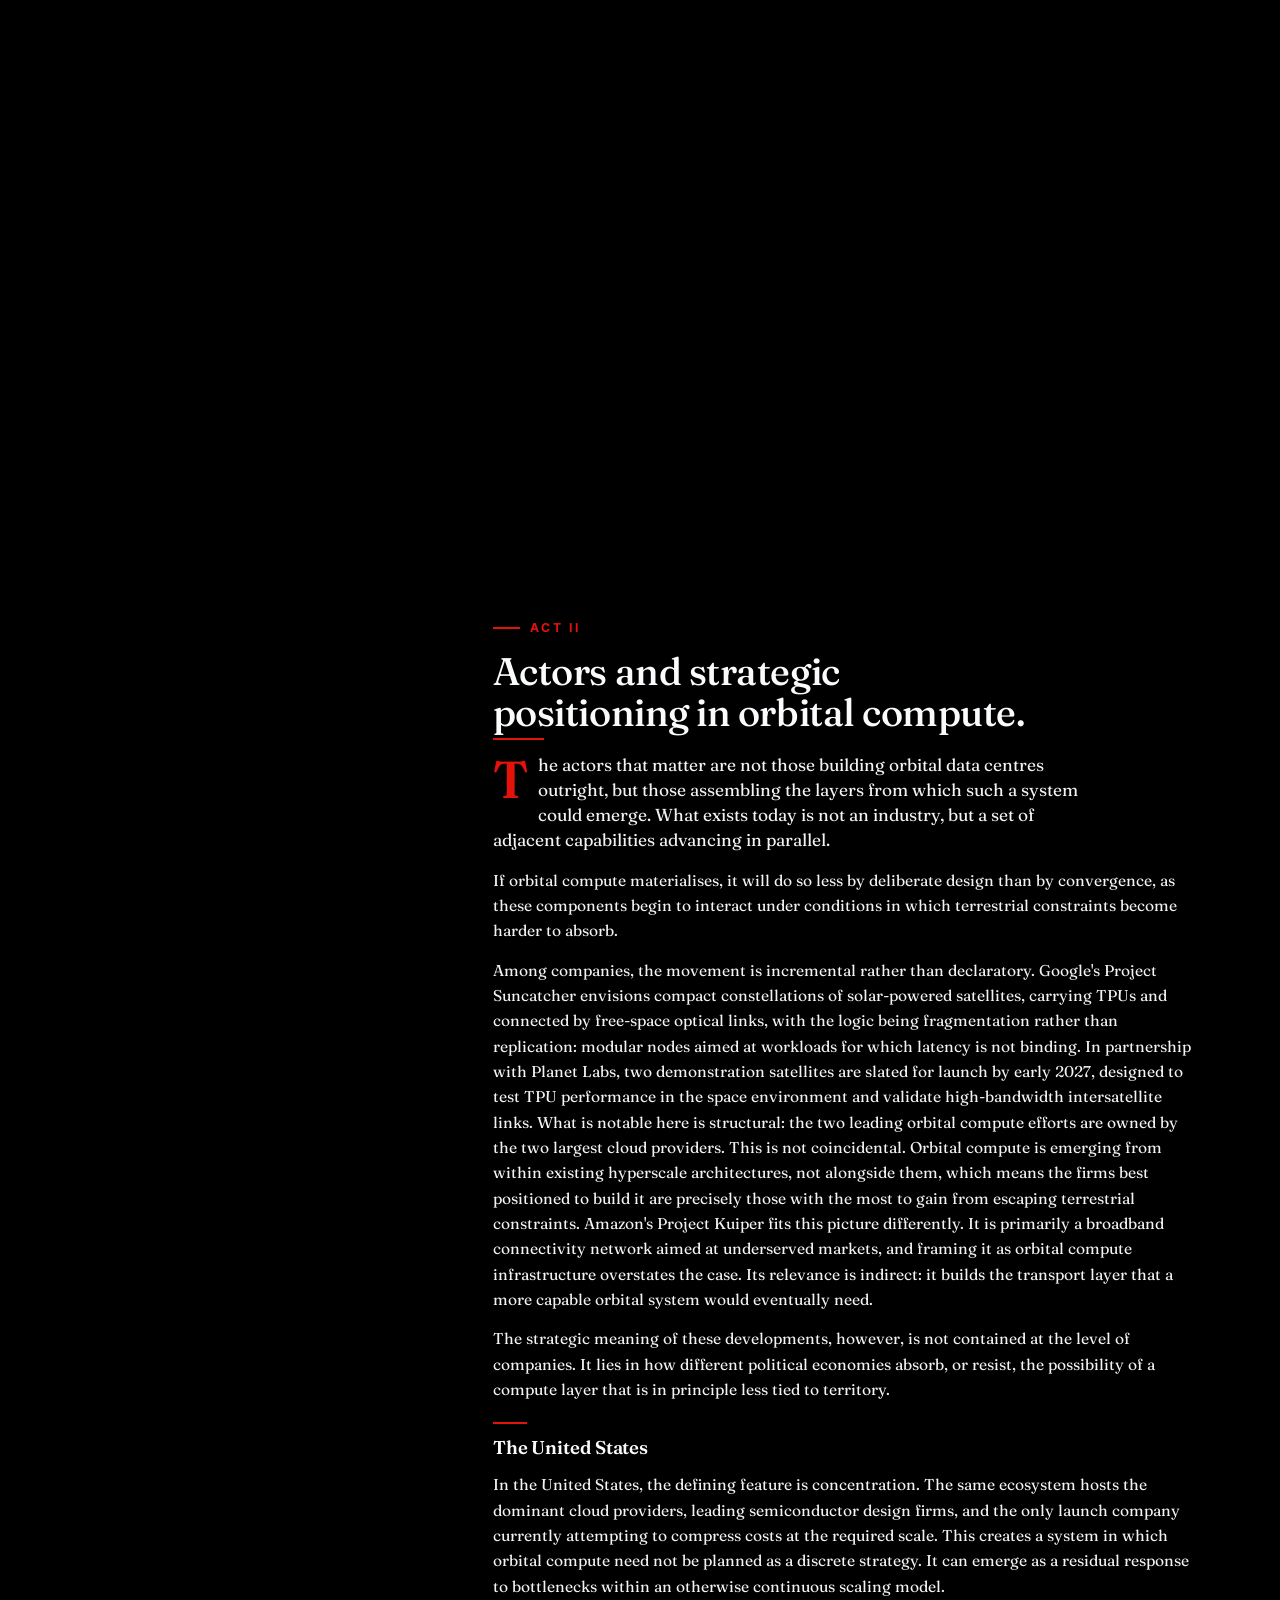
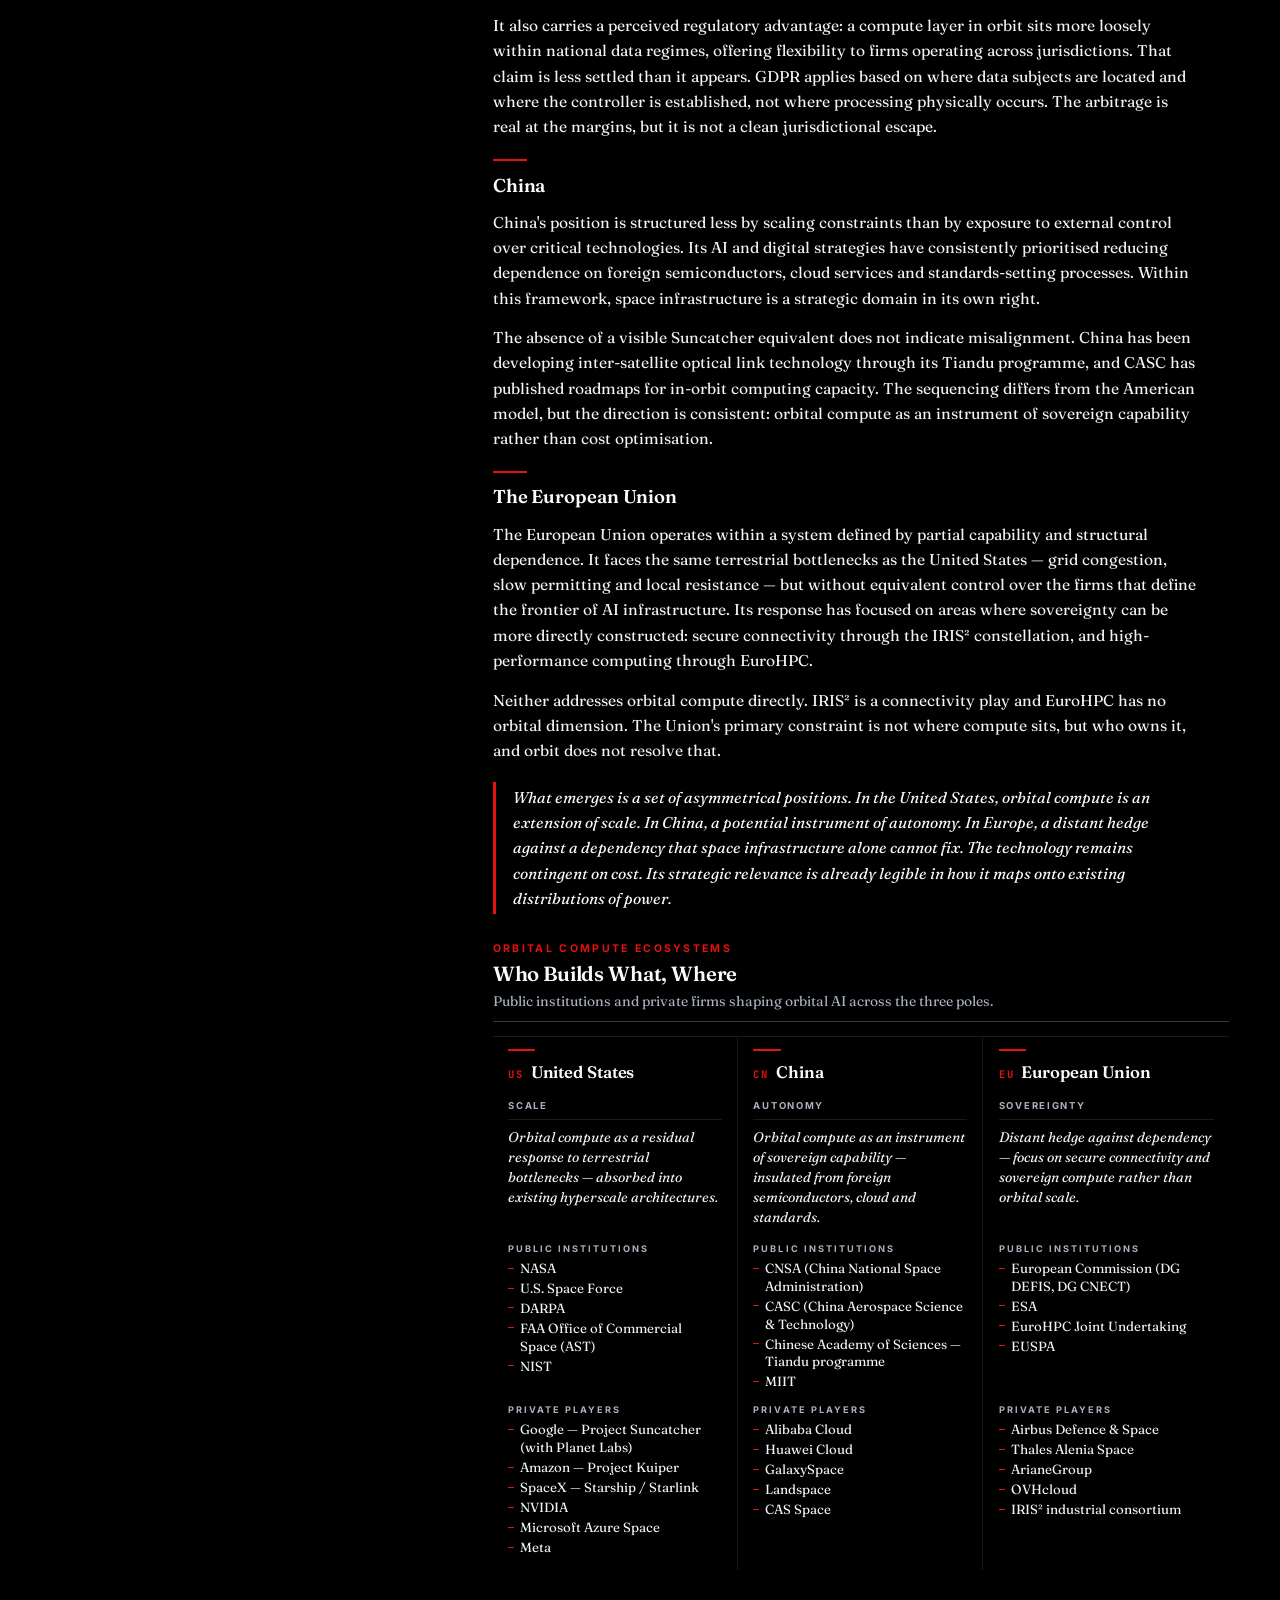
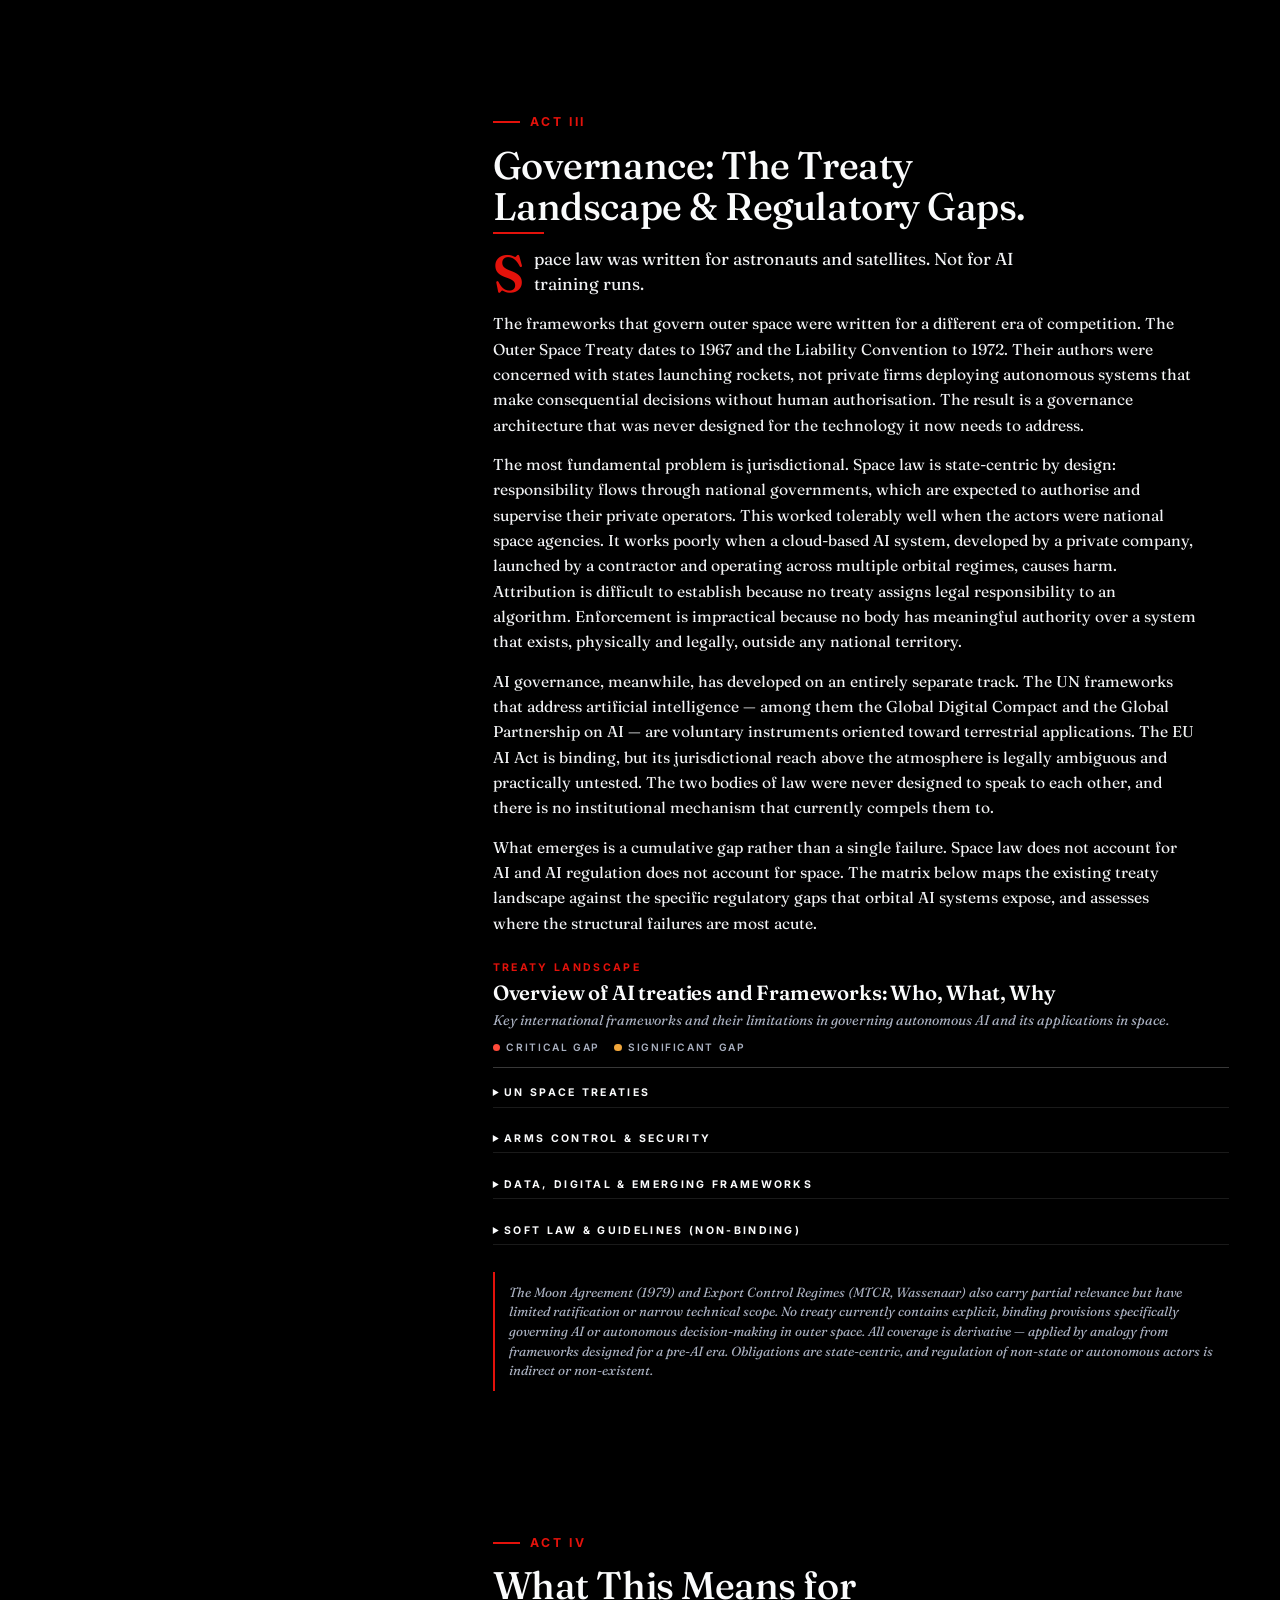
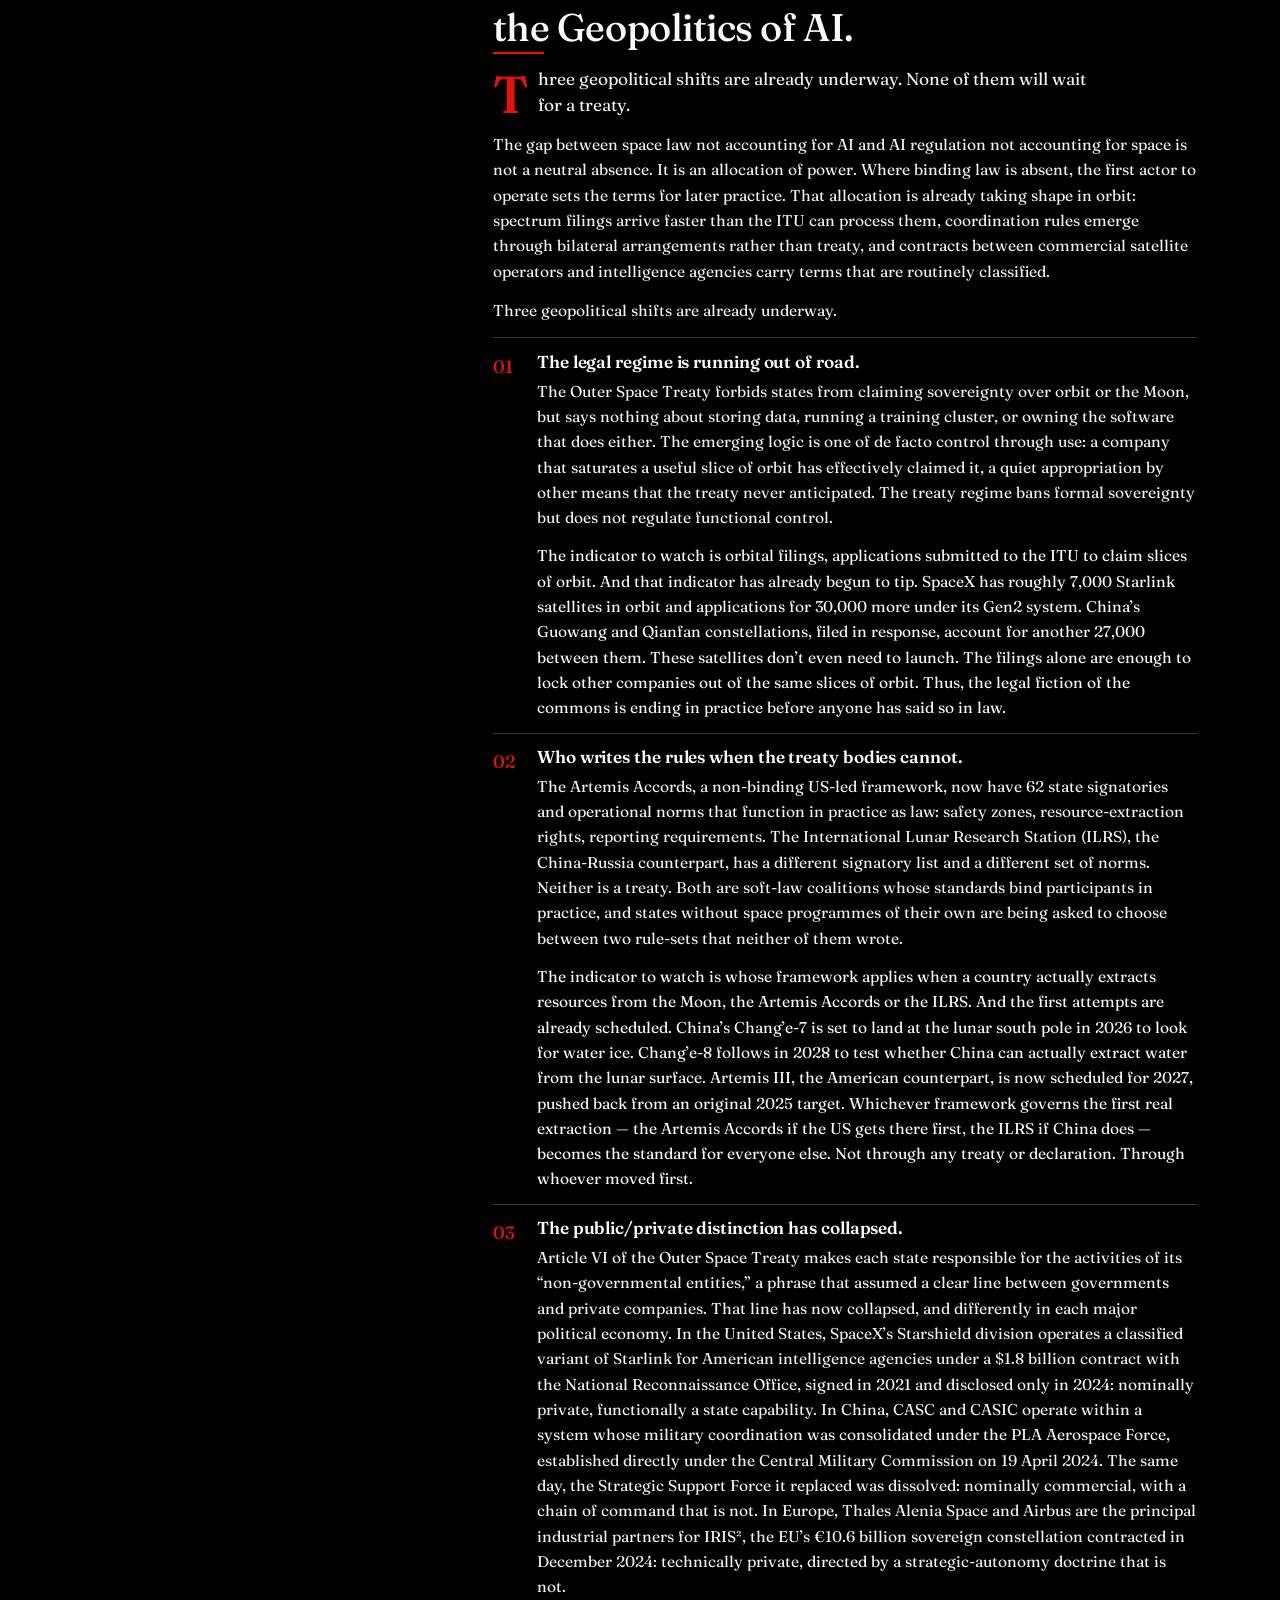
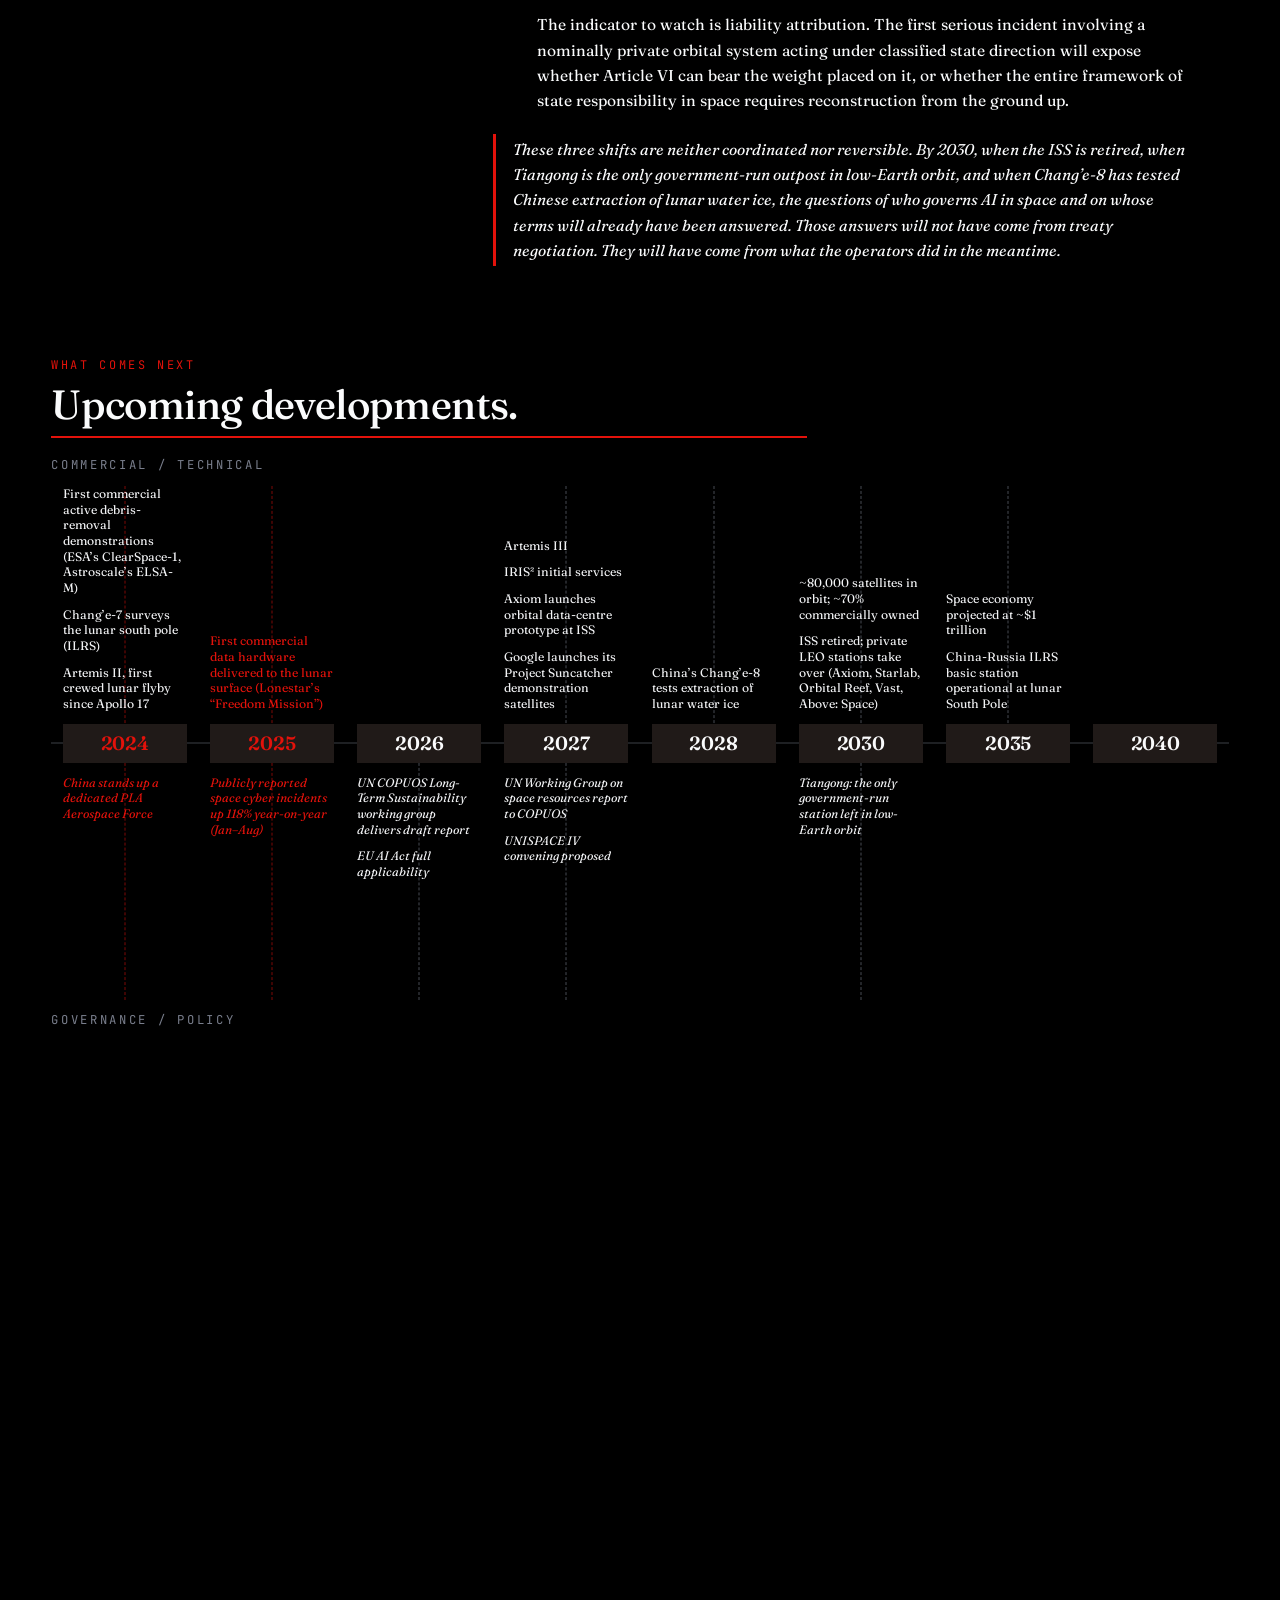
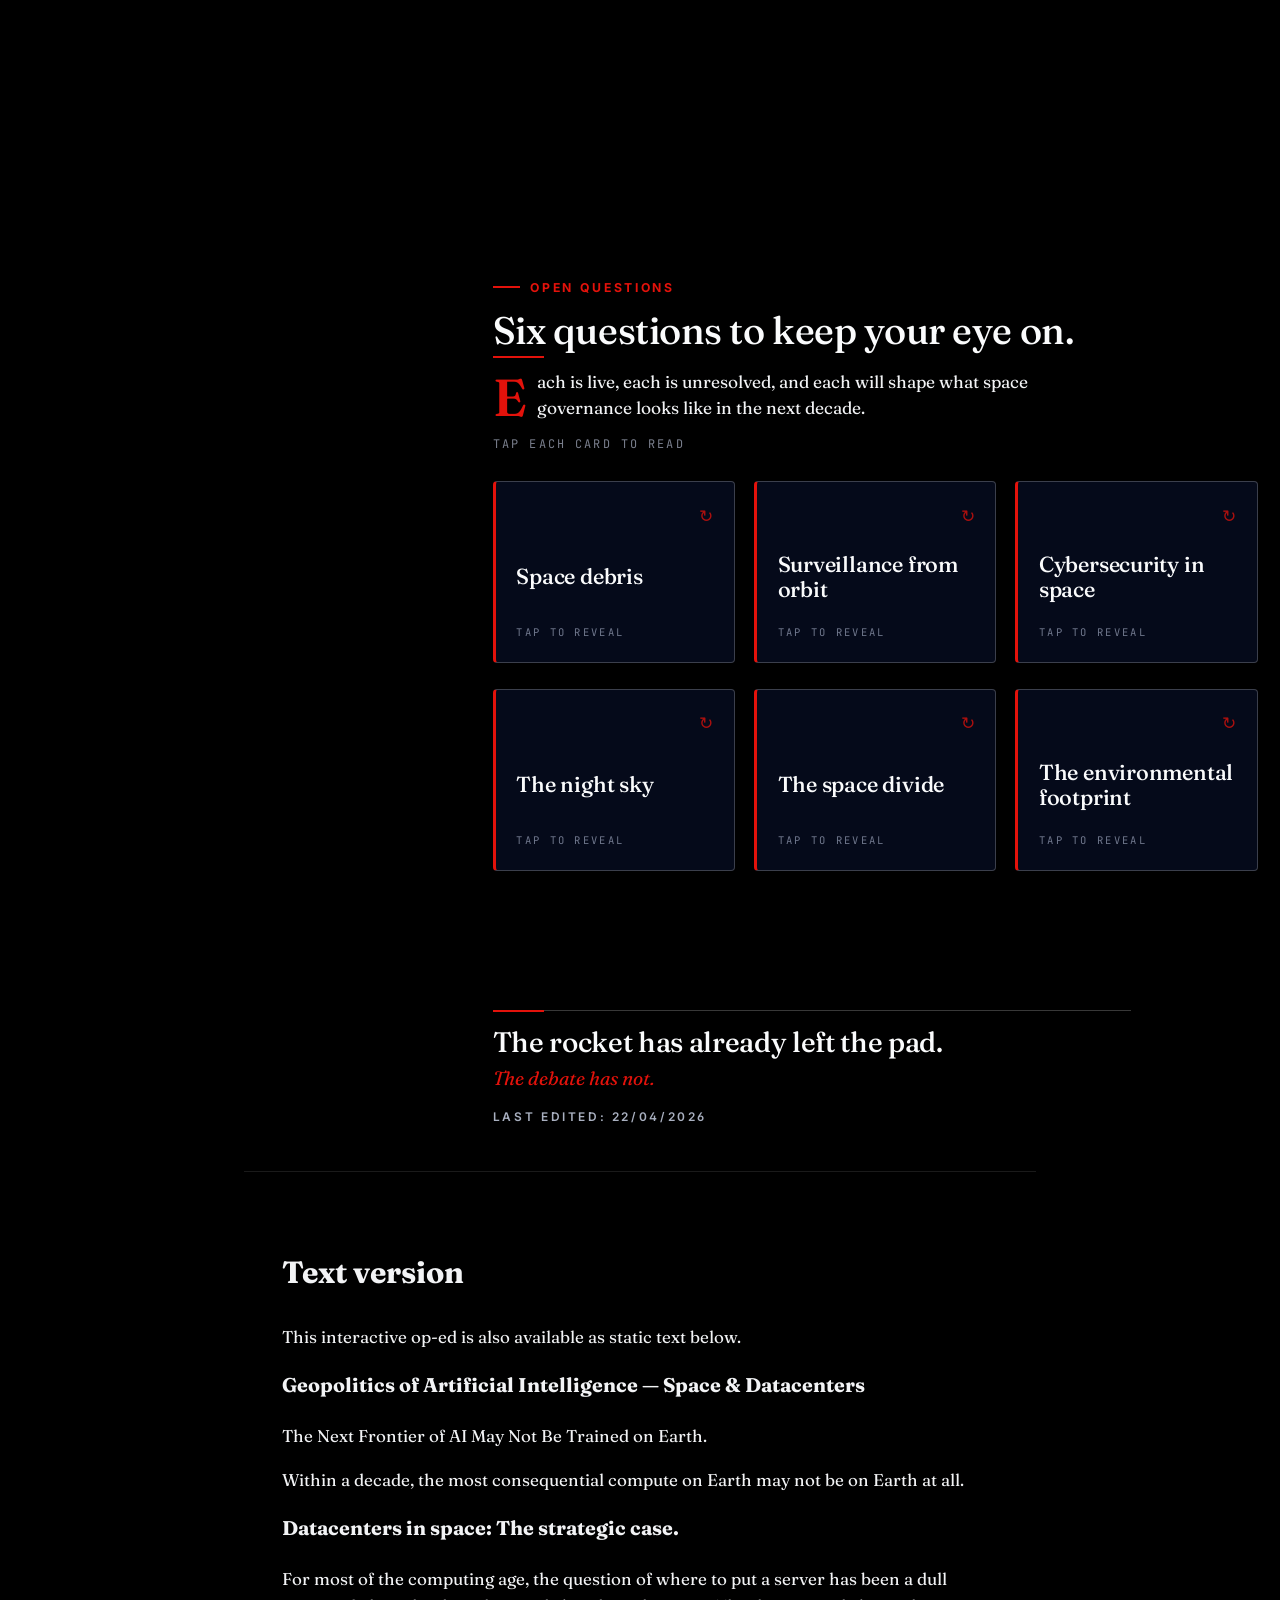
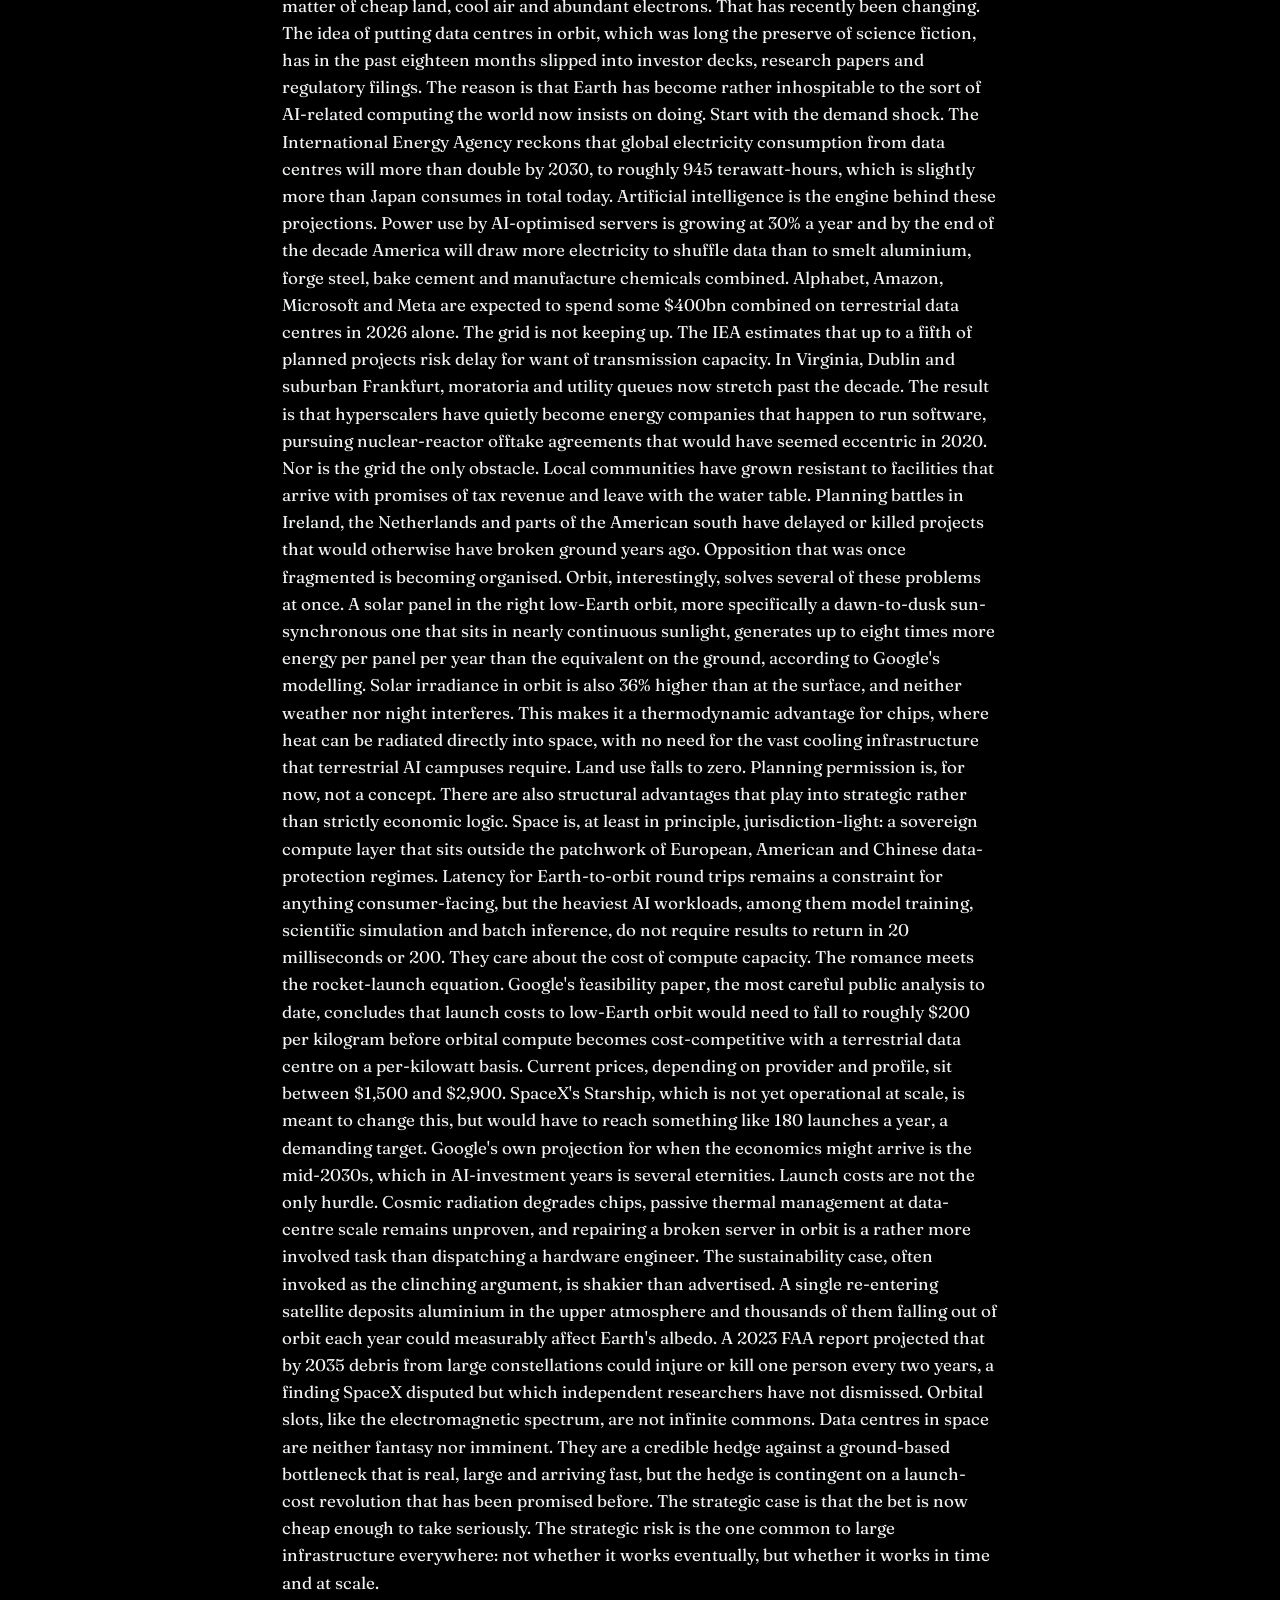
==== commit f332d40c: "Enhance op-ed structure with new scenes and content updates - Introduced a timeline scene (Scene 4.5" ====
--- a/space-op-ed/index.html
+++ b/space-op-ed/index.html
@@ -964,7 +964,7 @@
       <section
         class="scene scene-futures"
         data-scene="futures"
-        data-range="0.86,1.0"
+        data-range="0.86,0.92"
         aria-labelledby="sc-futures-h"
       >
         <div class="scene-inner">
@@ -991,7 +991,72 @@
 
             <p class="act-para act-para--closer" data-bind="futures.geopolitics.closer"></p>
           </article>
-
+        </div>
+      </section>
+
+      <!-- Scene 4.5: Upcoming developments timeline (full-screen pinned) -->
+      <section
+        class="scene scene-timeline"
+        data-scene="timeline"
+        data-range="0.92,0.96"
+        aria-labelledby="sc-timeline-h"
+      >
+        <div class="timeline-sticky">
+          <header class="timeline-head">
+            <p class="timeline-kicker" data-bind="timeline.kicker"></p>
+            <h2 class="timeline-heading" id="sc-timeline-h" data-bind="timeline.heading"></h2>
+          </header>
+          <div class="timeline-chart" aria-hidden="false">
+            <p class="timeline-band-label timeline-band-top" data-bind="timeline.bands.top"></p>
+            <div class="timeline-grid" data-timeline-grid></div>
+            <p class="timeline-band-label timeline-band-bottom" data-bind="timeline.bands.bottom"></p>
+          </div>
+        </div>
+      </section>
+
+      <!-- Scene 4.75: Open Questions (3x2 flip cards) -->
+      <section
+        class="scene scene-openq"
+        data-scene="openQuestions"
+        data-range="0.96,0.99"
+        aria-labelledby="sc-openq-h"
+      >
+        <div class="scene-inner">
+          <header class="scene-head">
+            <p class="kicker" data-bind="openQuestions.kicker"></p>
+            <h2 class="scene-heading" id="sc-openq-h" data-bind="openQuestions.heading"></h2>
+            <hr class="scene-rule" aria-hidden="true" />
+            <p class="scene-lede has-dropcap" data-bind="openQuestions.lede"></p>
+            <p class="oq-hint" data-bind="openQuestions.hint"></p>
+          </header>
+          <ol class="oq-grid" data-bind-list="openQuestions.items" data-template="oq">
+            <template data-template-id="oq">
+              <li class="oq-card">
+                <button type="button" class="oq-flipper" aria-pressed="false">
+                  <span class="oq-face oq-face--front">
+                    <span class="oq-corner" aria-hidden="true">↻</span>
+                    <span class="oq-title" data-field="title"></span>
+                    <span class="oq-cue">Tap to reveal</span>
+                  </span>
+                  <span class="oq-face oq-face--back">
+                    <span class="oq-question" data-field="question"></span>
+                    <span class="oq-body" data-field="body"></span>
+                  </span>
+                </button>
+              </li>
+            </template>
+          </ol>
+        </div>
+      </section>
+
+      <!-- Scene 5: Closer -->
+      <section
+        class="scene scene-closer"
+        data-scene="closer"
+        data-range="0.99,1.0"
+        aria-label="Closing"
+      >
+        <div class="scene-inner">
           <footer class="closer">
             <p class="closer-line" data-bind="futures.closer.line"></p>
             <p class="closer-cta" data-bind="futures.closer.cta"></p>
--- a/space-op-ed/styles/scenes.css
+++ b/space-op-ed/styles/scenes.css
@@ -845,26 +845,15 @@
 }
 .geo-shift-indicator {
   margin: 0.75rem 0 0;
-  padding: 0.55rem 0.9rem 0.55rem 1rem;
-  border-left: 2px solid var(--economist-red);
-  background: rgba(227, 18, 11, 0.06);
-  border-radius: 0 4px 4px 0;
-  font-family: var(--serif);
-  font-size: clamp(0.88rem, 1.05vw, 0.98rem);
-  line-height: 1.5;
-  font-style: italic;
-  color: var(--ink-muted);
-}
-.geo-shift-indicator::before {
-  content: "\2192\00A0 Indicator to watch";
-  display: block;
-  font-family: var(--mono);
+  padding: 0;
+  border: 0;
+  background: transparent;
+  border-radius: 0;
+  font-family: var(--serif);
+  font-size: clamp(0.92rem, 1.1vw, 1.02rem);
+  line-height: 1.62;
   font-style: normal;
-  font-size: 0.62rem;
-  letter-spacing: 0.14em;
-  text-transform: uppercase;
-  color: var(--economist-red);
-  margin-bottom: 0.3rem;
+  color: #fafbfc;
 }
 
 .scenarios {
@@ -1443,3 +1432,362 @@
   .tc-body { grid-template-columns: 1fr; }
   .tc-body dt { padding-top: 0.35rem; }
 }
+
+/* ---------- Scene 4.5: Upcoming developments timeline ----------
+   Pinned full-screen chart between Act IV and the closer. Same sticky
+   pattern as the gallery — the cluster is muted while the chart is
+   pinned, so the timeline owns the screen edge to edge. */
+
+.scene-timeline {
+  /* Tall enough for a comfortable sticky dwell, but not so tall that
+     the cards below feel detached from the chart above. */
+  min-height: 170vh;
+  pointer-events: auto;
+  padding: 0;
+}
+/* Pull the futures scene's bottom padding in so the timeline sits
+   close to the end of Act IV rather than after a tall gap. */
+.scene-futures .scene-inner {
+  padding-bottom: clamp(0.5rem, 1.5vh, 1.5rem);
+}
+.timeline-sticky {
+  position: sticky;
+  top: 0;
+  height: 100vh;
+  display: flex;
+  flex-direction: column;
+  /* Anchor near the top so the heading sits right under where the
+     previous section ends, rather than floating in the middle of the
+     viewport. */
+  justify-content: flex-start;
+  padding: clamp(1.2rem, 3.5vh, 2.4rem) clamp(1.5rem, 4vw, 3.5rem) clamp(2rem, 5vh, 4rem);
+  gap: clamp(0.9rem, 2vh, 1.4rem);
+}
+.timeline-head {
+  max-width: 78rem;
+  margin: 0 auto;
+  width: 100%;
+}
+.timeline-kicker {
+  font-family: var(--mono);
+  font-size: 0.7rem;
+  letter-spacing: 0.22em;
+  text-transform: uppercase;
+  color: var(--economist-red);
+  margin: 0 0 0.4rem;
+}
+.timeline-heading {
+  font-family: var(--serif);
+  font-weight: 500;
+  font-size: clamp(1.6rem, 3.2vw, 2.4rem);
+  line-height: 1.1;
+  letter-spacing: -0.015em;
+  color: #fafbfc;
+  margin: 0;
+  border-bottom: 2px solid var(--economist-red);
+  padding-bottom: 0.55rem;
+  max-width: 28ch;
+}
+.timeline-chart {
+  position: relative;
+  width: 100%;
+  max-width: 88rem;
+  margin: 0 auto;
+  display: grid;
+  grid-template-rows: auto 1fr auto;
+  row-gap: 0.6rem;
+}
+.timeline-band-label {
+  font-family: var(--mono);
+  font-size: 0.72rem;
+  letter-spacing: 0.22em;
+  text-transform: uppercase;
+  color: rgba(220, 230, 255, 0.55);
+  margin: 0;
+}
+.timeline-band-top { justify-self: start; }
+.timeline-band-bottom { justify-self: start; }
+
+.timeline-grid {
+  position: relative;
+  width: 100%;
+}
+.tl-columns {
+  list-style: none;
+  margin: 0;
+  padding: 0;
+  display: grid;
+  grid-template-columns: repeat(var(--n, 8), minmax(0, 1fr));
+  align-items: stretch;
+  position: relative;
+}
+/* The horizontal axis line — drawn through the year labels. */
+.tl-columns::before {
+  content: "";
+  position: absolute;
+  left: 0;
+  right: 0;
+  top: 50%;
+  height: 1px;
+  background: rgba(220, 230, 255, 0.28);
+  transform: translateY(-0.5px);
+}
+.tl-column {
+  grid-column: var(--col, auto);
+  display: grid;
+  grid-template-rows: 1fr auto 1fr;
+  align-items: stretch;
+  padding: 0 clamp(0.35rem, 0.9vw, 0.85rem);
+  position: relative;
+}
+.tl-stack {
+  list-style: none;
+  margin: 0;
+  padding: 0;
+  display: flex;
+  flex-direction: column;
+  gap: 0.65rem;
+  font-family: var(--serif);
+  font-size: clamp(0.72rem, 0.85vw, 0.84rem);
+  line-height: 1.28;
+  color: var(--ink);
+}
+.tl-stack--top {
+  justify-content: flex-end;
+  padding-bottom: 0.7rem;
+}
+.tl-stack--bottom {
+  justify-content: flex-start;
+  padding-top: 0.7rem;
+  font-style: italic;
+}
+.tl-event {
+  position: relative;
+}
+.tl-event.is-red {
+  color: var(--economist-red);
+}
+.tl-event-text {
+  display: block;
+}
+/* One dashed connector per column — runs vertically through the centre,
+   crossing the axis where the year label sits. */
+.tl-column::before,
+.tl-column::after {
+  content: "";
+  position: absolute;
+  left: 50%;
+  width: 1px;
+  border-left: 1px dashed rgba(220, 230, 255, 0.32);
+  transform: translateX(-0.5px);
+  z-index: 0;
+}
+.tl-column::before { top: 0; bottom: 50%; }
+.tl-column::after { top: 50%; bottom: 0; }
+.tl-column.is-empty-top::before,
+.tl-column.is-empty-bottom::after { display: none; }
+.tl-column[data-highlight-year]::before,
+.tl-column[data-highlight-year]::after {
+  border-left-color: rgba(227, 18, 11, 0.55);
+}
+.tl-year {
+  font-family: var(--serif);
+  font-weight: 600;
+  font-size: clamp(1rem, 1.5vw, 1.3rem);
+  letter-spacing: -0.01em;
+  color: #fafbfc;
+  margin: 0;
+  text-align: center;
+  padding: 0.25rem 0.4rem;
+  position: relative;
+  z-index: 2;
+  /* Match the panel backdrop so the year label cleanly breaks the dashed
+     connector and the axis line where it sits. */
+  background: var(--sky-bottom, #050a1a);
+}
+.tl-year.is-red { color: var(--economist-red); }
+
+@media (max-width: 1100px) {
+  .scene-timeline { min-height: auto; }
+  .timeline-sticky {
+    position: relative;
+    height: auto;
+    padding: clamp(2rem, 5vh, 4rem) clamp(1rem, 4vw, 2rem);
+  }
+  .tl-columns { grid-template-columns: 1fr; gap: 1rem; }
+  .tl-columns::before { display: none; }
+  .tl-column {
+    grid-column: 1;
+    grid-template-rows: auto auto auto;
+    padding: 0.8rem 0;
+    border-top: 1px solid var(--rule-strong);
+  }
+  .tl-column::before, .tl-column::after { display: none; }
+  .tl-stack { font-size: 0.85rem; }
+  .tl-stack--top { padding-bottom: 0.4rem; }
+  .tl-stack--bottom { padding-top: 0.4rem; }
+  .tl-year { text-align: left; padding: 0.3rem 0; }
+}
+.reduced-motion .timeline-sticky {
+  position: relative;
+  height: auto;
+}
+
+/* Stage mute: while a pinned panel (gallery or timeline) is in view,
+   fade the cluster out so the panel carries the frame. The rocket is
+   already permanently faded by stage.js earlier in the scroll. */
+body.stage-muted .cluster {
+  opacity: 0 !important;
+  transition: opacity 360ms var(--ease-out);
+}
+
+/* ---------- Scene 4.75: Open Questions (3x2 flip cards) ---------- */
+
+/* Pull the cards up close under the timeline — overrides the default
+   non-liftoff scene-inner top padding so there's no tall gap between
+   the timeline pin releasing and the questions header. */
+.scene-openq .scene-inner {
+  padding-top: clamp(0.5rem, 1.5vh, 1.5rem) !important;
+}
+.oq-hint {
+  font-family: var(--mono);
+  font-size: 0.7rem;
+  letter-spacing: 0.18em;
+  text-transform: uppercase;
+  color: rgba(220, 230, 255, 0.55);
+  margin: 0.9rem 0 0;
+}
+.oq-grid {
+  list-style: none;
+  margin: clamp(1.2rem, 3vh, 2rem) 0 0;
+  padding: 0;
+  display: grid;
+  grid-template-columns: repeat(3, 1fr);
+  gap: clamp(0.8rem, 1.5vw, 1.4rem);
+  perspective: 1400px;
+  max-width: 78ch !important;
+}
+.oq-card {
+  position: relative;
+  aspect-ratio: 4 / 3;
+}
+.oq-flipper {
+  position: relative;
+  width: 100%;
+  height: 100%;
+  background: transparent;
+  border: 0;
+  padding: 0;
+  margin: 0;
+  cursor: pointer;
+  text-align: left;
+  font: inherit;
+  color: inherit;
+  transform-style: preserve-3d;
+  transition: transform 620ms var(--ease-out);
+}
+.oq-flipper:focus-visible {
+  outline: 2px solid var(--economist-red);
+  outline-offset: 4px;
+}
+.oq-flipper.is-flipped {
+  transform: rotateY(180deg);
+}
+.oq-face {
+  position: absolute;
+  inset: 0;
+  display: flex;
+  flex-direction: column;
+  padding: clamp(0.9rem, 1.6vw, 1.3rem);
+  border: 1px solid var(--rule-strong);
+  background: rgba(7, 14, 34, 0.78);
+  backdrop-filter: blur(10px);
+  backface-visibility: hidden;
+  -webkit-backface-visibility: hidden;
+  border-radius: 4px;
+  overflow: hidden;
+  transition: background 320ms var(--ease-out), border-color 320ms var(--ease-out);
+}
+.oq-face--front {
+  justify-content: space-between;
+  border-left: 3px solid var(--economist-red);
+}
+.oq-flipper:hover .oq-face--front {
+  background: rgba(13, 22, 48, 0.88);
+  border-color: rgba(227, 18, 11, 0.55);
+}
+.oq-face--back {
+  transform: rotateY(180deg);
+  gap: 0.6rem;
+  overflow-y: auto;
+  background: rgba(11, 18, 38, 0.92);
+}
+.oq-corner {
+  font-family: var(--mono);
+  font-size: 1rem;
+  color: var(--economist-red);
+  align-self: flex-end;
+  opacity: 0.75;
+}
+.oq-title {
+  font-family: var(--serif);
+  font-weight: 500;
+  font-size: clamp(1.05rem, 1.7vw, 1.4rem);
+  line-height: 1.15;
+  letter-spacing: -0.01em;
+  color: #fafbfc;
+  display: block;
+}
+.oq-cue {
+  font-family: var(--mono);
+  font-size: 0.62rem;
+  letter-spacing: 0.22em;
+  text-transform: uppercase;
+  color: rgba(220, 230, 255, 0.5);
+  display: block;
+}
+.oq-question {
+  font-family: var(--serif);
+  font-style: italic;
+  font-size: clamp(0.92rem, 1.2vw, 1.05rem);
+  line-height: 1.3;
+  color: #fafbfc;
+  display: block;
+}
+.oq-body {
+  font-family: var(--serif);
+  font-size: clamp(0.78rem, 0.95vw, 0.9rem);
+  line-height: 1.45;
+  color: var(--ink);
+  display: block;
+}
+@media (max-width: 900px) {
+  .oq-grid { grid-template-columns: repeat(2, 1fr); }
+}
+@media (max-width: 600px) {
+  .oq-grid { grid-template-columns: 1fr; }
+  .oq-card { aspect-ratio: 3 / 2; }
+}
+.reduced-motion .oq-card { aspect-ratio: auto; height: auto; }
+.reduced-motion .oq-flipper {
+  transform: none !important;
+  transform-style: flat;
+  height: auto;
+}
+.reduced-motion .oq-face {
+  position: relative;
+  inset: auto;
+  backface-visibility: visible;
+}
+.reduced-motion .oq-face--back {
+  transform: none;
+  margin-top: 0.6rem;
+}
+.reduced-motion .oq-cue { display: none; }
+
+/* The closer scene is a quiet outro — let the regular .scene-inner
+   layout handle it, but give it a touch more breathing room above. */
+.scene-closer .scene-inner {
+  padding-top: clamp(4rem, 12vh, 8rem);
+  padding-bottom: clamp(4rem, 12vh, 8rem);
+}
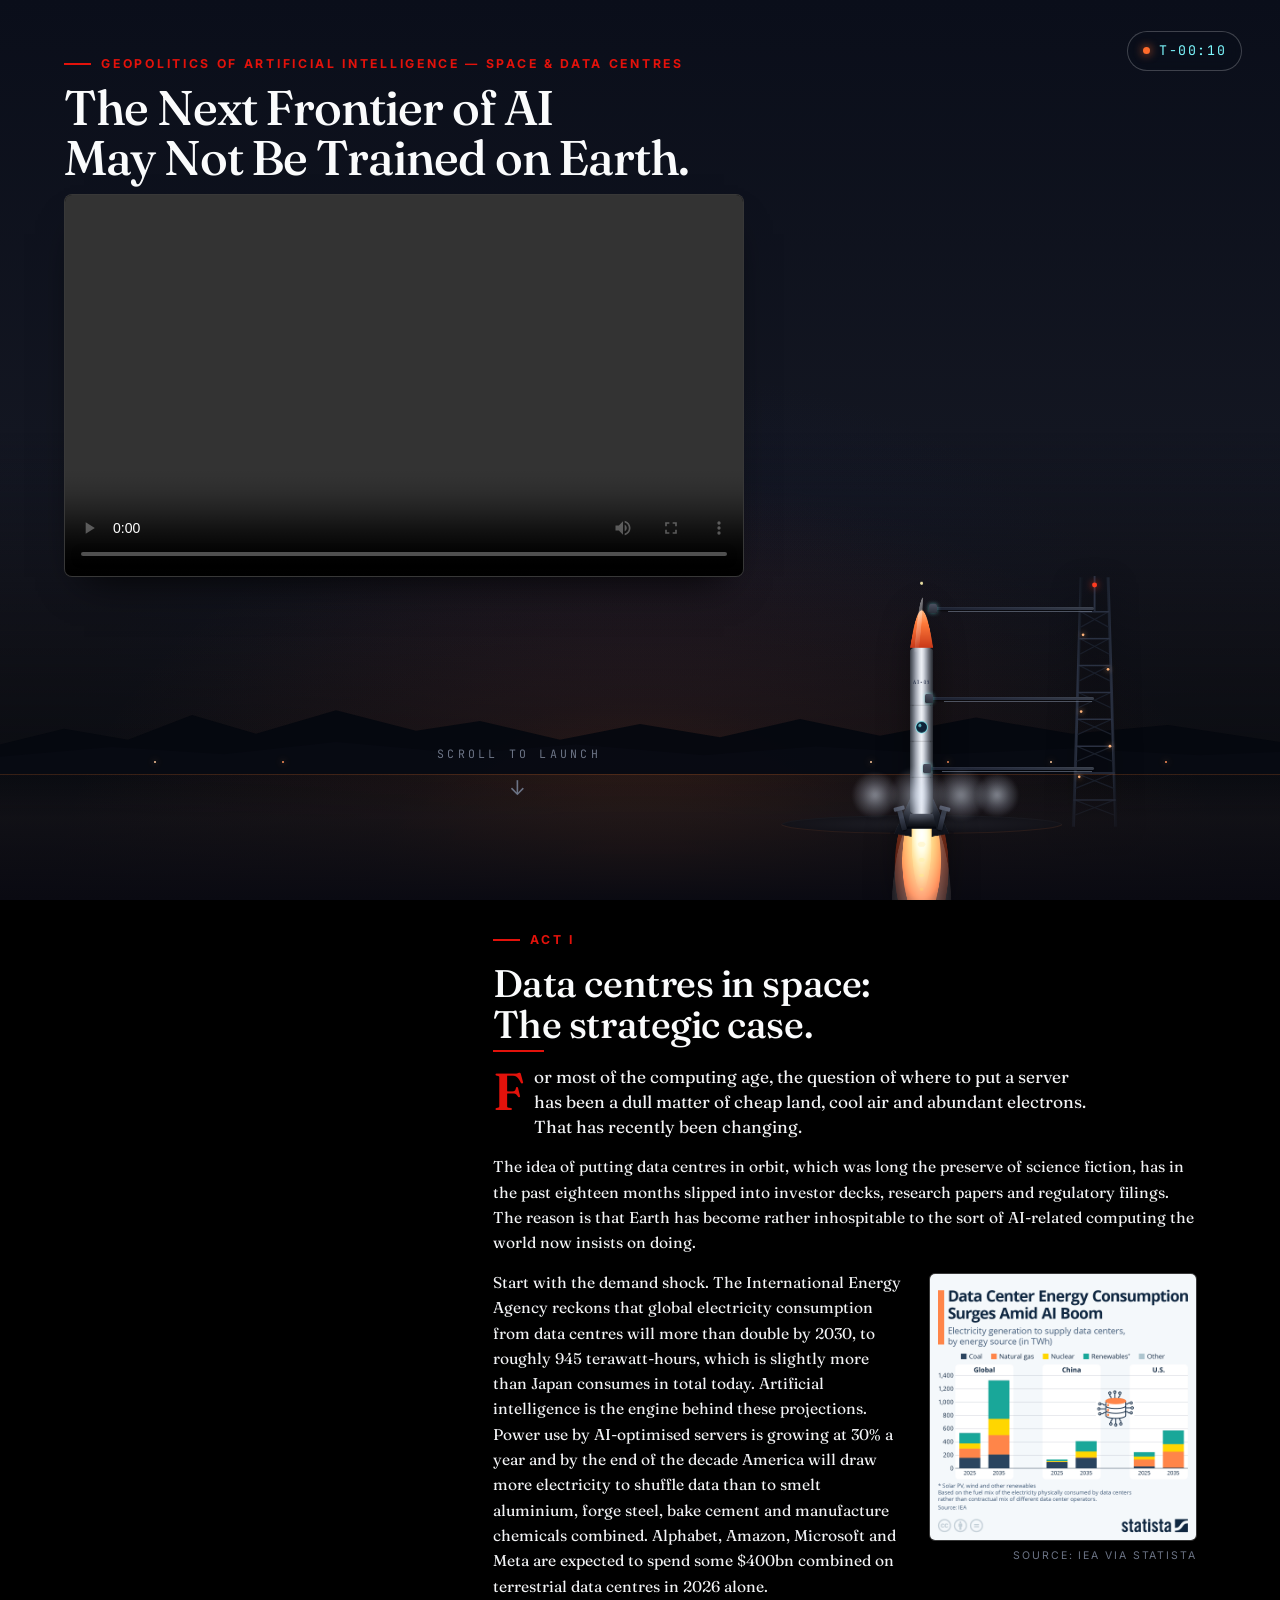
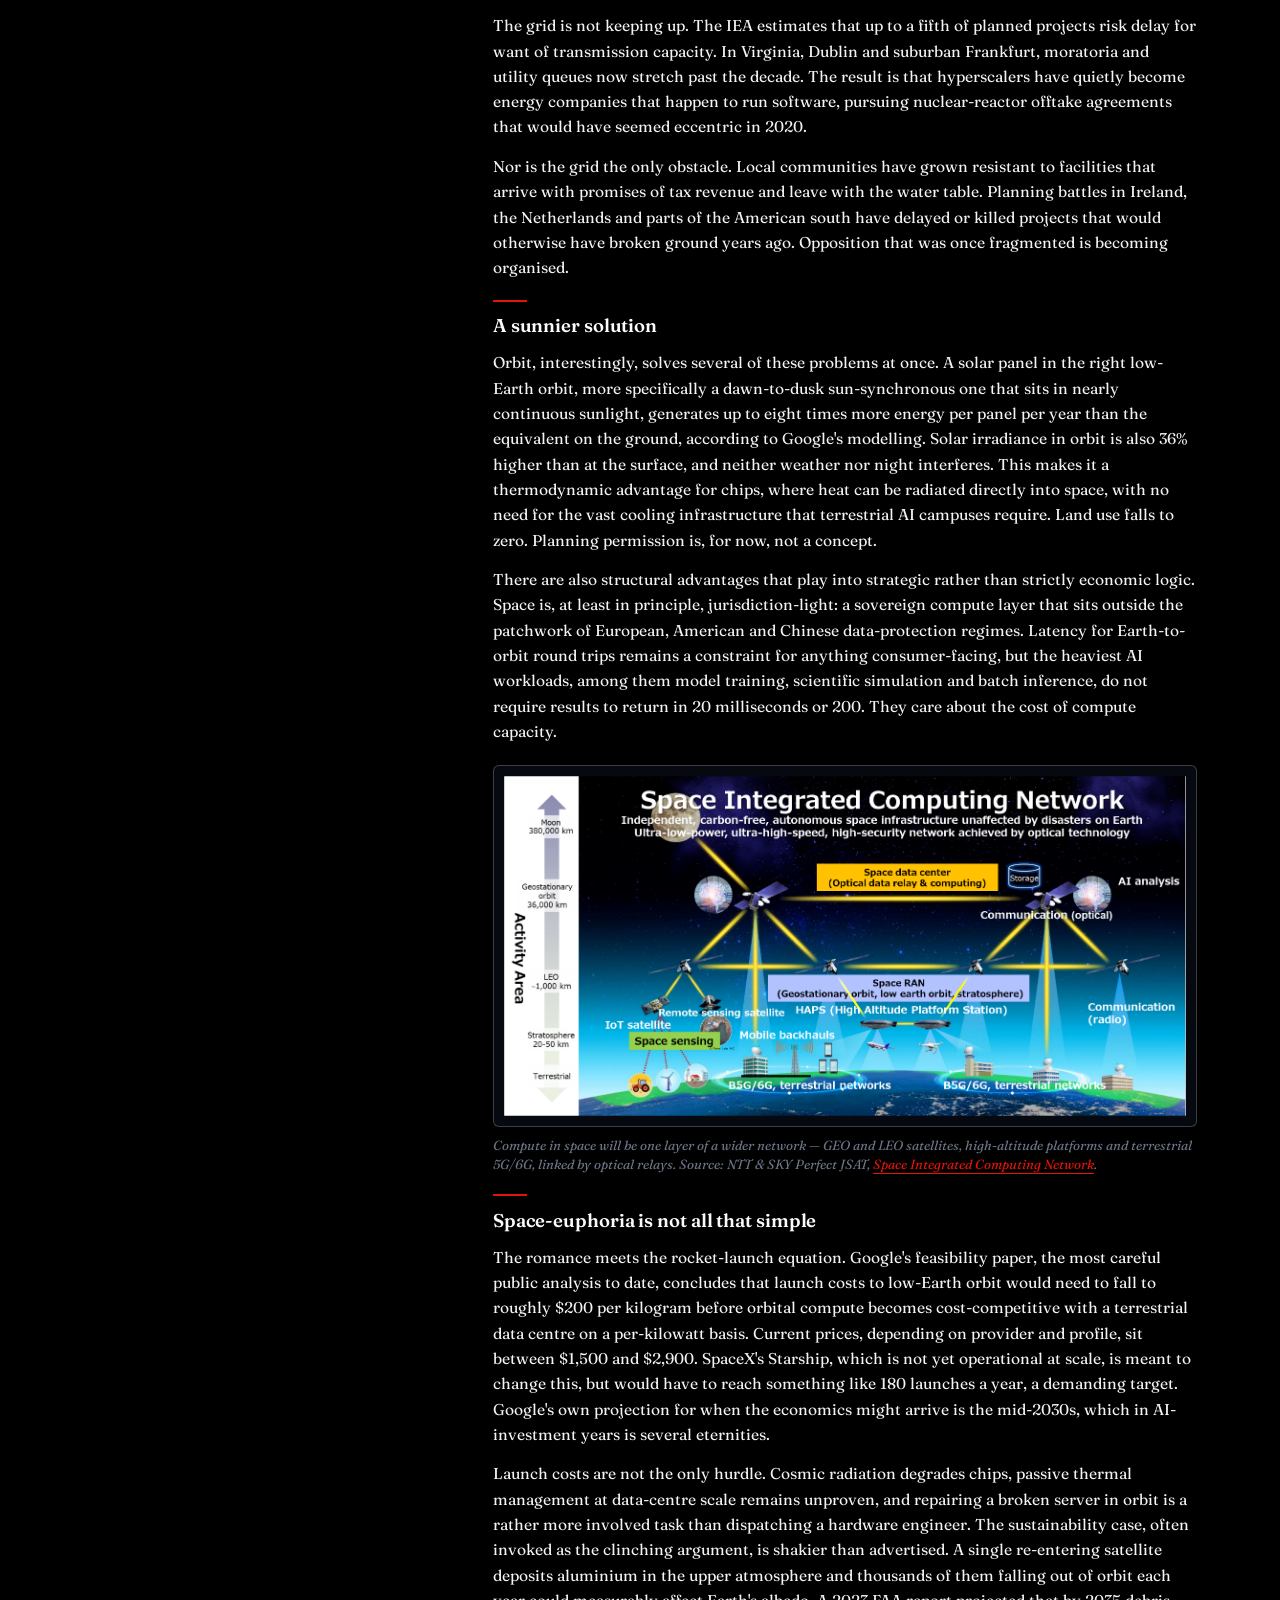
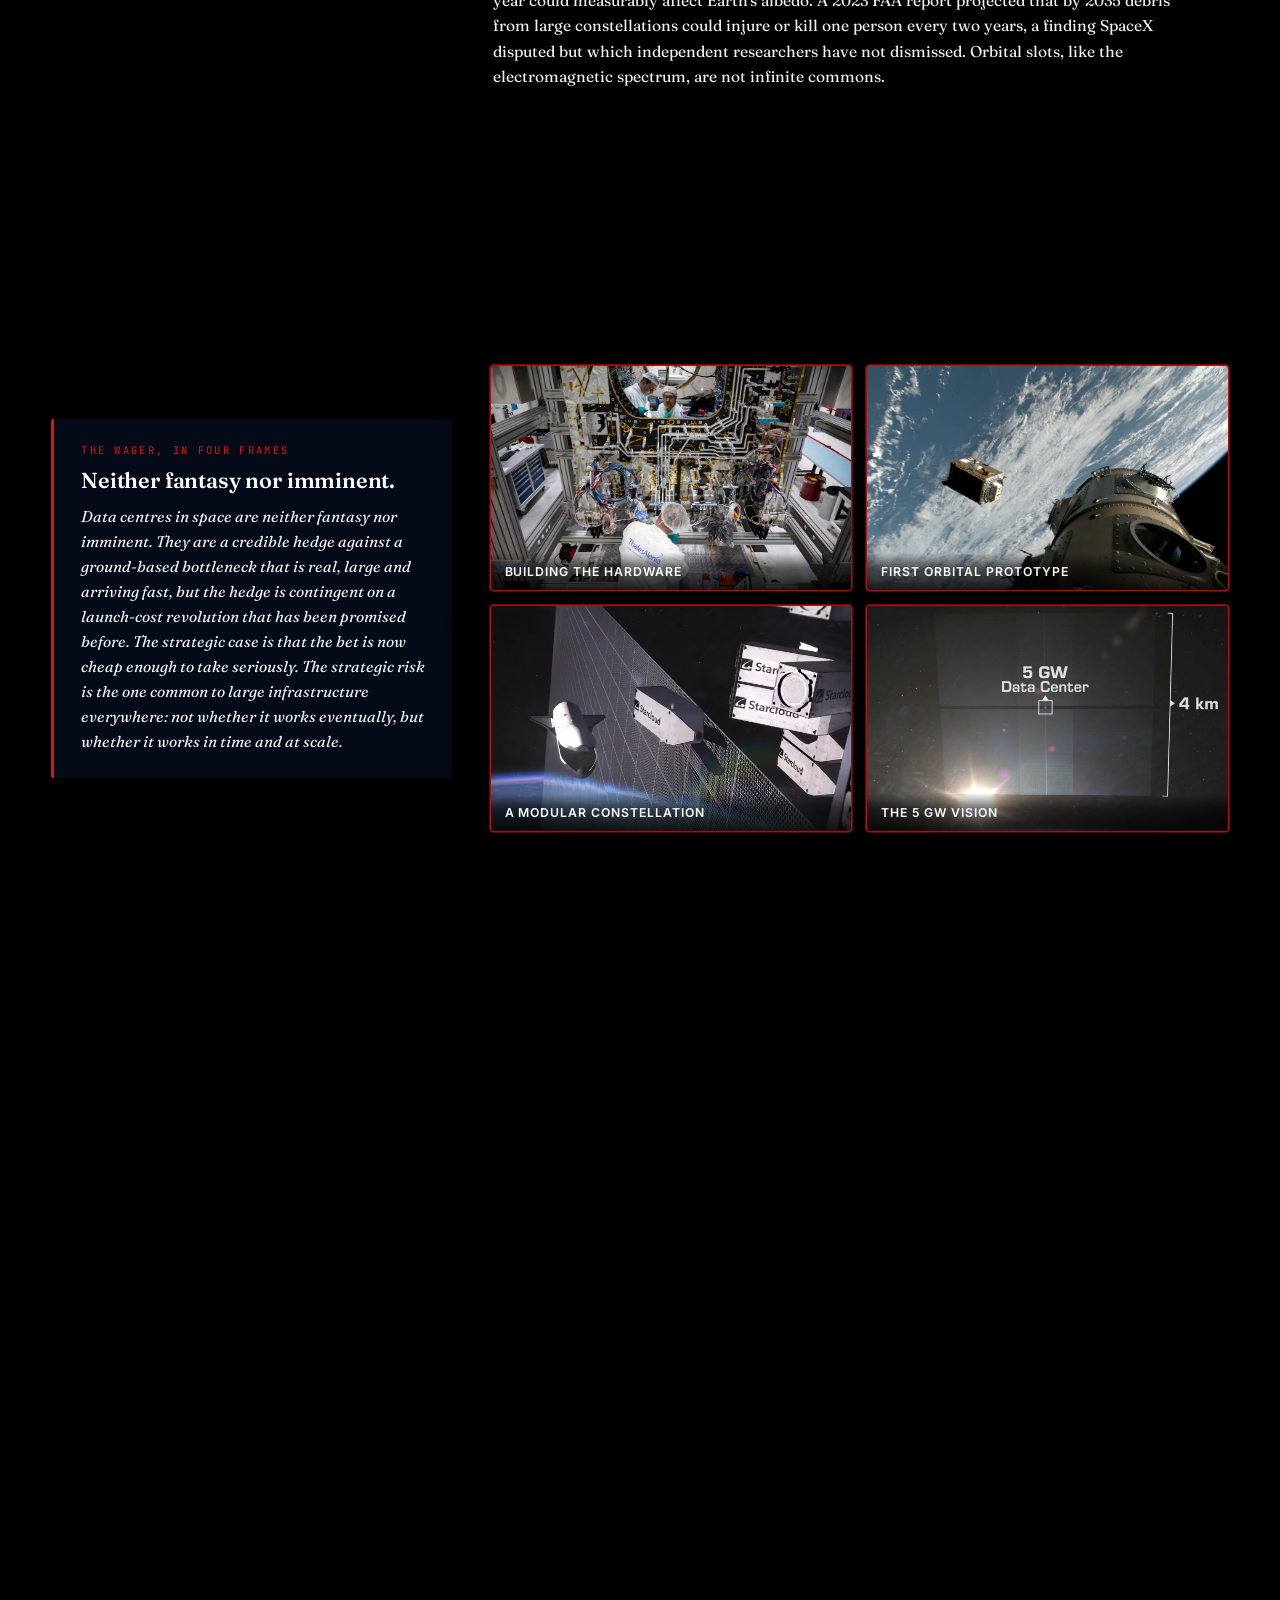
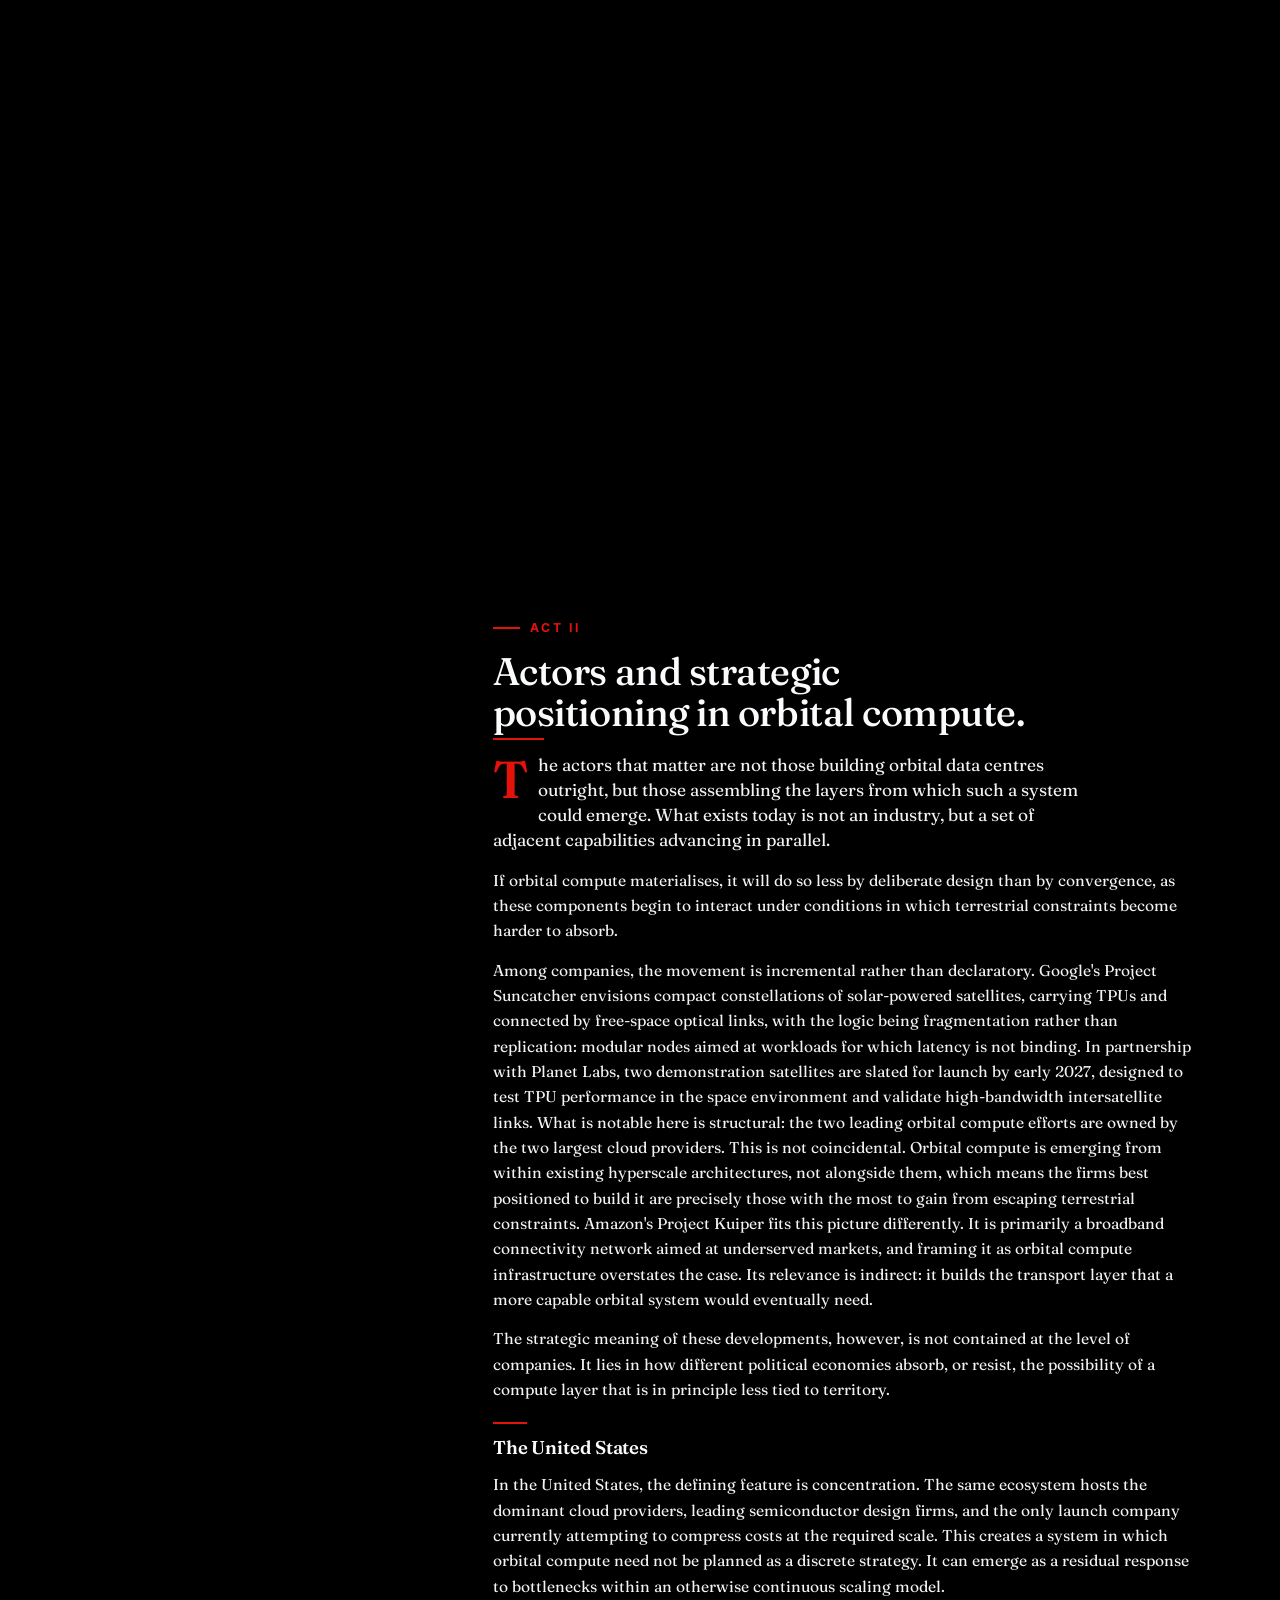
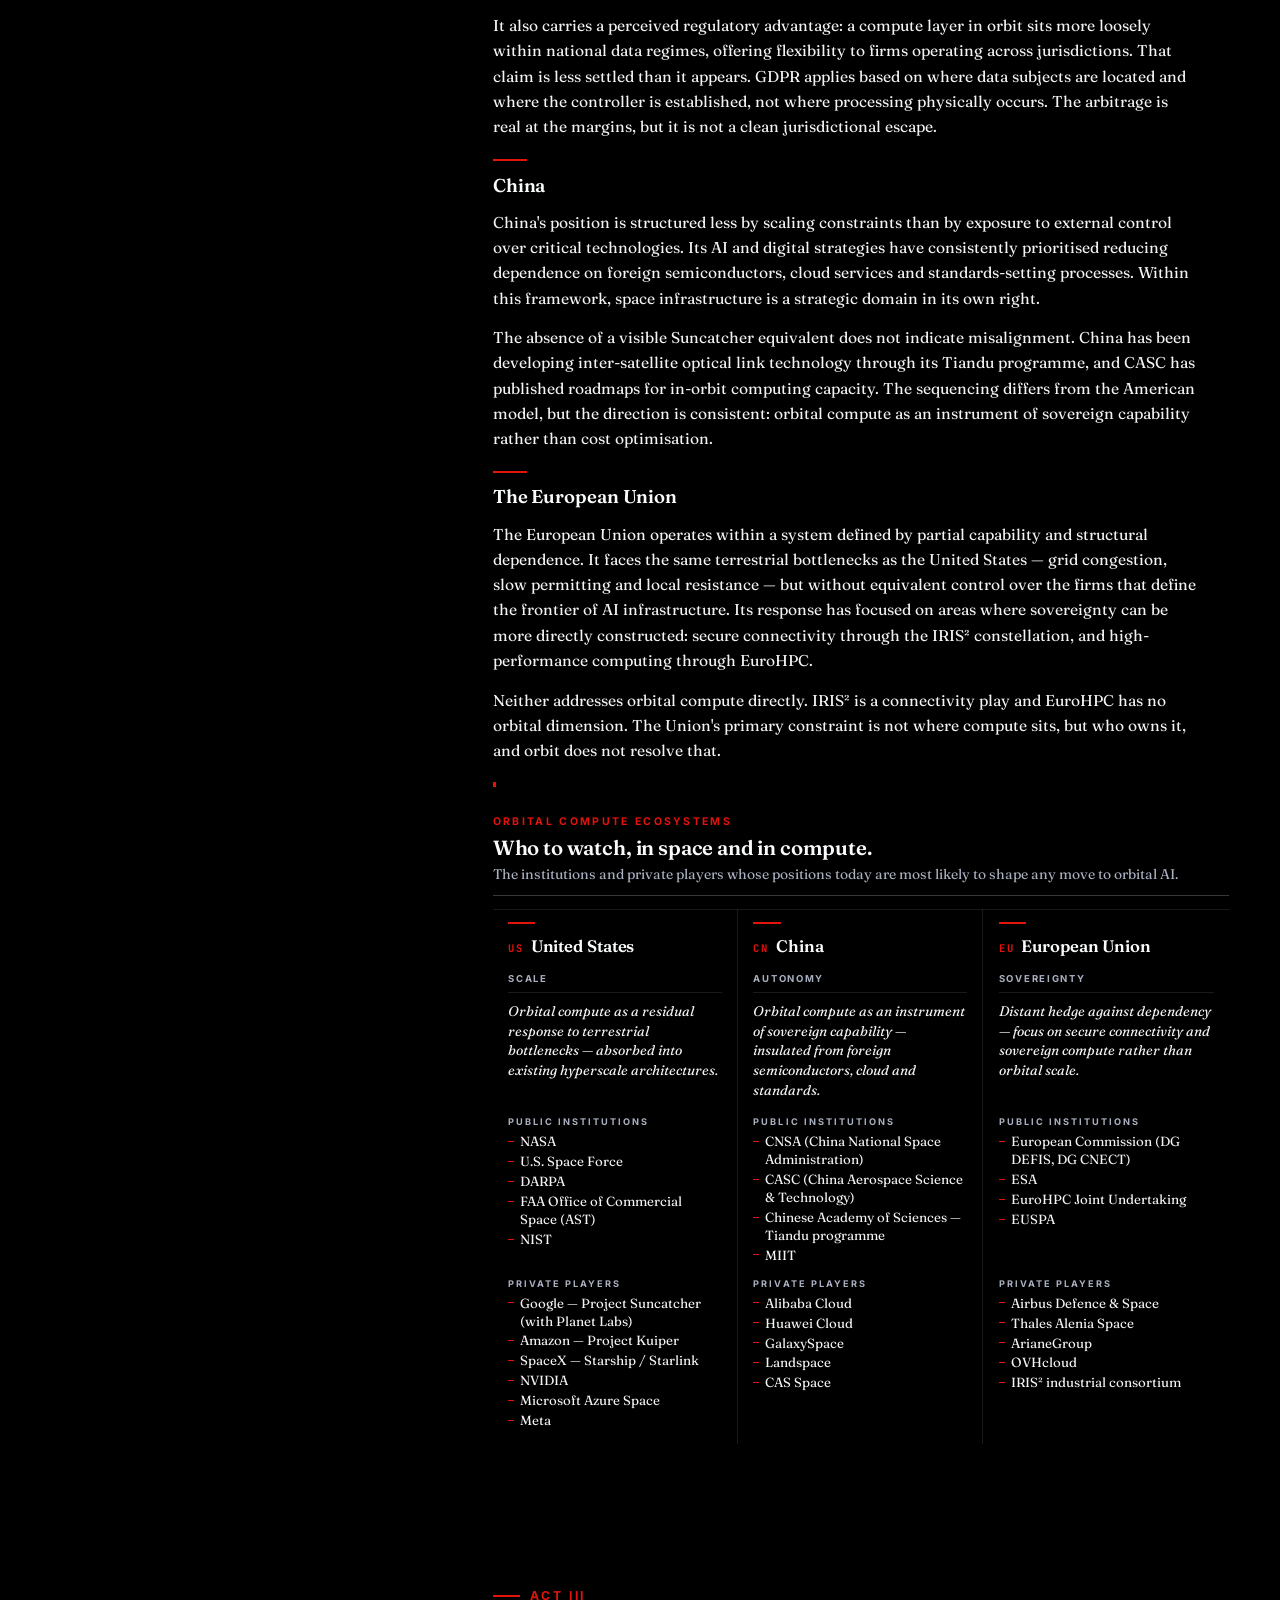
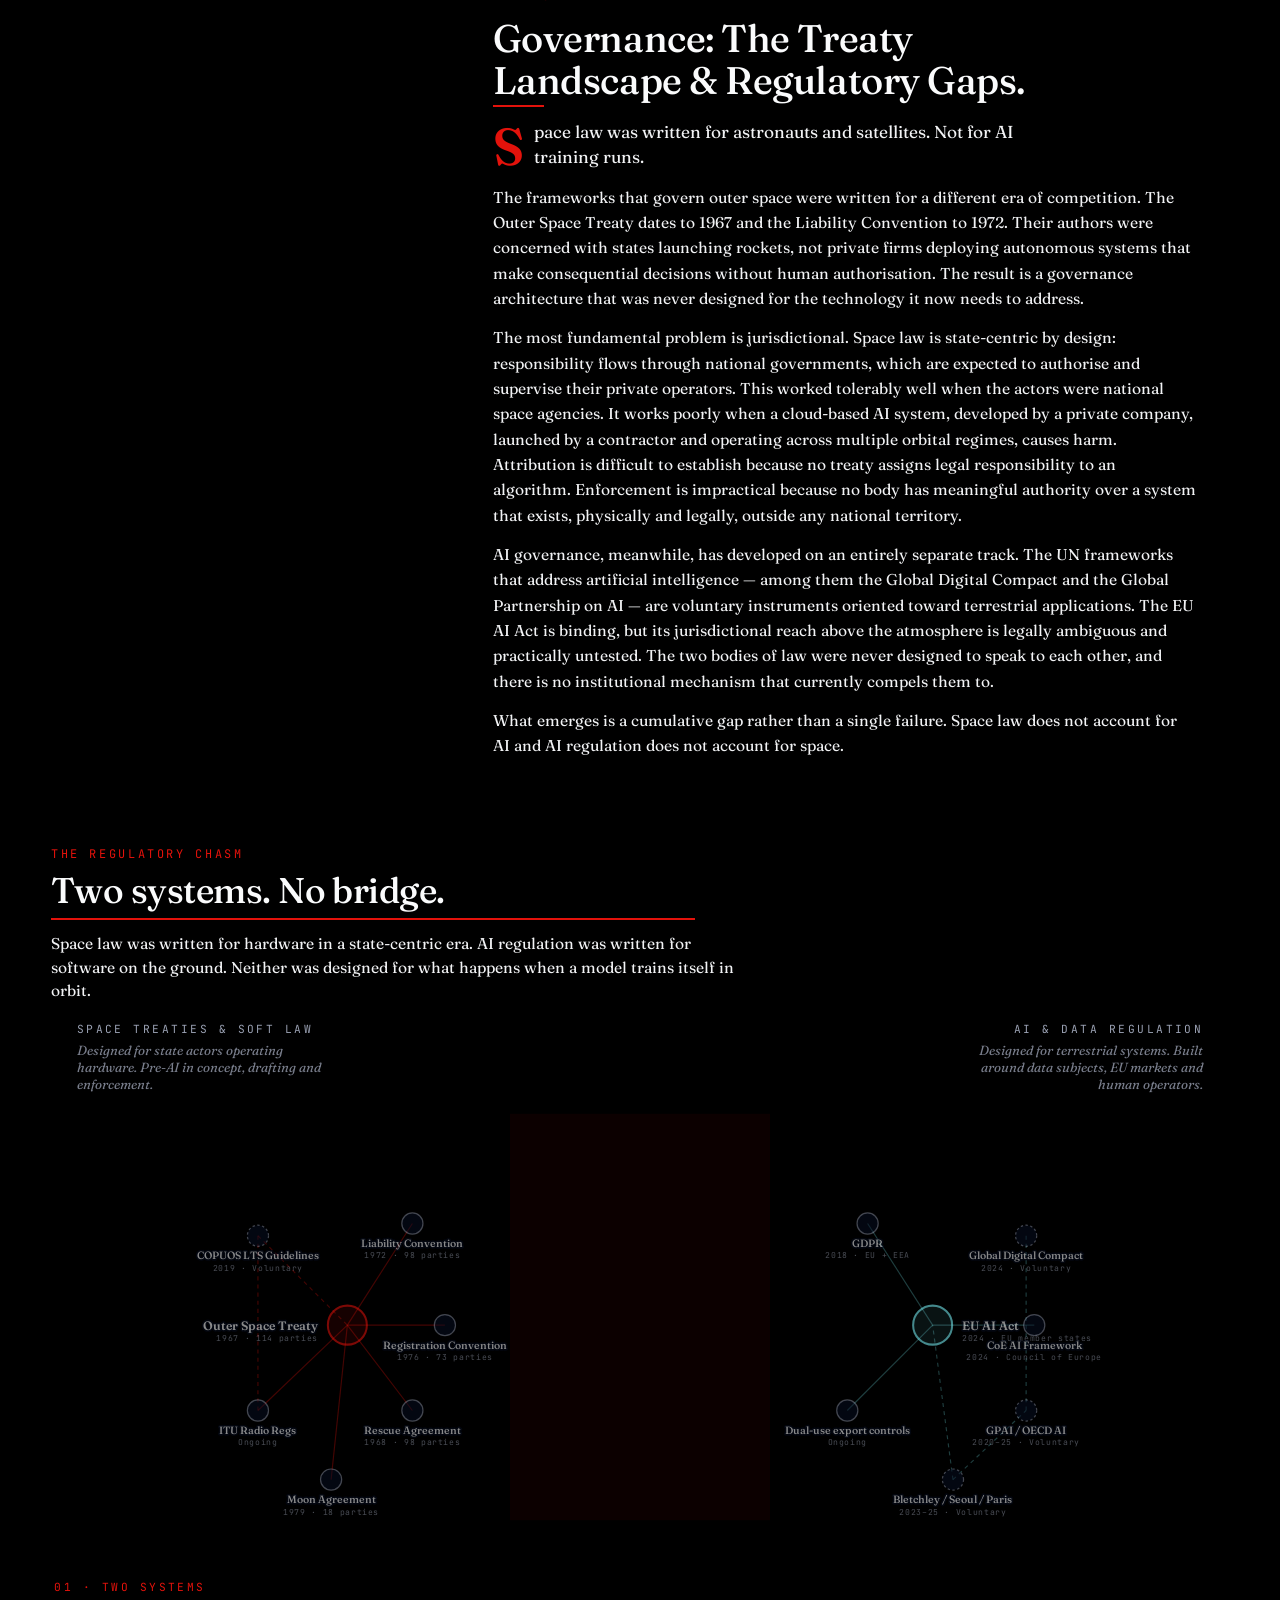
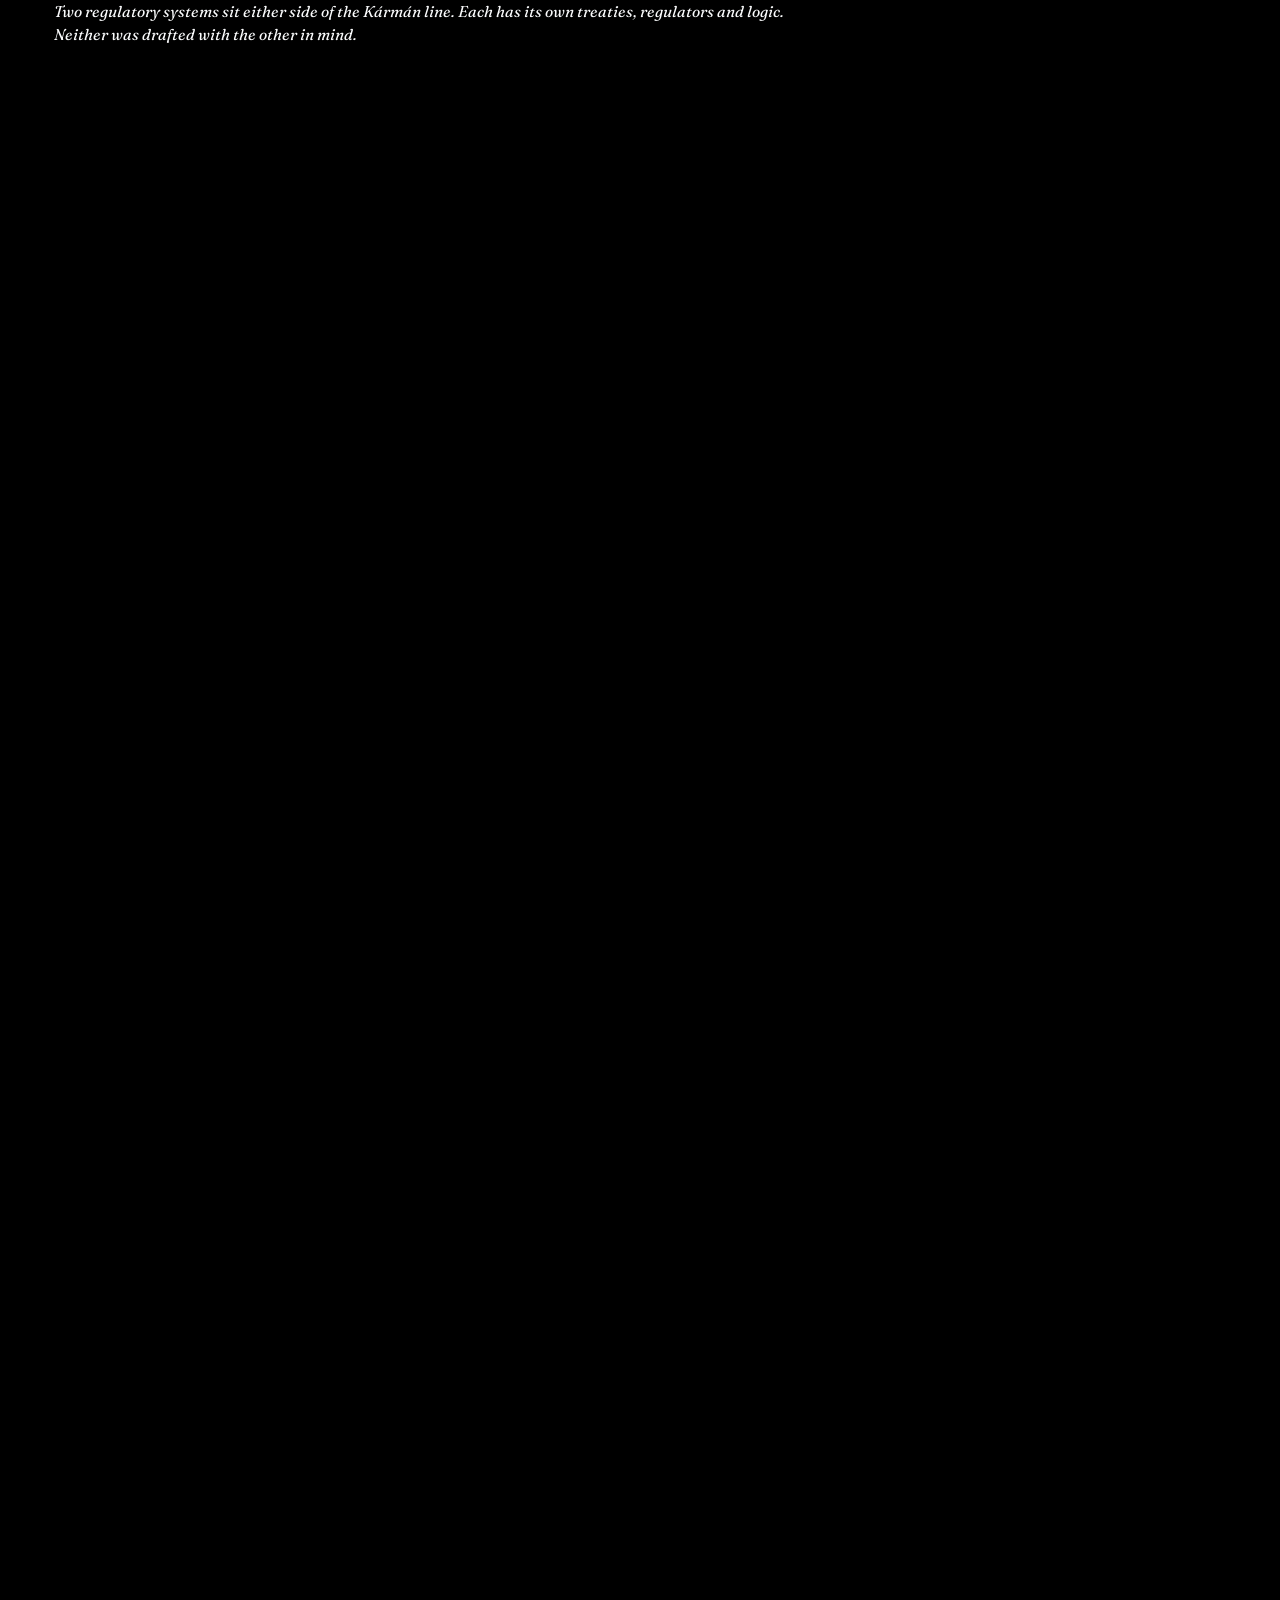
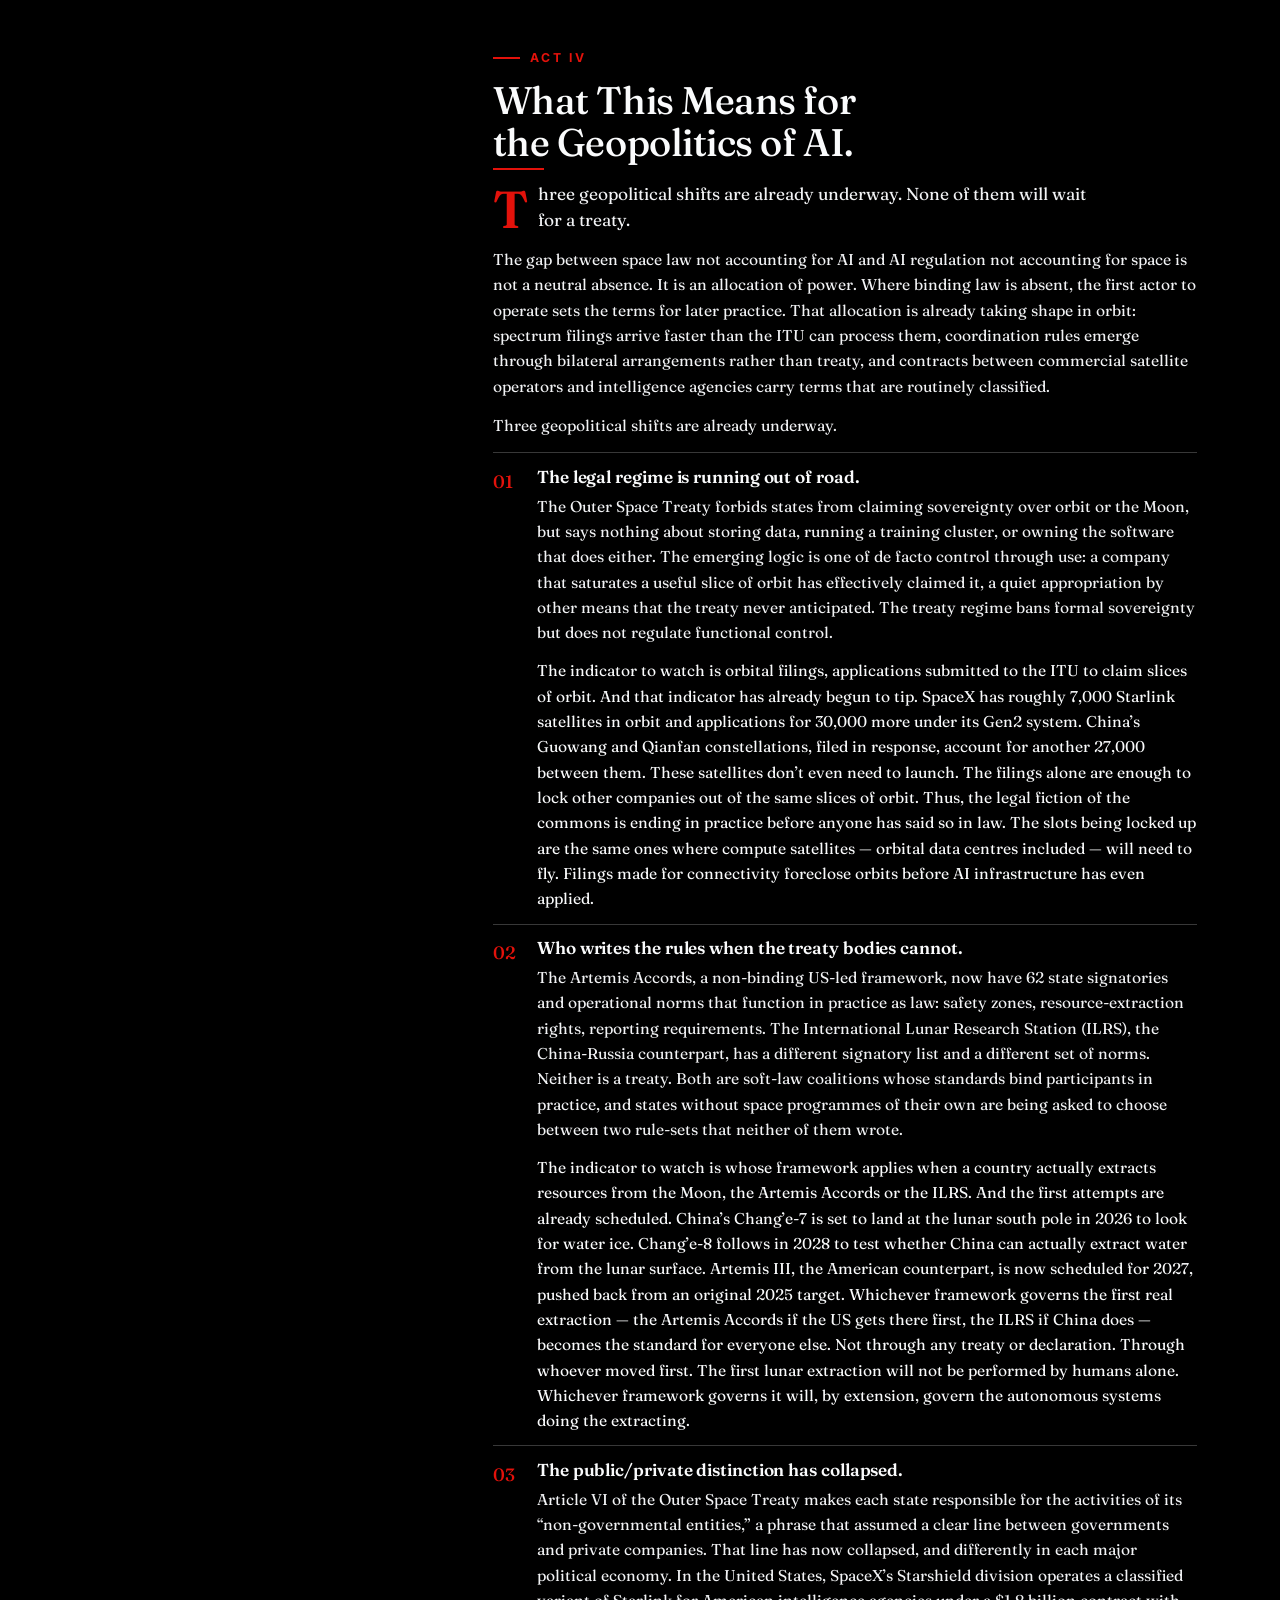
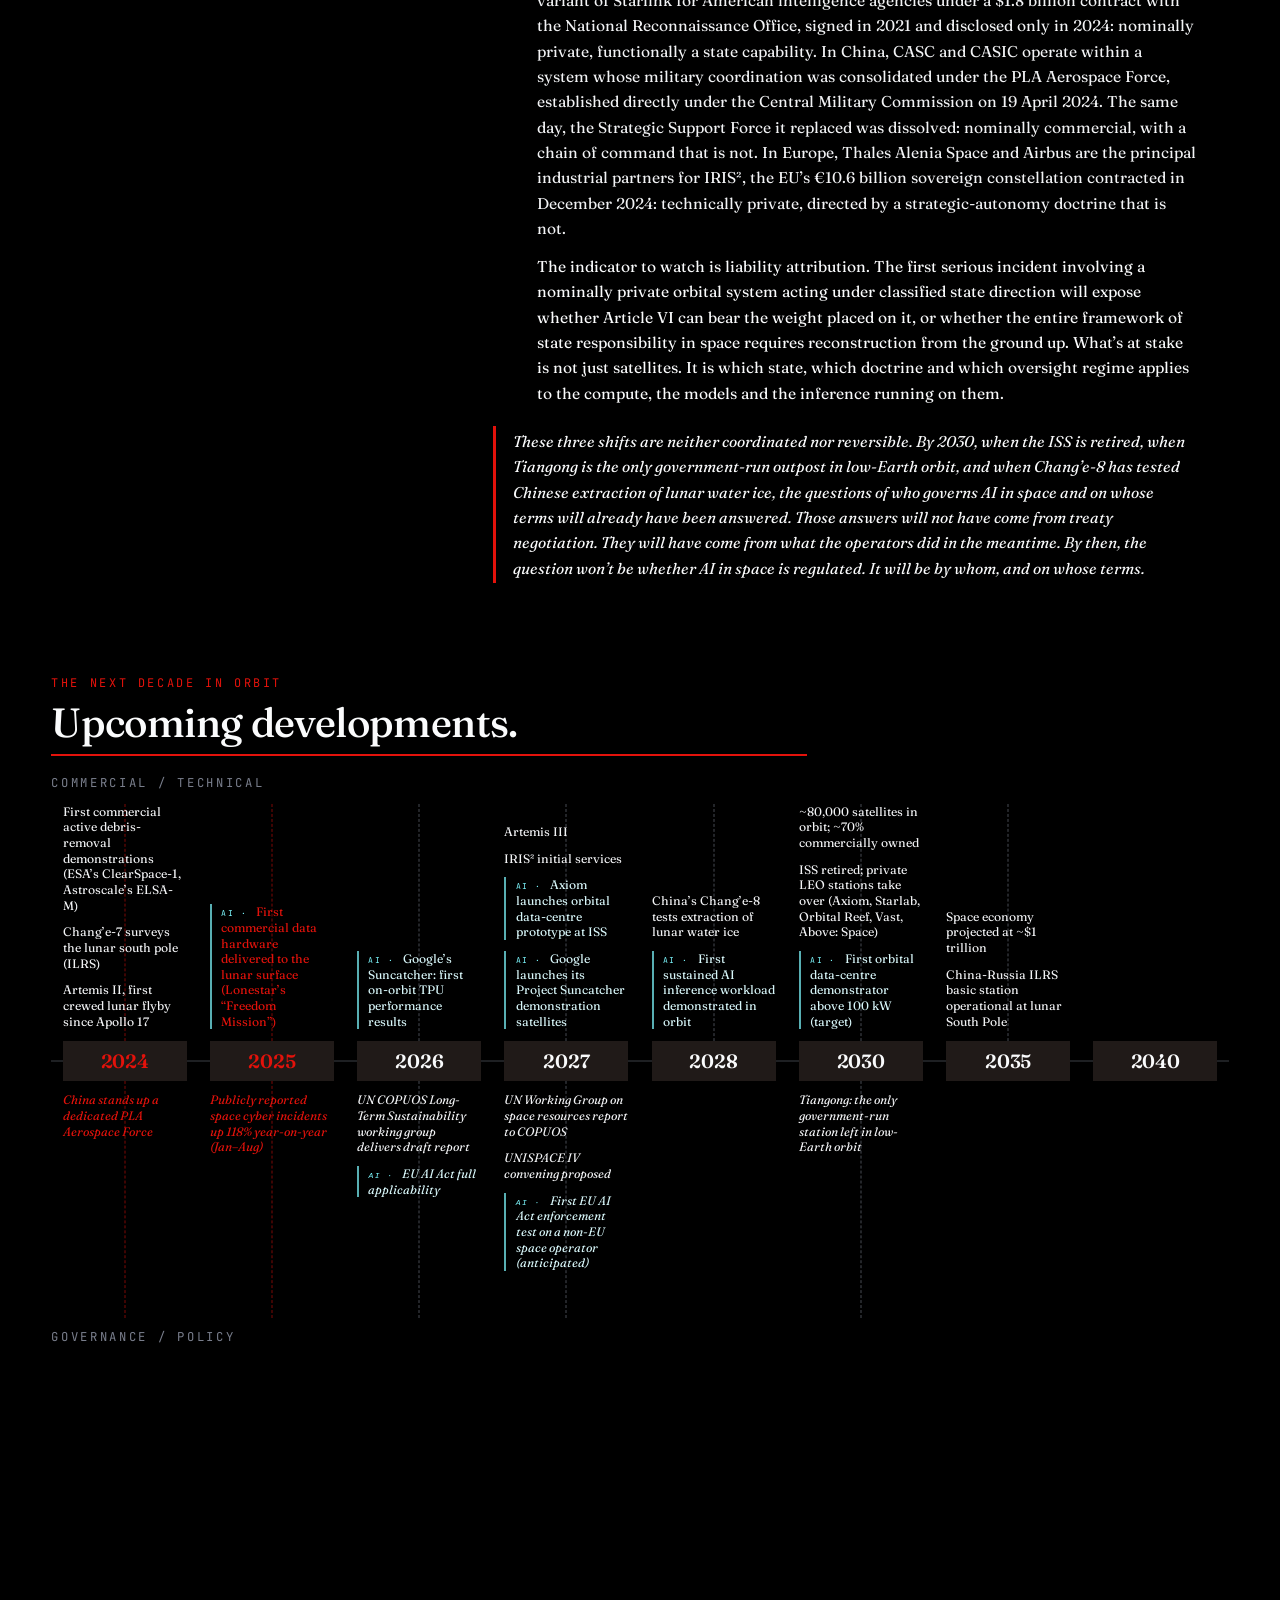
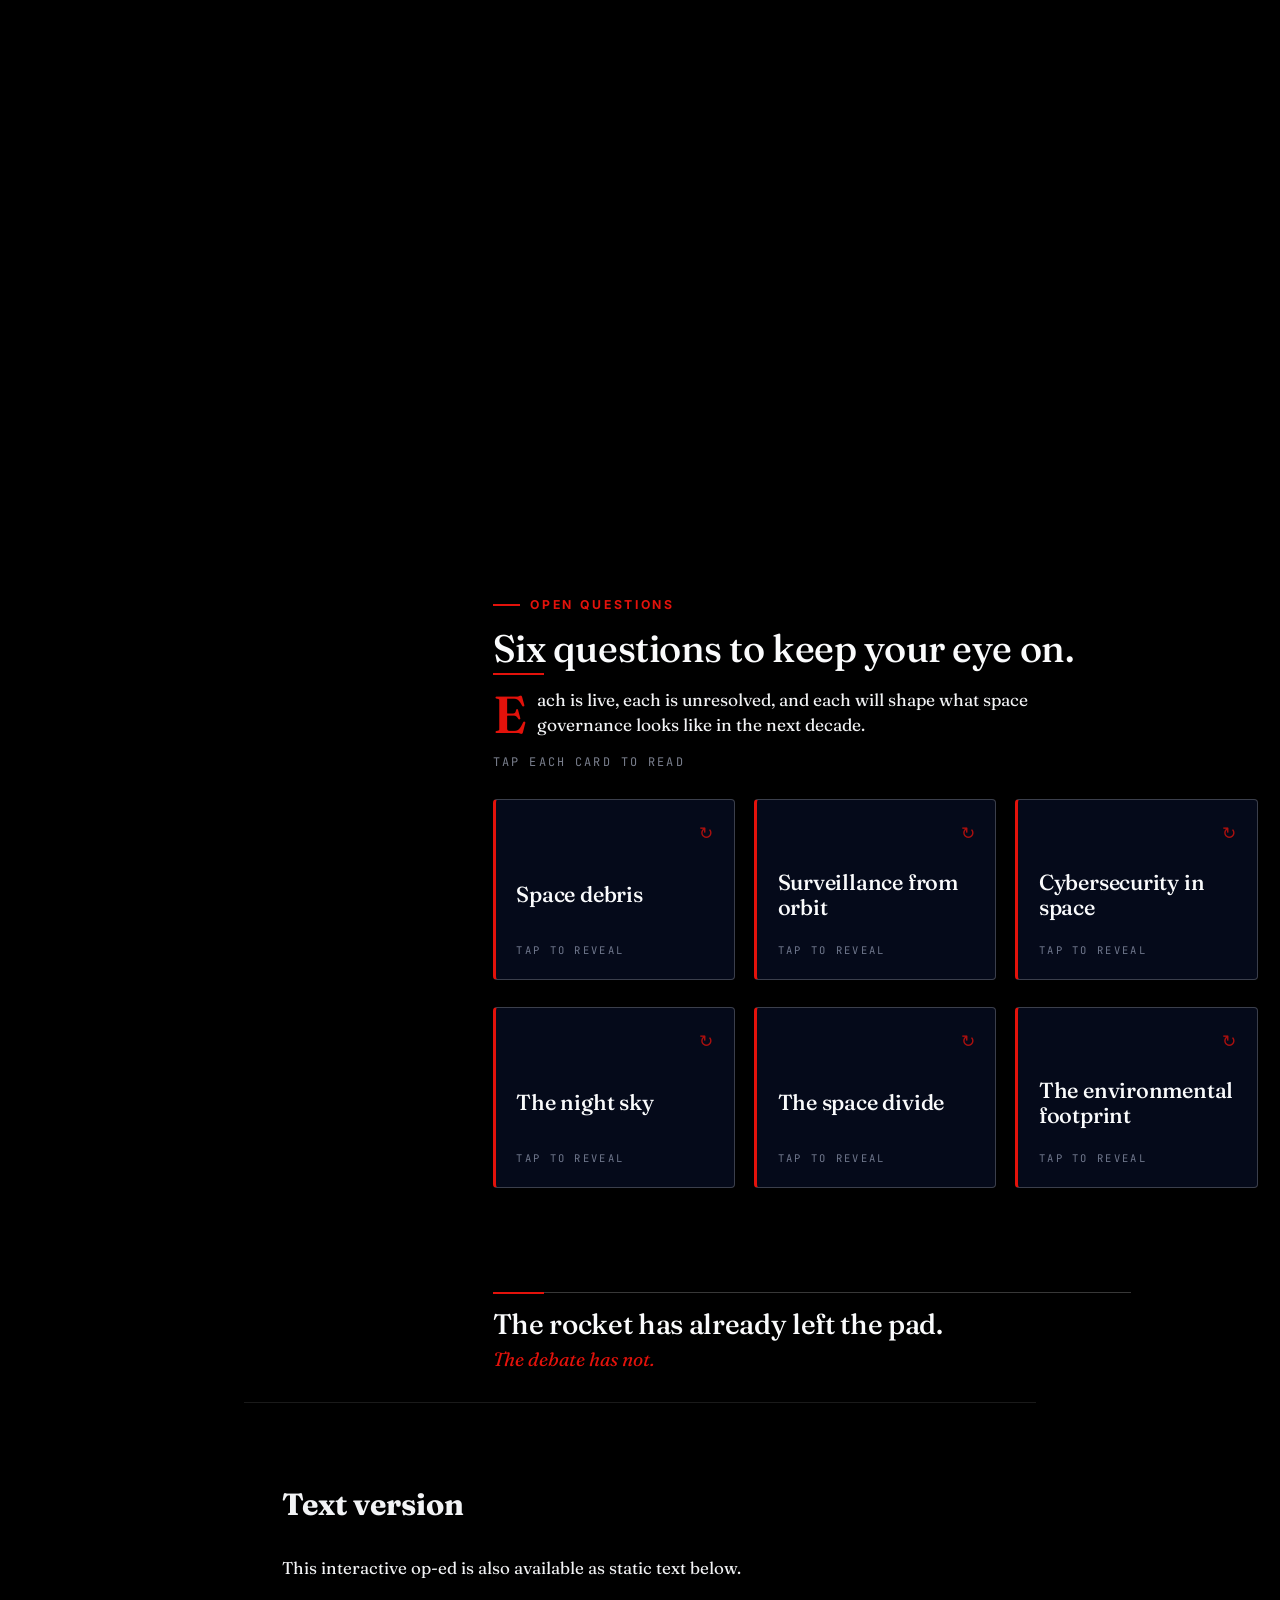
==== commit 67058e7b: "Refine op-ed content and introduce regulation network scene - Updated copy in content/copy.js to cor" ====
--- a/space-op-ed/index.html
+++ b/space-op-ed/index.html
@@ -642,7 +642,7 @@
         </div>
       </section>
 
-      <!-- Scene 1: The strategic case for datacenters in space -->
+      <!-- Scene 1: The strategic case for data centres in space -->
       <section
         class="scene scene-whyNow"
         data-scene="whyNow"
@@ -826,139 +826,48 @@
             <p class="act-para" data-bind="governance.intro.2"></p>
             <p class="act-para" data-bind="governance.intro.3"></p>
           </article>
-
-          <!-- Treaty matrix: grouped cards, each with severity badge -->
-          <section class="gov-matrix" aria-label="Treaty and framework matrix">
-            <header class="matrix-head">
-              <p class="matrix-kicker">Treaty landscape</p>
-              <h3 class="matrix-heading" data-bind="governance.tableHeading"></h3>
-              <p class="matrix-sub" data-bind="governance.tableSubhead"></p>
-              <ul class="matrix-legend" aria-label="Severity legend">
-                <li><span class="sev-dot sev-dot--critical" aria-hidden="true"></span>Critical gap</li>
-                <li><span class="sev-dot sev-dot--significant" aria-hidden="true"></span>Significant gap</li>
-              </ul>
-            </header>
-
-            <details class="gov-group">
-              <summary class="gov-group-label">
-                <span class="gg-chevron" aria-hidden="true"></span>
-                <span class="gg-label" data-bind="governance.groups.0.label"></span>
-                <span class="gg-count" data-bind="governance.groups.0.count"></span>
-              </summary>
-              <div class="gov-grid" data-bind-list="governance.groups.0.treaties" data-template="tcard">
-                <template data-template-id="tcard">
-                  <article class="treaty-card" data-field-attr="severity|data-severity">
-                    <header class="tc-head">
-                      <h5 class="tc-name" data-field="name"></h5>
-                      <span class="tc-meta" data-field="meta"></span>
-                      <span class="tc-severity"></span>
-                    </header>
-                    <dl class="tc-body">
-                      <dt>Original scope</dt>
-                      <dd data-field="scope"></dd>
-                      <dt>Relevance to AI in space</dt>
-                      <dd data-field="relevance"></dd>
-                    </dl>
-                    <div class="tc-gaps">
-                      <h6 class="tc-gaps-label">Regulatory gaps</h6>
-                      <ul class="tc-gaps-list" data-field-list="gaps"></ul>
-                    </div>
-                  </article>
-                </template>
+        </div>
+      </section>
+
+      <!-- Scene 3.5: Regulation network — two-cluster diagram with ghost edges -->
+      <section
+        class="scene scene-regnet"
+        data-scene="regNet"
+        data-range="0.82,0.88"
+        aria-labelledby="sc-regnet-h"
+      >
+        <div class="regnet-sticky">
+          <header class="regnet-head">
+            <p class="regnet-kicker" data-bind="regNet.kicker"></p>
+            <h2 class="regnet-heading" id="sc-regnet-h" data-bind="regNet.heading"></h2>
+            <p class="regnet-lede" data-bind="regNet.lede"></p>
+          </header>
+          <div class="regnet-frame" data-regnet-frame data-beat="1">
+            <p class="regnet-cluster-label regnet-cluster-label--space">
+              <span class="rn-cluster-name" data-bind="regNet.spaceCluster.label"></span>
+              <span class="rn-cluster-sub" data-bind="regNet.spaceCluster.sub"></span>
+            </p>
+            <p class="regnet-cluster-label regnet-cluster-label--ai">
+              <span class="rn-cluster-name" data-bind="regNet.aiCluster.label"></span>
+              <span class="rn-cluster-sub" data-bind="regNet.aiCluster.sub"></span>
+            </p>
+            <div class="regnet-stage-wrap">
+              <div class="regnet-stage" data-regnet-stage></div>
+              <div class="rn-tooltip" data-regnet-tooltip role="tooltip" aria-hidden="true">
+                <p class="rn-tooltip-name" data-rn-tip-name></p>
+                <p class="rn-tooltip-meta" data-rn-tip-meta></p>
+                <p class="rn-tooltip-text" data-rn-tip-text></p>
               </div>
-            </details>
-
-            <details class="gov-group">
-              <summary class="gov-group-label">
-                <span class="gg-chevron" aria-hidden="true"></span>
-                <span class="gg-label" data-bind="governance.groups.1.label"></span>
-                <span class="gg-count" data-bind="governance.groups.1.count"></span>
-              </summary>
-              <div class="gov-grid" data-bind-list="governance.groups.1.treaties" data-template="tcard2">
-                <template data-template-id="tcard2">
-                  <article class="treaty-card" data-field-attr="severity|data-severity">
-                    <header class="tc-head">
-                      <h5 class="tc-name" data-field="name"></h5>
-                      <span class="tc-meta" data-field="meta"></span>
-                      <span class="tc-severity"></span>
-                    </header>
-                    <dl class="tc-body">
-                      <dt>Original scope</dt>
-                      <dd data-field="scope"></dd>
-                      <dt>Relevance to AI in space</dt>
-                      <dd data-field="relevance"></dd>
-                    </dl>
-                    <div class="tc-gaps">
-                      <h6 class="tc-gaps-label">Regulatory gaps</h6>
-                      <ul class="tc-gaps-list" data-field-list="gaps"></ul>
-                    </div>
-                  </article>
-                </template>
-              </div>
-            </details>
-
-            <details class="gov-group">
-              <summary class="gov-group-label">
-                <span class="gg-chevron" aria-hidden="true"></span>
-                <span class="gg-label" data-bind="governance.groups.2.label"></span>
-                <span class="gg-count" data-bind="governance.groups.2.count"></span>
-              </summary>
-              <div class="gov-grid" data-bind-list="governance.groups.2.treaties" data-template="tcard3">
-                <template data-template-id="tcard3">
-                  <article class="treaty-card" data-field-attr="severity|data-severity">
-                    <header class="tc-head">
-                      <h5 class="tc-name" data-field="name"></h5>
-                      <span class="tc-meta" data-field="meta"></span>
-                      <span class="tc-severity"></span>
-                    </header>
-                    <dl class="tc-body">
-                      <dt>Original scope</dt>
-                      <dd data-field="scope"></dd>
-                      <dt>Relevance to AI in space</dt>
-                      <dd data-field="relevance"></dd>
-                    </dl>
-                    <div class="tc-gaps">
-                      <h6 class="tc-gaps-label">Regulatory gaps</h6>
-                      <ul class="tc-gaps-list" data-field-list="gaps"></ul>
-                    </div>
-                  </article>
-                </template>
-              </div>
-            </details>
-
-            <details class="gov-group">
-              <summary class="gov-group-label">
-                <span class="gg-chevron" aria-hidden="true"></span>
-                <span class="gg-label" data-bind="governance.groups.3.label"></span>
-                <span class="gg-count" data-bind="governance.groups.3.count"></span>
-              </summary>
-              <div class="gov-grid" data-bind-list="governance.groups.3.treaties" data-template="tcard4">
-                <template data-template-id="tcard4">
-                  <article class="treaty-card" data-field-attr="severity|data-severity">
-                    <header class="tc-head">
-                      <h5 class="tc-name" data-field="name"></h5>
-                      <span class="tc-meta" data-field="meta"></span>
-                      <span class="tc-severity"></span>
-                    </header>
-                    <dl class="tc-body">
-                      <dt>Original scope</dt>
-                      <dd data-field="scope"></dd>
-                      <dt>Relevance to AI in space</dt>
-                      <dd data-field="relevance"></dd>
-                    </dl>
-                    <div class="tc-gaps">
-                      <h6 class="tc-gaps-label">Regulatory gaps</h6>
-                      <ul class="tc-gaps-list" data-field-list="gaps"></ul>
-                    </div>
-                  </article>
-                </template>
-              </div>
-            </details>
-
-            <p class="matrix-note" data-bind="governance.note"></p>
-          </section>
+            </div>
+            <div class="regnet-caption-rail">
+              <p class="regnet-beat-label" data-regnet-beat-label></p>
+              <p class="regnet-caption" data-regnet-caption></p>
+            </div>
+          </div>
+          <p class="regnet-closer" data-bind="regNet.closer"></p>
         </div>
       </section>
+
 
       <!-- Scene 4: Futures -->
       <section
@@ -1060,7 +969,6 @@
           <footer class="closer">
             <p class="closer-line" data-bind="futures.closer.line"></p>
             <p class="closer-cta" data-bind="futures.closer.cta"></p>
-            <p class="colophon">Last edited: 22/04/2026</p>
           </footer>
         </div>
       </section>
--- a/space-op-ed/styles/scenes.css
+++ b/space-op-ed/styles/scenes.css
@@ -1567,6 +1567,31 @@
 .tl-event.is-red {
   color: var(--economist-red);
 }
+/* AI / orbital data-centre milestones — picked out with a cyan accent
+   so the reader can scan the chart for the AI thread without losing
+   the broader space context. */
+.tl-event.is-ai {
+  color: #d8f7fa;
+}
+.tl-event.is-ai .tl-event-text {
+  padding-left: 0.55rem;
+  border-left: 2px solid rgba(125, 249, 255, 0.7);
+}
+.tl-event.is-ai .tl-event-text::before {
+  content: "AI · ";
+  font-family: var(--mono);
+  font-size: 0.66em;
+  letter-spacing: 0.18em;
+  text-transform: uppercase;
+  color: #7df9ff;
+  margin-right: 0.15rem;
+}
+.tl-event.is-ai.is-red {
+  color: var(--economist-red);
+}
+.tl-event.is-ai.is-red .tl-event-text {
+  border-left-color: rgba(125, 249, 255, 0.7);
+}
 .tl-event-text {
   display: block;
 }
@@ -1643,11 +1668,14 @@
 
 /* ---------- Scene 4.75: Open Questions (3x2 flip cards) ---------- */
 
-/* Pull the cards up close under the timeline — overrides the default
-   non-liftoff scene-inner top padding so there's no tall gap between
-   the timeline pin releasing and the questions header. */
+/* Pull the cards up close under the timeline AND drop the inherited
+   sticky 100vh — the cards are short, so without this the scene
+   leaves a viewport of empty starfield below them before the closer.*/
 .scene-openq .scene-inner {
+  position: static;
+  min-height: 0;
   padding-top: clamp(0.5rem, 1.5vh, 1.5rem) !important;
+  padding-bottom: clamp(2rem, 4vh, 3rem) !important;
 }
 .oq-hint {
   font-family: var(--mono);
@@ -1785,9 +1813,441 @@
 }
 .reduced-motion .oq-cue { display: none; }
 
-/* The closer scene is a quiet outro — let the regular .scene-inner
-   layout handle it, but give it a touch more breathing room above. */
+/* The closer scene is a quiet outro. Default scene-inner is sticky
+   with min-height 100vh which leaves a full viewport of starfield
+   below the closing line — drop those defaults so the page actually
+   ends right after the closer text.
+   !important is needed because .scene:not(.scene-liftoff) .scene-inner
+   has higher specificity than this selector. */
 .scene-closer .scene-inner {
-  padding-top: clamp(4rem, 12vh, 8rem);
-  padding-bottom: clamp(4rem, 12vh, 8rem);
-}
+  position: static;
+  min-height: 0;
+  padding-top: clamp(2rem, 6vh, 4rem) !important;
+  padding-bottom: clamp(0.6rem, 1.5vh, 1.4rem) !important;
+}
+.scene-closer {
+  /* Reset any inherited margin/padding on the section element too. */
+  padding: 0 !important;
+  margin: 0 !important;
+}
+
+/* ---------- Scene 3.5: Regulation network (the severed web) ----------
+   Two clusters of frameworks either side of a chasm. Solid edges are
+   the formal ties that exist; ghost edges are the bridges that don't.
+   Driven by `data-beat` on .regnet-frame; CSS handles the rest. */
+
+.scene-regnet {
+  /* Five reading beats while pinned: total scroll ~ 260vh gives the
+     reader ~32vh per beat once the panel is pinned, which sits well
+     between "click through" and "trapped". */
+  min-height: 260vh;
+  pointer-events: auto;
+  /* Padding-bottom creates a brief calm after the network unsticks
+     and before Act IV begins, so the closer reads as a verdict
+     rather than crashing into the next heading. */
+  padding: 0 0 clamp(4rem, 10vh, 8rem);
+}
+.regnet-sticky {
+  position: sticky;
+  top: 0;
+  height: 100vh;
+  display: grid;
+  grid-template-rows: auto auto auto;
+  align-content: start;
+  gap: clamp(0.6rem, 1.2vh, 1rem);
+  padding: clamp(1.2rem, 3vh, 2rem) clamp(1.5rem, 4vw, 3rem) clamp(1.2rem, 3vh, 2rem);
+}
+.regnet-head {
+  max-width: 86rem;
+  width: 100%;
+  margin: 0 auto;
+}
+.regnet-kicker {
+  font-family: var(--mono);
+  font-size: 0.7rem;
+  letter-spacing: 0.22em;
+  text-transform: uppercase;
+  color: var(--economist-red);
+  margin: 0 0 0.4rem;
+}
+.regnet-heading {
+  font-family: var(--serif);
+  font-weight: 500;
+  font-size: clamp(1.5rem, 2.8vw, 2.1rem);
+  line-height: 1.1;
+  letter-spacing: -0.015em;
+  color: #fafbfc;
+  margin: 0;
+  border-bottom: 2px solid var(--economist-red);
+  padding-bottom: 0.5rem;
+  max-width: 28ch;
+}
+.regnet-lede {
+  margin: 0.7rem 0 0;
+  font-family: var(--serif);
+  font-size: clamp(0.92rem, 1.1vw, 1rem);
+  line-height: 1.5;
+  color: var(--ink);
+  max-width: 70ch;
+}
+
+.regnet-frame {
+  position: relative;
+  width: 100%;
+  max-width: 96rem;
+  margin: 0 auto;
+  display: flex;
+  flex-direction: column;
+  gap: 0.6rem;
+  /* Reserve space at the top for the absolutely-positioned cluster
+     labels so they don't overlap the SVG content. */
+  padding-top: 3rem;
+}
+.regnet-cluster-label {
+  position: absolute;
+  top: clamp(0.4rem, 0.8vh, 0.8rem);
+  display: flex;
+  flex-direction: column;
+  gap: 0.18rem;
+  margin: 0;
+  pointer-events: none;
+  z-index: 4;
+}
+.regnet-cluster-label--space { left: clamp(0.5rem, 2vw, 2rem); }
+.regnet-cluster-label--ai { right: clamp(0.5rem, 2vw, 2rem); text-align: right; align-items: flex-end; }
+.rn-cluster-name {
+  font-family: var(--mono);
+  font-size: 0.66rem;
+  letter-spacing: 0.22em;
+  text-transform: uppercase;
+  color: rgba(220, 230, 255, 0.7);
+}
+.rn-cluster-sub {
+  font-family: var(--serif);
+  font-style: italic;
+  font-size: 0.78rem;
+  line-height: 1.3;
+  color: rgba(220, 230, 255, 0.55);
+  max-width: 28ch;
+}
+
+/* Wrap that anchors the stage and the absolutely-positioned tooltip. */
+.regnet-stage-wrap {
+  position: relative;
+  width: 100%;
+  /* Clamped so the SVG doesn't fill enormous heights on tall viewports
+     and crowd the closer underneath. */
+  height: clamp(360px, 56vh, 640px);
+}
+.regnet-stage {
+  position: relative;
+  width: 100%;
+  height: 100%;
+  display: flex;
+  align-items: center;
+  justify-content: center;
+}
+.regnet-svg {
+  width: 100%;
+  height: 100%;
+  display: block;
+  filter: drop-shadow(0 0 16px rgba(0, 0, 0, 0.55));
+}
+
+/* Chasm column wash — quiet vertical tint, no border. */
+.rn-chasm-bg {
+  fill: rgba(227, 18, 11, 0.05);
+  stroke: none;
+}
+
+/* ---- Nodes ---- */
+.rn-node {
+  cursor: pointer;
+  outline: none;
+}
+.rn-node:focus-visible .rn-node-dot {
+  stroke: var(--economist-red);
+  stroke-width: 3;
+}
+.rn-node-hit {
+  fill: transparent;
+  pointer-events: all;
+}
+.rn-node:hover .rn-node-dot {
+  fill: rgba(227, 18, 11, 0.22);
+  stroke: var(--economist-red);
+}
+.rn-node--ai:hover .rn-node-dot {
+  fill: rgba(125, 249, 255, 0.18);
+  stroke: #7df9ff;
+}
+.rn-node-dot {
+  fill: rgba(7, 14, 34, 0.9);
+  stroke: rgba(220, 230, 255, 0.55);
+  stroke-width: 1.5;
+  transition: fill 360ms var(--ease-out), stroke 360ms var(--ease-out), opacity 360ms var(--ease-out);
+}
+.rn-node--space.is-anchor .rn-node-dot {
+  stroke: var(--economist-red);
+  stroke-width: 2.5;
+  fill: rgba(227, 18, 11, 0.18);
+}
+.rn-node--ai.is-anchor .rn-node-dot {
+  stroke: #7df9ff;
+  stroke-width: 2.5;
+  fill: rgba(125, 249, 255, 0.14);
+}
+.rn-node.is-soft .rn-node-dot {
+  stroke-dasharray: 3 3;
+}
+.rn-node-label {
+  font-family: var(--serif);
+  font-size: 13px;
+  font-weight: 500;
+  fill: #fafbfc;
+  paint-order: stroke;
+  stroke: rgba(7, 14, 34, 0.85);
+  stroke-width: 4;
+  stroke-linejoin: round;
+  pointer-events: none;
+}
+.rn-node-year {
+  font-family: var(--mono);
+  font-size: 10px;
+  letter-spacing: 0.08em;
+  fill: rgba(220, 230, 255, 0.6);
+  pointer-events: none;
+}
+.rn-node--space.is-anchor .rn-node-label,
+.rn-node--ai.is-anchor .rn-node-label {
+  font-size: 15px;
+  font-weight: 600;
+}
+
+/* ---- Cluster edges ---- */
+.rn-edge {
+  stroke-width: 1.4;
+  fill: none;
+  transition: opacity 360ms var(--ease-out);
+}
+.rn-edge--space { stroke: rgba(227, 18, 11, 0.55); }
+.rn-edge--ai { stroke: rgba(125, 249, 255, 0.45); }
+.rn-edge.is-soft { stroke-dasharray: 5 5; opacity: 0.65; }
+.rn-edge.is-weak { opacity: 0.38; }
+
+/* ---- Ghost edges (the bridges that don't bind) ---- */
+.rn-ghost {
+  stroke: rgba(227, 18, 11, 0.32);
+  stroke-width: 1;
+  stroke-dasharray: 3 6;
+  fill: none;
+  opacity: 0.18;
+  transition: opacity 480ms var(--ease-out), stroke 480ms var(--ease-out);
+}
+
+/* ---- Chasm labels ---- */
+.rn-chasm-label {
+  font-family: var(--serif);
+  font-style: italic;
+  font-size: 13.5px;
+  fill: rgba(220, 230, 255, 0.92);
+  paint-order: stroke;
+  stroke: rgba(7, 14, 34, 0.85);
+  stroke-width: 3.5;
+  stroke-linejoin: round;
+  opacity: 0;
+  transition: opacity 600ms var(--ease-out);
+}
+
+/* ---- Beat-driven highlights ---- */
+/* Beat 1: both clusters dim, just establish the picture. */
+[data-beat="1"] .rn-node,
+[data-beat="1"] .rn-edge { opacity: 0.55; }
+[data-beat="1"] .rn-ghost { opacity: 0; }
+[data-beat="1"] .rn-chasm-label { opacity: 0; }
+
+/* Beat 2: space cluster rises, AI dims further. */
+[data-beat="2"] .rn-cluster--space .rn-node,
+[data-beat="2"] .rn-cluster--space .rn-edge { opacity: 1; }
+[data-beat="2"] .rn-cluster--ai .rn-node,
+[data-beat="2"] .rn-cluster--ai .rn-edge { opacity: 0.22; }
+[data-beat="2"] .rn-ghost { opacity: 0; }
+
+/* Beat 3: AI cluster rises, space dims. */
+[data-beat="3"] .rn-cluster--ai .rn-node,
+[data-beat="3"] .rn-cluster--ai .rn-edge { opacity: 1; }
+[data-beat="3"] .rn-cluster--space .rn-node,
+[data-beat="3"] .rn-cluster--space .rn-edge { opacity: 0.22; }
+[data-beat="3"] .rn-ghost { opacity: 0; }
+
+/* Beat 4: both clusters visible, ghost edges flicker in red — the
+   bridges being attempted, and not holding. */
+[data-beat="4"] .rn-node,
+[data-beat="4"] .rn-edge { opacity: 0.75; }
+[data-beat="4"] .rn-ghost {
+  opacity: 0.85;
+  stroke: rgba(255, 60, 30, 0.9);
+  animation: rn-ghost-flicker 2.4s var(--ease-out) 1;
+}
+@keyframes rn-ghost-flicker {
+  0%   { opacity: 0; stroke-width: 0.5; }
+  18%  { opacity: 1; stroke-width: 2; }
+  35%  { opacity: 0.5; stroke-width: 1; }
+  55%  { opacity: 1; stroke-width: 2.2; }
+  75%  { opacity: 0.4; stroke-width: 1; }
+  100% { opacity: 0.85; stroke-width: 1; }
+}
+
+/* Beat 5: ghost edges settle dim again; chasm labels fade in. */
+[data-beat="5"] .rn-node,
+[data-beat="5"] .rn-edge { opacity: 0.55; }
+[data-beat="5"] .rn-ghost {
+  opacity: 0.32;
+  stroke: rgba(227, 18, 11, 0.45);
+}
+[data-beat="5"] .rn-chasm-label { opacity: 1; }
+
+/* Caption rail under the chart. */
+.regnet-caption-rail {
+  max-width: 86rem;
+  width: 100%;
+  margin: 0 auto;
+  padding: 0 0.2rem;
+  display: flex;
+  flex-direction: column;
+  gap: 0.25rem;
+}
+.regnet-beat-label {
+  font-family: var(--mono);
+  font-size: 0.66rem;
+  letter-spacing: 0.22em;
+  text-transform: uppercase;
+  color: var(--economist-red);
+  margin: 0;
+}
+.regnet-caption {
+  font-family: var(--serif);
+  font-style: italic;
+  font-size: clamp(0.92rem, 1.15vw, 1.05rem);
+  line-height: 1.45;
+  color: #fafbfc;
+  margin: 0;
+  max-width: 78ch;
+  min-height: 2.6em;
+}
+.regnet-closer {
+  max-width: 60ch;
+  /* Big breathing room either side so the closer reads as a
+     standout pull-quote, not a caption. ~3–4cm of space above and
+     below on typical screens. */
+  margin: clamp(3.5rem, 8vh, 6rem) auto clamp(3.5rem, 8vh, 6rem);
+  font-family: var(--serif);
+  font-weight: 500;
+  font-size: clamp(1.1rem, 1.8vw, 1.55rem);
+  line-height: 1.35;
+  color: #fafbfc;
+  text-align: center;
+  padding: clamp(3rem, 7vh, 5rem) 0 clamp(3rem, 7vh, 5rem);
+  border-top: 1px solid rgba(255, 255, 255, 0.18);
+  border-bottom: 1px solid rgba(255, 255, 255, 0.18);
+  /* Hidden until the network has been walked through. The selector
+     below ([data-beat="5"]) lifts it into view at the final beat. */
+  opacity: 0;
+  transform: translateY(18px);
+  transition: opacity 700ms var(--ease-out), transform 700ms var(--ease-out);
+  pointer-events: none;
+}
+.regnet-sticky[data-beat="5"] .regnet-closer {
+  opacity: 1;
+  transform: translateY(0);
+  pointer-events: auto;
+}
+/* When the closer takes the screen, dim AND shrink the network so
+   the verdict has room to breathe without overflowing the sticky
+   panel. The closer block grows ~6–10rem of padding/margin combined
+   either side; the stage gives up roughly that much height. */
+.regnet-sticky[data-beat="5"] .regnet-stage-wrap {
+  opacity: 0.4;
+  height: clamp(220px, 34vh, 380px);
+  transition: opacity 700ms var(--ease-out), height 700ms var(--ease-out);
+}
+.regnet-sticky[data-beat="5"] .regnet-caption {
+  opacity: 0.55;
+}
+.regnet-sticky[data-beat="5"] .regnet-beat-label {
+  opacity: 0.7;
+}
+
+/* Narrow viewports: collapse the network into a stacked summary so
+   the editorial point survives without the SVG geometry. */
+@media (max-width: 980px) {
+  .scene-regnet { min-height: auto; }
+  .regnet-sticky {
+    position: relative;
+    height: auto;
+    grid-template-rows: auto auto auto;
+  }
+  .regnet-frame { min-height: 80vh; }
+  .rn-chasm-label { font-size: 11px; }
+  .rn-node-label { font-size: 11px; }
+  .rn-node-year { font-size: 9px; }
+  .regnet-cluster-label--ai .rn-cluster-sub,
+  .regnet-cluster-label--space .rn-cluster-sub { display: none; }
+}
+
+.reduced-motion .regnet-sticky {
+  position: relative;
+  height: auto;
+}
+.reduced-motion .rn-ghost { opacity: 0.3; animation: none; }
+.reduced-motion .rn-chasm-label { opacity: 1; }
+.reduced-motion .rn-node,
+.reduced-motion .rn-edge { opacity: 1 !important; }
+
+/* ---- Tooltip ----
+   Hover/focus a node and a small panel surfaces with the analysis
+   copy (relevance + gaps), positioned just above the node. */
+.rn-tooltip {
+  position: absolute;
+  left: 0;
+  top: 0;
+  width: clamp(240px, 28vw, 340px);
+  padding: 0.7rem 0.9rem 0.85rem;
+  background: rgba(7, 14, 34, 0.96);
+  border: 1px solid rgba(227, 18, 11, 0.6);
+  border-left-width: 3px;
+  border-radius: 4px;
+  box-shadow: 0 18px 40px -16px rgba(0, 0, 0, 0.85);
+  pointer-events: none;
+  opacity: 0;
+  transform: translateY(4px);
+  transition: opacity 220ms var(--ease-out), transform 220ms var(--ease-out);
+  z-index: 10;
+}
+.rn-tooltip.is-visible {
+  opacity: 1;
+  transform: translateY(0);
+}
+.rn-tooltip-name {
+  margin: 0 0 0.15rem;
+  font-family: var(--serif);
+  font-weight: 600;
+  font-size: 0.98rem;
+  line-height: 1.2;
+  color: #fafbfc;
+}
+.rn-tooltip-meta {
+  margin: 0 0 0.5rem;
+  font-family: var(--mono);
+  font-size: 0.62rem;
+  letter-spacing: 0.18em;
+  text-transform: uppercase;
+  color: rgba(220, 230, 255, 0.6);
+}
+.rn-tooltip-text {
+  margin: 0;
+  font-family: var(--serif);
+  font-size: 0.84rem;
+  line-height: 1.45;
+  color: var(--ink);
+}
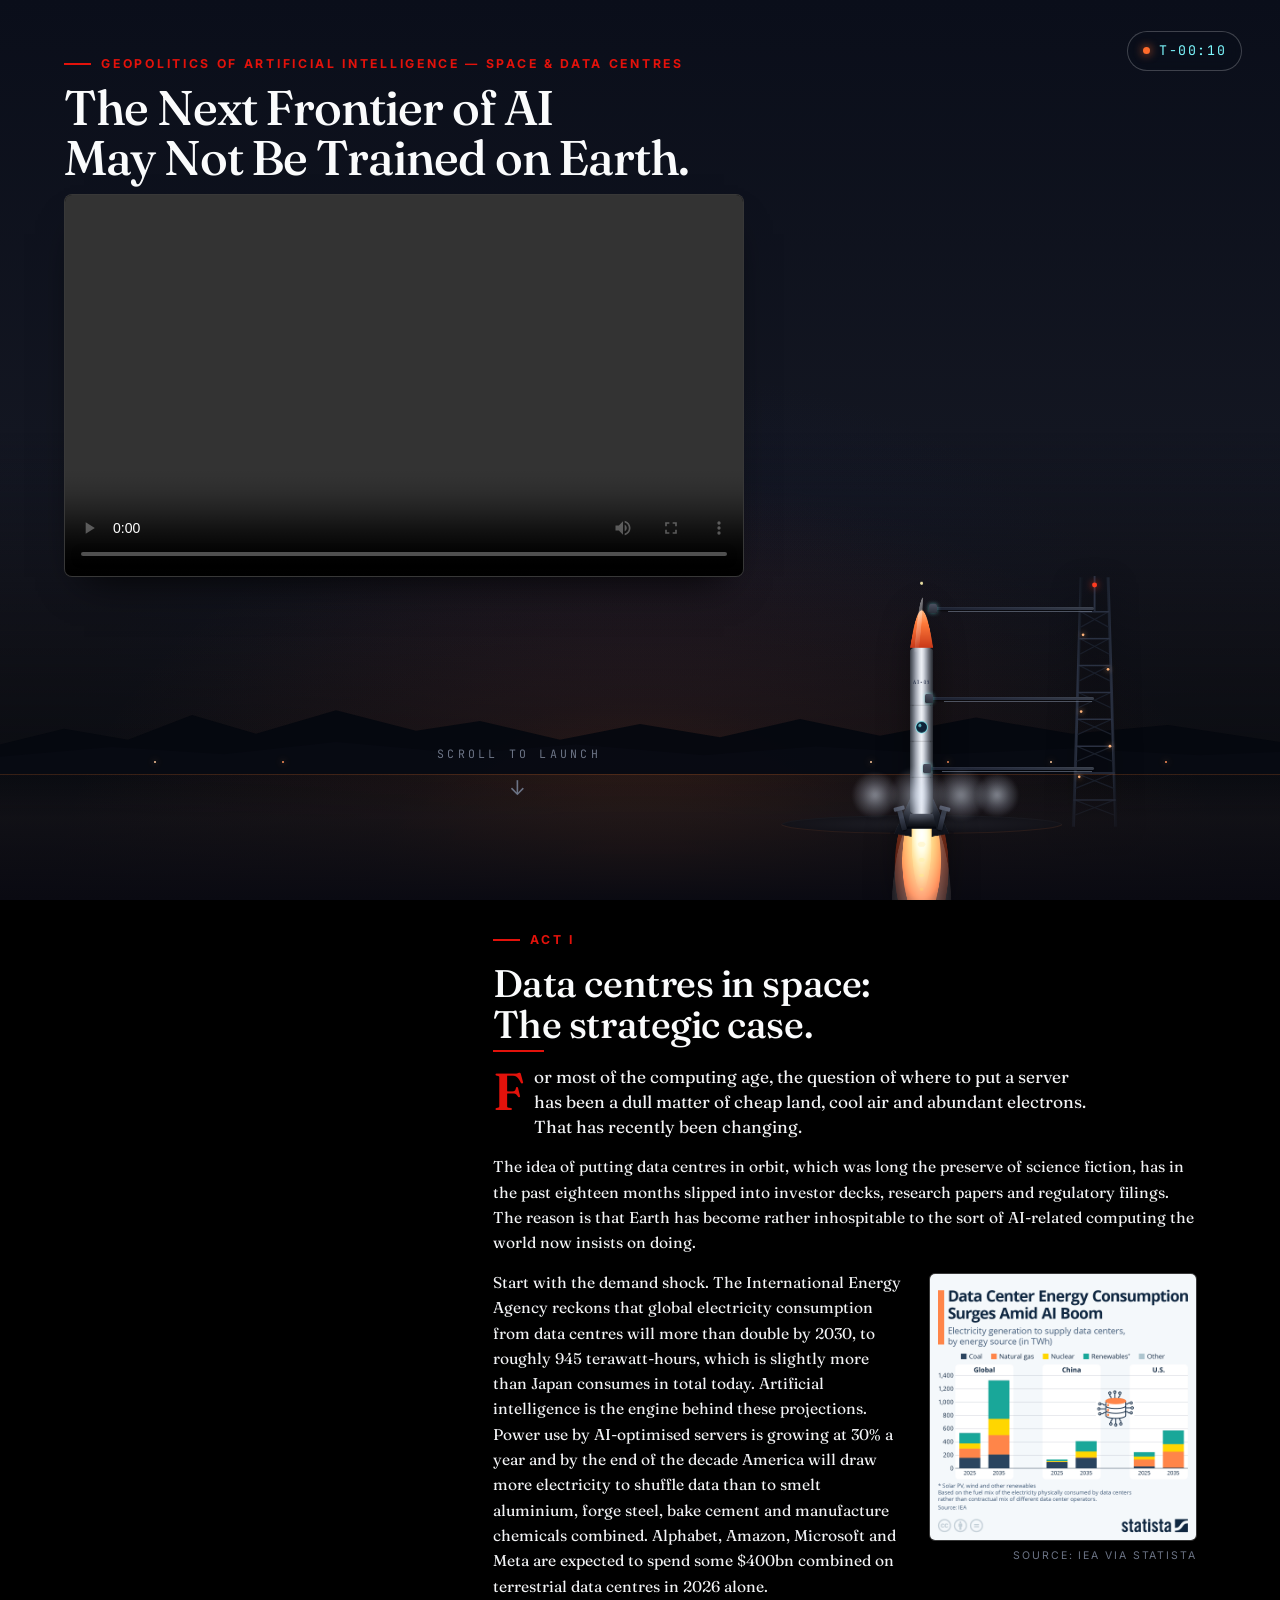
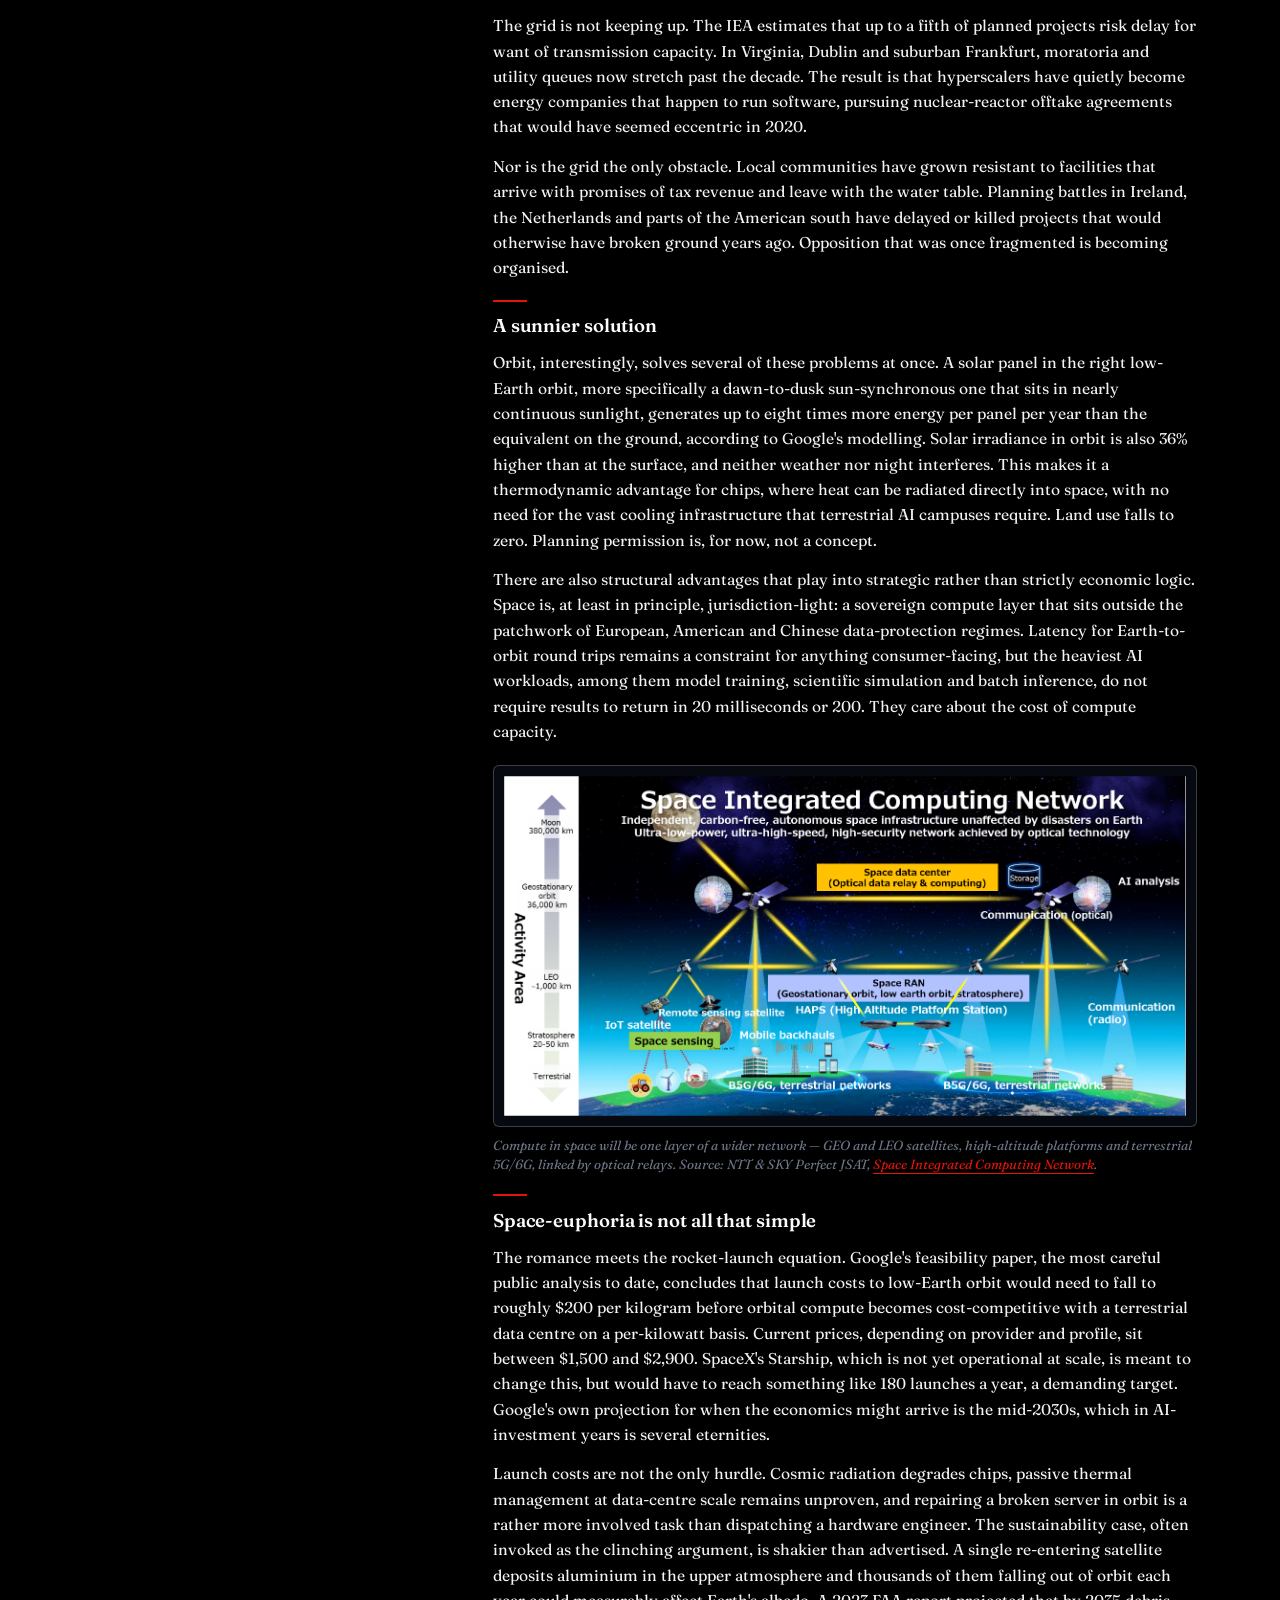
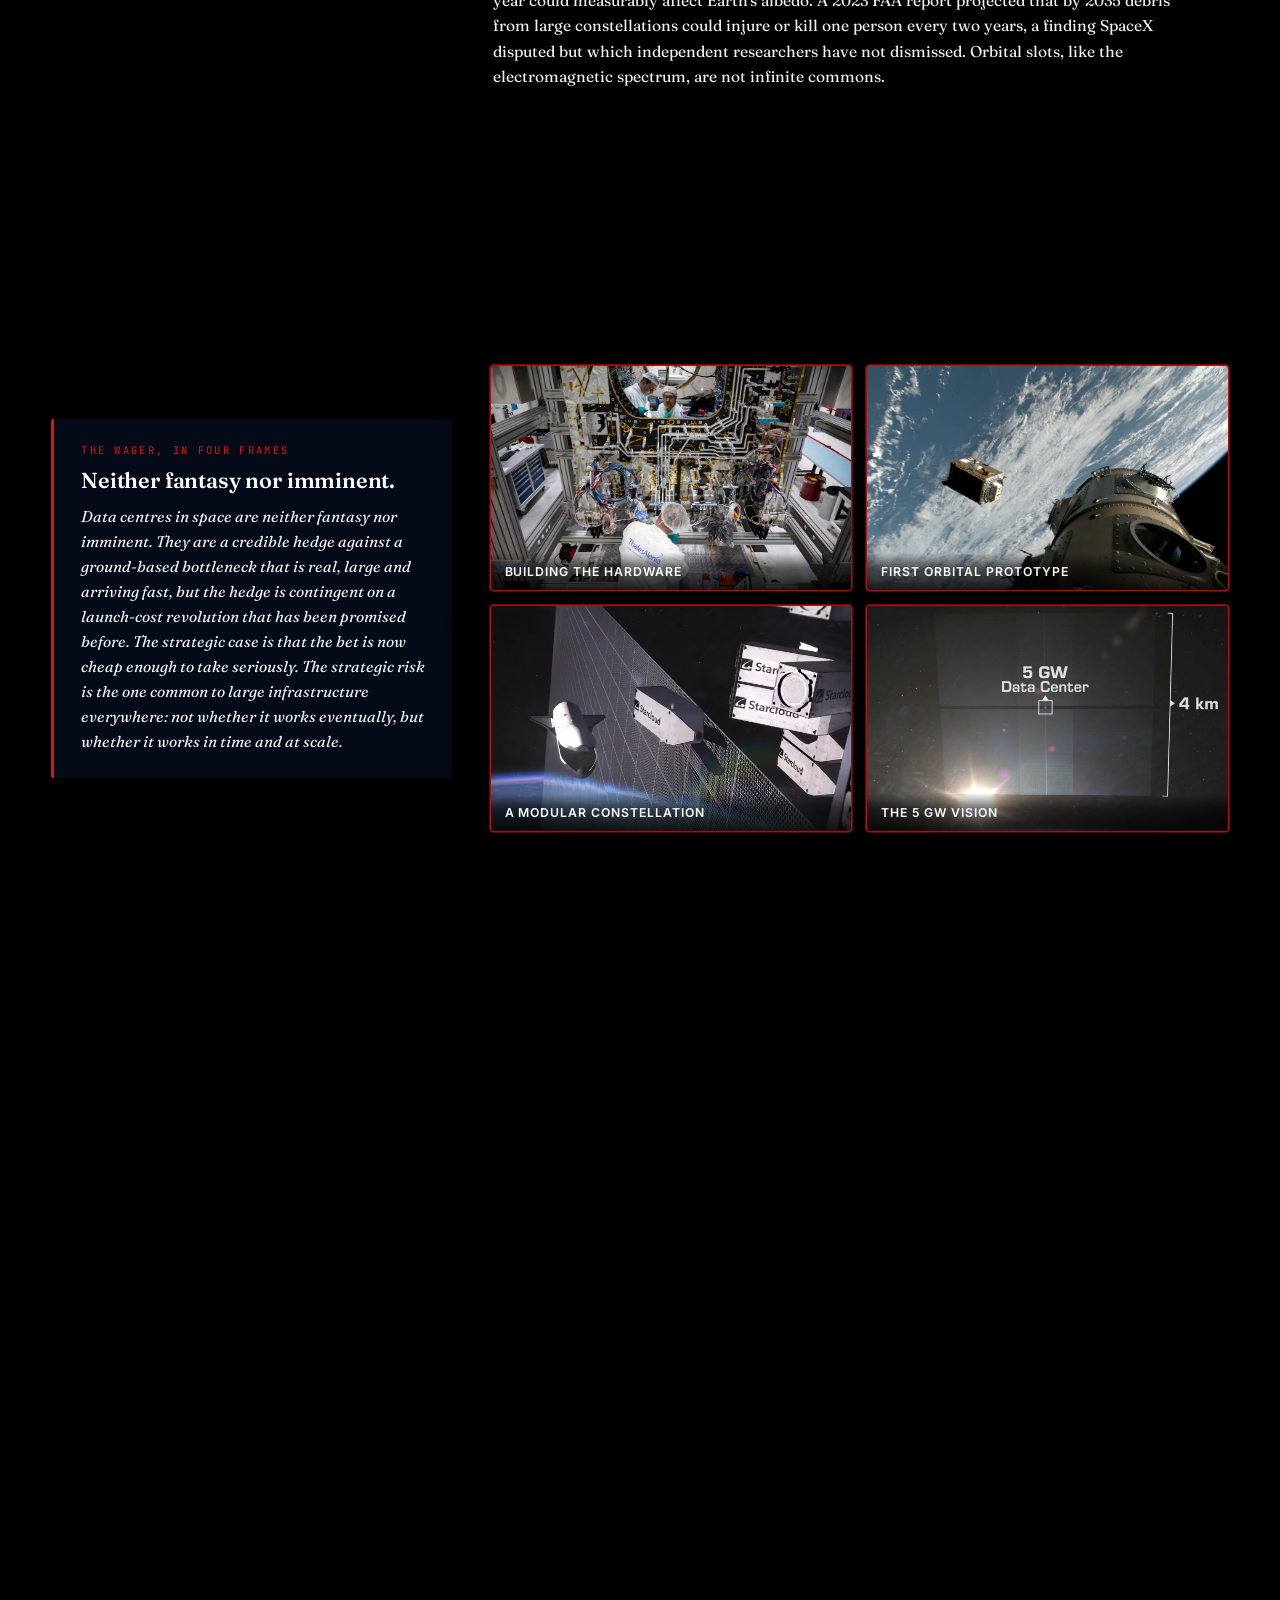
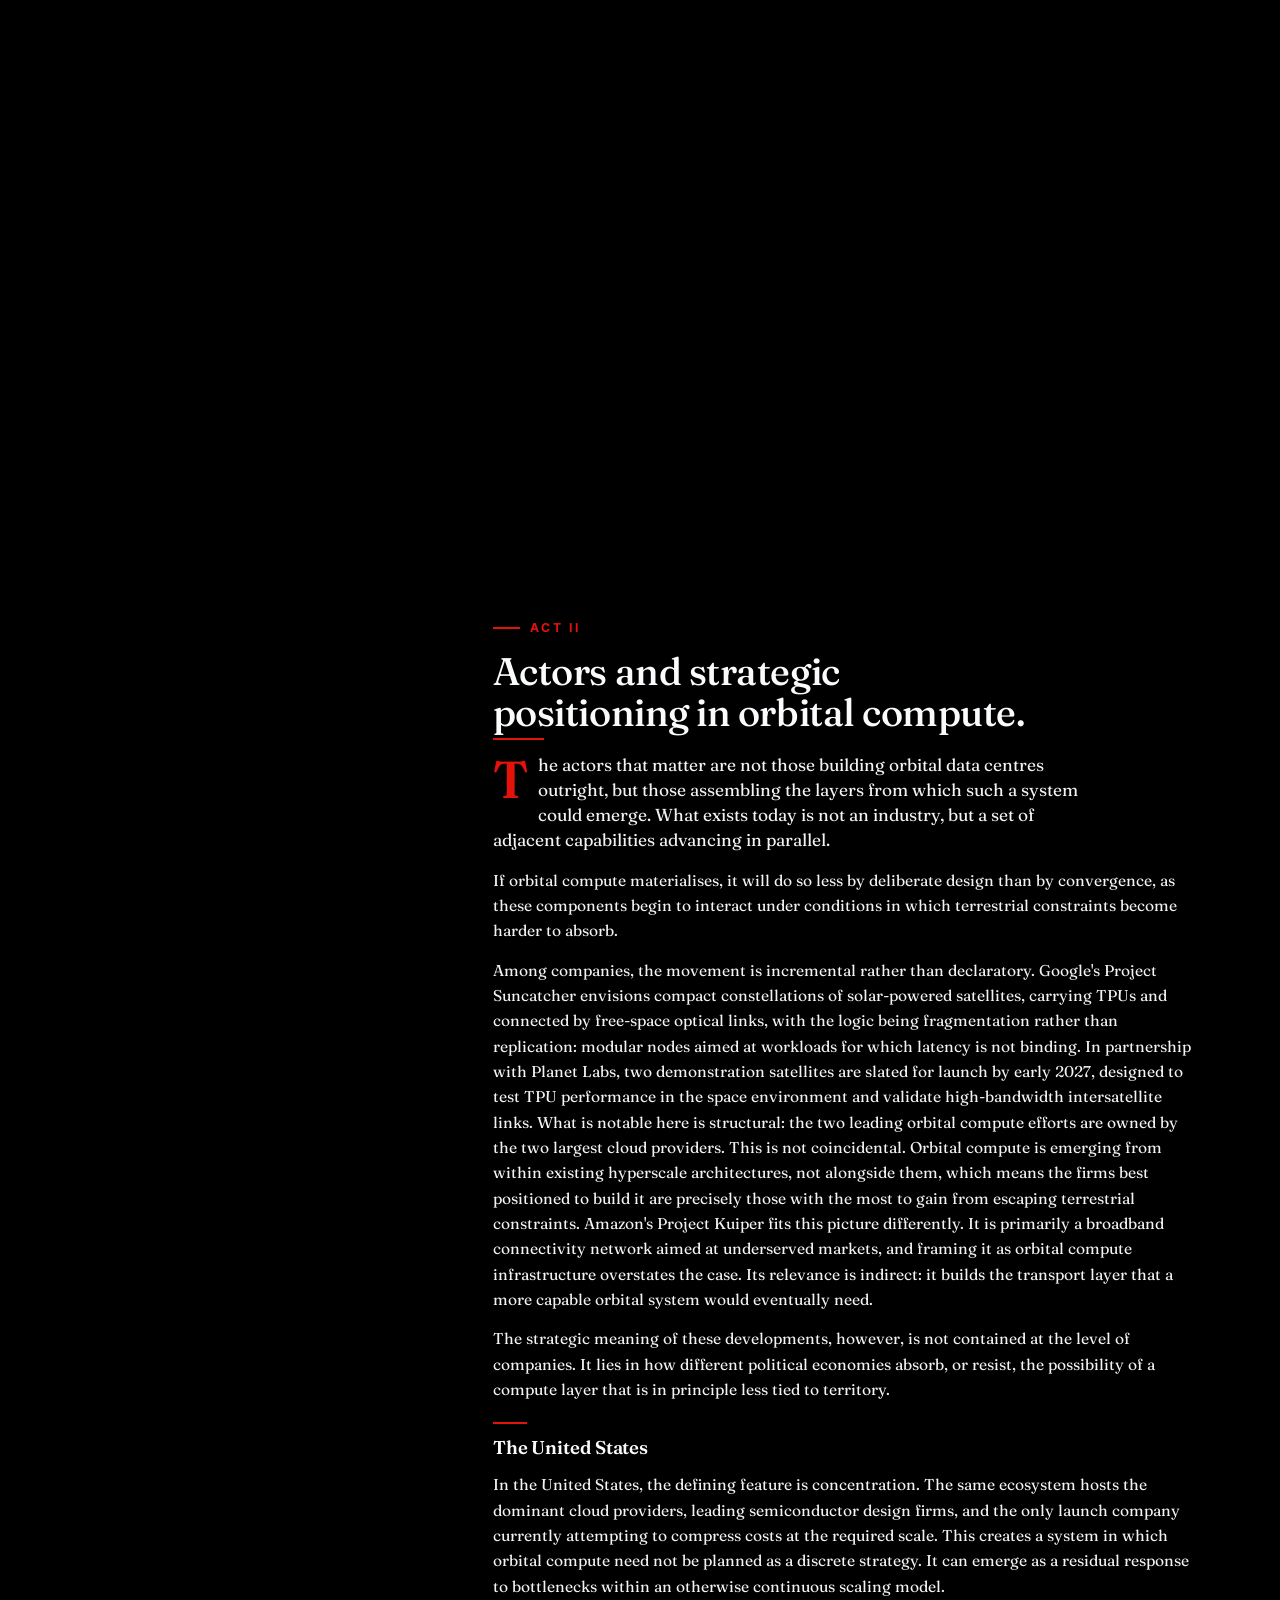
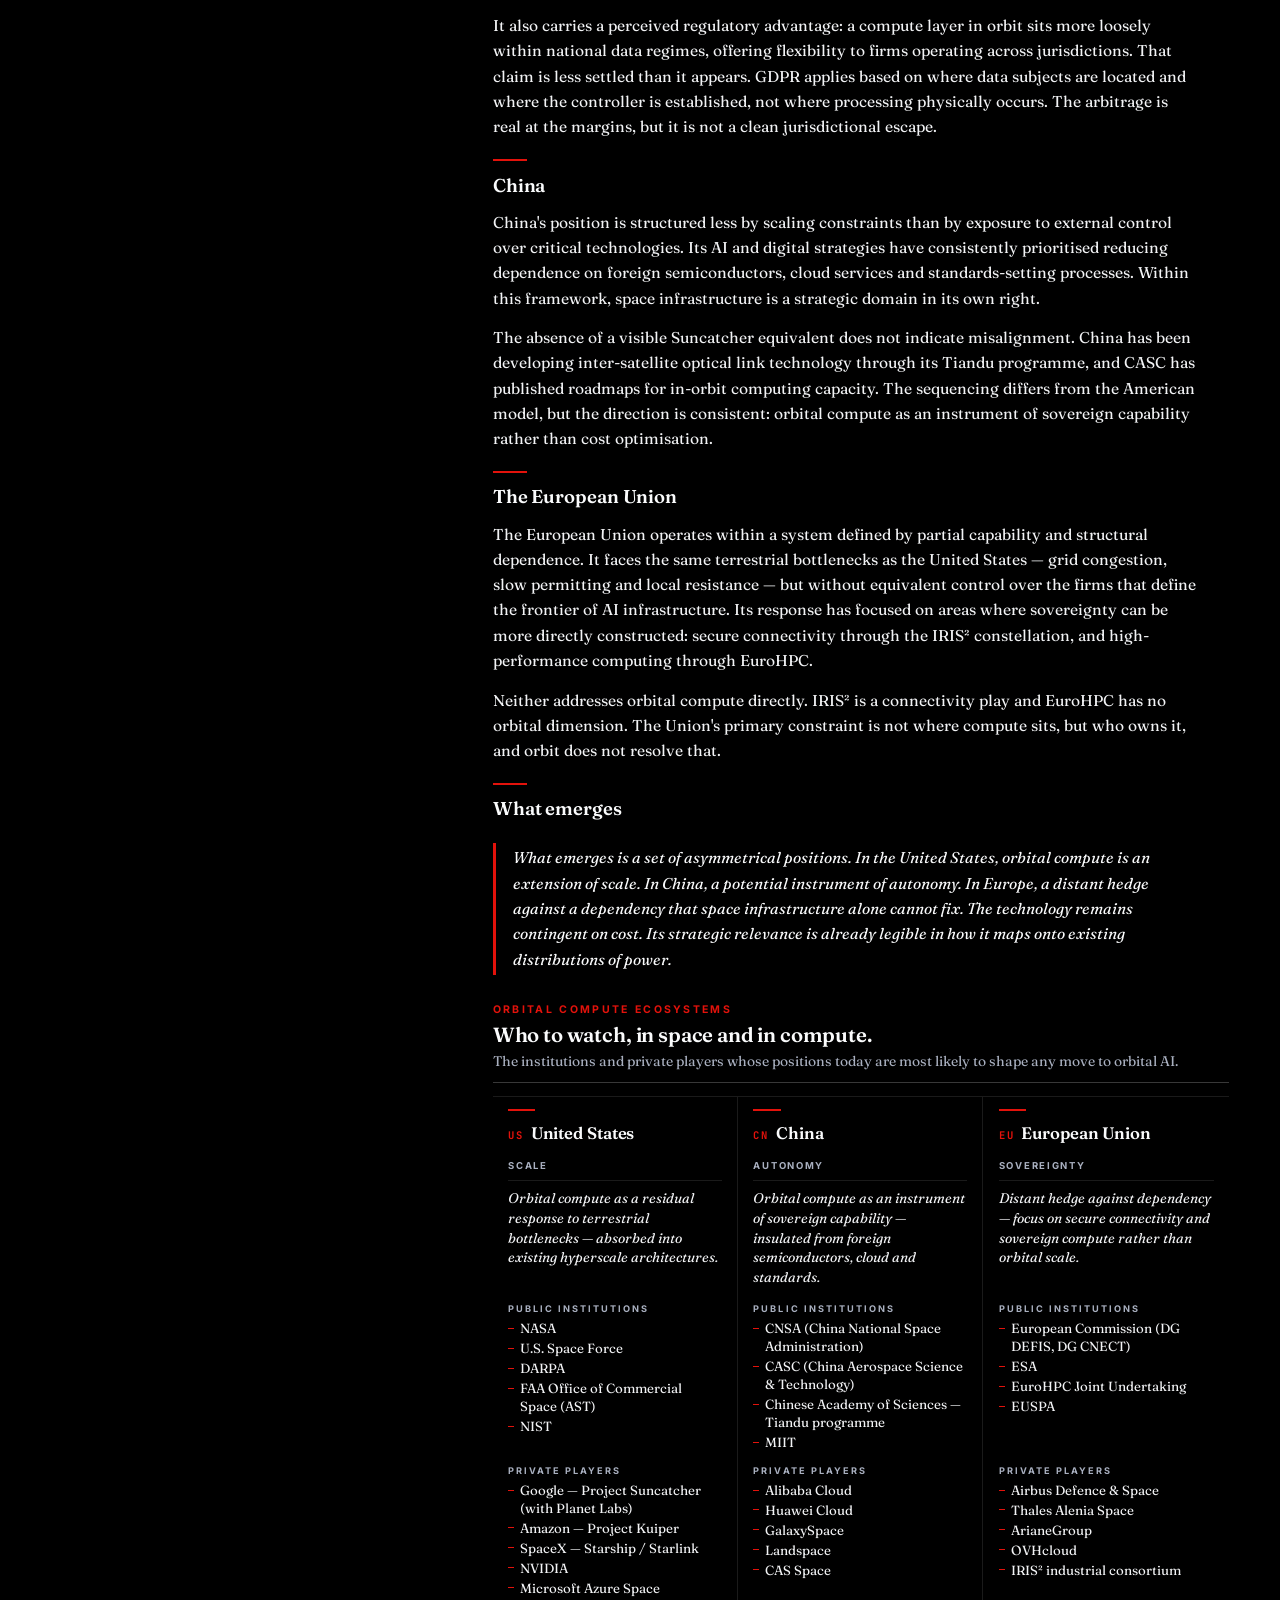
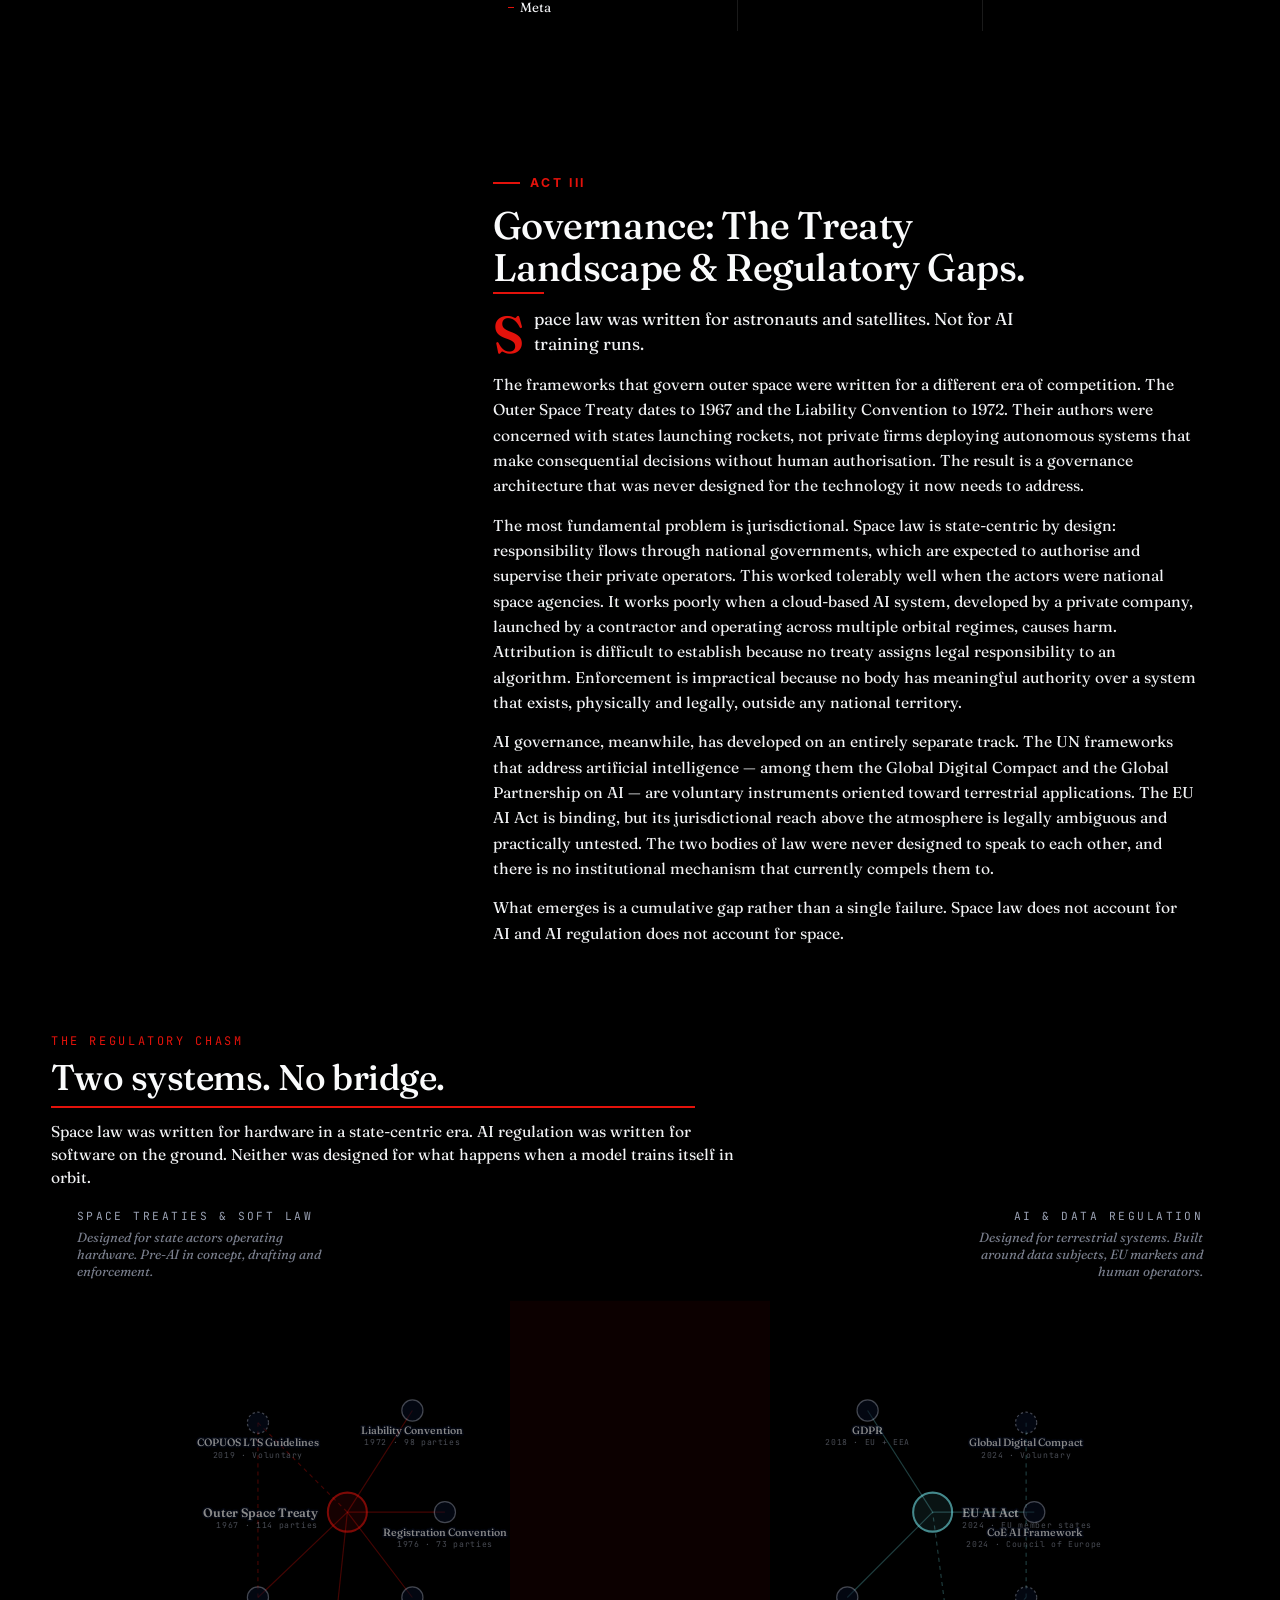
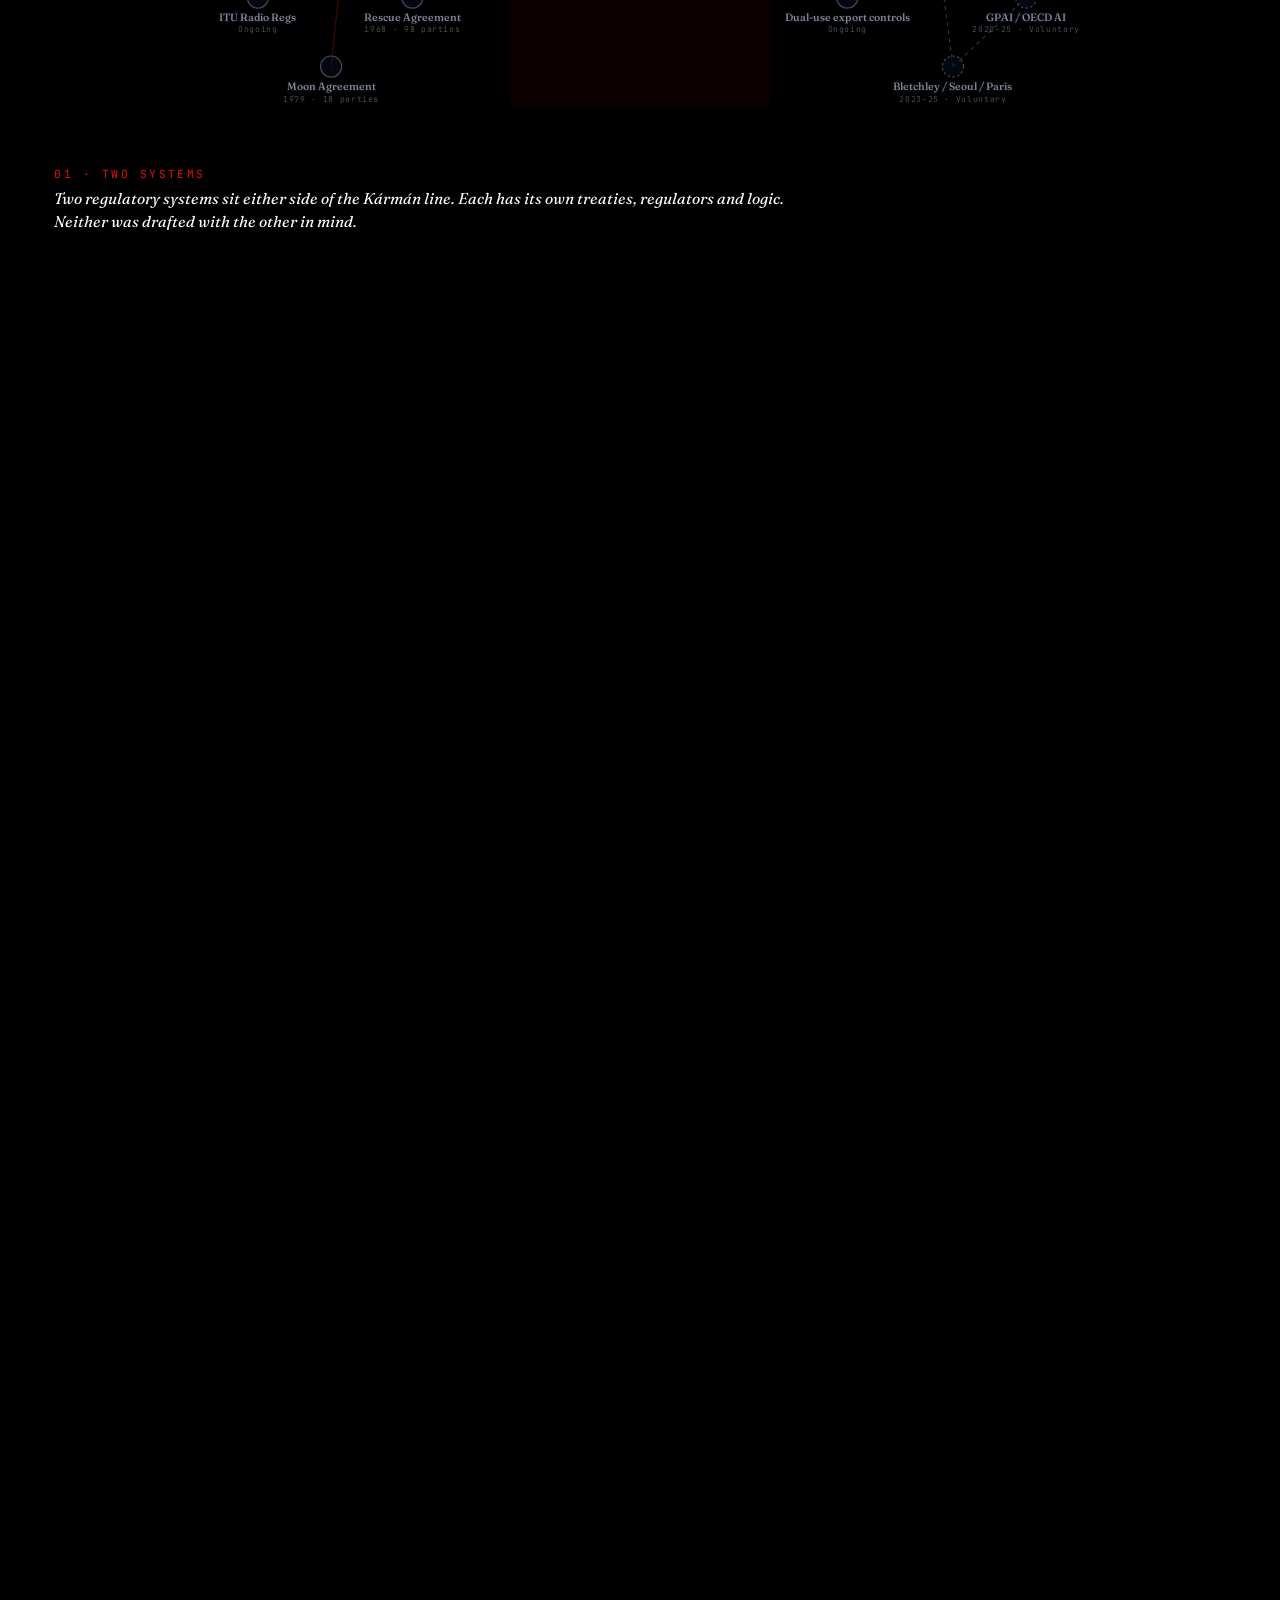
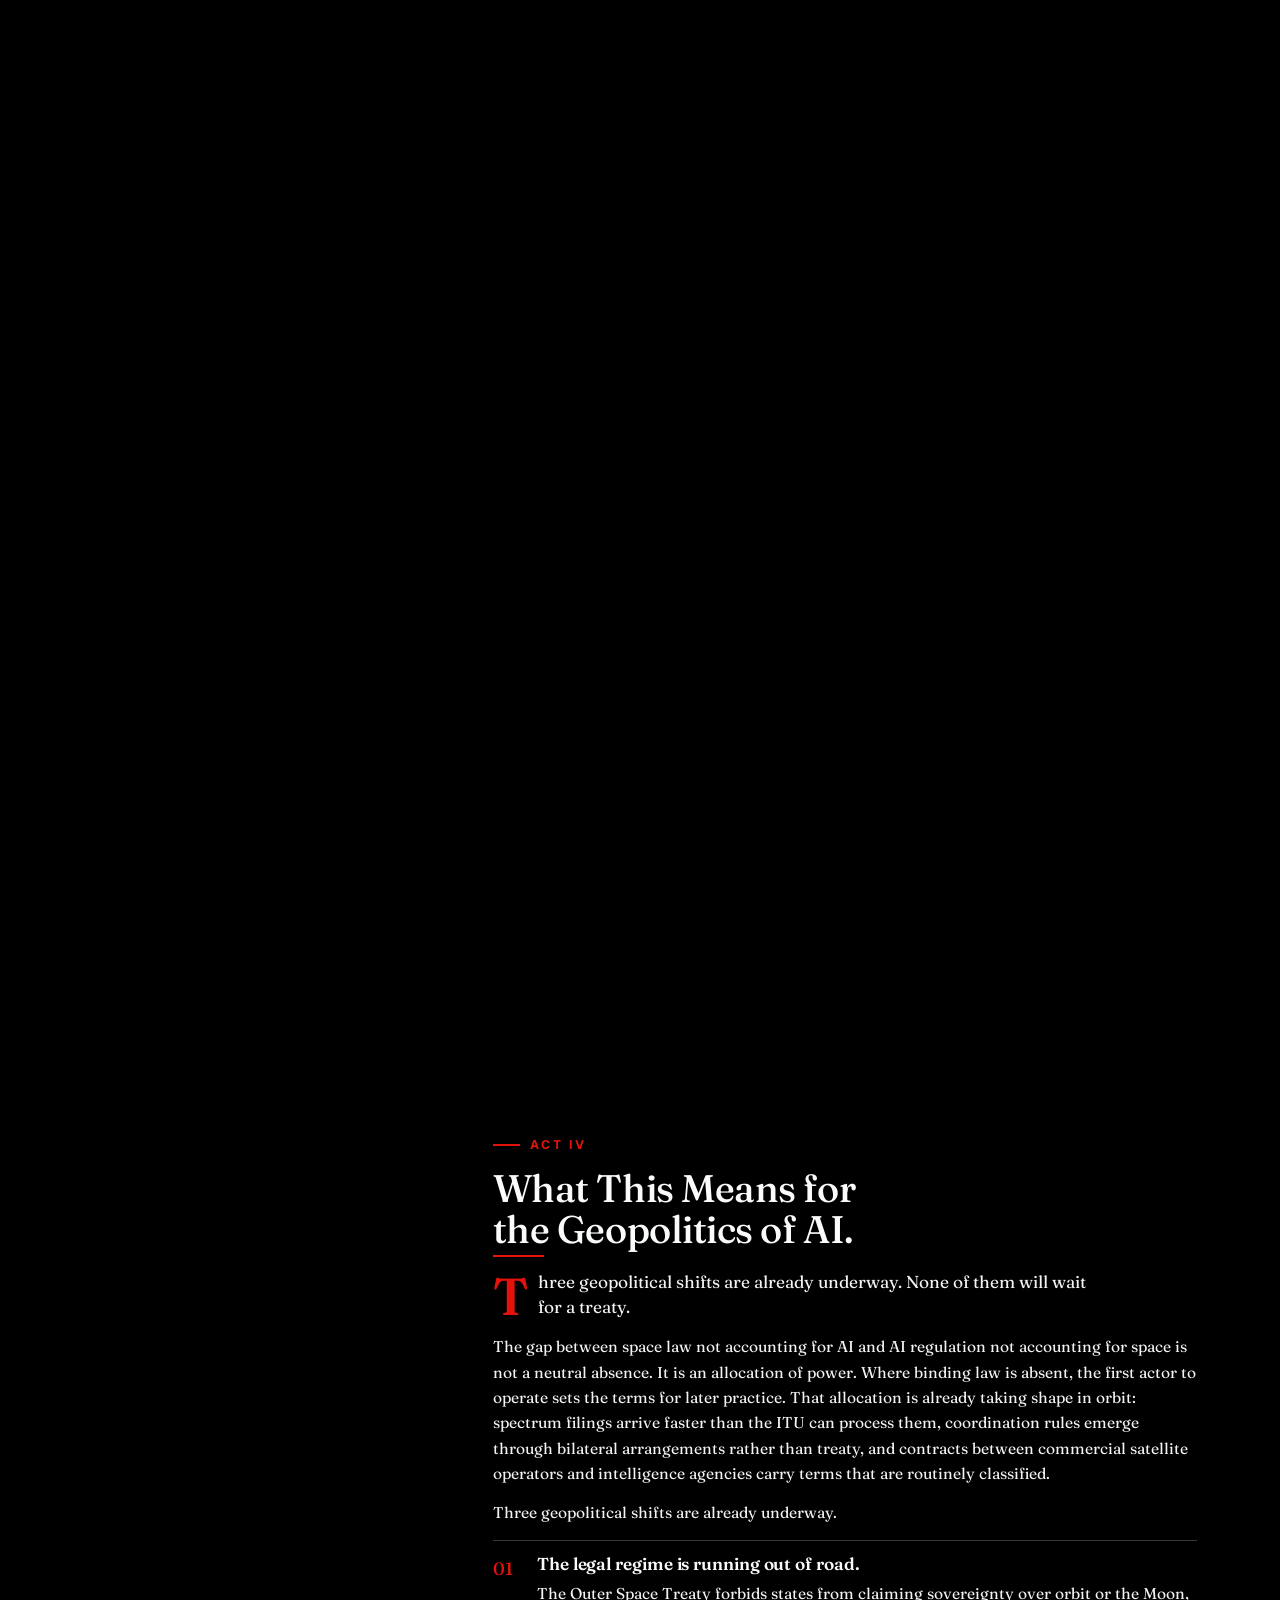
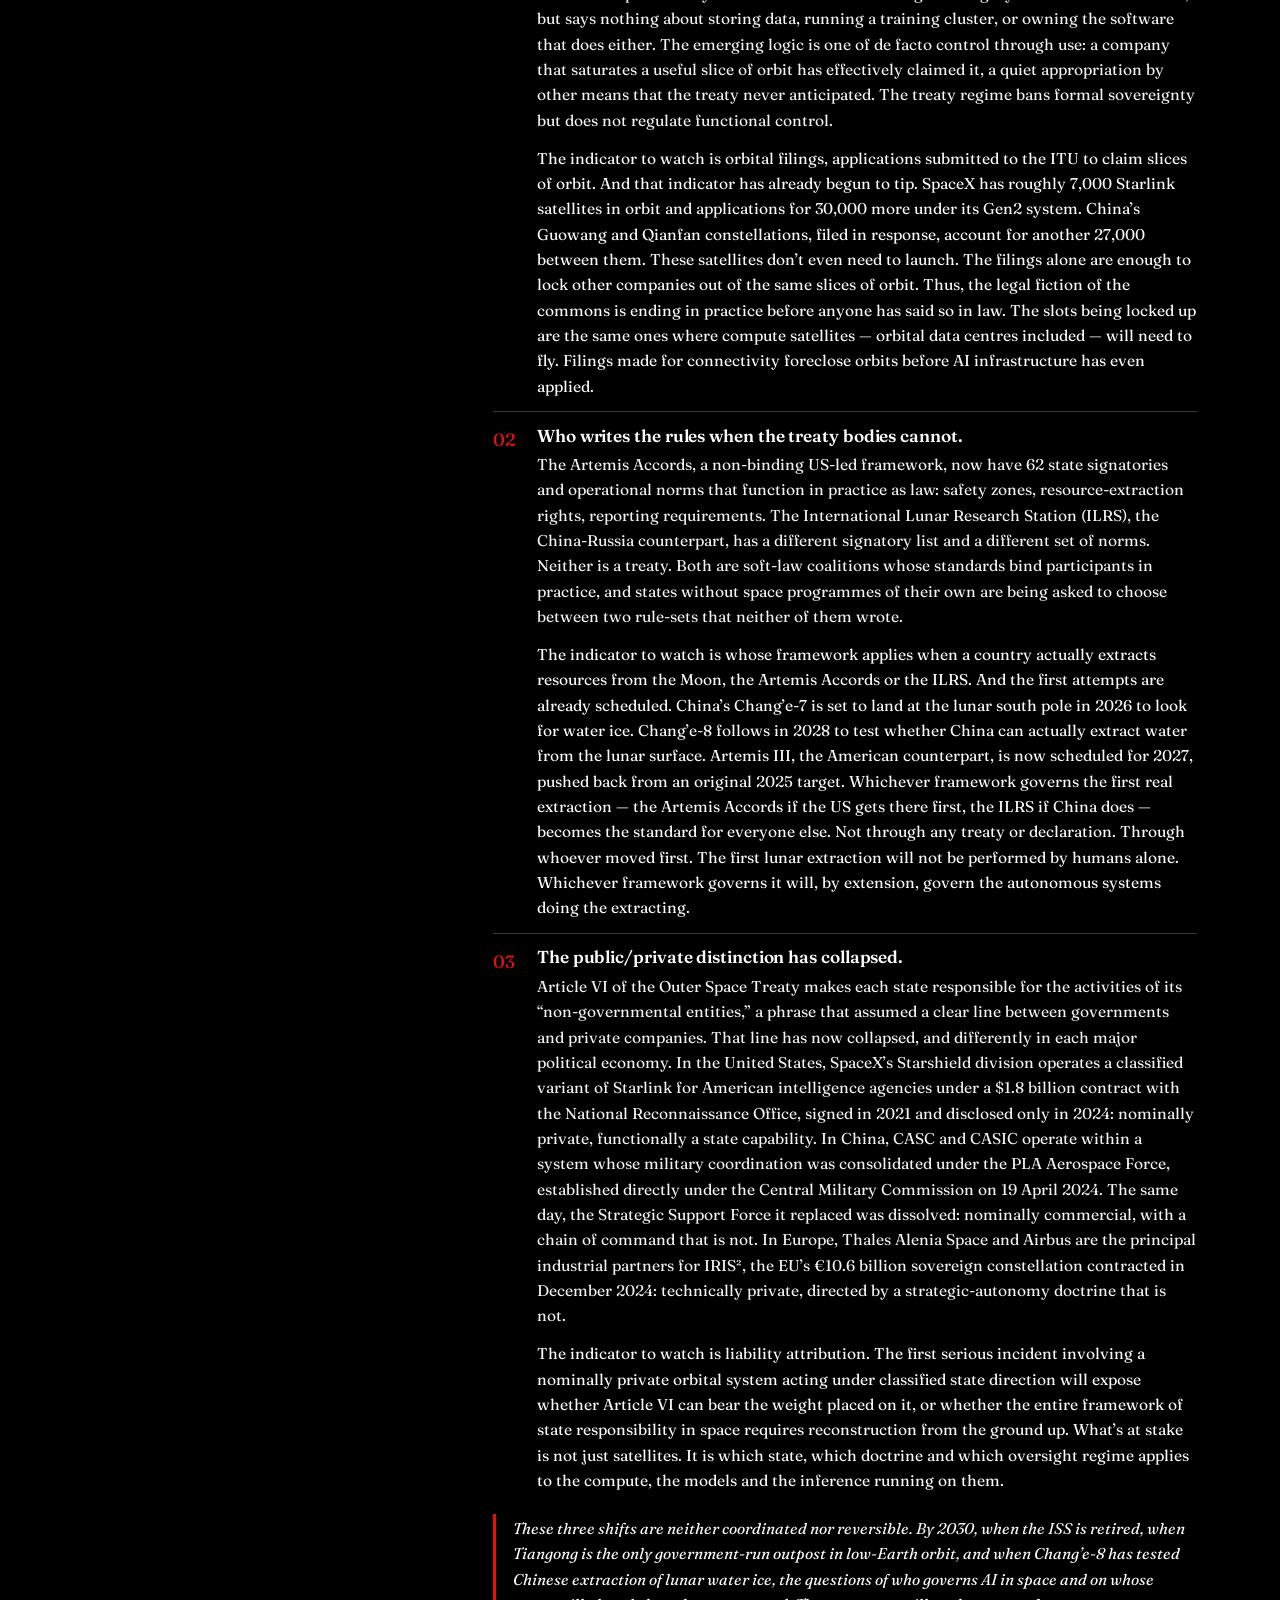
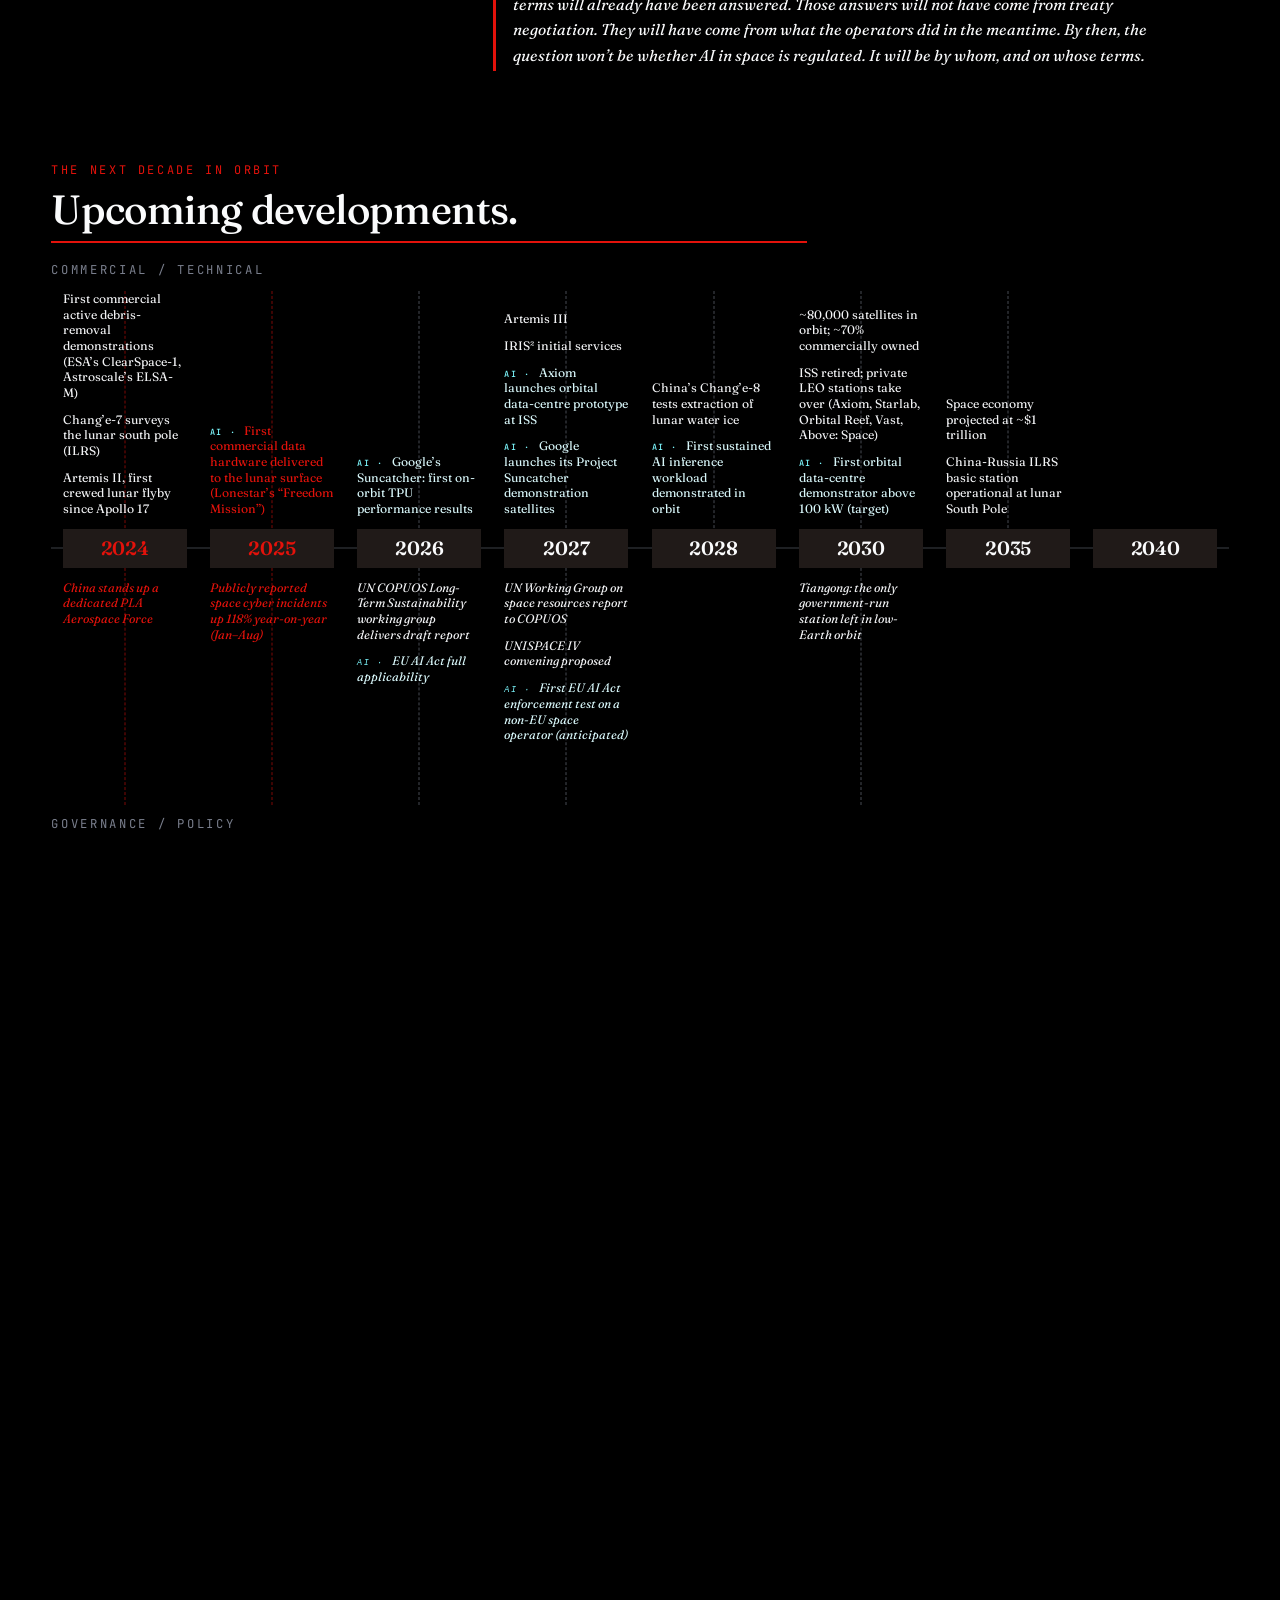
==== commit f7869183: "Enhance regulation network scene and update chasm labels - Added a header to the chasm labels in the" ====
--- a/space-op-ed/index.html
+++ b/space-op-ed/index.html
@@ -771,7 +771,9 @@
             <h3 class="act-subhead" data-bind="actors.sections.3.subhead"></h3>
             <p class="act-para" data-bind="actors.sections.3.body.0"></p>
             <p class="act-para" data-bind="actors.sections.3.body.1"></p>
-            <p class="act-para act-para--closer" data-bind="actors.sections.3.body.2"></p>
+
+            <h3 class="act-subhead" data-bind="actors.sections.4.subhead"></h3>
+            <p class="act-para act-para--closer" data-bind="actors.sections.4.body.0"></p>
           </article>
 
           <!-- Regional infomedia: US / China / EU ecosystems -->
--- a/space-op-ed/styles/scenes.css
+++ b/space-op-ed/styles/scenes.css
@@ -1569,28 +1569,24 @@
 }
 /* AI / orbital data-centre milestones — picked out with a cyan accent
    so the reader can scan the chart for the AI thread without losing
-   the broader space context. */
+   the broader space context. Kept lightweight (no border, just a
+   small inline tag) so it doesn't widen the column or overlap the
+   neighbouring stack. */
 .tl-event.is-ai {
   color: #d8f7fa;
-}
-.tl-event.is-ai .tl-event-text {
-  padding-left: 0.55rem;
-  border-left: 2px solid rgba(125, 249, 255, 0.7);
 }
 .tl-event.is-ai .tl-event-text::before {
   content: "AI · ";
   font-family: var(--mono);
-  font-size: 0.66em;
+  font-size: 0.7em;
   letter-spacing: 0.18em;
   text-transform: uppercase;
   color: #7df9ff;
-  margin-right: 0.15rem;
+  margin-right: 0.2em;
+  font-weight: 500;
 }
 .tl-event.is-ai.is-red {
   color: var(--economist-red);
-}
-.tl-event.is-ai.is-red .tl-event-text {
-  border-left-color: rgba(125, 249, 255, 0.7);
 }
 .tl-event-text {
   display: block;
@@ -1837,10 +1833,11 @@
    Driven by `data-beat` on .regnet-frame; CSS handles the rest. */
 
 .scene-regnet {
-  /* Five reading beats while pinned: total scroll ~ 260vh gives the
-     reader ~32vh per beat once the panel is pinned, which sits well
-     between "click through" and "trapped". */
-  min-height: 260vh;
+  /* Five reading beats while pinned. Total scroll ~360vh gives the
+     reader ~52vh per beat once the panel pins — about half a viewport
+     of scrolling before each beat advances, which is enough time to
+     read the chasm labels at the end without rushing. */
+  min-height: 360vh;
   pointer-events: auto;
   /* Padding-bottom creates a brief calm after the network unsticks
      and before Act IV begins, so the closer reads as a verdict
@@ -2046,25 +2043,54 @@
 }
 
 /* ---- Chasm labels ---- */
+/* The whole row (markers + text) animates together. Hidden by default,
+   surfaces faintly at beat 4 (when bridges fail), full strength at
+   beat 5. Each row is staggered so they cascade in. */
+.rn-chasm-row {
+  opacity: 0;
+  transition: opacity 700ms var(--ease-out);
+}
+.rn-chasm-row:nth-child(1) { transition-delay: 0ms; }
+.rn-chasm-row:nth-child(2) { transition-delay: 110ms; }
+.rn-chasm-row:nth-child(3) { transition-delay: 220ms; }
+.rn-chasm-row:nth-child(4) { transition-delay: 330ms; }
+.rn-chasm-row:nth-child(5) { transition-delay: 440ms; }
 .rn-chasm-label {
   font-family: var(--serif);
   font-style: italic;
-  font-size: 13.5px;
-  fill: rgba(220, 230, 255, 0.92);
+  font-size: 17px;
+  font-weight: 500;
+  fill: #fafbfc;
   paint-order: stroke;
-  stroke: rgba(7, 14, 34, 0.85);
-  stroke-width: 3.5;
+  stroke: rgba(7, 14, 34, 0.92);
+  stroke-width: 4.5;
   stroke-linejoin: round;
+}
+.rn-chasm-marker {
+  stroke: var(--economist-red);
+  stroke-width: 1.5;
+  stroke-linecap: round;
+}
+.rn-chasm-header {
+  font-family: var(--mono);
+  font-size: 11px;
+  letter-spacing: 0.32em;
+  text-transform: uppercase;
+  fill: var(--economist-red);
+  font-weight: 600;
   opacity: 0;
-  transition: opacity 600ms var(--ease-out);
-}
+  transition: opacity 700ms var(--ease-out);
+}
+[data-beat="4"] .rn-chasm-header { opacity: 0.7; }
+[data-beat="5"] .rn-chasm-header { opacity: 1; }
+.reduced-motion .rn-chasm-header { opacity: 1; }
 
 /* ---- Beat-driven highlights ---- */
 /* Beat 1: both clusters dim, just establish the picture. */
 [data-beat="1"] .rn-node,
 [data-beat="1"] .rn-edge { opacity: 0.55; }
 [data-beat="1"] .rn-ghost { opacity: 0; }
-[data-beat="1"] .rn-chasm-label { opacity: 0; }
+[data-beat="1"] .rn-chasm-row { opacity: 0; }
 
 /* Beat 2: space cluster rises, AI dims further. */
 [data-beat="2"] .rn-cluster--space .rn-node,
@@ -2098,14 +2124,19 @@
   100% { opacity: 0.85; stroke-width: 1; }
 }
 
-/* Beat 5: ghost edges settle dim again; chasm labels fade in. */
+/* Beat 4: ghost edges have failed; the chasm labels (the actual
+   threats) start to surface in faint preview. */
+[data-beat="4"] .rn-chasm-row { opacity: 0.55; }
+
+/* Beat 5: ghost edges settle dim again; chasm labels are now the
+   focal point — full strength, staggered cascade in. */
 [data-beat="5"] .rn-node,
 [data-beat="5"] .rn-edge { opacity: 0.55; }
 [data-beat="5"] .rn-ghost {
   opacity: 0.32;
   stroke: rgba(227, 18, 11, 0.45);
 }
-[data-beat="5"] .rn-chasm-label { opacity: 1; }
+[data-beat="5"] .rn-chasm-row { opacity: 1; }
 
 /* Caption rail under the chart. */
 .regnet-caption-rail {
@@ -2167,9 +2198,14 @@
    panel. The closer block grows ~6–10rem of padding/margin combined
    either side; the stage gives up roughly that much height. */
 .regnet-sticky[data-beat="5"] .regnet-stage-wrap {
-  opacity: 0.4;
-  height: clamp(220px, 34vh, 380px);
+  opacity: 0.35;
+  height: clamp(160px, 26vh, 280px);
   transition: opacity 700ms var(--ease-out), height 700ms var(--ease-out);
+}
+/* Slightly trim the regnet head at beat 5 so the verdict has more
+   room. The lede still reads but the chart isn't fighting for height. */
+.regnet-sticky[data-beat="5"] .regnet-lede {
+  opacity: 0.5;
 }
 .regnet-sticky[data-beat="5"] .regnet-caption {
   opacity: 0.55;
@@ -2200,7 +2236,7 @@
   height: auto;
 }
 .reduced-motion .rn-ghost { opacity: 0.3; animation: none; }
-.reduced-motion .rn-chasm-label { opacity: 1; }
+.reduced-motion .rn-chasm-row { opacity: 1; }
 .reduced-motion .rn-node,
 .reduced-motion .rn-edge { opacity: 1 !important; }
 
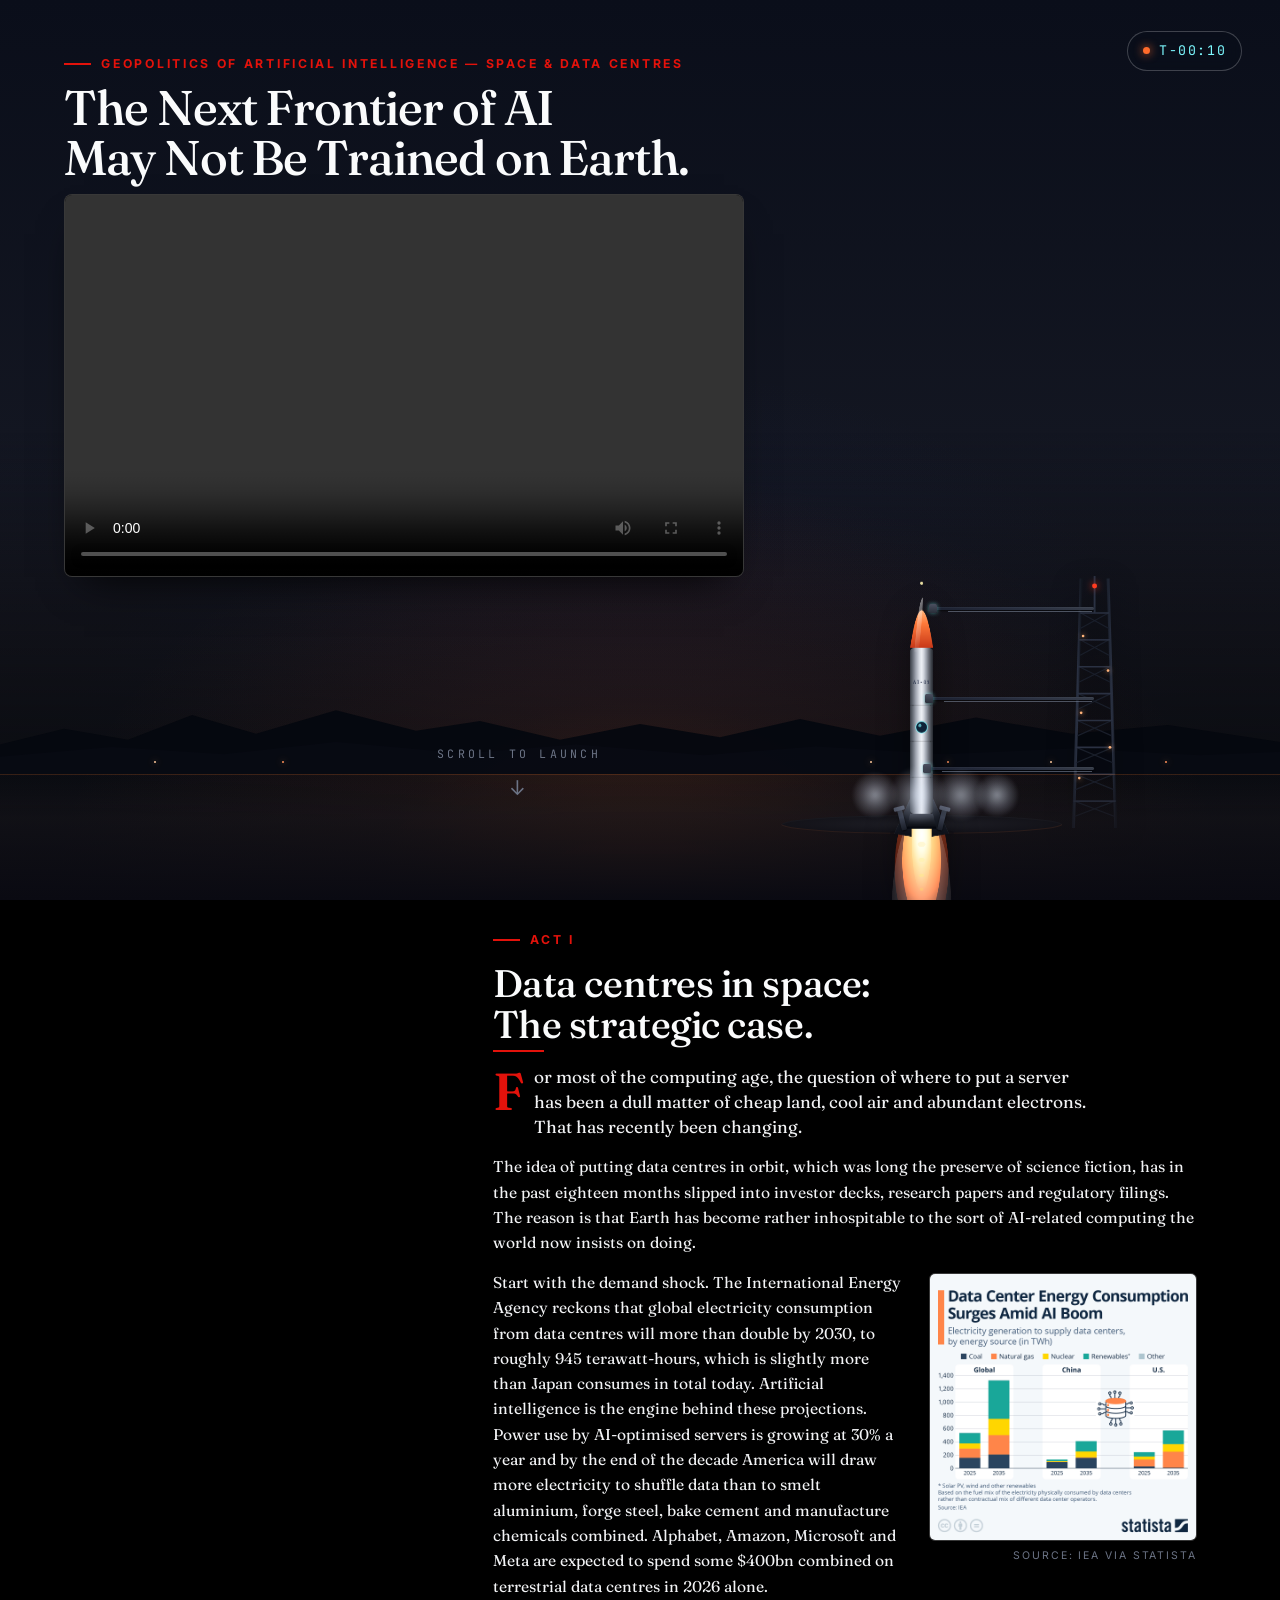
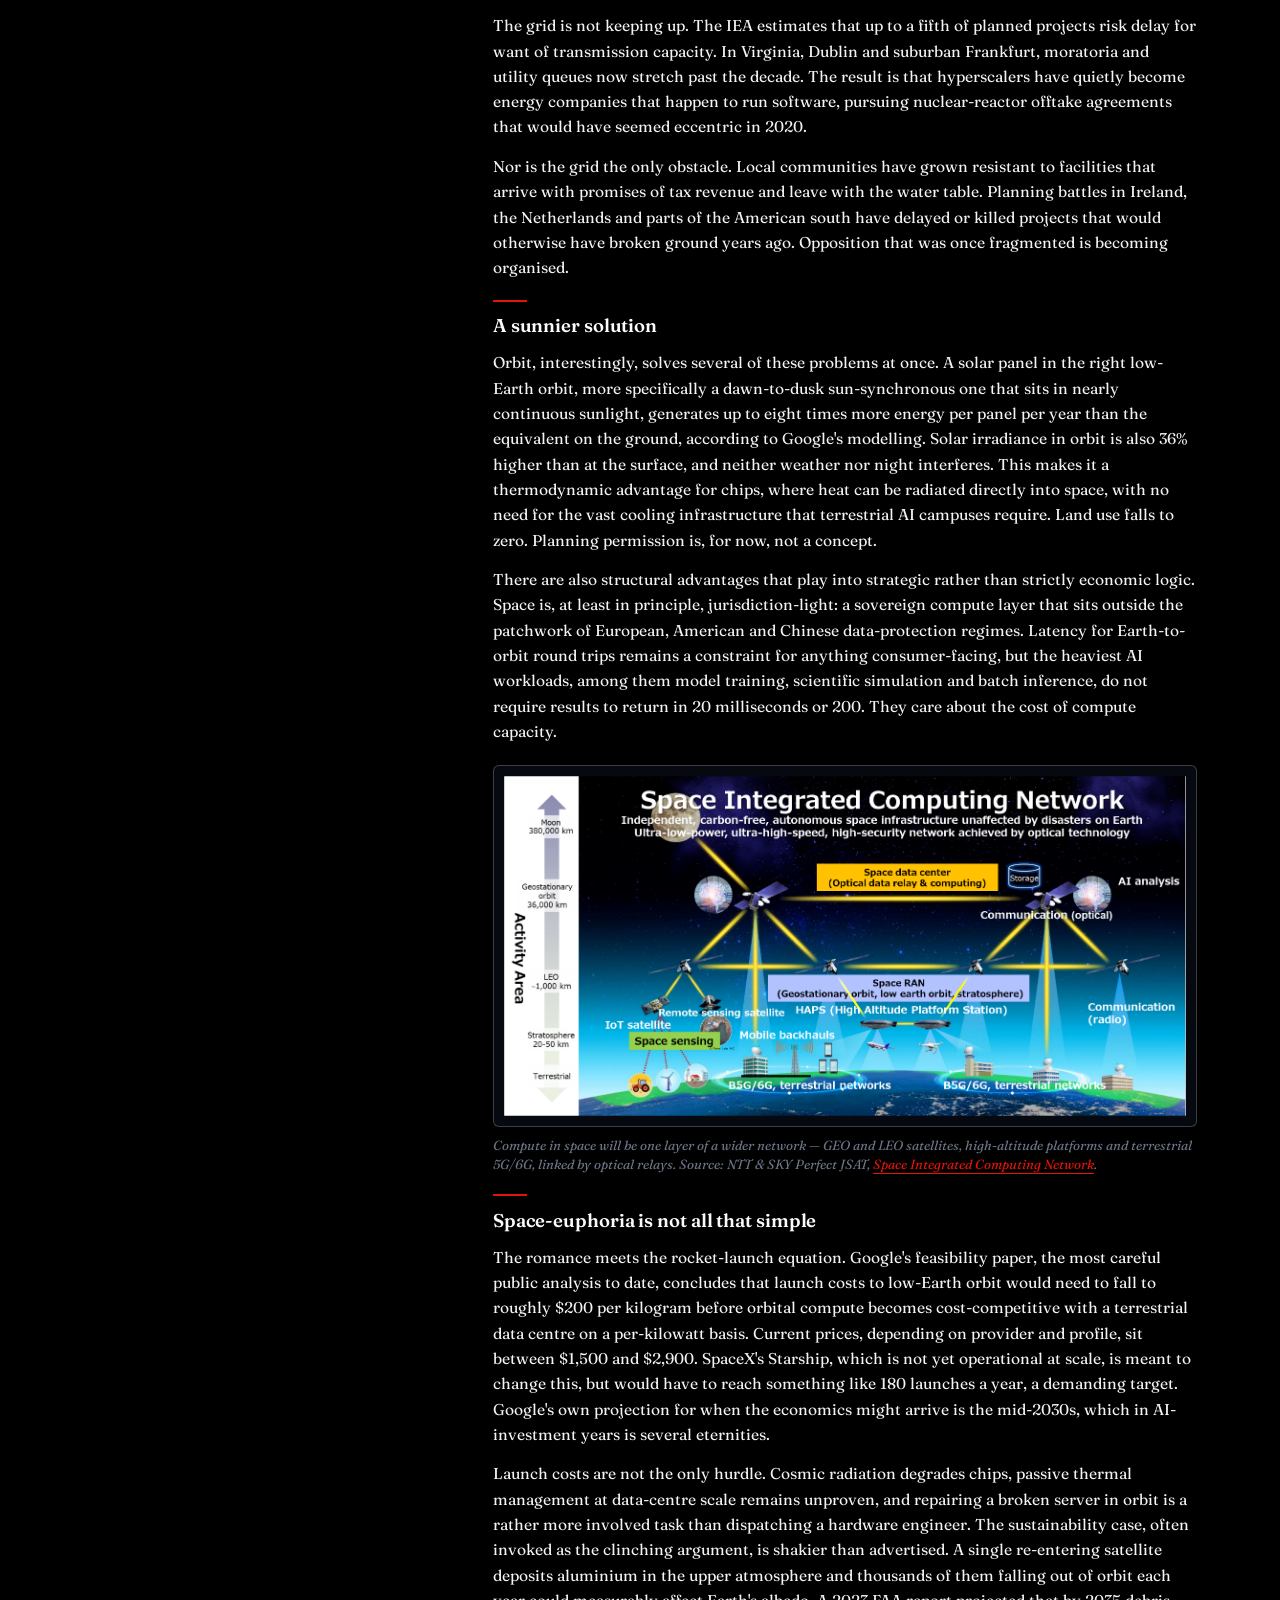
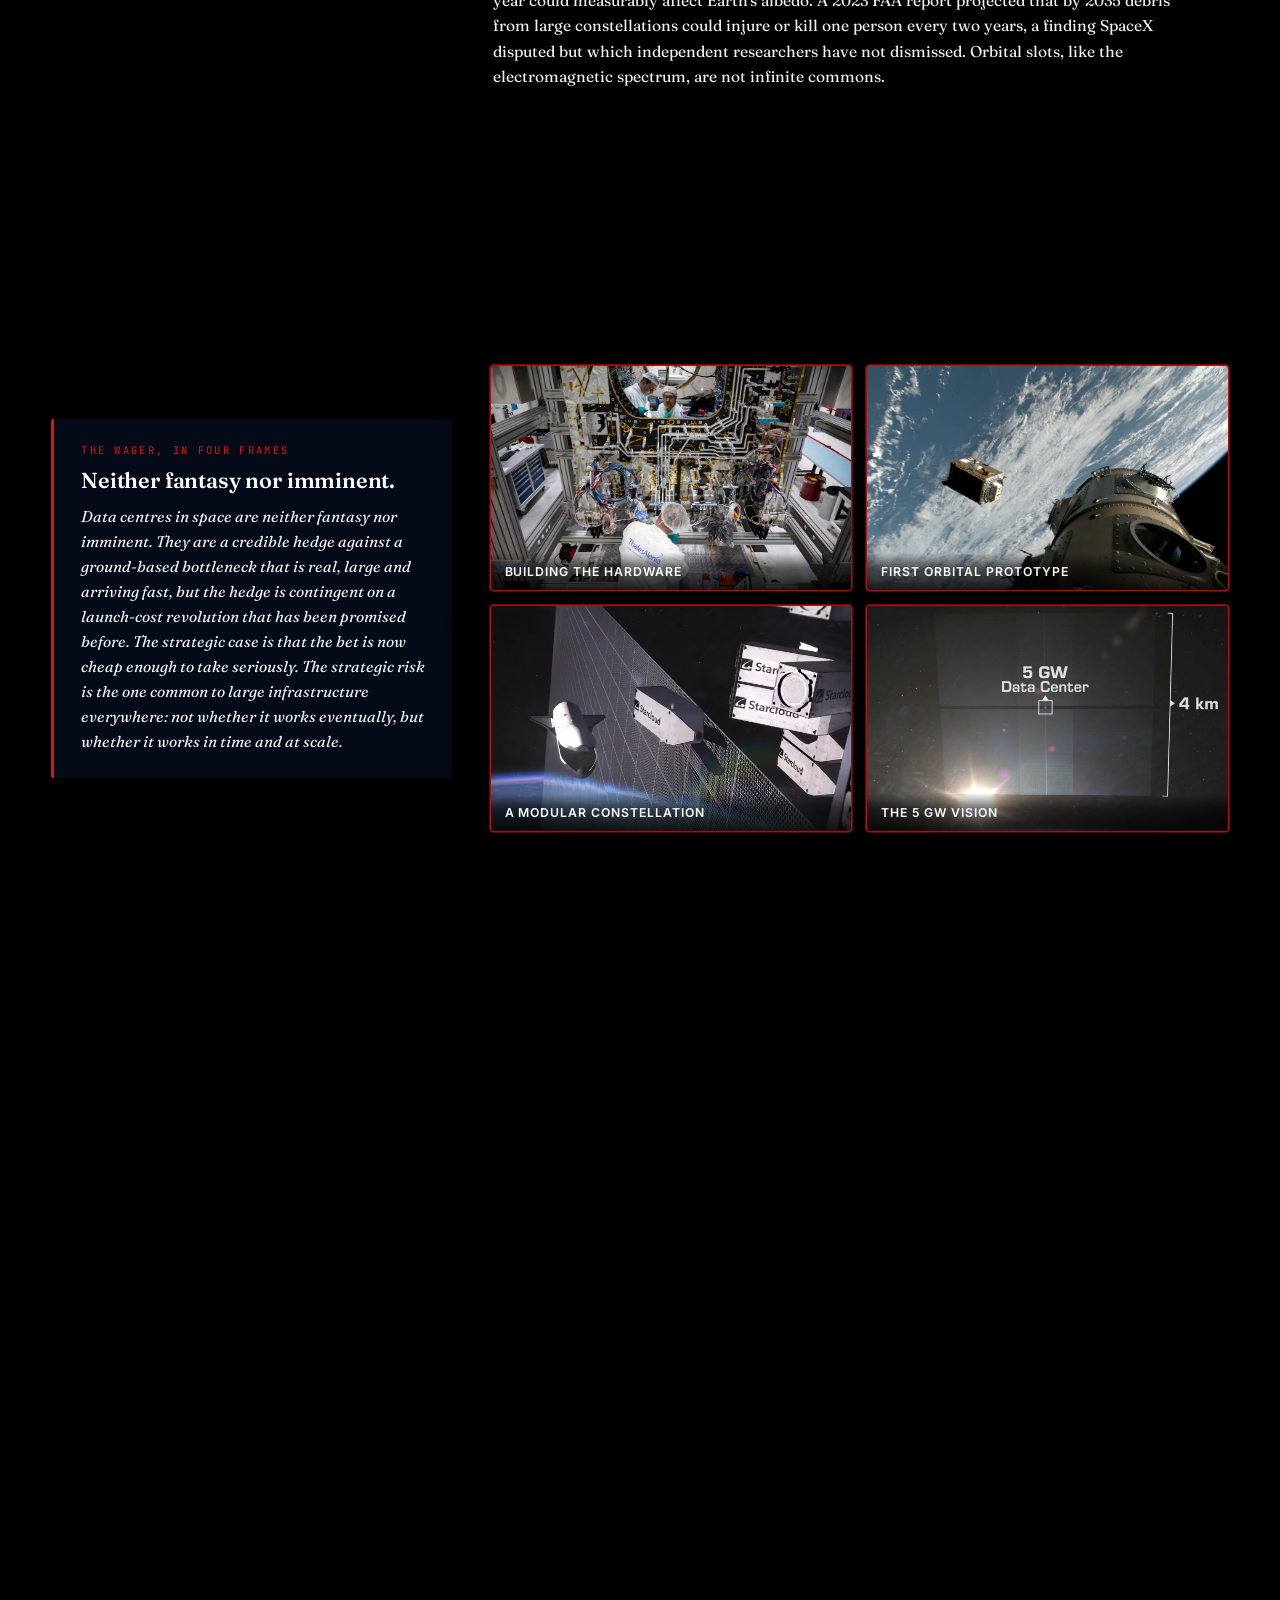
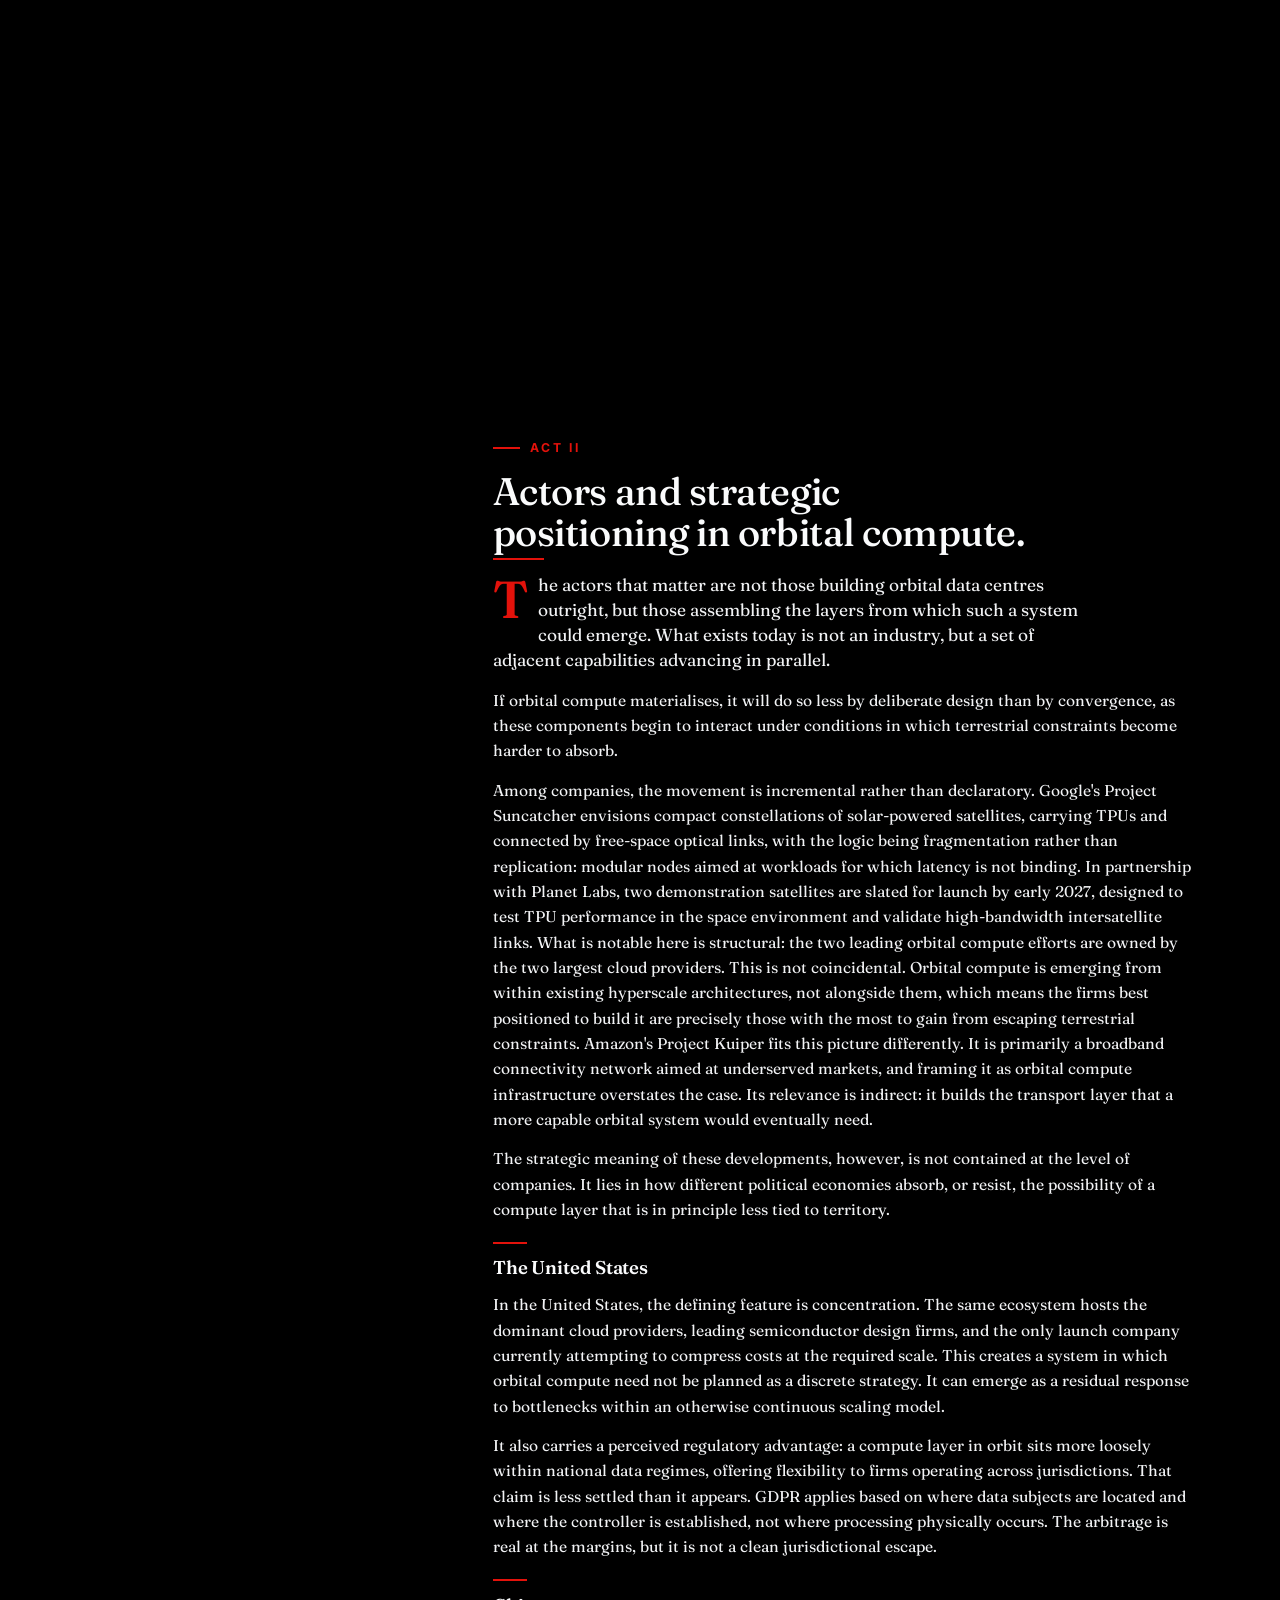
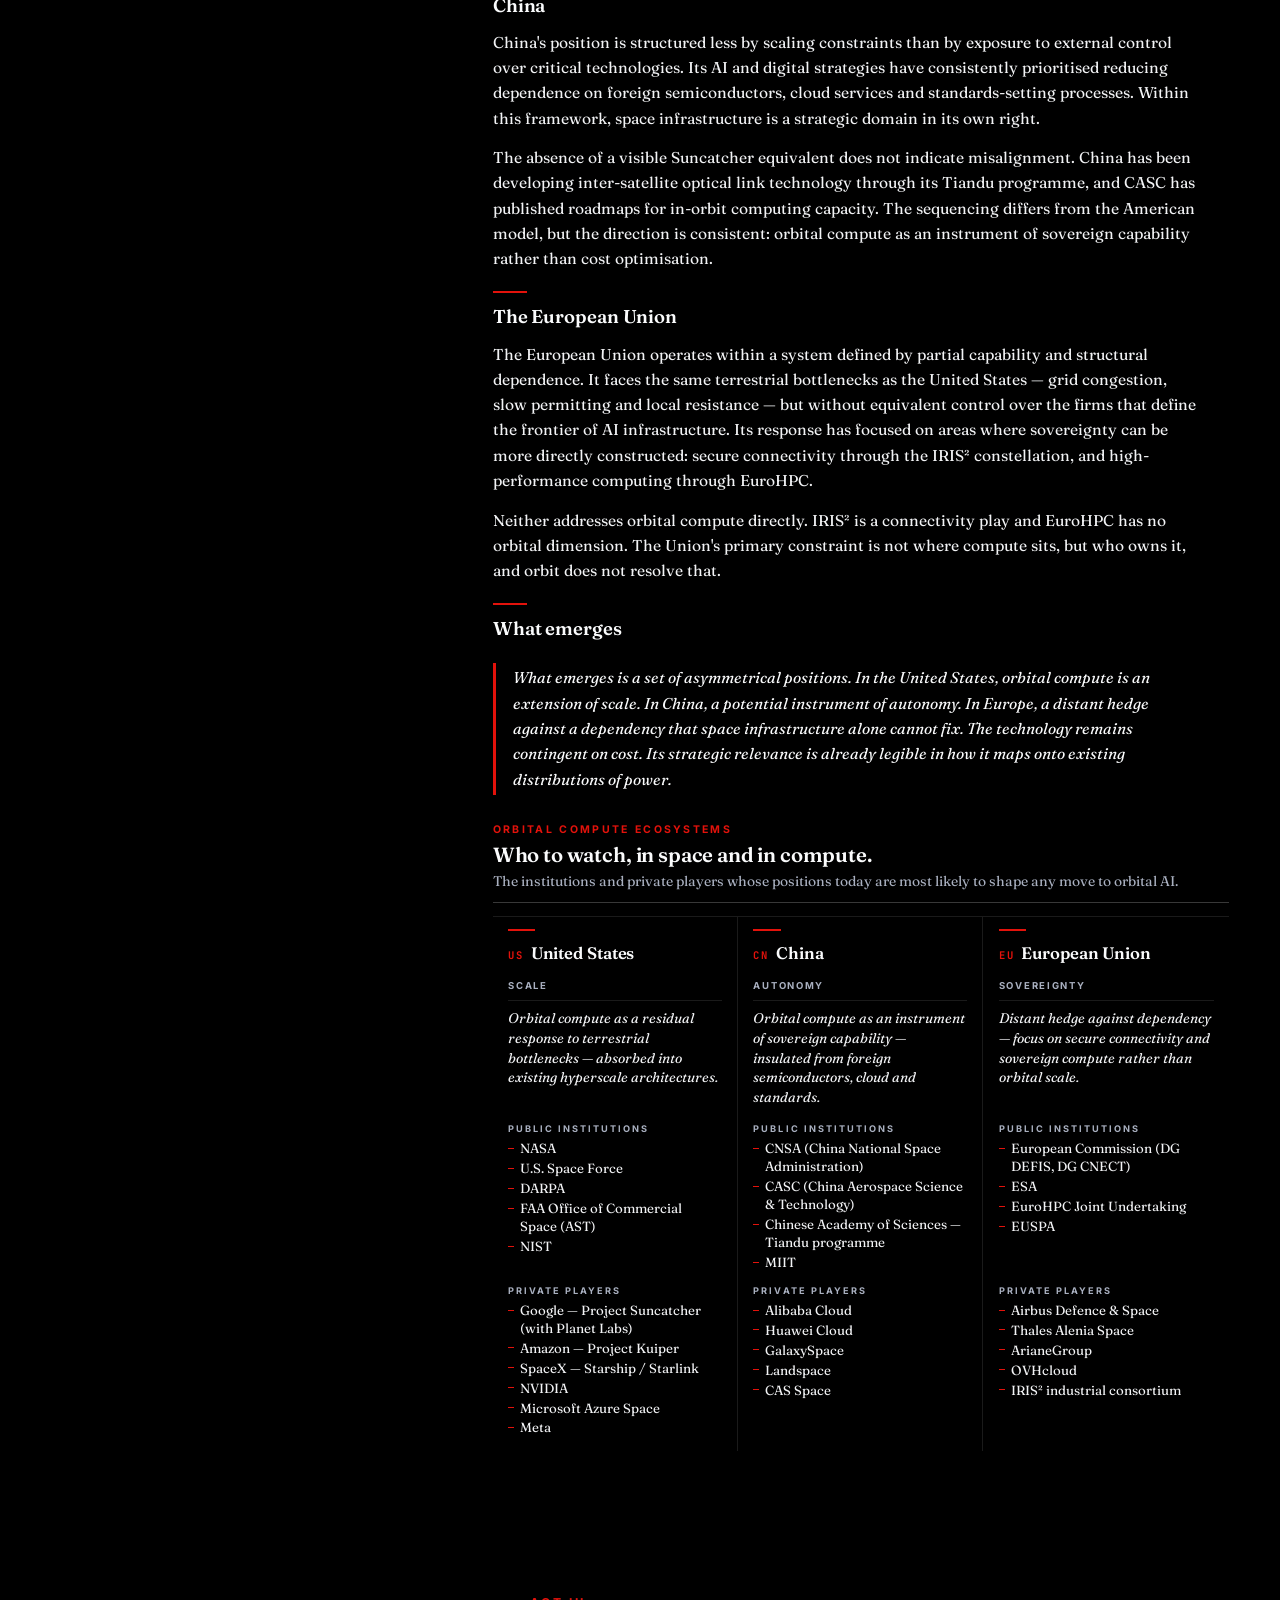
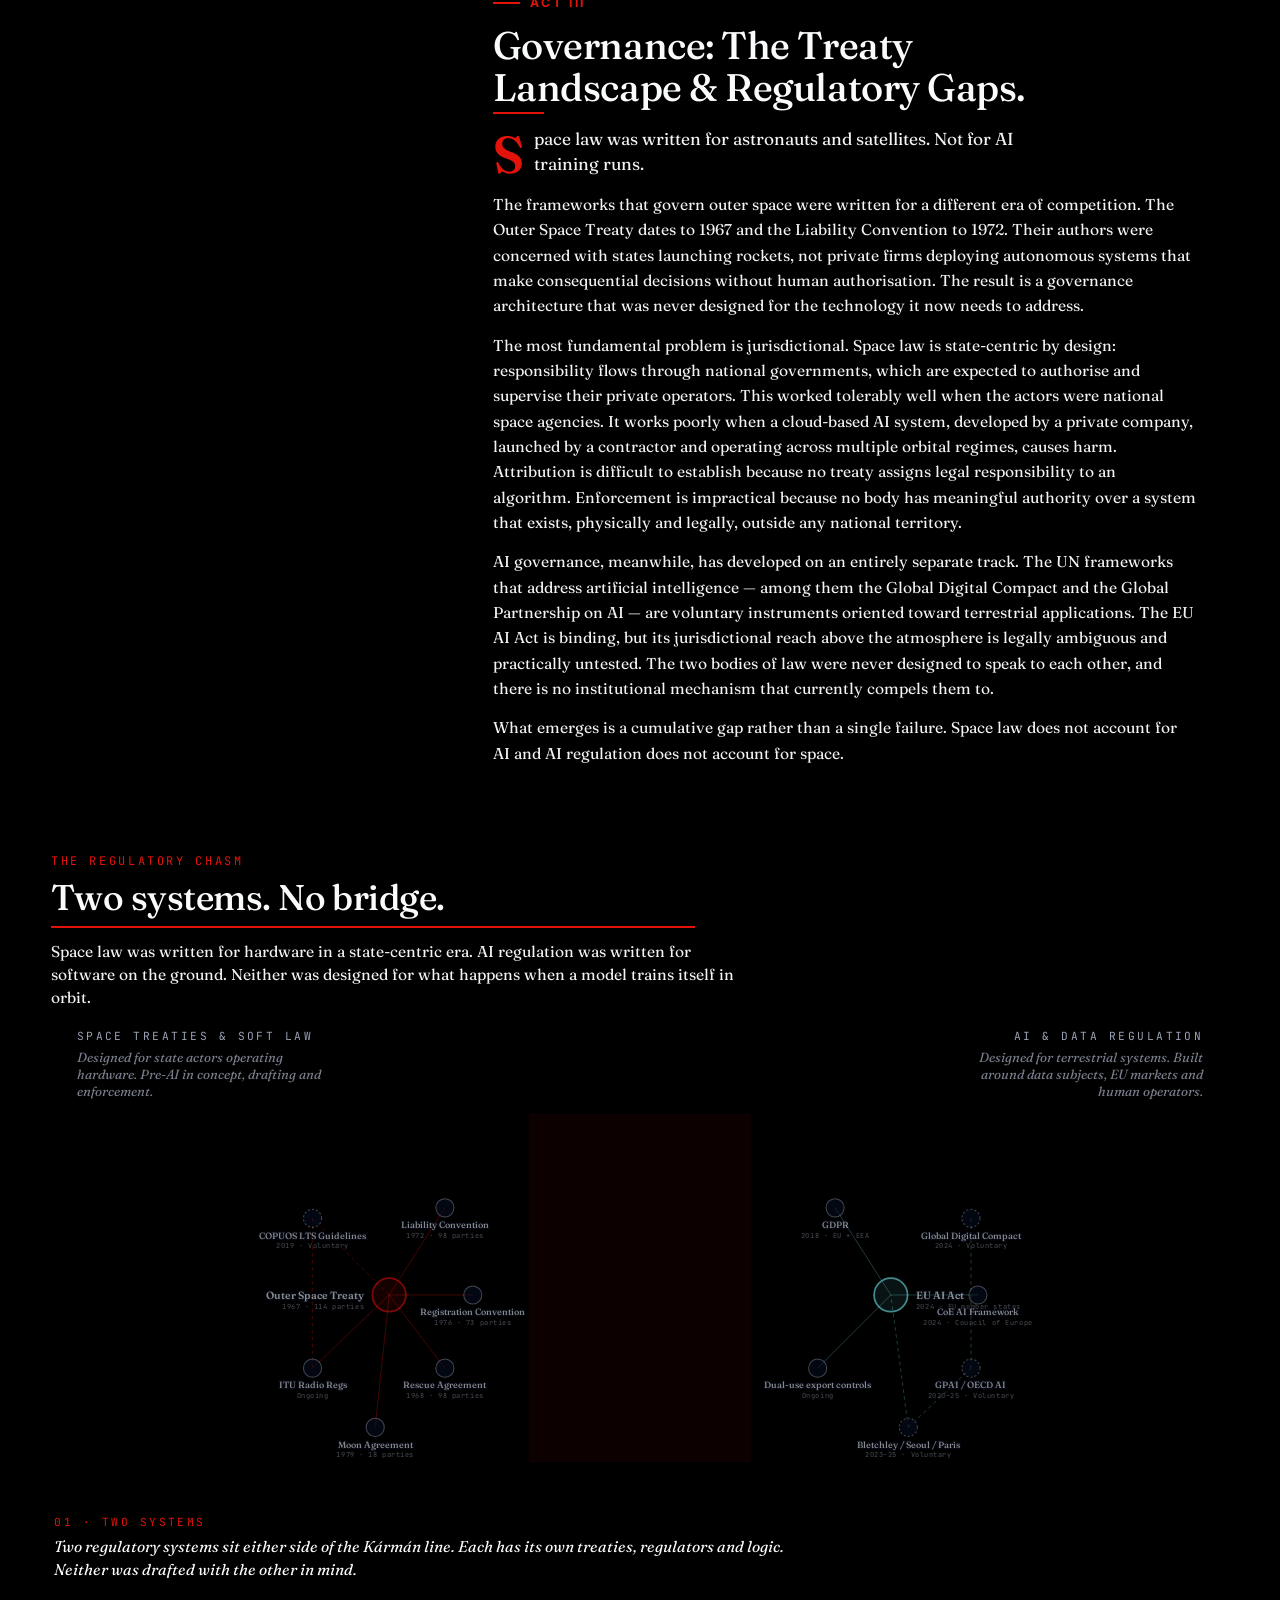
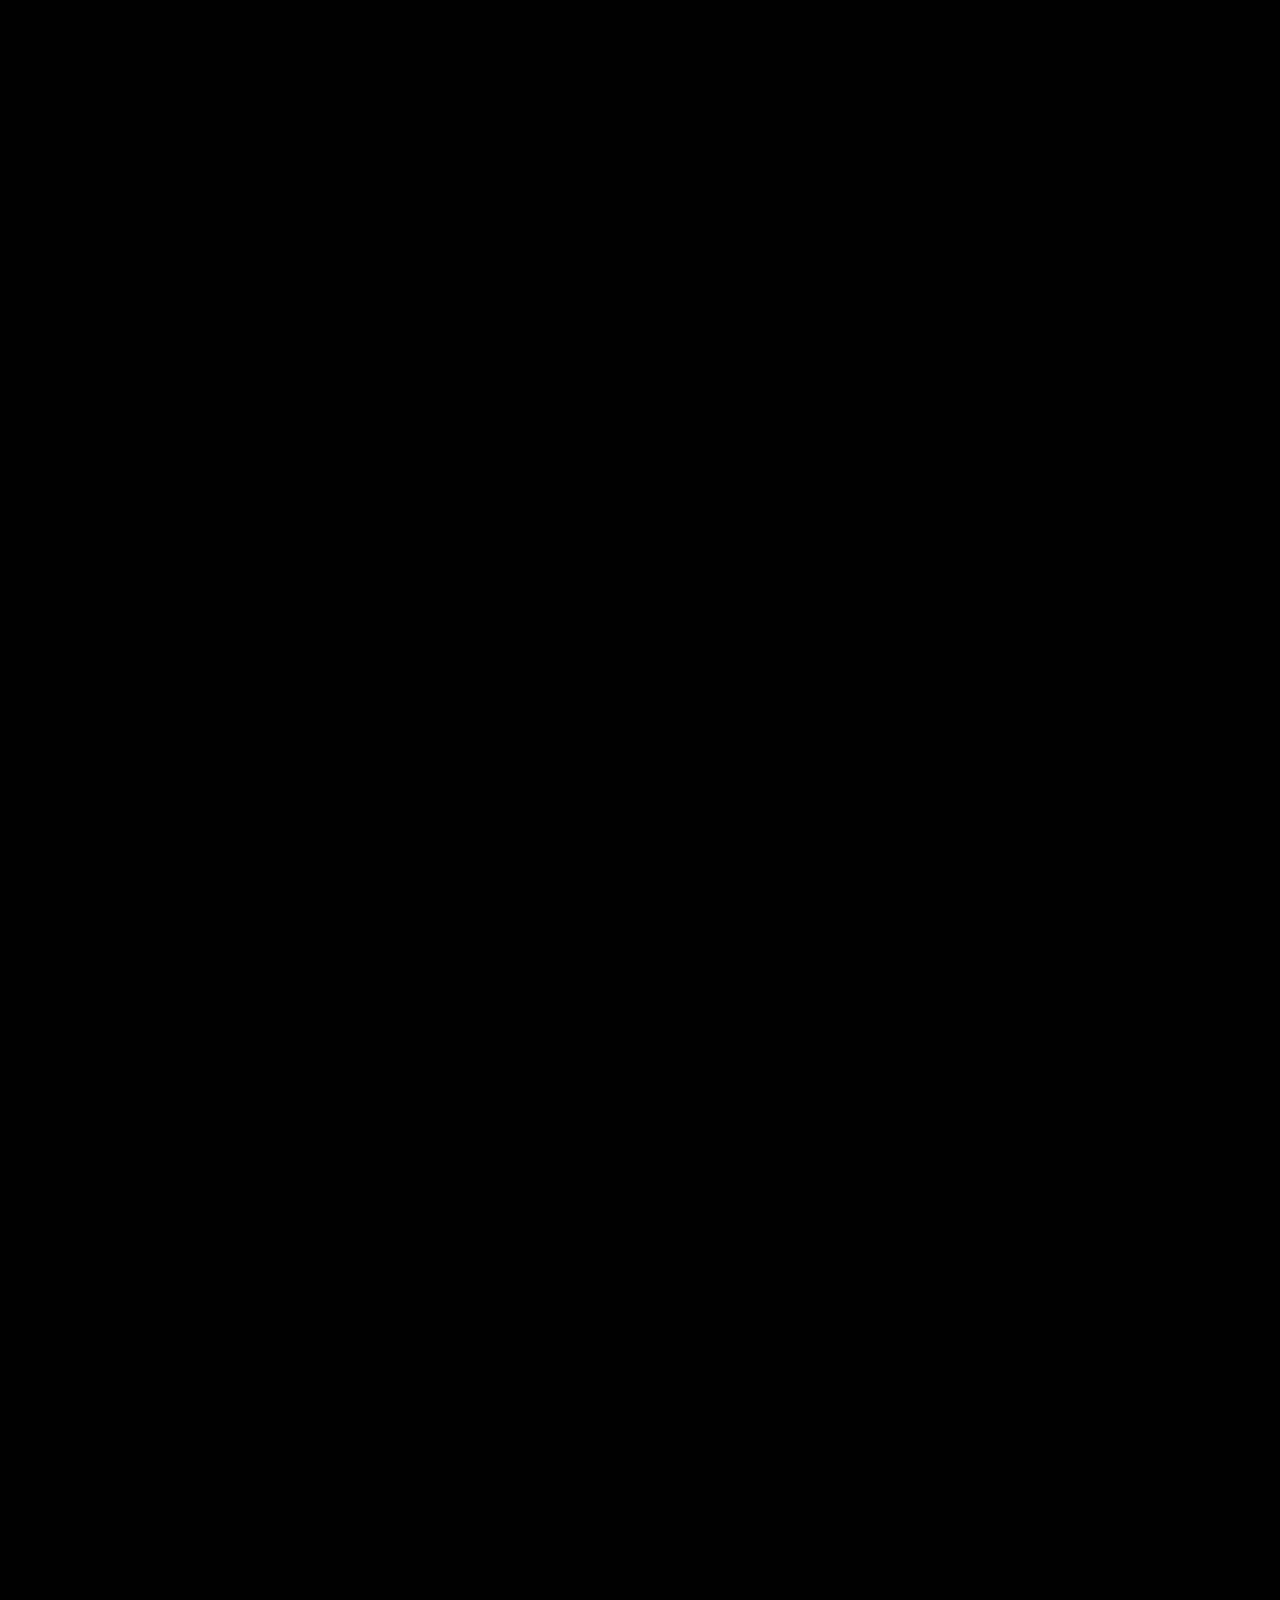
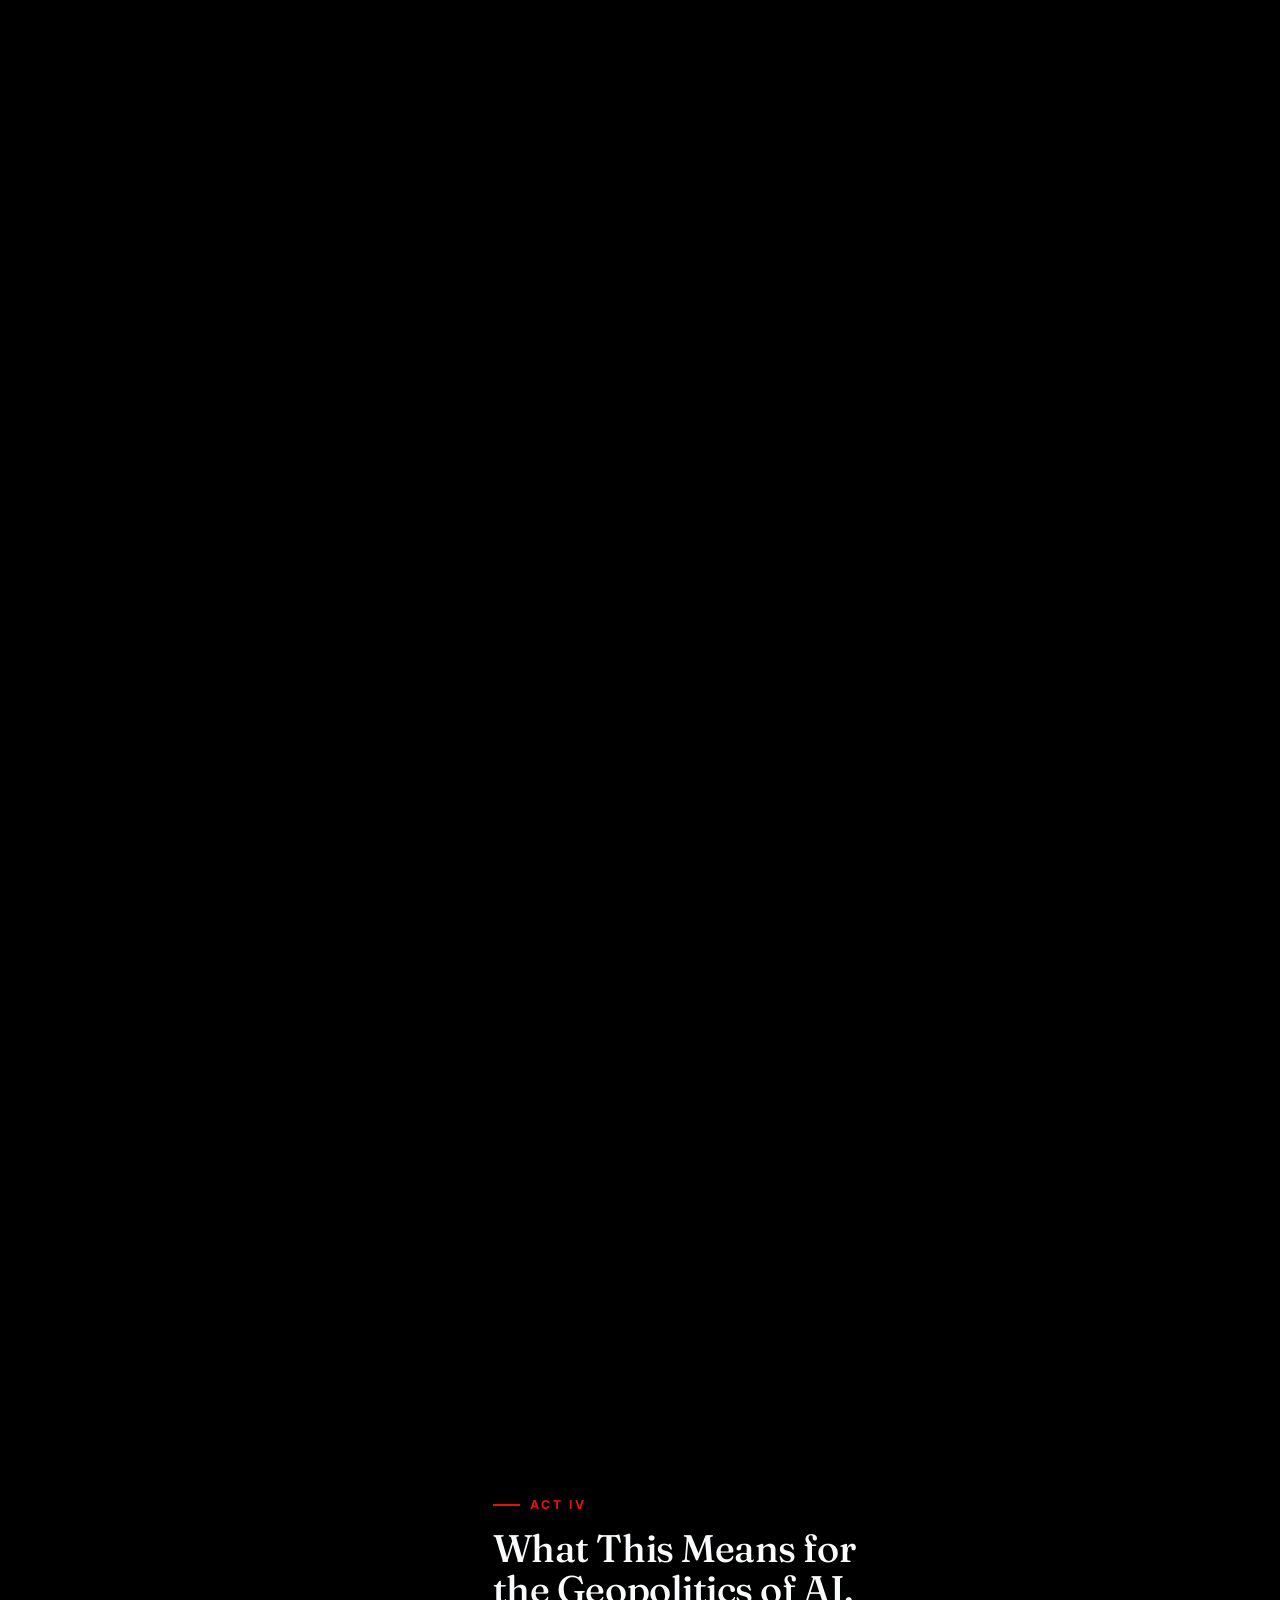
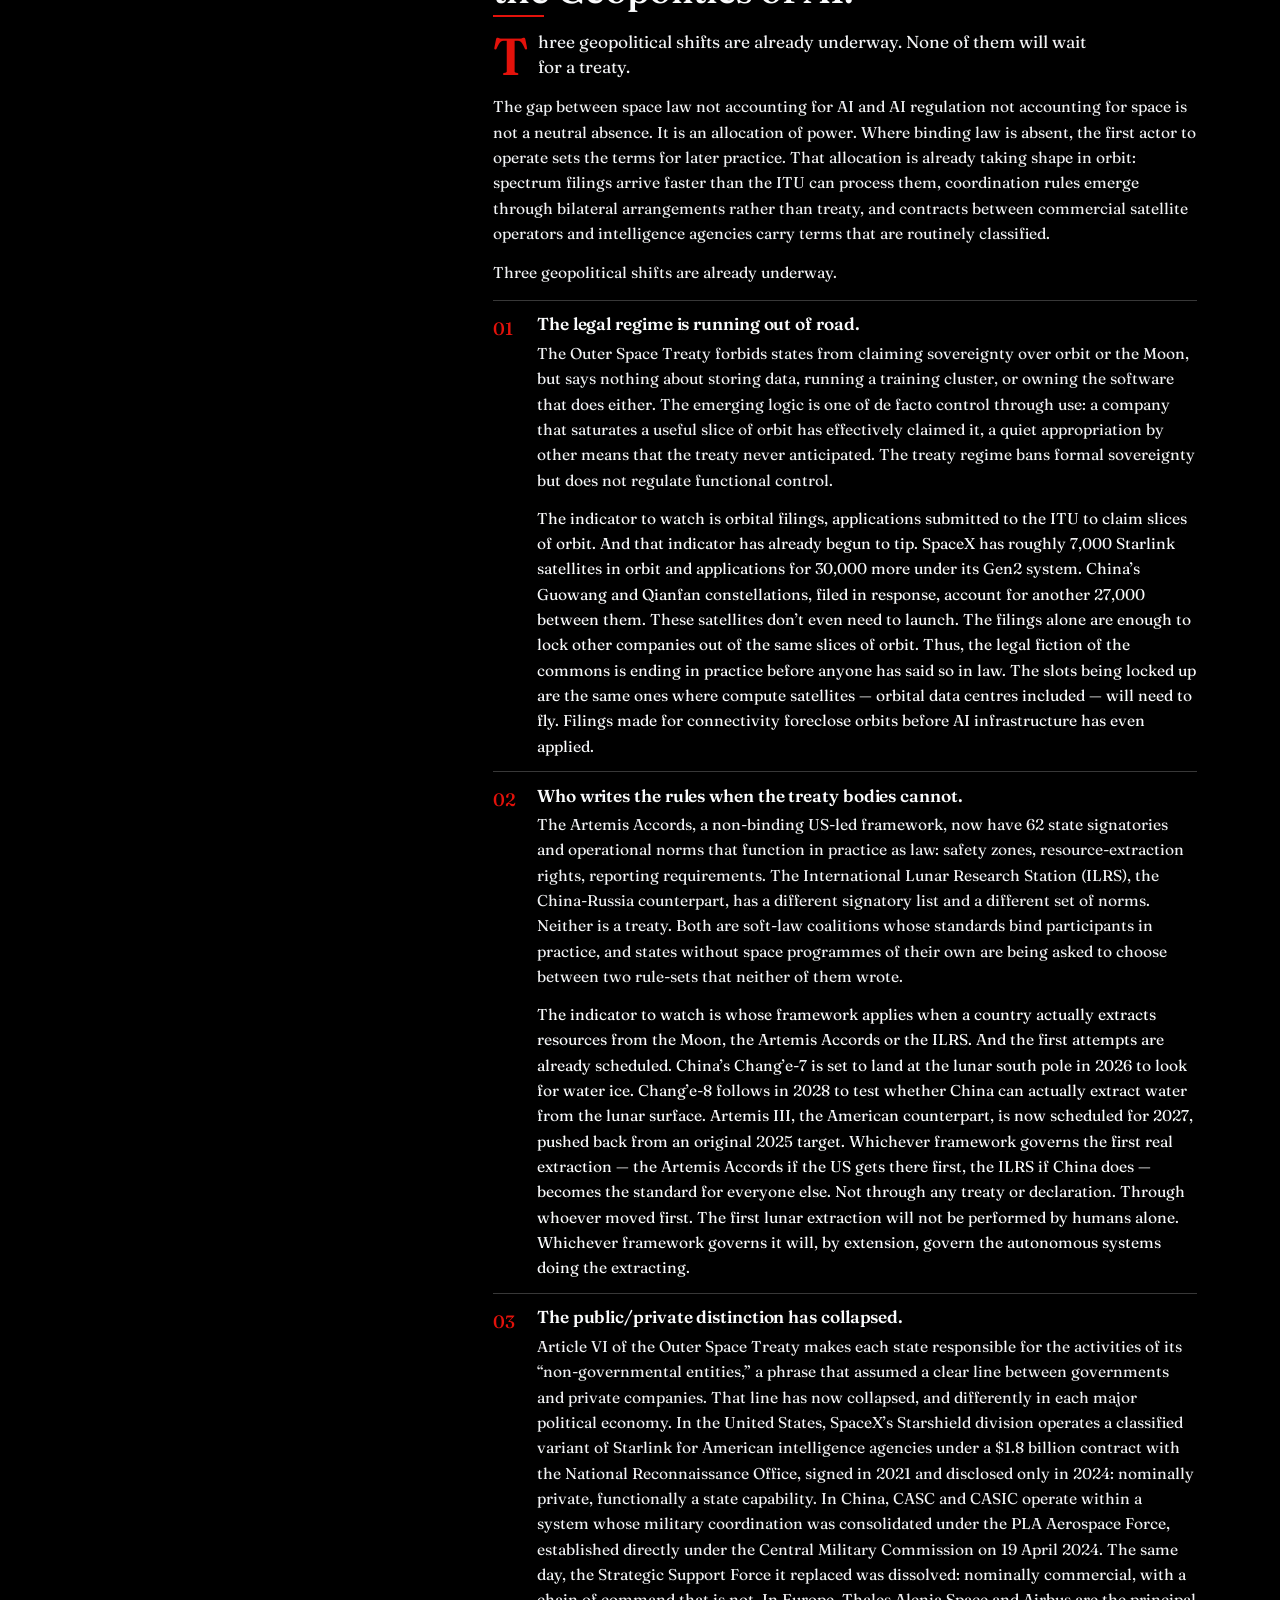
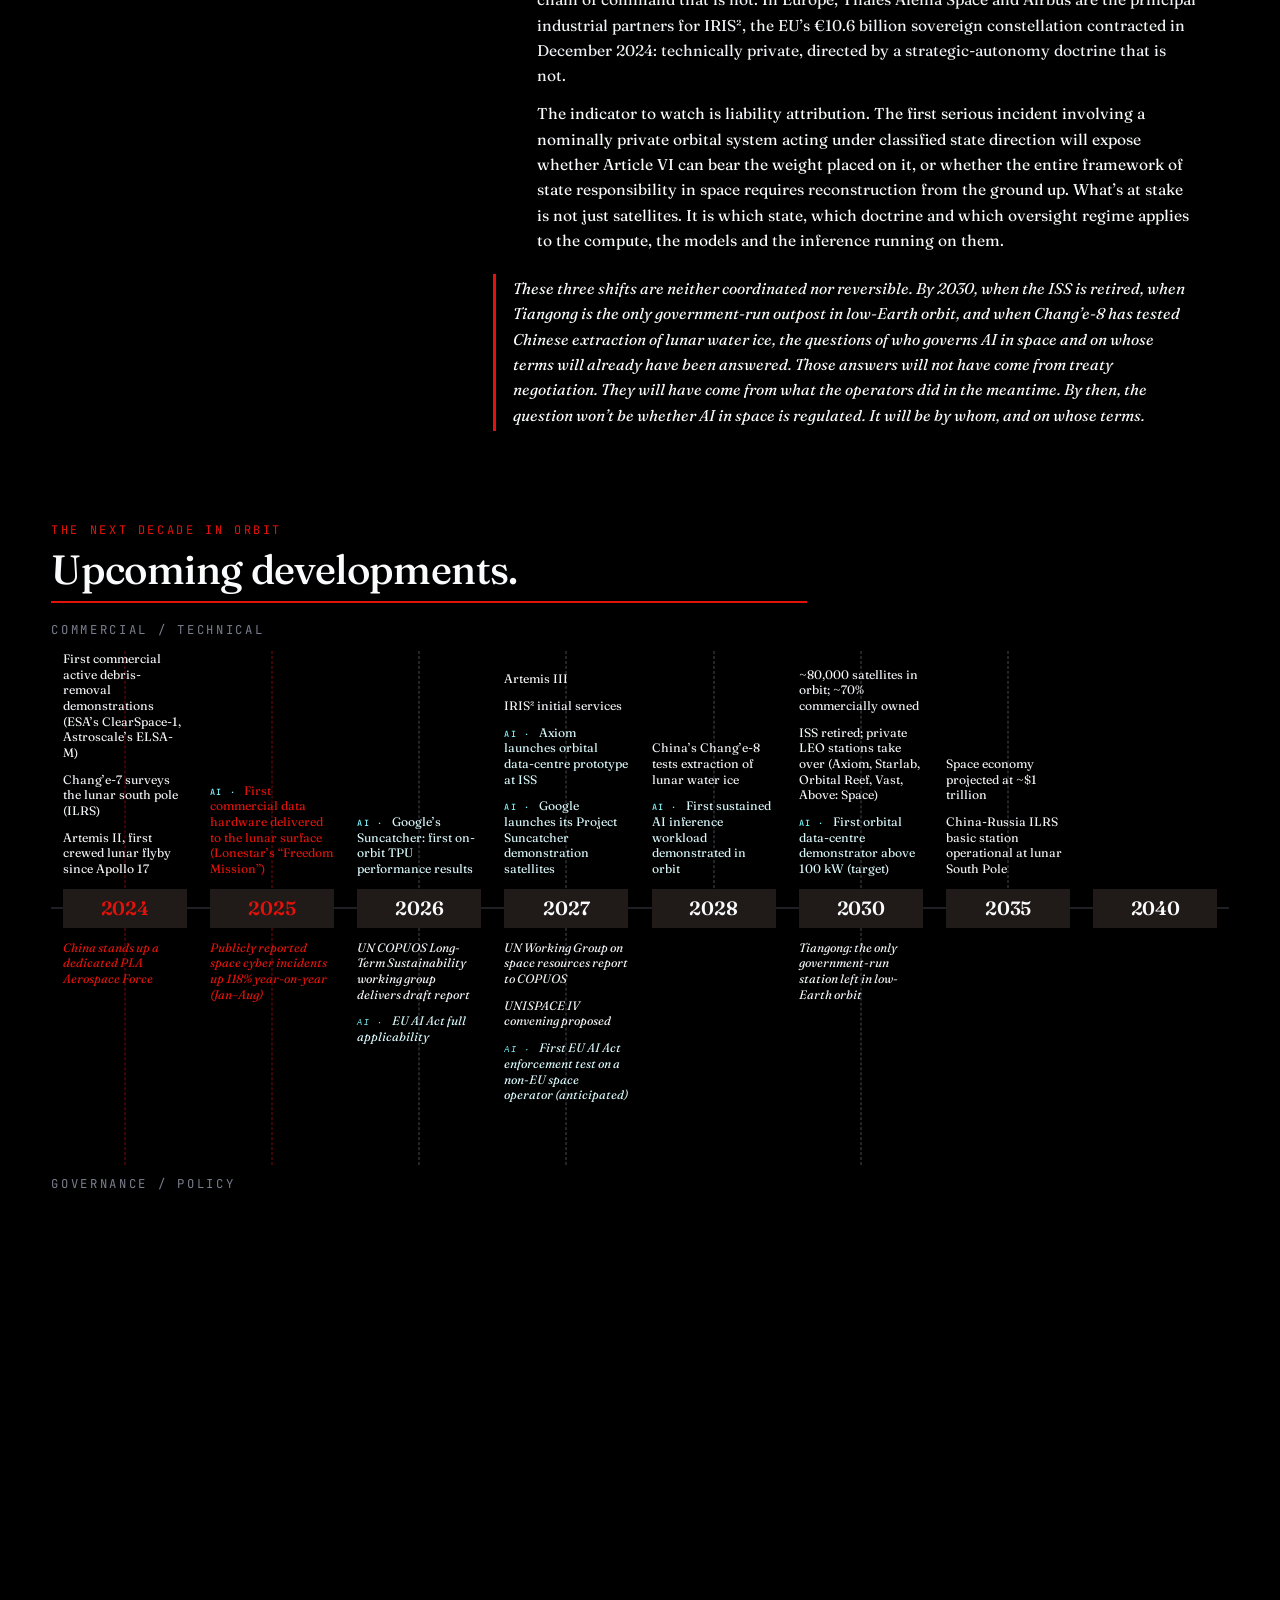
==== commit b00f3568: "Update SVG aspect ratio and refine stage.js animations for improved visual consistency - Changed the" ====
--- a/space-op-ed/index.html
+++ b/space-op-ed/index.html
@@ -111,7 +111,7 @@
         <svg
           class="pad-tower"
           viewBox="-60 0 120 260"
-          preserveAspectRatio="xMidYEnd meet"
+          preserveAspectRatio="xMidYMax meet"
           aria-hidden="true"
         >
           <defs>
@@ -515,7 +515,7 @@
         <svg
           class="pad-tower"
           viewBox="-60 0 120 260"
-          preserveAspectRatio="xMidYEnd meet"
+          preserveAspectRatio="xMidYMax meet"
           aria-hidden="true"
         >
           <defs>
--- a/space-op-ed/styles/scenes.css
+++ b/space-op-ed/styles/scenes.css
@@ -1628,26 +1628,76 @@
 }
 .tl-year.is-red { color: var(--economist-red); }
 
-@media (max-width: 1100px) {
+/* Narrow viewports keep the horizontal chart but let it scroll
+   horizontally — the chart's visual identity stays intact, the
+   reader pans through years instead of seeing a vertical list. */
+@media (max-width: 760px) {
   .scene-timeline { min-height: auto; }
   .timeline-sticky {
     position: relative;
     height: auto;
-    padding: clamp(2rem, 5vh, 4rem) clamp(1rem, 4vw, 2rem);
-  }
-  .tl-columns { grid-template-columns: 1fr; gap: 1rem; }
-  .tl-columns::before { display: none; }
-  .tl-column {
-    grid-column: 1;
-    grid-template-rows: auto auto auto;
-    padding: 0.8rem 0;
-    border-top: 1px solid var(--rule-strong);
-  }
-  .tl-column::before, .tl-column::after { display: none; }
-  .tl-stack { font-size: 0.85rem; }
-  .tl-stack--top { padding-bottom: 0.4rem; }
-  .tl-stack--bottom { padding-top: 0.4rem; }
-  .tl-year { text-align: left; padding: 0.3rem 0; }
+    padding: clamp(1.5rem, 4vh, 2.5rem) 0;
+    gap: clamp(0.6rem, 1.5vh, 1rem);
+  }
+  .timeline-head {
+    padding: 0 clamp(1rem, 4vw, 2rem);
+  }
+  .timeline-chart {
+    padding: 0 clamp(1rem, 4vw, 2rem);
+    /* The grid scrolls underneath, but band labels and chart
+       structure stay aligned with the article's gutter. */
+  }
+  .timeline-grid {
+    overflow-x: auto;
+    -webkit-overflow-scrolling: touch;
+    /* Hairline scroll cue so the reader sees the chart is
+       scrollable without a heavy native scrollbar. */
+    scrollbar-width: thin;
+    scrollbar-color: rgba(255, 255, 255, 0.18) transparent;
+    /* Edge fade hints that more chart sits beyond the right edge. */
+    -webkit-mask-image: linear-gradient(to right,
+      transparent 0,
+      #000 1.5rem,
+      #000 calc(100% - 1.5rem),
+      transparent 100%);
+    mask-image: linear-gradient(to right,
+      transparent 0,
+      #000 1.5rem,
+      #000 calc(100% - 1.5rem),
+      transparent 100%);
+  }
+  .timeline-grid::-webkit-scrollbar { height: 6px; }
+  .timeline-grid::-webkit-scrollbar-thumb {
+    background: rgba(255, 255, 255, 0.18);
+    border-radius: 3px;
+  }
+  .tl-columns {
+    /* Force a readable column width; container scrolls horizontally
+       to reveal the rest. ~720px = 8 columns × ~90px each. */
+    min-width: 720px;
+    width: max-content;
+  }
+  .tl-stack {
+    font-size: clamp(0.66rem, 1.6vw, 0.78rem);
+    line-height: 1.25;
+    gap: 0.4rem;
+  }
+  .tl-year { font-size: clamp(0.92rem, 2.6vw, 1.1rem); }
+  .timeline-heading { font-size: clamp(1.25rem, 5vw, 1.7rem); }
+  .timeline-band-label { font-size: 0.62rem; letter-spacing: 0.18em; }
+  .tl-column { padding: 0 clamp(0.3rem, 1vw, 0.6rem); }
+  /* Hint text under the chart so users know the chart scrolls. */
+  .timeline-chart::after {
+    content: "Scroll the chart sideways →";
+    display: block;
+    font-family: var(--mono);
+    font-size: 0.6rem;
+    letter-spacing: 0.18em;
+    text-transform: uppercase;
+    color: rgba(220, 230, 255, 0.45);
+    margin-top: 0.6rem;
+    padding: 0 clamp(1rem, 4vw, 2rem);
+  }
 }
 .reduced-motion .timeline-sticky {
   position: relative;
@@ -2287,3 +2337,204 @@
   line-height: 1.45;
   color: var(--ink);
 }
+
+/* ============================================================
+   Adaptive layout for pinned panels
+   ------------------------------------------------------------
+   The vh-based sticky panels (gallery, regnet, timeline) work
+   well around 900–1100px tall, but overflow on short viewports
+   and stretch awkwardly on tall ones. The blocks below tune
+   their heights and panel padding for short / medium / tall /
+   ultra-wide screens. Stacked from shortest → tallest, then
+   widest.
+   ============================================================ */
+
+/* ---- Short viewports (panels were overflowing 100vh) ----
+   Triggers on landscape phones and short laptop windows.
+   Sticky panels need less internal padding and the closer at
+   regnet beat 5 needs to stay within 100vh. */
+@media (max-height: 720px) {
+  /* Gallery: shorter pin, tighter image grid. */
+  .scene-gallery { min-height: 180vh; }
+  .gallery-sticky {
+    padding: clamp(0.8rem, 2vh, 1.4rem) clamp(1rem, 4vw, 2.5rem);
+  }
+  .gallery-text { padding: 1rem 1.1rem; }
+  .gallery-figure { aspect-ratio: 16 / 11; }
+  .gallery-heading { font-size: clamp(1.4rem, 3vw, 1.9rem); }
+  .gallery-body { font-size: 0.86rem; line-height: 1.5; }
+
+  /* Regnet: shorter pin, smaller chart, much tighter closer. */
+  .scene-regnet { min-height: 320vh; }
+  .regnet-sticky {
+    padding: clamp(0.7rem, 2vh, 1.3rem) clamp(1rem, 3vw, 2rem);
+  }
+  .regnet-stage-wrap { height: clamp(260px, 42vh, 380px); }
+  .regnet-frame { padding-top: 2.2rem; }
+  .regnet-heading { font-size: clamp(1.25rem, 2.4vw, 1.7rem); }
+  .regnet-lede { font-size: 0.86rem; line-height: 1.4; max-width: 60ch; }
+  .regnet-sticky[data-beat="5"] .regnet-stage-wrap {
+    height: clamp(120px, 20vh, 200px);
+  }
+  .regnet-closer {
+    margin: clamp(1.2rem, 3vh, 2.2rem) auto;
+    padding: clamp(1.2rem, 3vh, 2.2rem) 0;
+    font-size: clamp(0.95rem, 1.7vw, 1.25rem);
+    max-width: 56ch;
+  }
+
+  /* Timeline: shorter pin, leaner header. */
+  .scene-timeline { min-height: 150vh; }
+  .timeline-sticky {
+    padding: clamp(0.7rem, 2vh, 1.2rem) clamp(1rem, 3vw, 2rem) clamp(1rem, 3vh, 2rem);
+  }
+  .timeline-heading { font-size: clamp(1.25rem, 2.4vw, 1.7rem); }
+  .timeline-chart { row-gap: 0.4rem; }
+}
+
+/* ---- Medium-short viewports (721–900px tall) ----
+   Light tuning so the regnet beat-5 closer doesn't push the
+   chart off the bottom of the viewport. */
+@media (max-height: 900px) and (min-height: 721px) {
+  .scene-regnet { min-height: 340vh; }
+  .regnet-stage-wrap { height: clamp(320px, 48vh, 520px); }
+  .regnet-sticky[data-beat="5"] .regnet-stage-wrap {
+    height: clamp(160px, 26vh, 280px);
+  }
+  .regnet-closer {
+    margin: clamp(2rem, 5vh, 3.5rem) auto;
+    padding: clamp(1.8rem, 4.5vh, 3rem) 0;
+  }
+  .scene-gallery { min-height: 200vh; }
+  .scene-timeline { min-height: 160vh; }
+}
+
+/* ---- Tall viewports (≥1100px) ----
+   Cap stretching so the SVG doesn't balloon and everything
+   sits comfortably mid-viewport. */
+@media (min-height: 1100px) {
+  .regnet-stage-wrap { max-height: 720px; }
+  .gallery-sticky {
+    align-content: center;
+  }
+  .gallery-figure { max-height: 360px; }
+  .timeline-chart { max-height: 580px; }
+  .timeline-sticky { justify-content: center; gap: clamp(1.2rem, 2.5vh, 2rem); }
+  .regnet-sticky { align-content: center; gap: clamp(1.2rem, 2.4vh, 2rem); }
+}
+
+/* ---- Ultra-wide viewports (≥1800px) ----
+   Cap content widths so the SVG and chart don't stretch
+   past the readable zone on 4K / ultrawide monitors. */
+@media (min-width: 1800px) {
+  .regnet-frame { max-width: 92rem; }
+  .regnet-head { max-width: 92rem; }
+  .timeline-head { max-width: 84rem; }
+  .timeline-chart { max-width: 84rem; }
+  .gallery-split { max-width: 92rem; margin: 0 auto; }
+  .regnet-closer { max-width: 56ch; }
+}
+
+/* ---- Mid-narrow (700–980px wide) ----
+   Hand-off zone between desktop and the existing narrow rules.
+   Panels stay pinned but content tightens. */
+@media (max-width: 980px) and (min-width: 700px) {
+  .gallery-split { grid-template-columns: minmax(220px, 38%) 1fr; }
+  .gallery-grid { gap: 0.5rem; }
+  .regnet-cluster-label--space,
+  .regnet-cluster-label--ai { font-size: 0.6rem; }
+  .rn-cluster-sub { display: none; }
+  .regnet-stage-wrap { height: clamp(280px, 46vh, 460px); }
+}
+
+/* ---- Very narrow / portrait (<700px wide) ----
+   Stacked / single-column layout for phones. The existing
+   max-width: 980px rule already handles structural collapse;
+   this just trims sizes further. */
+@media (max-width: 700px) {
+  .scene-gallery { min-height: auto; }
+  .gallery-figure { aspect-ratio: 16 / 10; }
+  .gallery-heading { font-size: 1.5rem; }
+
+  .scene-regnet { min-height: auto; }
+  .regnet-heading { font-size: 1.4rem; max-width: 22ch; }
+  .regnet-lede { font-size: 0.86rem; }
+  .regnet-stage-wrap { height: clamp(280px, 56vh, 460px); }
+  .regnet-closer {
+    font-size: 1.05rem;
+    padding: 1.4rem 0;
+    margin: 1.2rem auto;
+  }
+
+  .scene-timeline { min-height: auto; }
+  .timeline-heading { font-size: 1.4rem; }
+
+  /* Tooltip narrows to almost full-screen-width on phones so
+     the description text is actually legible. */
+  .rn-tooltip { width: calc(100vw - 2rem); max-width: 360px; }
+}
+
+/* ============================================================
+   Reading-first layout for mid-size viewports
+   ------------------------------------------------------------
+   Below 1024px wide, the satellite cluster doesn't have enough
+   horizontal room to stay in its outer lane without intruding
+   on the reading column. Hide the cluster, drop the reading
+   column's left lane offset, and let the article take the full
+   width. Liftoff keeps its rocket — that's only visible at the
+   very start of scroll. Stars + sky stay as the backdrop.
+   ============================================================ */
+@media (max-width: 1024px) {
+  :root { --lane: 0vw; }
+  /* Cluster goes away — was occupying the left margin where the
+     reading column wants to live on narrow viewports. */
+  .cluster { opacity: 0 !important; }
+  /* Article scenes regain their full reading width. */
+  .scene:not(.scene-liftoff) .scene-inner {
+    padding-left: clamp(1.4rem, 4vw, 3rem) !important;
+    padding-right: clamp(1.4rem, 4vw, 3rem) !important;
+  }
+  /* Liftoff: drop the wide right padding (no rocket lane needed
+     on a viewport this size, but the rocket is still visible). */
+  .scene-liftoff .scene-inner {
+    padding-right: clamp(1.5rem, 5vw, 4rem) !important;
+  }
+}
+
+/* ============================================================
+   Timeline: keep the horizontal chart on mid-size laptops
+   ------------------------------------------------------------
+   The chart used to collapse to a vertical list at <1100px
+   which meant most laptop windows never saw it. Drop that to
+   <760px and scale the chart down for the in-between range.
+   ============================================================ */
+@media (max-width: 1100px) and (min-width: 761px) {
+  .scene-timeline { min-height: 180vh; }
+  .timeline-chart { row-gap: 0.45rem; }
+  .tl-stack {
+    font-size: clamp(0.66rem, 0.8vw, 0.78rem);
+    line-height: 1.25;
+    gap: 0.45rem;
+  }
+  .tl-year { font-size: clamp(0.92rem, 1.4vw, 1.15rem); }
+  .timeline-heading { font-size: clamp(1.3rem, 2.6vw, 1.8rem); }
+  .timeline-band-label { font-size: 0.66rem; letter-spacing: 0.18em; }
+  .tl-column { padding: 0 clamp(0.25rem, 0.7vw, 0.6rem); }
+}
+
+/* ============================================================
+   Regnet: more dwell so the reader actually reaches beat 5
+   ------------------------------------------------------------
+   Bumping min-height to 460vh gives ~72vh of scroll per beat
+   once the panel is pinned — closer to a full viewport per
+   beat, which is what the chasm-labels narrative needs.
+   ============================================================ */
+.scene-regnet {
+  min-height: 460vh;
+}
+@media (max-height: 720px) {
+  .scene-regnet { min-height: 380vh; }
+}
+@media (max-height: 900px) and (min-height: 721px) {
+  .scene-regnet { min-height: 420vh; }
+}
